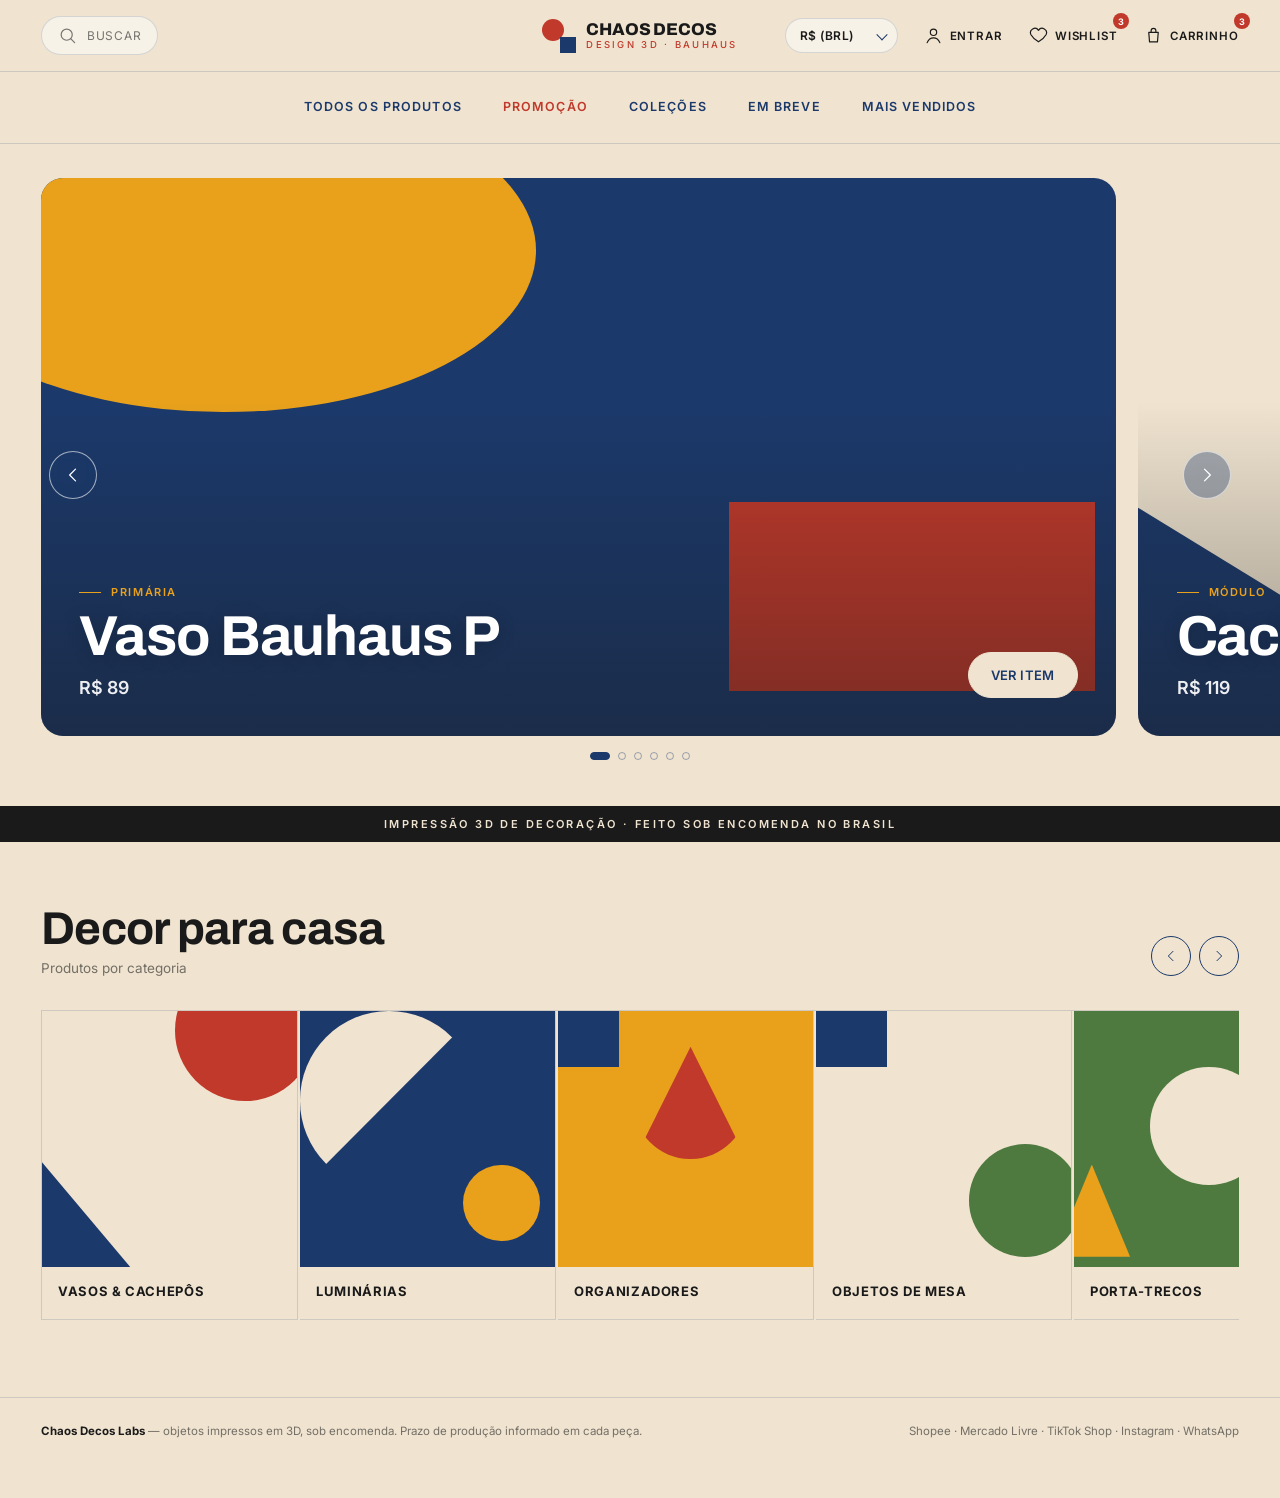
==== index.html @ 44a22829 "Add files via upload" ====
<!doctype html>
<!--
  CHAOS DECOS LABS — HOME DA LOJA (HALL)
  ───────────────────────────────────────
  Estrutura do seu wireframe: barra superior (busca, logo, moeda,
  login, wishlist, carrinho) + menu de abas, carrossel grande de
  produtos e o carrossel "Decor para casa".

  ONDE MEXER:
  - Catálogo, preços e ícones  → chaos-dados.js
  - Cores, tipografia, layout  → chaos-loja.css
  - Só o que é exclusivo da home fica neste arquivo.

  PÁGINAS DO CONJUNTO:
  index.html (esta) · produtos.html · wishlist.html · carrinho.html
-->
<html lang="pt-BR">
<head>
  <meta charset="utf-8" />
  <meta name="viewport" content="width=device-width, initial-scale=1" />
  <title>Chaos Decos Labs — Loja</title>
  <meta name="description" content="Loja Chaos Decos Labs — objetos de decoração impressos em 3D, linguagem Bauhaus: forma, função e cor com propósito." />
  <meta name="theme-color" content="#F0E4D0" />
  <link rel="preconnect" href="https://fonts.googleapis.com">
  <link rel="preconnect" href="https://fonts.gstatic.com" crossorigin>
  <link href="https://fonts.googleapis.com/css2?family=Archivo:wght@500;600;700;800&family=Inter:wght@400;500;600&display=swap" rel="stylesheet">
  <link rel="stylesheet" href="chaos-loja.css">
</head>
<body>

  <header class="site-header" id="cabecalho"></header>

  <!-- ── CARROSSEL PRINCIPAL ── -->
  <section class="hero-carousel">
    <div class="hero-track" id="heroTrack"></div>
    <button class="hero-arrow prev" id="heroPrev" aria-label="Produto anterior"><span class="icon"></span></button>
    <button class="hero-arrow next" id="heroNext" aria-label="Próximo produto"><span class="icon"></span></button>
    <div class="hero-dots" id="heroDots"></div>
  </section>

  <!-- ── FAIXA ── -->
  <div class="strip-bar"><p>Impressão 3D de decoração · feito sob encomenda no Brasil</p></div>

  <!-- ── CARROSSEL DE CATEGORIAS ── -->
  <section class="category-section">
    <div class="wrap">
      <div class="category-head">
        <div>
          <h2>Decor para casa</h2>
          <p>Produtos por categoria</p>
        </div>
        <div class="category-arrows">
          <button class="round-btn" id="catPrev" aria-label="Categoria anterior"><span class="icon"></span></button>
          <button class="round-btn" id="catNext" aria-label="Próxima categoria"><span class="icon"></span></button>
        </div>
      </div>
    </div>
    <div style="width:min(100%, calc(var(--content) + var(--edge) * 2)); margin-inline:auto;">
      <div class="category-track" id="categoryTrack" style="margin-inline:var(--edge);"></div>
    </div>
  </section>

  <footer class="site-footer" id="rodape"></footer>

  <script src="chaos-dados.js"></script>
  <script>
    montarCabecalho('home');
    montarRodape();

    document.querySelector('#heroPrev .icon').innerHTML = ICONES.esquerda;
    document.querySelector('#heroNext .icon').innerHTML = ICONES.direita;
    document.querySelector('#catPrev .icon').innerHTML = ICONES.esquerda;
    document.querySelector('#catNext .icon').innerHTML = ICONES.direita;

    /* ── HERO: os 6 primeiros produtos, duplicados para o loop ── */
    const destaques = PRODUTOS.slice(0, 6);
    const heroTrack = document.getElementById('heroTrack');
    const heroDotsEl = document.getElementById('heroDots');

    heroTrack.innerHTML = [...destaques, ...destaques].map((p) => `
      <div class="hero-slide">
        ${arteHTML(p, { sombra:true })}
        <div class="hero-slide-info">
          <div class="hero-slide-text">
            <span class="eyebrow">${p.colecao}</span>
            <h2 class="hero-slide-title">${p.nome}</h2>
            <p class="hero-slide-price">${precoBR(p.preco)}</p>
          </div>
          <a class="btn btn-light" href="produtos.html">Ver Item</a>
        </div>
      </div>
    `).join('');

    heroDotsEl.innerHTML = destaques.map((_, i) => `<button data-i="${i}" aria-label="Ir para o produto ${i + 1}"></button>`).join('');
    const heroDots = [...heroDotsEl.querySelectorAll('button')];
    heroDots[0].classList.add('is-active');

    /* ── Arraste + auto-scroll em loop (motor herdado do portfólio) ── */
    let arrastandoHero = false, inicioX = 0, scrollInicial = 0;
    let timerAuto = null, timerRoda = null;

    function passoHero(){
      if (heroTrack.scrollWidth - heroTrack.clientWidth <= 0) return;
      const pontoLoop = heroTrack.scrollWidth / 2;
      heroTrack.scrollLeft += 0.7;
      if (heroTrack.scrollLeft >= pontoLoop) heroTrack.scrollLeft = 0;
      sincronizarPontos();
    }

    function iniciarAuto(){
      pararAuto();
      heroTrack.classList.add('is-auto-scrolling');
      timerAuto = window.setInterval(passoHero, 16);
    }
    function pararAuto(){
      heroTrack.classList.remove('is-auto-scrolling');
      if (timerAuto) window.clearInterval(timerAuto);
      timerAuto = null;
    }
    function retomarAuto(){
      pararAuto();
      window.clearTimeout(timerRoda);
      timerRoda = window.setTimeout(iniciarAuto, 1000);
    }

    function larguraPasso(){
      const slide = heroTrack.querySelector('.hero-slide');
      if (!slide) return 0;
      const gap = parseFloat(getComputedStyle(heroTrack).columnGap || getComputedStyle(heroTrack).gap) || 0;
      return slide.getBoundingClientRect().width + gap;
    }

    function sincronizarPontos(){
      const passo = larguraPasso();
      if (!passo) return;
      const indice = Math.round(heroTrack.scrollLeft / passo) % destaques.length;
      heroDots.forEach((d, i) => d.classList.toggle('is-active', i === indice));
    }

    function moverHero(direcao){
      const passo = larguraPasso();
      if (!passo) return;
      pararAuto();
      heroTrack.scrollBy({ left: direcao * passo, behavior: 'smooth' });
      retomarAuto();
    }

    document.getElementById('heroPrev').addEventListener('click', () => moverHero(-1));
    document.getElementById('heroNext').addEventListener('click', () => moverHero(1));
    heroDots.forEach((d) => d.addEventListener('click', () => {
      pararAuto();
      heroTrack.scrollTo({ left: larguraPasso() * Number(d.dataset.i), behavior: 'smooth' });
      retomarAuto();
    }));

    heroTrack.addEventListener('pointerdown', (e) => {
      pararAuto();
      arrastandoHero = true;
      heroTrack.classList.add('is-dragging');
      inicioX = e.clientX;
      scrollInicial = heroTrack.scrollLeft;
      heroTrack.setPointerCapture(e.pointerId);
    });
    heroTrack.addEventListener('pointermove', (e) => {
      if (!arrastandoHero) return;
      heroTrack.scrollLeft = scrollInicial - (e.clientX - inicioX) * 1.2;
      sincronizarPontos();
    });
    function pararArrasteHero(){
      if (!arrastandoHero) return;
      arrastandoHero = false;
      heroTrack.classList.remove('is-dragging');
      retomarAuto();
    }
    heroTrack.addEventListener('pointerup', pararArrasteHero);
    heroTrack.addEventListener('pointercancel', pararArrasteHero);
    heroTrack.addEventListener('pointerleave', pararArrasteHero);
    heroTrack.addEventListener('wheel', (e) => {
      if (Math.abs(e.deltaY) <= Math.abs(e.deltaX)) return;
      pararAuto();
      e.preventDefault();
      heroTrack.scrollLeft += e.deltaY;
      sincronizarPontos();
      retomarAuto();
    }, { passive: false });

    iniciarAuto();

    /* ── CATEGORIAS ── */
    const categoryTrack = document.getElementById('categoryTrack');
    categoryTrack.innerHTML = CATEGORIAS.map((c) => `
      <a class="category-card" href="produtos.html">
        <div class="category-art">${arteHTML(c)}</div>
        <p class="category-name">${c.nome}</p>
      </a>
    `).join('');

    function moverCategoria(direcao){
      const card = categoryTrack.querySelector('.category-card');
      if (!card) return;
      const gap = parseFloat(getComputedStyle(categoryTrack).columnGap || getComputedStyle(categoryTrack).gap) || 0;
      categoryTrack.scrollBy({ left: direcao * (card.getBoundingClientRect().width + gap), behavior: 'smooth' });
    }
    document.getElementById('catPrev').addEventListener('click', () => moverCategoria(-1));
    document.getElementById('catNext').addEventListener('click', () => moverCategoria(1));

    ativarArraste(categoryTrack);
  </script>
</body>
</html>
---- chaos-loja.css ----
/* ══════════════════════════════════════════════════════════════
   CHAOS DECOS LABS — ESTILO DA LOJA (arquivo único de visual)
   ──────────────────────────────────────────────────────────────
   Este arquivo vale para TODAS as páginas: loja, produtos,
   wishlist e carrinho. Mexeu aqui, mudou em todas.

   ÍNDICE
   01. Variáveis de marca / base
   02. Barra superior (hall)
   03. Carrossel principal (home)
   04. Faixa preta
   05. Carrossel de categorias
   06. Artes geométricas (placeholder das fotos)
   07. Página PRODUTOS: título, filtros, grade, card
   08. Página WISHLIST
   09. Página CARRINHO
   10. Rodapé
   11. Responsivo
   ══════════════════════════════════════════════════════════════ */

/* ── 01. VARIÁVEIS DE MARCA / BASE ─────────────────────────── */
:root{
  --red:#C1392B;
  --navy:#1B396B;
  --mustard:#E9A11B;
  --green:#4E7A3F;
  --cream:#F0E4D0;
  --ink:#1A1A1A;
  --line: rgba(27,57,107,.16);
  --muted: rgba(26,26,26,.58);
  --edge: clamp(18px, 3.2vw, 44px);
  --content: 1360px;
  --font-display: 'Archivo', 'Poppins', Arial, sans-serif;
  --font-body: 'Inter', 'Work Sans', Arial, sans-serif;
}

*{ box-sizing:border-box; }
html{ scroll-behavior:smooth; }

body{
  margin:0;
  background:var(--cream);
  color:var(--ink);
  font-family:var(--font-body);
  overflow-x:hidden;
}

a{ color:inherit; text-decoration:none; }
button{ font:inherit; cursor:pointer; -webkit-tap-highlight-color:transparent; }
img{ max-width:100%; display:block; }

.wrap{
  width:min(100%, var(--content));
  margin-inline:auto;
  padding-inline:var(--edge);
}

.eyebrow{
  display:inline-flex;
  align-items:center;
  gap:8px;
  font-weight:600;
  text-transform:uppercase;
  letter-spacing:.14em;
  font-size:11px;
  color:var(--red);
}

.btn{
  display:inline-flex;
  align-items:center;
  justify-content:center;
  gap:8px;
  min-height:46px;
  padding:0 22px;
  border-radius:999px;
  border:1.5px solid var(--navy);
  font-weight:600;
  font-size:13px;
  letter-spacing:.03em;
  text-transform:uppercase;
  background:transparent;
  color:var(--navy);
  transition:transform .18s ease, background .18s ease, color .18s ease, border-color .18s ease;
}
.btn:hover{ transform:translateY(-2px); }
.btn-primary{ background:var(--navy); border-color:var(--navy); color:var(--cream); }
.btn-primary:hover{ background:var(--red); border-color:var(--red); }
.btn-light{ background:var(--cream); border-color:var(--cream); color:var(--navy); }
.btn-light:hover{ background:#fff; }
.btn-block{ width:100%; }

.icon{ width:19px; height:19px; flex:0 0 auto; display:inline-grid; place-items:center; }
.icon svg{ width:100%; height:100%; fill:none; stroke:currentColor; stroke-width:1.5; stroke-linecap:round; stroke-linejoin:round; }

/* ── 02. BARRA SUPERIOR (HALL) ─────────────────────────────── */
.site-header{
  position:sticky;
  top:0;
  z-index:40;
  background:rgba(240,228,208,.94);
  backdrop-filter:blur(14px);
  border-bottom:1px solid var(--line);
}

.header-row{
  width:min(100%, var(--content));
  margin-inline:auto;
  padding:16px var(--edge);
  display:grid;
  grid-template-columns:1fr auto 1fr;
  align-items:center;
  gap:16px;
}

.search-toggle{
  justify-self:start;
  display:inline-flex;
  align-items:center;
  gap:10px;
  border:1px solid var(--line);
  background:rgba(255,255,255,.5);
  border-radius:999px;
  padding:9px 16px;
  color:var(--navy);
}
.search-toggle span{
  font-size:12px;
  letter-spacing:.06em;
  text-transform:uppercase;
  color:var(--muted);
}
.search-toggle:hover{ background:#fff; }

.brand{ justify-self:center; display:flex; align-items:center; gap:10px; }
.brand-mark{ position:relative; width:34px; height:34px; flex:0 0 auto; }
.brand-mark span{ position:absolute; display:block; }
.brand-mark .m1{ width:22px; height:22px; border-radius:50%; background:var(--red); top:0; left:0; }
.brand-mark .m2{ width:16px; height:16px; background:var(--navy); right:0; bottom:0; }
.brand-name{
  font-family:var(--font-display);
  font-weight:800;
  letter-spacing:-0.01em;
  font-size:17px;
  line-height:1.02;
  text-transform:uppercase;
  white-space:nowrap;
}
.brand-name small{
  display:block;
  font-family:var(--font-body);
  font-weight:500;
  font-size:9.5px;
  letter-spacing:.24em;
  color:var(--red);
  text-transform:uppercase;
  margin-top:2px;
}

.header-actions{ justify-self:end; display:flex; align-items:center; gap:clamp(10px, 2vw, 26px); }

.currency-select{ position:relative; display:inline-flex; align-items:center; }
.currency-select select{
  appearance:none;
  -webkit-appearance:none;
  border:1px solid var(--line);
  background:rgba(255,255,255,.5);
  border-radius:999px;
  padding:9px 30px 9px 14px;
  font-family:var(--font-body);
  font-weight:600;
  font-size:12px;
  letter-spacing:.04em;
  color:var(--ink);
  cursor:pointer;
}
.currency-select::after{
  content:"";
  position:absolute;
  right:12px;
  top:50%;
  width:7px; height:7px;
  border-right:1.5px solid var(--navy);
  border-bottom:1.5px solid var(--navy);
  transform:translateY(-65%) rotate(45deg);
  pointer-events:none;
}

.top-link{
  display:inline-flex;
  align-items:center;
  gap:7px;
  border:0;
  background:transparent;
  color:var(--ink);
  font-weight:600;
  font-size:11.5px;
  letter-spacing:.08em;
  text-transform:uppercase;
  padding:6px 0;
  position:relative;
}
.top-link:hover{ color:var(--red); }
.top-link.is-current{ color:var(--red); }
.top-link .badge-count{
  position:absolute;
  top:-7px;
  right:-11px;
  min-width:16px;
  height:16px;
  padding:0 3px;
  border-radius:999px;
  background:var(--red);
  color:#fff;
  font-size:9px;
  font-weight:700;
  display:grid;
  place-items:center;
  line-height:1;
}

.search-panel{
  max-height:0;
  overflow:hidden;
  transition:max-height .3s ease;
  border-top:0 solid var(--line);
}
.search-panel.is-open{ max-height:74px; border-top-width:1px; }
.search-panel .wrap{ padding-block:14px; }
.search-panel input{
  width:100%;
  border:0;
  background:transparent;
  font-family:var(--font-display);
  font-weight:600;
  font-size:clamp(18px, 2.4vw, 26px);
  color:var(--ink);
  outline:0;
}
.search-panel input::placeholder{ color:var(--muted); }

.main-nav{ border-top:1px solid var(--line); }
.main-nav ul{
  width:min(100%, var(--content));
  margin-inline:auto;
  padding:0 var(--edge);
  list-style:none;
  display:flex;
  justify-content:center;
  flex-wrap:wrap;
  gap:clamp(20px, 3.2vw, 42px);
}
.main-nav a{
  display:inline-block;
  padding:11px 0;
  font-weight:600;
  font-size:12.5px;
  letter-spacing:.09em;
  text-transform:uppercase;
  color:var(--navy);
  border-bottom:2px solid transparent;
}
.main-nav a:hover{ color:var(--red); }
.main-nav a.is-active{ border-color:var(--navy); }
.main-nav a.is-sale{ color:var(--red); }

/* ── 03. CARROSSEL PRINCIPAL (HOME) ────────────────────────── */
.hero-carousel{ position:relative; padding-block: clamp(20px, 3vw, 34px) clamp(28px, 4vw, 46px); }

.hero-track{
  display:flex;
  gap:clamp(14px, 2vw, 22px);
  overflow-x:auto;
  overflow-y:hidden;
  scroll-snap-type:x mandatory;
  scrollbar-width:none;
  padding-inline:var(--edge);
  cursor:grab;
  user-select:none;
  -webkit-overflow-scrolling:touch;
  touch-action:pan-x;
}
.hero-track::-webkit-scrollbar{ display:none; }
.hero-track.is-dragging{ cursor:grabbing; scroll-snap-type:none; }
.hero-track.is-auto-scrolling{ scroll-snap-type:none; }

.hero-slide{
  position:relative;
  flex:0 0 clamp(320px, 84vw, 1120px);
  height:clamp(360px, 62vh, 640px);
  scroll-snap-align:start;
  border-radius:22px;
  overflow:hidden;
  isolation:isolate;
}

.hero-slide-info{
  position:absolute;
  left:clamp(18px, 3vw, 40px);
  bottom:clamp(18px, 3vw, 40px);
  right:clamp(18px, 3vw, 40px);
  z-index:3;
  display:flex;
  flex-wrap:wrap;
  align-items:flex-end;
  justify-content:space-between;
  gap:16px;
}
.hero-slide-text{ max-width:560px; }
.hero-slide-text .eyebrow{ color:var(--mustard); margin-bottom:10px; }
.hero-slide-text .eyebrow::before{ content:""; width:22px; height:1px; background:currentColor; display:inline-block; margin-right:2px; }
.hero-slide-title{
  margin:0;
  font-family:var(--font-display);
  font-weight:700;
  font-size:clamp(30px, 4.4vw, 58px);
  line-height:.98;
  letter-spacing:-0.02em;
  color:#fff;
  text-shadow:0 2px 18px rgba(0,0,0,.18);
}
.hero-slide-price{
  margin:12px 0 0;
  font-weight:600;
  font-size:clamp(15px, 1.4vw, 19px);
  color:rgba(255,255,255,.92);
}

.hero-arrow{
  position:absolute;
  top:50%;
  transform:translateY(-50%);
  z-index:5;
  width:48px; height:48px;
  border-radius:999px;
  border:1px solid rgba(255,255,255,.6);
  background:rgba(27,57,107,.35);
  backdrop-filter:blur(6px);
  color:#fff;
  display:grid;
  place-items:center;
  transition:background .2s ease;
}
.hero-arrow:hover{ background:var(--red); border-color:var(--red); }
.hero-arrow.prev{ left:calc(var(--edge) + 8px); }
.hero-arrow.next{ right:calc(var(--edge) + 8px); }
.hero-arrow .icon{ width:20px; height:20px; }

.hero-dots{ display:flex; justify-content:center; gap:8px; margin-top:16px; }
.hero-dots button{
  width:8px; height:8px;
  border-radius:999px;
  border:1px solid var(--navy);
  background:transparent;
  padding:0;
  opacity:.4;
  transition:opacity .2s ease, background .2s ease, width .2s ease;
}
.hero-dots button.is-active{ opacity:1; background:var(--navy); width:20px; }

/* ── 04. FAIXA PRETA ───────────────────────────────────────── */
.strip-bar{ background:var(--ink); color:var(--cream); text-align:center; padding:11px var(--edge); }
.strip-bar p{ margin:0; font-weight:600; font-size:11px; letter-spacing:.22em; text-transform:uppercase; }

/* ── 05. CARROSSEL DE CATEGORIAS ───────────────────────────── */
.category-section{ padding-block:clamp(34px, 5vw, 62px) clamp(46px, 6vw, 80px); }
.category-head{
  display:flex;
  justify-content:space-between;
  align-items:flex-end;
  gap:16px;
  margin-bottom:clamp(20px, 3vw, 34px);
}
.category-head h2{
  margin:0;
  font-family:var(--font-display);
  font-weight:700;
  letter-spacing:-0.015em;
  font-size:clamp(28px, 3.6vw, 46px);
}
.category-head p{ margin:6px 0 0; color:var(--muted); font-size:13.5px; }
.category-arrows{ display:flex; gap:8px; flex:0 0 auto; }

.round-btn{
  width:40px; height:40px;
  border-radius:999px;
  border:1px solid var(--navy);
  background:transparent;
  color:var(--navy);
  display:grid;
  place-items:center;
  transition:background .18s ease, color .18s ease;
}
.round-btn:hover{ background:var(--navy); color:var(--cream); }
.round-btn .icon{ width:16px; height:16px; }

.category-track{
  display:flex;
  gap:2px;
  overflow-x:auto;
  overflow-y:hidden;
  scroll-snap-type:x proximity;
  scrollbar-width:none;
  cursor:grab;
  user-select:none;
  -webkit-overflow-scrolling:touch;
  touch-action:pan-x;
  border-top:1px solid var(--line);
  border-left:1px solid var(--line);
}
.category-track::-webkit-scrollbar{ display:none; }
.category-track.is-dragging{ cursor:grabbing; }

.category-card{
  position:relative;
  flex:0 0 clamp(210px, 20vw, 280px);
  scroll-snap-align:start;
  border-right:1px solid var(--line);
  border-bottom:1px solid var(--line);
}
.category-art{ position:relative; height:clamp(190px, 20vw, 260px); overflow:hidden; }
.category-name{
  margin:0;
  padding:16px 16px 20px;
  font-weight:700;
  font-size:13px;
  letter-spacing:.05em;
  text-transform:uppercase;
}
.category-card:hover .category-name{ color:var(--red); }
.category-card:hover .category-art{ filter:brightness(.94); }

/* ── 06. ARTES GEOMÉTRICAS (placeholder das fotos) ──────────
   Enquanto não há foto real, cada produto ganha uma composição
   Bauhaus: fundo + duas formas primárias. Trocar por foto é só
   informar "src" no produto (ver chaos-dados.js).            */
.prod-art{ position:absolute; inset:0; background:var(--bg, var(--cream)); overflow:hidden; }
.prod-art::before,
.prod-art::after{ content:""; position:absolute; }
.prod-art::before{
  width:var(--r1, 60%);
  height:var(--r1, 60%);
  top:var(--y1, -18%);
  left:var(--x1, -18%);
  background:var(--c1, var(--navy));
  border-radius:var(--rad1, 50%);
  clip-path:var(--clip1, none);
}
.prod-art::after{
  width:var(--w2, 42%);
  height:var(--h2, 42%);
  top:var(--y2, 55%);
  left:var(--x2, 58%);
  background:var(--c2, var(--red));
  border-radius:var(--rad2, 0px);
  clip-path:var(--clip2, none);
}
.prod-art .shade{
  position:absolute;
  inset:0;
  background:linear-gradient(180deg, rgba(26,26,26,0) 40%, rgba(26,26,26,.42) 100%);
  z-index:2;
}

.art-a{ --bg:var(--navy); --c1:var(--mustard); --rad1:50%; --x1:-12%; --y1:-16%; --r1:58%; --c2:var(--red); --rad2:0; --x2:64%; --y2:58%; --w2:34%; --h2:34%; }
.art-b{ --bg:var(--cream); --c1:var(--red); --rad1:50%; --x1:52%; --y1:-20%; --r1:55%; --c2:var(--navy); --clip2:polygon(0 100%,100% 100%,0 0); --x2:-6%; --y2:52%; --w2:44%; --h2:52%; }
.art-c{ --bg:var(--mustard); --c1:var(--navy); --rad1:50%; --x1:-20%; --y1:46%; --r1:64%; --c2:var(--cream); --rad2:0; --x2:58%; --y2:-14%; --w2:36%; --h2:36%; }
.art-d{ --bg:var(--green); --c1:var(--cream); --rad1:50%; --x1:30%; --y1:22%; --r1:46%; --c2:var(--mustard); --clip2:polygon(50% 0,100% 100%,0 100%); --x2:-8%; --y2:60%; --w2:30%; --h2:36%; }
.art-e{ --bg:var(--cream); --c1:var(--navy); --rad1:0; --x1:-10%; --y1:18%; --r1:46%; --c2:var(--red); --rad2:50%; --x2:62%; --y2:48%; --w2:38%; --h2:38%; }
.art-f{ --bg:var(--red); --c1:var(--cream); --rad1:50%; --x1:-16%; --y1:-16%; --r1:50%; --c2:var(--navy); --rad2:0; --x2:56%; --y2:56%; --w2:38%; --h2:38%; }
.art-g{ --bg:var(--navy); --c1:var(--cream); --clip1:polygon(0 0,100% 0,0 100%); --x1:0; --y1:0; --r1:70%; --c2:var(--mustard); --rad2:50%; --x2:64%; --y2:60%; --w2:30%; --h2:30%; }
.art-h{ --bg:var(--mustard); --c1:var(--red); --clip1:polygon(50% 0,100% 100%,0 100%); --x1:30%; --y1:14%; --r1:44%; --c2:var(--navy); --rad2:0; --x2:-10%; --y2:-12%; --w2:34%; --h2:34%; }
.art-i{ --bg:var(--cream); --c1:var(--green); --rad1:50%; --x1:60%; --y1:52%; --r1:44%; --c2:var(--navy); --rad2:0; --x2:-12%; --y2:-18%; --w2:40%; --h2:40%; }
/* segundas "fotos" (o que aparece no hover do card) */
.art-a2{ --bg:var(--navy); --c1:var(--red); --rad1:0; --x1:8%; --y1:12%; --r1:52%; --c2:var(--mustard); --rad2:50%; --x2:52%; --y2:14%; --w2:34%; --h2:34%; }
.art-b2{ --bg:var(--cream); --c1:var(--navy); --rad1:50%; --x1:12%; --y1:16%; --r1:52%; --c2:var(--red); --rad2:0; --x2:60%; --y2:50%; --w2:32%; --h2:32%; }
.art-c2{ --bg:var(--mustard); --c1:var(--red); --clip1:polygon(50% 0,100% 100%,0 100%); --x1:22%; --y1:16%; --r1:52%; --c2:var(--navy); --rad2:50%; --x2:2%; --y2:56%; --w2:28%; --h2:28%; }
.art-d2{ --bg:var(--green); --c1:var(--mustard); --rad1:0; --x1:14%; --y1:14%; --r1:48%; --c2:var(--cream); --rad2:50%; --x2:56%; --y2:52%; --w2:32%; --h2:32%; }
.art-e2{ --bg:var(--cream); --c1:var(--red); --clip1:polygon(50% 0,100% 100%,0 100%); --x1:24%; --y1:14%; --r1:52%; --c2:var(--navy); --rad2:50%; --x2:6%; --y2:58%; --w2:26%; --h2:26%; }
.art-f2{ --bg:var(--red); --c1:var(--navy); --rad1:0; --x1:16%; --y1:16%; --r1:50%; --c2:var(--cream); --rad2:50%; --x2:56%; --y2:54%; --w2:32%; --h2:32%; }

/* ── 07. PÁGINA PRODUTOS ───────────────────────────────────── */
.page-head{
  position:relative;
  padding:clamp(22px, 3.4vw, 40px) var(--edge) clamp(18px, 2.6vw, 28px);
  text-align:center;
}
.breadcrumb{
  position:absolute;
  left:var(--edge);
  top:clamp(24px, 3.6vw, 44px);
  display:flex;
  align-items:center;
  gap:8px;
  font-size:12px;
  color:var(--muted);
}
.breadcrumb .icon{ width:15px; height:15px; }
.breadcrumb b{ color:var(--ink); font-weight:600; }
.page-title{
  margin:0;
  font-family:var(--font-display);
  font-weight:800;
  font-size:clamp(32px, 5.4vw, 68px);
  line-height:1;
  letter-spacing:-0.025em;
  text-transform:uppercase;
}
.page-count{
  margin:10px 0 0;
  font-weight:600;
  font-size:12px;
  letter-spacing:.16em;
  text-transform:uppercase;
  color:var(--muted);
}

/* barra de filtros: metade tópicos, metade ordenação */
.filter-bar{
  display:grid;
  grid-template-columns:1fr 1fr;
  border-top:1px solid var(--line);
  border-bottom:1px solid var(--line);
  background:rgba(255,255,255,.22);
}
.filter-half{
  position:relative;
  display:flex;
  align-items:center;
  justify-content:center;
  gap:10px;
  padding:18px 20px;
  border:0;
  background:transparent;
  color:var(--ink);
  font-weight:600;
  font-size:12.5px;
  letter-spacing:.12em;
  text-transform:uppercase;
  width:100%;
}
.filter-half + .filter-half{ border-left:1px solid var(--line); }
.filter-half:hover{ color:var(--red); }
.filter-half .chevron{
  width:8px; height:8px;
  border-right:1.6px solid currentColor;
  border-bottom:1.6px solid currentColor;
  transform:translateY(-2px) rotate(45deg);
  transition:transform .22s ease;
}
.filter-half.is-open .chevron{ transform:translateY(2px) rotate(225deg); }
.filter-half .count{ color:var(--red); }

.filter-drawer{
  grid-column:1 / -1;
  max-height:0;
  overflow:hidden;
  transition:max-height .3s ease;
  border-top:0 solid var(--line);
}
.filter-drawer.is-open{ max-height:260px; border-top:1px solid var(--line); }
.filter-drawer-inner{
  display:flex;
  flex-wrap:wrap;
  gap:10px;
  padding:20px var(--edge);
}
.chip{
  border:1px solid var(--line);
  background:rgba(255,255,255,.5);
  border-radius:999px;
  padding:9px 18px;
  font-weight:600;
  font-size:12px;
  letter-spacing:.05em;
  color:var(--navy);
  transition:background .18s ease, color .18s ease, border-color .18s ease;
}
.chip:hover{ border-color:var(--navy); }
.chip.is-on{ background:var(--navy); border-color:var(--navy); color:var(--cream); }

/* grade de produtos */
.product-grid{
  display:grid;
  grid-template-columns:repeat(4, minmax(0, 1fr));
  border-left:1px solid var(--line);
}
.product-card{
  position:relative;
  display:flex;
  flex-direction:column;
  border-right:1px solid var(--line);
  border-bottom:1px solid var(--line);
  background:transparent;
  text-align:left;
  padding:0;
  color:inherit;
}
.product-card:hover{ background:rgba(255,255,255,.34); }

.product-flag{
  position:absolute;
  top:14px;
  left:14px;
  z-index:4;
  padding:5px 10px;
  font-weight:700;
  font-size:9.5px;
  letter-spacing:.13em;
  text-transform:uppercase;
  color:var(--ink);
  background:var(--mustard);
}
.product-flag.is-novo{ background:var(--red); color:#fff; }
.product-flag.is-lancamento{ background:var(--navy); color:var(--cream); }

/* foto 1 → foto 2 no hover */
.product-media{
  position:relative;
  aspect-ratio:1 / 1;
  overflow:hidden;
}
.product-media .prod-art{ transition:opacity .35s ease; }
.product-media .art-front{ opacity:1; z-index:2; }
.product-media .art-back{ opacity:0; z-index:1; }
.product-card:hover .art-front{ opacity:0; }
.product-card:hover .art-back{ opacity:1; }

.wish-btn{
  position:absolute;
  top:12px;
  right:12px;
  z-index:5;
  width:36px; height:36px;
  border-radius:999px;
  border:1px solid var(--line);
  background:rgba(240,228,208,.86);
  backdrop-filter:blur(4px);
  color:var(--navy);
  display:grid;
  place-items:center;
  opacity:0;
  transform:translateY(-4px);
  transition:opacity .2s ease, transform .2s ease, background .2s ease, color .2s ease;
}
.product-card:hover .wish-btn,
.wish-btn:focus-visible{ opacity:1; transform:translateY(0); }
.wish-btn:hover{ background:var(--red); border-color:var(--red); color:#fff; }
.wish-btn.is-on{ opacity:1; transform:none; background:var(--red); border-color:var(--red); color:#fff; }
.wish-btn.is-on .icon svg{ fill:currentColor; }
.wish-btn .icon{ width:17px; height:17px; }

.product-info{
  padding:16px 16px 20px;
  display:flex;
  flex-direction:column;
  gap:6px;
  margin-top:auto;
}
.product-collection{
  font-weight:600;
  font-size:9.5px;
  letter-spacing:.16em;
  text-transform:uppercase;
  color:var(--muted);
}
.product-line{
  display:flex;
  align-items:flex-end;
  justify-content:space-between;
  gap:12px;
}
.product-name{
  margin:0;
  font-weight:600;
  font-size:14px;
  line-height:1.3;
  color:var(--ink);
}
.product-card:hover .product-name{ color:var(--red); }
.product-price{ text-align:right; flex:0 0 auto; }
.product-price b{ display:block; font-weight:700; font-size:14.5px; }
.product-price small{
  display:block;
  margin-top:2px;
  font-size:9.5px;
  letter-spacing:.1em;
  text-transform:uppercase;
  color:var(--muted);
}

.empty-state{
  padding:clamp(46px, 8vw, 96px) var(--edge);
  text-align:center;
}
.empty-state h2{
  margin:0 0 10px;
  font-family:var(--font-display);
  font-weight:700;
  font-size:clamp(24px, 3.4vw, 38px);
  letter-spacing:-0.02em;
}
.empty-state p{ margin:0 0 26px; color:var(--muted); font-size:14px; }

/* ── 08. PÁGINA WISHLIST ───────────────────────────────────── */
.wish-note{
  display:flex;
  align-items:flex-start;
  gap:12px;
  margin:0 0 clamp(20px, 3vw, 30px);
  padding:16px 18px;
  border-left:3px solid var(--mustard);
  background:rgba(233,161,27,.12);
  font-size:13px;
  line-height:1.6;
  color:var(--ink);
}
.wish-note .icon{ color:var(--mustard); margin-top:1px; }

.wish-actions{
  display:flex;
  gap:8px;
  padding:0 16px 18px;
}
.mini-btn{
  flex:1 1 auto;
  min-height:38px;
  border-radius:999px;
  border:1px solid var(--navy);
  background:transparent;
  color:var(--navy);
  font-weight:600;
  font-size:11px;
  letter-spacing:.07em;
  text-transform:uppercase;
  transition:background .18s ease, color .18s ease, border-color .18s ease;
}
.mini-btn:hover{ background:var(--navy); color:var(--cream); }
.mini-btn.is-ghost{ flex:0 0 auto; width:38px; border-color:var(--line); color:var(--muted); display:grid; place-items:center; }
.mini-btn.is-ghost:hover{ background:var(--red); border-color:var(--red); color:#fff; }
.mini-btn .icon{ width:15px; height:15px; }

/* ── 09. PÁGINA CARRINHO ───────────────────────────────────── */
.cart-layout{
  display:grid;
  grid-template-columns:minmax(0, 1.55fr) minmax(300px, .45fr);
  gap:clamp(24px, 4vw, 56px);
  align-items:start;
  padding-block:clamp(24px, 3.4vw, 42px) clamp(48px, 7vw, 90px);
}

.cart-list{ border-top:1px solid var(--line); }
.cart-row{
  display:grid;
  grid-template-columns:96px minmax(0, 1fr) auto;
  gap:clamp(14px, 2vw, 24px);
  align-items:center;
  padding:20px 0;
  border-bottom:1px solid var(--line);
}
.cart-thumb{
  position:relative;
  width:96px;
  height:96px;
  overflow:hidden;
  flex:0 0 auto;
  border:1px solid var(--line);
}
.cart-row-name{
  margin:0;
  font-weight:600;
  font-size:15px;
  line-height:1.3;
}
.cart-row-meta{
  margin:5px 0 0;
  font-size:11px;
  letter-spacing:.1em;
  text-transform:uppercase;
  color:var(--muted);
}
.cart-row-remove{
  margin:10px 0 0;
  border:0;
  background:transparent;
  padding:0;
  font-size:11px;
  letter-spacing:.07em;
  text-transform:uppercase;
  color:var(--muted);
  text-decoration:underline;
}
.cart-row-remove:hover{ color:var(--red); }

.cart-right{
  display:flex;
  flex-direction:column;
  align-items:flex-end;
  gap:12px;
}
.qty{
  display:inline-flex;
  align-items:center;
  border:1px solid var(--line);
  border-radius:999px;
  overflow:hidden;
  background:rgba(255,255,255,.5);
}
.qty button{
  width:32px;
  height:34px;
  border:0;
  background:transparent;
  color:var(--navy);
  font-size:16px;
  line-height:1;
}
.qty button:hover{ background:var(--navy); color:var(--cream); }
.qty span{
  min-width:30px;
  text-align:center;
  font-weight:600;
  font-size:13px;
}
.cart-row-price{ font-weight:700; font-size:15px; white-space:nowrap; }

.cart-summary{
  position:sticky;
  top:120px;
  border:1px solid var(--line);
  background:rgba(255,255,255,.34);
  padding:clamp(20px, 2.4vw, 28px);
}
.cart-summary h2{
  margin:0 0 18px;
  font-family:var(--font-display);
  font-weight:700;
  font-size:20px;
  letter-spacing:-0.01em;
  text-transform:uppercase;
}
.summary-line{
  display:flex;
  justify-content:space-between;
  gap:16px;
  padding:9px 0;
  font-size:13.5px;
  color:var(--muted);
}
.summary-line b{ color:var(--ink); font-weight:600; }
.summary-total{
  display:flex;
  justify-content:space-between;
  align-items:baseline;
  gap:16px;
  margin-top:12px;
  padding-top:16px;
  border-top:1px solid var(--line);
}
.summary-total span{ font-weight:600; font-size:12px; letter-spacing:.12em; text-transform:uppercase; }
.summary-total b{ font-family:var(--font-display); font-weight:800; font-size:26px; }
.summary-note{
  margin:14px 0 0;
  font-size:11.5px;
  line-height:1.6;
  color:var(--muted);
}
.cart-summary .btn{ margin-top:18px; }

/* ── 10. RODAPÉ ────────────────────────────────────────────── */
.site-footer{ border-top:1px solid var(--line); padding:26px var(--edge) 60px; }
.site-footer .wrap{ display:flex; flex-wrap:wrap; justify-content:space-between; gap:10px; padding:0; }
.site-footer p{ margin:0; font-size:11.5px; color:var(--muted); }
.site-footer strong{ color:var(--ink); }

/* ── 11. RESPONSIVO ────────────────────────────────────────── */
@media (max-width:1100px){
  .product-grid{ grid-template-columns:repeat(3, minmax(0, 1fr)); }
}

@media (max-width:900px){
  .header-row{ grid-template-columns:auto 1fr auto; gap:12px; padding-block:14px; }
  .search-toggle span{ display:none; }
  .search-toggle{ padding:9px; }
  .brand{ justify-self:start; }
  .header-actions{ gap:14px; }
  /* no celular fica só o ícone: escondemos o texto, nunca o ícone nem o contador */
  .top-link span:not(.icon):not(.badge-count){ display:none; }
  .main-nav ul{ justify-content:flex-start; overflow-x:auto; scrollbar-width:none; }
  .main-nav ul::-webkit-scrollbar{ display:none; }
  .main-nav a{ white-space:nowrap; }

  .breadcrumb{ position:static; justify-content:center; margin-bottom:14px; }
  .page-head{ text-align:center; }
  .cart-layout{ grid-template-columns:1fr; }
  .cart-summary{ position:static; }
}

@media (max-width:640px){
  .hero-slide{ flex-basis:88vw; height:clamp(320px, 78vw, 480px); border-radius:16px; }
  .hero-arrow{ width:40px; height:40px; }
  .category-card{ flex-basis:62vw; }
  .product-grid{ grid-template-columns:repeat(2, minmax(0, 1fr)); }
  .product-info{ padding:12px 12px 16px; }
  .product-line{ flex-direction:column; align-items:flex-start; gap:4px; }
  .product-price{ text-align:left; }
  .wish-btn{ opacity:1; transform:none; }
  .cart-row{ grid-template-columns:72px minmax(0, 1fr); }
  .cart-thumb{ width:72px; height:72px; }
  .cart-right{ grid-column:1 / -1; flex-direction:row; align-items:center; justify-content:space-between; }
}

@media (max-width:480px){
  /* Barra apertada: cada coluna pode encolher (min-width:0) e o nome da
     marca corta com reticências antes de empurrar algo pra fora da tela. */
  .header-row{ grid-template-columns:auto minmax(0, 1fr) auto; gap:8px; }
  .header-row > *{ min-width:0; }
  .header-actions{ gap:8px; padding-right:8px; }
  .currency-select select{ padding:7px 17px 7px 7px; font-size:10px; letter-spacing:0; }
  .currency-select::after{ right:7px; width:5px; height:5px; }
  .top-link{ padding:5px 0; }
  .top-link .icon{ width:17px; height:17px; }
  .top-link .badge-count{ right:-7px; top:-6px; min-width:14px; height:14px; font-size:8.5px; }
  .search-toggle{ padding:8px; }
  .brand{ min-width:0; overflow:hidden; gap:7px; }
  .brand-mark{ width:26px; height:26px; }
  .brand-mark .m1{ width:17px; height:17px; }
  .brand-mark .m2{ width:12px; height:12px; }
  .brand-name{ font-size:12.5px; overflow:hidden; text-overflow:ellipsis; }
  .brand-name small{ font-size:7.5px; letter-spacing:.14em; }
  .filter-half{ padding:14px 10px; font-size:11px; letter-spacing:.07em; }
}
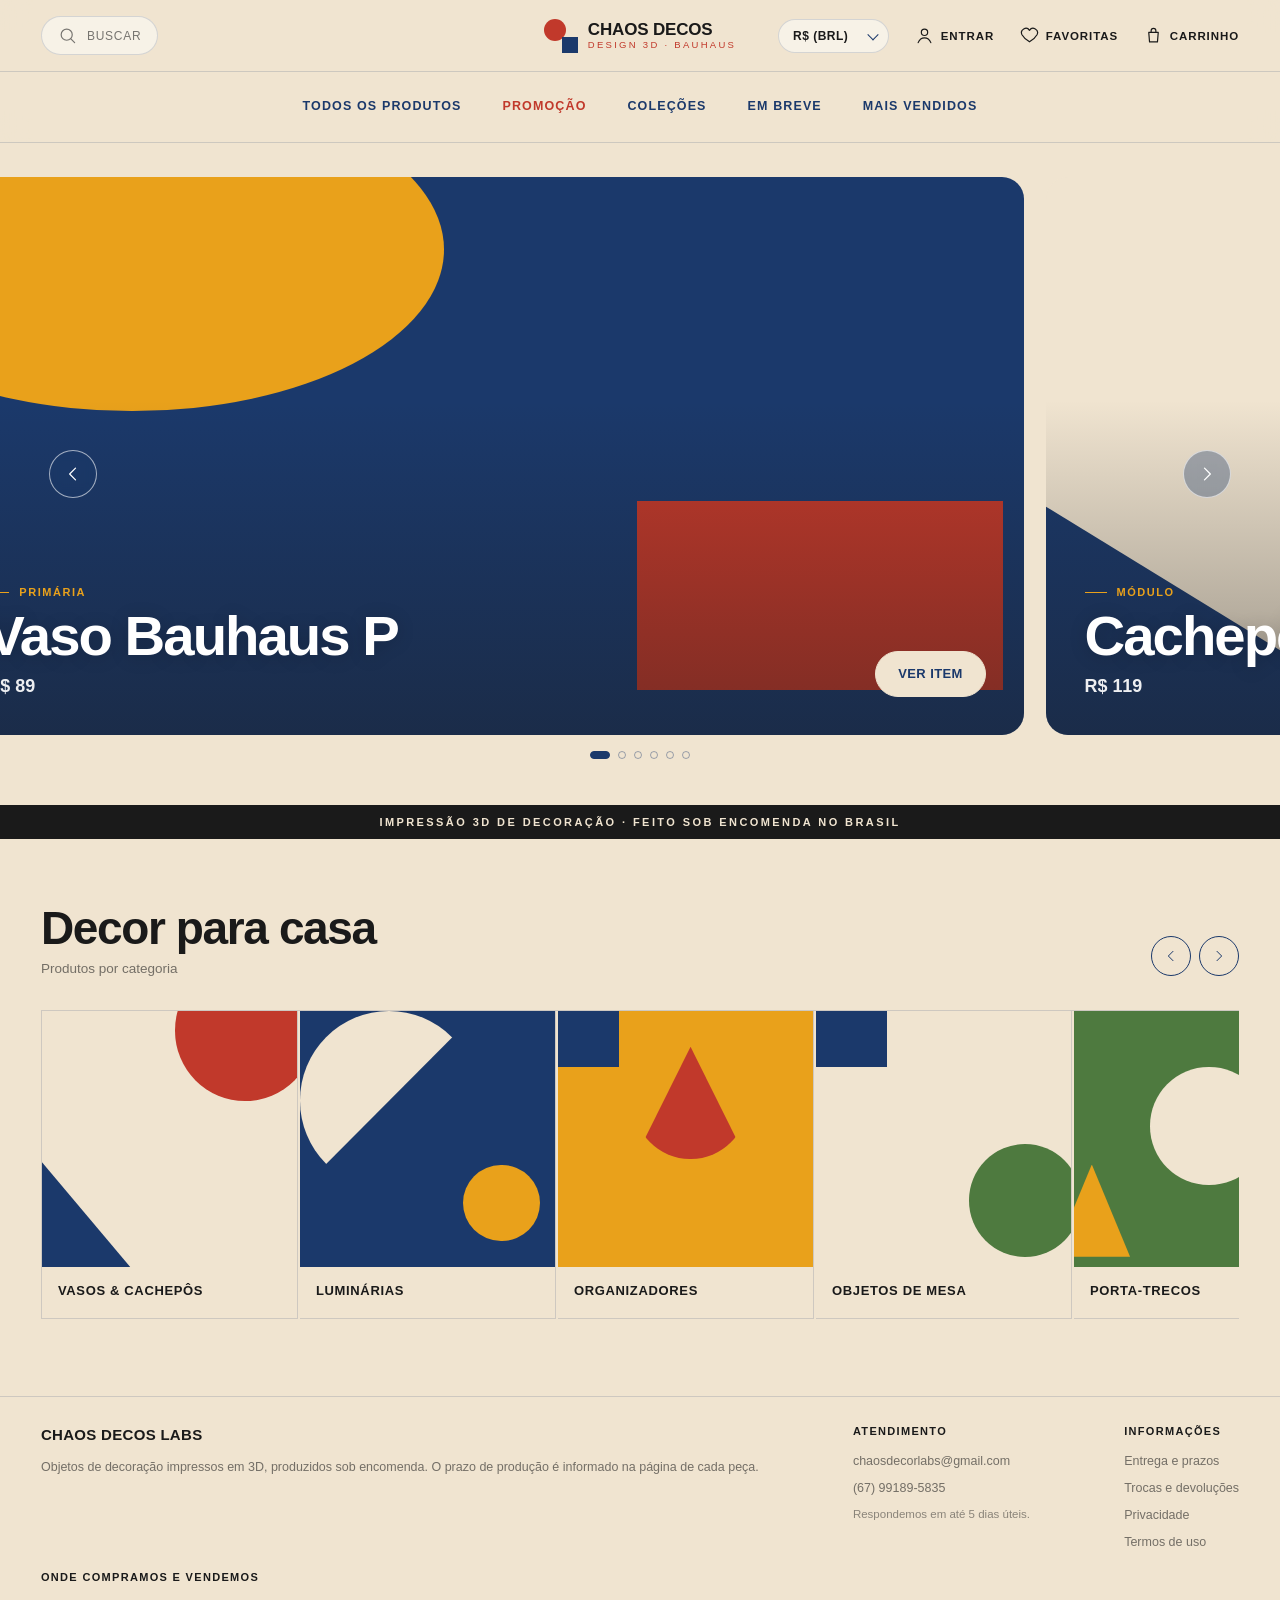
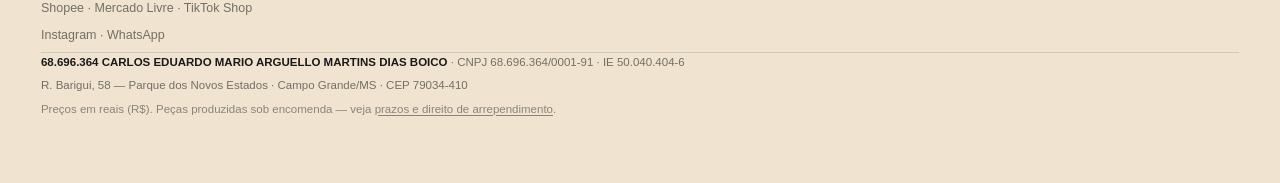
==== commit e9bc4453: "Add files via upload" ====
--- a/index.html
+++ b/index.html
@@ -12,7 +12,8 @@
   - Só o que é exclusivo da home fica neste arquivo.
 
   PÁGINAS DO CONJUNTO:
-  index.html (esta) · produtos.html · wishlist.html · carrinho.html
+  index.html (esta) · produtos.html · produto.html
+  favoritas.html · carrinho.html · politicas.html
 -->
 <html lang="pt-BR">
 <head>
@@ -21,9 +22,6 @@
   <title>Chaos Decos Labs — Loja</title>
   <meta name="description" content="Loja Chaos Decos Labs — objetos de decoração impressos em 3D, linguagem Bauhaus: forma, função e cor com propósito." />
   <meta name="theme-color" content="#F0E4D0" />
-  <link rel="preconnect" href="https://fonts.googleapis.com">
-  <link rel="preconnect" href="https://fonts.gstatic.com" crossorigin>
-  <link href="https://fonts.googleapis.com/css2?family=Archivo:wght@500;600;700;800&family=Inter:wght@400;500;600&display=swap" rel="stylesheet">
   <link rel="stylesheet" href="chaos-loja.css">
 </head>
 <body>
@@ -86,7 +84,7 @@
             <h2 class="hero-slide-title">${p.nome}</h2>
             <p class="hero-slide-price">${precoBR(p.preco)}</p>
           </div>
-          <a class="btn btn-light" href="produtos.html">Ver Item</a>
+          <a class="btn btn-light" href="${linkProduto(p.id)}">Ver Item</a>
         </div>
       </div>
     `).join('');
@@ -94,34 +92,6 @@
     heroDotsEl.innerHTML = destaques.map((_, i) => `<button data-i="${i}" aria-label="Ir para o produto ${i + 1}"></button>`).join('');
     const heroDots = [...heroDotsEl.querySelectorAll('button')];
     heroDots[0].classList.add('is-active');
-
-    /* ── Arraste + auto-scroll em loop (motor herdado do portfólio) ── */
-    let arrastandoHero = false, inicioX = 0, scrollInicial = 0;
-    let timerAuto = null, timerRoda = null;
-
-    function passoHero(){
-      if (heroTrack.scrollWidth - heroTrack.clientWidth <= 0) return;
-      const pontoLoop = heroTrack.scrollWidth / 2;
-      heroTrack.scrollLeft += 0.7;
-      if (heroTrack.scrollLeft >= pontoLoop) heroTrack.scrollLeft = 0;
-      sincronizarPontos();
-    }
-
-    function iniciarAuto(){
-      pararAuto();
-      heroTrack.classList.add('is-auto-scrolling');
-      timerAuto = window.setInterval(passoHero, 16);
-    }
-    function pararAuto(){
-      heroTrack.classList.remove('is-auto-scrolling');
-      if (timerAuto) window.clearInterval(timerAuto);
-      timerAuto = null;
-    }
-    function retomarAuto(){
-      pararAuto();
-      window.clearTimeout(timerRoda);
-      timerRoda = window.setTimeout(iniciarAuto, 1000);
-    }
 
     function larguraPasso(){
       const slide = heroTrack.querySelector('.hero-slide');
@@ -137,59 +107,30 @@
       heroDots.forEach((d, i) => d.classList.toggle('is-active', i === indice));
     }
 
+    /* Liga o giro automático + arraste. O motor está no chaos-dados.js
+       (autoCarrossel) e é o mesmo que roda no celular. */
+    const giroHero = autoCarrossel(heroTrack, { velocidade: 42, aoMover: sincronizarPontos });
+
     function moverHero(direcao){
       const passo = larguraPasso();
       if (!passo) return;
-      pararAuto();
+      giroHero.parar();
       heroTrack.scrollBy({ left: direcao * passo, behavior: 'smooth' });
-      retomarAuto();
+      giroHero.retomar();
     }
 
     document.getElementById('heroPrev').addEventListener('click', () => moverHero(-1));
     document.getElementById('heroNext').addEventListener('click', () => moverHero(1));
     heroDots.forEach((d) => d.addEventListener('click', () => {
-      pararAuto();
+      giroHero.parar();
       heroTrack.scrollTo({ left: larguraPasso() * Number(d.dataset.i), behavior: 'smooth' });
-      retomarAuto();
+      giroHero.retomar();
     }));
-
-    heroTrack.addEventListener('pointerdown', (e) => {
-      pararAuto();
-      arrastandoHero = true;
-      heroTrack.classList.add('is-dragging');
-      inicioX = e.clientX;
-      scrollInicial = heroTrack.scrollLeft;
-      heroTrack.setPointerCapture(e.pointerId);
-    });
-    heroTrack.addEventListener('pointermove', (e) => {
-      if (!arrastandoHero) return;
-      heroTrack.scrollLeft = scrollInicial - (e.clientX - inicioX) * 1.2;
-      sincronizarPontos();
-    });
-    function pararArrasteHero(){
-      if (!arrastandoHero) return;
-      arrastandoHero = false;
-      heroTrack.classList.remove('is-dragging');
-      retomarAuto();
-    }
-    heroTrack.addEventListener('pointerup', pararArrasteHero);
-    heroTrack.addEventListener('pointercancel', pararArrasteHero);
-    heroTrack.addEventListener('pointerleave', pararArrasteHero);
-    heroTrack.addEventListener('wheel', (e) => {
-      if (Math.abs(e.deltaY) <= Math.abs(e.deltaX)) return;
-      pararAuto();
-      e.preventDefault();
-      heroTrack.scrollLeft += e.deltaY;
-      sincronizarPontos();
-      retomarAuto();
-    }, { passive: false });
-
-    iniciarAuto();
 
     /* ── CATEGORIAS ── */
     const categoryTrack = document.getElementById('categoryTrack');
     categoryTrack.innerHTML = CATEGORIAS.map((c) => `
-      <a class="category-card" href="produtos.html">
+      <a class="category-card" href="produtos.html?cat=${encodeURIComponent(c.nome)}">
         <div class="category-art">${arteHTML(c)}</div>
         <p class="category-name">${c.nome}</p>
       </a>
--- a/chaos-loja.css
+++ b/chaos-loja.css
@@ -30,8 +30,17 @@
   --muted: rgba(26,26,26,.58);
   --edge: clamp(18px, 3.2vw, 44px);
   --content: 1360px;
-  --font-display: 'Archivo', 'Poppins', Arial, sans-serif;
-  --font-body: 'Inter', 'Work Sans', Arial, sans-serif;
+  /* ── TIPOGRAFIA: uma família só, dois pesos ────────────────
+     Helvetica não se baixa da web (é licenciada), então a pilha
+     abaixo pega a que a máquina tiver, na ordem:
+       Helvetica Neue / Helvetica → Mac e iPhone (a de verdade)
+       Arial                      → Windows (mesmas medidas)
+       Liberation / Nimbus Sans   → Linux (clones métricos)
+     Como todas têm a mesma métrica, o layout não muda de máquina
+     pra máquina — só o desenho da letra, e bem pouco.
+     Sem webfont: o site não depende de nada externo pra carregar. */
+  --font-display: 'Helvetica Neue', Helvetica, Arial, 'Liberation Sans', 'Nimbus Sans', sans-serif;
+  --font-body: 'Helvetica Neue', Helvetica, Arial, 'Liberation Sans', 'Nimbus Sans', sans-serif;
 }
 
 *{ box-sizing:border-box; }
@@ -43,6 +52,10 @@
   color:var(--ink);
   font-family:var(--font-body);
   overflow-x:hidden;
+  /* Helvetica no Mac renderiza mais gorda que o desenho real;
+     estas duas linhas devolvem o traço fino original. */
+  -webkit-font-smoothing:antialiased;
+  -moz-osx-font-smoothing:grayscale;
 }
 
 a{ color:inherit; text-decoration:none; }
@@ -59,7 +72,7 @@
   display:inline-flex;
   align-items:center;
   gap:8px;
-  font-weight:600;
+  font-weight:700;
   text-transform:uppercase;
   letter-spacing:.14em;
   font-size:11px;
@@ -75,7 +88,7 @@
   padding:0 22px;
   border-radius:999px;
   border:1.5px solid var(--navy);
-  font-weight:600;
+  font-weight:700;
   font-size:13px;
   letter-spacing:.03em;
   text-transform:uppercase;
@@ -139,7 +152,7 @@
 .brand-mark .m2{ width:16px; height:16px; background:var(--navy); right:0; bottom:0; }
 .brand-name{
   font-family:var(--font-display);
-  font-weight:800;
+  font-weight:700;
   letter-spacing:-0.01em;
   font-size:17px;
   line-height:1.02;
@@ -149,7 +162,7 @@
 .brand-name small{
   display:block;
   font-family:var(--font-body);
-  font-weight:500;
+  font-weight:400;
   font-size:9.5px;
   letter-spacing:.24em;
   color:var(--red);
@@ -168,7 +181,7 @@
   border-radius:999px;
   padding:9px 30px 9px 14px;
   font-family:var(--font-body);
-  font-weight:600;
+  font-weight:700;
   font-size:12px;
   letter-spacing:.04em;
   color:var(--ink);
@@ -193,7 +206,7 @@
   border:0;
   background:transparent;
   color:var(--ink);
-  font-weight:600;
+  font-weight:700;
   font-size:11.5px;
   letter-spacing:.08em;
   text-transform:uppercase;
@@ -232,7 +245,7 @@
   border:0;
   background:transparent;
   font-family:var(--font-display);
-  font-weight:600;
+  font-weight:700;
   font-size:clamp(18px, 2.4vw, 26px);
   color:var(--ink);
   outline:0;
@@ -253,7 +266,7 @@
 .main-nav a{
   display:inline-block;
   padding:11px 0;
-  font-weight:600;
+  font-weight:700;
   font-size:12.5px;
   letter-spacing:.09em;
   text-transform:uppercase;
@@ -315,13 +328,13 @@
   font-weight:700;
   font-size:clamp(30px, 4.4vw, 58px);
   line-height:.98;
-  letter-spacing:-0.02em;
+  letter-spacing:-0.035em;
   color:#fff;
   text-shadow:0 2px 18px rgba(0,0,0,.18);
 }
 .hero-slide-price{
   margin:12px 0 0;
-  font-weight:600;
+  font-weight:700;
   font-size:clamp(15px, 1.4vw, 19px);
   color:rgba(255,255,255,.92);
 }
@@ -360,7 +373,7 @@
 
 /* ── 04. FAIXA PRETA ───────────────────────────────────────── */
 .strip-bar{ background:var(--ink); color:var(--cream); text-align:center; padding:11px var(--edge); }
-.strip-bar p{ margin:0; font-weight:600; font-size:11px; letter-spacing:.22em; text-transform:uppercase; }
+.strip-bar p{ margin:0; font-weight:700; font-size:11px; letter-spacing:.22em; text-transform:uppercase; }
 
 /* ── 05. CARROSSEL DE CATEGORIAS ───────────────────────────── */
 .category-section{ padding-block:clamp(34px, 5vw, 62px) clamp(46px, 6vw, 80px); }
@@ -375,7 +388,7 @@
   margin:0;
   font-family:var(--font-display);
   font-weight:700;
-  letter-spacing:-0.015em;
+  letter-spacing:-0.03em;
   font-size:clamp(28px, 3.6vw, 46px);
 }
 .category-head p{ margin:6px 0 0; color:var(--muted); font-size:13.5px; }
@@ -496,11 +509,11 @@
   color:var(--muted);
 }
 .breadcrumb .icon{ width:15px; height:15px; }
-.breadcrumb b{ color:var(--ink); font-weight:600; }
+.breadcrumb b{ color:var(--ink); font-weight:700; }
 .page-title{
   margin:0;
   font-family:var(--font-display);
-  font-weight:800;
+  font-weight:700;
   font-size:clamp(32px, 5.4vw, 68px);
   line-height:1;
   letter-spacing:-0.025em;
@@ -508,7 +521,7 @@
 }
 .page-count{
   margin:10px 0 0;
-  font-weight:600;
+  font-weight:700;
   font-size:12px;
   letter-spacing:.16em;
   text-transform:uppercase;
@@ -533,7 +546,7 @@
   border:0;
   background:transparent;
   color:var(--ink);
-  font-weight:600;
+  font-weight:700;
   font-size:12.5px;
   letter-spacing:.12em;
   text-transform:uppercase;
@@ -570,7 +583,7 @@
   background:rgba(255,255,255,.5);
   border-radius:999px;
   padding:9px 18px;
-  font-weight:600;
+  font-weight:700;
   font-size:12px;
   letter-spacing:.05em;
   color:var(--navy);
@@ -658,7 +671,7 @@
   margin-top:auto;
 }
 .product-collection{
-  font-weight:600;
+  font-weight:700;
   font-size:9.5px;
   letter-spacing:.16em;
   text-transform:uppercase;
@@ -672,7 +685,7 @@
 }
 .product-name{
   margin:0;
-  font-weight:600;
+  font-weight:700;
   font-size:14px;
   line-height:1.3;
   color:var(--ink);
@@ -698,7 +711,7 @@
   font-family:var(--font-display);
   font-weight:700;
   font-size:clamp(24px, 3.4vw, 38px);
-  letter-spacing:-0.02em;
+  letter-spacing:-0.035em;
 }
 .empty-state p{ margin:0 0 26px; color:var(--muted); font-size:14px; }
 
@@ -729,7 +742,7 @@
   border:1px solid var(--navy);
   background:transparent;
   color:var(--navy);
-  font-weight:600;
+  font-weight:700;
   font-size:11px;
   letter-spacing:.07em;
   text-transform:uppercase;
@@ -768,7 +781,7 @@
 }
 .cart-row-name{
   margin:0;
-  font-weight:600;
+  font-weight:700;
   font-size:15px;
   line-height:1.3;
 }
@@ -819,7 +832,7 @@
 .qty span{
   min-width:30px;
   text-align:center;
-  font-weight:600;
+  font-weight:700;
   font-size:13px;
 }
 .cart-row-price{ font-weight:700; font-size:15px; white-space:nowrap; }
@@ -847,7 +860,7 @@
   font-size:13.5px;
   color:var(--muted);
 }
-.summary-line b{ color:var(--ink); font-weight:600; }
+.summary-line b{ color:var(--ink); font-weight:700; }
 .summary-total{
   display:flex;
   justify-content:space-between;
@@ -857,8 +870,8 @@
   padding-top:16px;
   border-top:1px solid var(--line);
 }
-.summary-total span{ font-weight:600; font-size:12px; letter-spacing:.12em; text-transform:uppercase; }
-.summary-total b{ font-family:var(--font-display); font-weight:800; font-size:26px; }
+.summary-total span{ font-weight:700; font-size:12px; letter-spacing:.12em; text-transform:uppercase; }
+.summary-total b{ font-family:var(--font-display); font-weight:700; font-size:26px; }
 .summary-note{
   margin:14px 0 0;
   font-size:11.5px;
@@ -930,3 +943,620 @@
   .brand-name small{ font-size:7.5px; letter-spacing:.14em; }
   .filter-half{ padding:14px 10px; font-size:11px; letter-spacing:.07em; }
 }
+
+/* ── 12. PÁGINA DO PRODUTO ─────────────────────────────────── */
+.breadcrumb-inline{
+  position:static;
+  width:min(100%, var(--content));
+  margin:0 auto;
+  padding:18px var(--edge) 0;
+  justify-content:flex-start;
+}
+.breadcrumb-inline a:hover{ color:var(--red); }
+
+.pdp{
+  width:min(100%, var(--content));
+  margin-inline:auto;
+  padding:clamp(14px, 2vw, 26px) var(--edge) clamp(40px, 5vw, 70px);
+  display:grid;
+  grid-template-columns:minmax(0, 1.05fr) minmax(320px, .95fr);
+  gap:clamp(24px, 4vw, 64px);
+  align-items:start;
+}
+
+/* ── galeria (esquerda) ── */
+.pdp-gallery{ position:sticky; top:120px; display:grid; gap:12px; }
+
+.pdp-stage{
+  position:relative;
+  aspect-ratio:1 / 1;
+  border-radius:22px;
+  overflow:hidden;
+  isolation:isolate;
+  background:rgba(255,255,255,.3);
+}
+.pdp-stage .product-flag{ top:16px; left:16px; }
+
+.pdp-photo{ position:absolute; inset:0; }
+.pdp-photo .prod-art{ transition:opacity .3s ease; }
+
+.pdp-tag{
+  position:absolute;
+  right:16px; bottom:16px;
+  z-index:3;
+  display:inline-flex;
+  align-items:center;
+  min-height:26px;
+  padding:0 12px;
+  border-radius:999px;
+  background:rgba(240,228,208,.92);
+  border:1px solid var(--line);
+  backdrop-filter:blur(6px);
+  font-size:10px;
+  font-weight:700;
+  letter-spacing:.12em;
+  text-transform:uppercase;
+  color:var(--navy);
+}
+
+.pdp-thumbs{ display:flex; gap:10px; }
+.pdp-thumb{
+  position:relative;
+  width:84px;
+  aspect-ratio:1 / 1;
+  border:1.5px solid transparent;
+  border-radius:14px;
+  overflow:hidden;
+  padding:0;
+  background:rgba(255,255,255,.3);
+  transition:border-color .18s ease, transform .18s ease;
+}
+.pdp-thumb:hover{ transform:translateY(-2px); }
+.pdp-thumb.is-on{ border-color:var(--navy); }
+
+/* ── informações (direita) ── */
+.pdp-info{ padding-top:4px; }
+
+.pdp-collection{
+  display:block;
+  font-size:11px;
+  font-weight:700;
+  letter-spacing:.16em;
+  text-transform:uppercase;
+  color:var(--red);
+  margin-bottom:10px;
+}
+
+.pdp-title{
+  margin:0;
+  font-family:var(--font-display);
+  font-weight:700;
+  font-size:clamp(28px, 3.6vw, 46px);
+  line-height:1.02;
+  letter-spacing:-0.035em;
+}
+
+.pdp-sub{
+  margin:10px 0 0;
+  font-size:12.5px;
+  letter-spacing:.02em;
+  color:var(--muted);
+}
+
+.pdp-price{
+  margin:18px 0 0;
+  font-family:var(--font-display);
+  font-weight:700;
+  font-size:clamp(22px, 2.4vw, 30px);
+  color:var(--ink);
+}
+.pdp-price small{
+  font-family:var(--font-body);
+  font-weight:400;
+  font-size:11px;
+  letter-spacing:.1em;
+  text-transform:uppercase;
+  color:var(--muted);
+  margin-left:8px;
+}
+
+.pdp-block{ margin-top:24px; }
+
+.pdp-label{
+  display:block;
+  font-size:11px;
+  font-weight:700;
+  letter-spacing:.12em;
+  text-transform:uppercase;
+  color:var(--muted);
+  margin-bottom:10px;
+}
+.pdp-label b{ color:var(--ink); font-weight:700; }
+
+/* bolinhas de cor do filamento */
+.swatches{ display:flex; flex-wrap:wrap; gap:10px; }
+.swatch{
+  width:34px; height:34px;
+  border-radius:50%;
+  border:1.5px solid var(--line);
+  background:var(--amostra);
+  padding:0;
+  position:relative;
+  transition:transform .18s ease;
+}
+.swatch:hover{ transform:translateY(-2px); }
+.swatch.is-on{
+  border-color:var(--ink);
+  box-shadow:0 0 0 3px var(--cream), 0 0 0 4.5px var(--ink);
+}
+
+/* seletor de quantidade */
+.qty{
+  display:inline-flex;
+  align-items:center;
+  border:1.5px solid var(--line);
+  border-radius:999px;
+  overflow:hidden;
+  background:rgba(255,255,255,.5);
+}
+.qty button{
+  width:42px; height:44px;
+  border:0;
+  background:transparent;
+  color:var(--navy);
+  font-size:18px;
+  font-weight:700;
+  transition:background .16s ease;
+}
+.qty button:hover{ background:rgba(27,57,107,.08); }
+.qty span{
+  min-width:44px;
+  text-align:center;
+  font-weight:700;
+  font-size:15px;
+}
+
+.pdp-actions{
+  display:flex;
+  gap:10px;
+  margin-top:22px;
+}
+.btn-buy{
+  flex:1 1 auto;
+  min-height:54px;
+  font-size:13px;
+}
+.btn-buy.is-done{ background:var(--green); border-color:var(--green); }
+
+.btn-wish{
+  width:54px; height:54px;
+  flex:0 0 auto;
+  border:1.5px solid var(--navy);
+  border-radius:999px;
+  background:transparent;
+  color:var(--navy);
+  display:grid;
+  place-items:center;
+  transition:background .18s ease, color .18s ease, transform .18s ease;
+}
+.btn-wish:hover{ transform:translateY(-2px); }
+.btn-wish .icon{ width:21px; height:21px; }
+.btn-wish.is-on{ background:var(--red); border-color:var(--red); color:#fff; }
+.btn-wish.is-on .icon svg{ fill:currentColor; }
+
+.pdp-note{
+  display:flex;
+  align-items:flex-start;
+  gap:9px;
+  margin:18px 0 0;
+  padding:13px 15px;
+  border-radius:12px;
+  background:rgba(233,161,27,.14);
+  border:1px solid rgba(233,161,27,.4);
+  font-size:12.5px;
+  line-height:1.55;
+  color:var(--ink);
+}
+.pdp-note .icon{ width:17px; height:17px; flex:0 0 auto; margin-top:1px; color:#9a6a05; }
+
+/* ── sanfonas ── */
+.accordion{ margin-top:30px; border-top:1px solid var(--line); }
+
+.acc-item{ border-bottom:1px solid var(--line); }
+
+.acc-head{
+  width:100%;
+  display:flex;
+  align-items:center;
+  justify-content:space-between;
+  gap:14px;
+  padding:17px 2px;
+  border:0;
+  background:transparent;
+  color:var(--ink);
+  font-family:var(--font-body);
+  font-weight:700;
+  font-size:12.5px;
+  letter-spacing:.1em;
+  text-transform:uppercase;
+  text-align:left;
+}
+.acc-head:hover{ color:var(--red); }
+.acc-head .chevron{
+  width:9px; height:9px;
+  border-right:1.5px solid currentColor;
+  border-bottom:1.5px solid currentColor;
+  transform:rotate(45deg) translate(-2px, -2px);
+  transition:transform .25s ease;
+  flex:0 0 auto;
+}
+.acc-item.is-open .acc-head .chevron{ transform:rotate(-135deg) translate(-2px, -2px); }
+
+.acc-body{
+  display:grid;
+  grid-template-rows:0fr;
+  transition:grid-template-rows .3s ease;
+}
+.acc-item.is-open .acc-body{ grid-template-rows:1fr; }
+.acc-inner{ overflow:hidden; }
+.acc-item.is-open .acc-inner{ padding-bottom:20px; }
+
+.acc-inner p{
+  margin:0 0 12px;
+  font-size:14px;
+  line-height:1.72;
+  color:var(--muted);
+}
+.acc-inner p:last-child{ margin-bottom:0; }
+.acc-inner b{ color:var(--ink); }
+
+.spec-list{ margin:0; display:grid; gap:0; }
+.spec-list > div{
+  display:flex;
+  justify-content:space-between;
+  gap:18px;
+  padding:9px 0;
+  border-bottom:1px solid var(--line);
+}
+.spec-list > div:last-child{ border-bottom:0; }
+.spec-list dt{ font-size:13px; color:var(--muted); }
+.spec-list dd{ margin:0; font-size:13px; font-weight:700; color:var(--ink); text-align:right; }
+.spec-note{ margin-top:12px !important; font-size:12.5px !important; }
+
+.care-list{ margin:0; padding-left:18px; }
+.care-list li{
+  font-size:14px;
+  line-height:1.7;
+  color:var(--muted);
+  margin-bottom:9px;
+}
+.care-list li:last-child{ margin-bottom:0; }
+.care-list li::marker{ color:var(--red); }
+
+.brand-note{
+  margin-top:30px;
+  padding:22px;
+  border-radius:16px;
+  background:rgba(27,57,107,.06);
+  border:1px solid var(--line);
+}
+.brand-note h2{
+  margin:0 0 10px;
+  font-family:var(--font-display);
+  font-weight:700;
+  font-size:clamp(24px, 2.6vw, 34px);
+  letter-spacing:-0.035em;
+  color:var(--navy);
+}
+.brand-note p{
+  margin:0;
+  font-size:13.5px;
+  line-height:1.7;
+  color:var(--muted);
+}
+
+/* ── relacionados ── */
+.related{
+  border-top:1px solid var(--line);
+  padding:clamp(34px, 4vw, 54px) 0 clamp(40px, 5vw, 64px);
+}
+.related:empty{ display:none; }
+.related-title{
+  margin:0 0 22px;
+  font-family:var(--font-display);
+  font-weight:700;
+  font-size:clamp(22px, 2.6vw, 32px);
+  letter-spacing:-0.03em;
+}
+/* Flex em vez de grid: com 1 ou 2 peças relacionadas não sobram
+   colunas vazias emolduradas, e cada card mantém o ritmo de 1/4. */
+.related-grid{
+  display:flex;
+  flex-wrap:wrap;
+  border-left:1px solid var(--line);
+}
+/* a linha de cima acompanha só os cards que existem, em vez de
+   atravessar a tela inteira sobre espaço vazio */
+.related-grid .product-card{
+  flex:0 0 25%;
+  max-width:25%;
+  border-top:1px solid var(--line);
+}
+
+@media (max-width:900px){
+  .pdp{ grid-template-columns:1fr; gap:22px; }
+  .pdp-gallery{ position:static; }
+  .pdp-stage{ aspect-ratio:4 / 3; }
+  .related-grid .product-card{ flex-basis:50%; max-width:50%; }
+}
+
+@media (max-width:640px){
+  .pdp{ padding-bottom:34px; }
+  .pdp-stage{ aspect-ratio:1 / 1; border-radius:16px; }
+  .pdp-thumb{ width:68px; }
+  .pdp-actions{ flex-wrap:wrap; }
+  .btn-buy{ min-width:100%; order:1; }
+  .btn-wish{ order:2; }
+  .breadcrumb-inline{ font-size:11px; }
+}
+
+/* nome e miniatura do carrinho levam à página do produto */
+.cart-thumb{ display:block; }
+.cart-row-name a{ color:inherit; }
+.cart-row-name a:hover{ color:var(--red); }
+
+/* No celular o menu vira uma fita que rola de lado, em vez de
+   quebrar em duas linhas e roubar meia tela de altura. */
+@media (max-width:900px){
+  .main-nav ul{ flex-wrap:nowrap; gap:22px; }
+}
+
+@media (max-width:640px){
+  .pdp-tag{ font-size:9px; letter-spacing:.08em; padding:0 9px; min-height:23px; right:12px; bottom:12px; }
+  .pdp-stage .product-flag{ top:12px; left:12px; }
+}
+
+/* ── 13. RODAPÉ LEGAL ──────────────────────────────────────── */
+.footer-grid{
+  display:grid;
+  grid-template-columns:1.4fr 1fr 1fr 1fr;
+  gap:clamp(20px, 3vw, 44px);
+  padding-bottom:26px;
+}
+.footer-col p{ margin:0 0 7px; font-size:12.5px; line-height:1.6; color:var(--muted); }
+.footer-col a{ color:var(--muted); }
+.footer-col a:hover{ color:var(--red); }
+.footer-brand{
+  font-family:var(--font-display);
+  font-weight:700;
+  font-size:15px !important;
+  letter-spacing:.02em;
+  color:var(--ink) !important;
+  text-transform:uppercase;
+  margin-bottom:10px !important;
+}
+.footer-title{
+  font-weight:700;
+  font-size:11px !important;
+  letter-spacing:.12em;
+  text-transform:uppercase;
+  color:var(--ink) !important;
+  margin-bottom:11px !important;
+}
+.footer-mini{ font-size:11.5px !important; opacity:.82; }
+
+/* Bloco de identificação exigido pelo Decreto 7.962/2013 */
+.footer-legal{
+  border-top:1px solid var(--line);
+  padding-top:20px;
+  display:block !important;
+}
+.footer-legal p{ margin:0 0 5px; font-size:11.5px; line-height:1.6; color:var(--muted); }
+.footer-legal b{ color:var(--ink); }
+.footer-legal a{ color:var(--muted); text-decoration:underline; text-underline-offset:2px; }
+.footer-legal a:hover{ color:var(--red); }
+
+/* ── 14. PÁGINA DE POLÍTICAS ───────────────────────────────── */
+.doc-page{
+  width:min(100%, var(--content));
+  margin-inline:auto;
+  padding:clamp(18px, 2.6vw, 30px) var(--edge) clamp(44px, 6vw, 76px);
+  display:grid;
+  grid-template-columns:minmax(190px, .32fr) minmax(0, 1fr);
+  gap:clamp(24px, 4vw, 64px);
+  align-items:start;
+}
+
+.doc-index{
+  position:sticky;
+  top:120px;
+  display:grid;
+  gap:2px;
+  border-left:2px solid var(--line);
+}
+.doc-index a{
+  padding:8px 14px;
+  font-size:12.5px;
+  line-height:1.4;
+  color:var(--muted);
+  border-left:2px solid transparent;
+  margin-left:-2px;
+}
+.doc-index a:hover{ color:var(--ink); }
+.doc-index a.is-on{
+  color:var(--navy);
+  font-weight:700;
+  border-left-color:var(--navy);
+}
+
+.doc-section{ padding-bottom:clamp(26px, 3.4vw, 40px); scroll-margin-top:140px; }
+.doc-section + .doc-section{ border-top:1px solid var(--line); padding-top:clamp(24px, 3vw, 36px); }
+
+.doc-section h2{
+  margin:0 0 16px;
+  font-family:var(--font-display);
+  font-weight:700;
+  font-size:clamp(20px, 2.4vw, 28px);
+  letter-spacing:-0.025em;
+  color:var(--ink);
+}
+.doc-section p{
+  margin:0 0 13px;
+  font-size:14.5px;
+  line-height:1.75;
+  color:var(--muted);
+  max-width:66ch;
+}
+.doc-section p:last-child{ margin-bottom:0; }
+.doc-section b{ color:var(--ink); }
+.doc-section a{ color:var(--navy); text-decoration:underline; text-underline-offset:2px; }
+.doc-section a:hover{ color:var(--red); }
+.doc-section .spec-list{ max-width:66ch; margin-bottom:14px; }
+.doc-section .care-list{ max-width:66ch; }
+.doc-update{ font-size:12.5px !important; font-style:italic; }
+
+@media (max-width:900px){
+  .footer-grid{ grid-template-columns:1fr 1fr; gap:22px; }
+  .doc-page{ grid-template-columns:1fr; gap:20px; }
+  .doc-index{
+    position:static;
+    grid-auto-flow:column;
+    grid-template-columns:none;
+    justify-content:start;
+    overflow-x:auto;
+    scrollbar-width:none;
+    border-left:0;
+    border-bottom:1px solid var(--line);
+    padding-bottom:2px;
+  }
+  .doc-index::-webkit-scrollbar{ display:none; }
+  .doc-index a{
+    white-space:nowrap;
+    border-left:0;
+    border-bottom:2px solid transparent;
+    margin-left:0;
+    padding:8px 12px;
+  }
+  .doc-index a.is-on{ border-bottom-color:var(--navy); }
+}
+
+@media (max-width:640px){
+  .footer-grid{ grid-template-columns:1fr; gap:20px; }
+}
+
+/* Links legais na página do produto e no carrinho */
+.pdp-links{
+  display:flex;
+  flex-wrap:wrap;
+  gap:6px 18px;
+  margin:14px 0 0;
+}
+.pdp-links a{
+  font-size:12px;
+  color:var(--navy);
+  text-decoration:underline;
+  text-underline-offset:3px;
+}
+.pdp-links a:hover{ color:var(--red); }
+
+.summary-terms{
+  margin:14px 0 18px;
+  font-size:11.5px;
+  line-height:1.6;
+  color:var(--muted);
+}
+.summary-terms a{ color:var(--navy); text-decoration:underline; text-underline-offset:2px; }
+.summary-terms a:hover{ color:var(--red); }
+.summary-terms b{ color:var(--ink); }
+
+/* Parcelamento */
+.pdp-parcela{
+  margin:6px 0 0;
+  font-size:13px;
+  color:var(--muted);
+}
+.pdp-parcela a{ color:var(--navy); text-decoration:underline; text-underline-offset:2px; }
+.pdp-parcela a:hover{ color:var(--red); }
+
+.tabela-scroll{ overflow-x:auto; margin:0 0 14px; -webkit-overflow-scrolling:touch; }
+table.parcelas{
+  width:100%;
+  min-width:520px;
+  border-collapse:collapse;
+  font-size:13.5px;
+}
+table.parcelas th{
+  text-align:right;
+  padding:9px 10px;
+  border-bottom:1.5px solid var(--line);
+  font-size:11px;
+  font-weight:700;
+  letter-spacing:.08em;
+  text-transform:uppercase;
+  color:var(--ink);
+  white-space:nowrap;
+}
+table.parcelas th:first-child, table.parcelas td:first-child{ text-align:left; }
+table.parcelas td{
+  text-align:right;
+  padding:9px 10px;
+  border-bottom:1px solid var(--line);
+  color:var(--muted);
+  white-space:nowrap;
+}
+table.parcelas tbody tr:hover{ background:rgba(255,255,255,.4); }
+table.parcelas td b{ color:var(--ink); }
+
+.td-nota{ font-size:11px; color:var(--muted); font-weight:400; }
+.summary-parcela{
+  margin:-6px 0 12px;
+  font-size:12.5px;
+  color:var(--muted);
+}
+
+/* A tabela de parcelas rola dentro da própria caixa, sem empurrar a página.
+   Sem o min-width:0, o item do grid cresce até caber a tabela inteira e a
+   tela ganha rolagem horizontal — o erro clássico de grid com conteúdo largo. */
+.doc-body,
+.doc-section{ min-width:0; }
+.tabela-scroll{ max-width:100%; }
+
+/* Cor escolhida, na linha do carrinho */
+.cart-cor{
+  display:inline-flex;
+  align-items:center;
+  gap:5px;
+  margin-left:8px;
+  white-space:nowrap;
+}
+.cart-cor i{
+  width:11px;
+  height:11px;
+  border-radius:50%;
+  background:var(--amostra);
+  border:1px solid var(--line);
+  display:inline-block;
+}
+
+.summary-como{
+  margin:10px 0 14px;
+  font-size:11.5px;
+  line-height:1.55;
+  color:var(--muted);
+  text-align:center;
+}
+
+/* Botão "tenho interesse" na página de Favoritas */
+.interesse{
+  padding-top:clamp(20px, 3vw, 32px);
+  padding-bottom:clamp(6px, 1vw, 12px);
+  text-align:center;
+}
+.interesse:empty{ display:none; }
+.interesse p{
+  margin:12px auto 0;
+  max-width:46ch;
+  font-size:12.5px;
+  line-height:1.6;
+  color:var(--muted);
+}
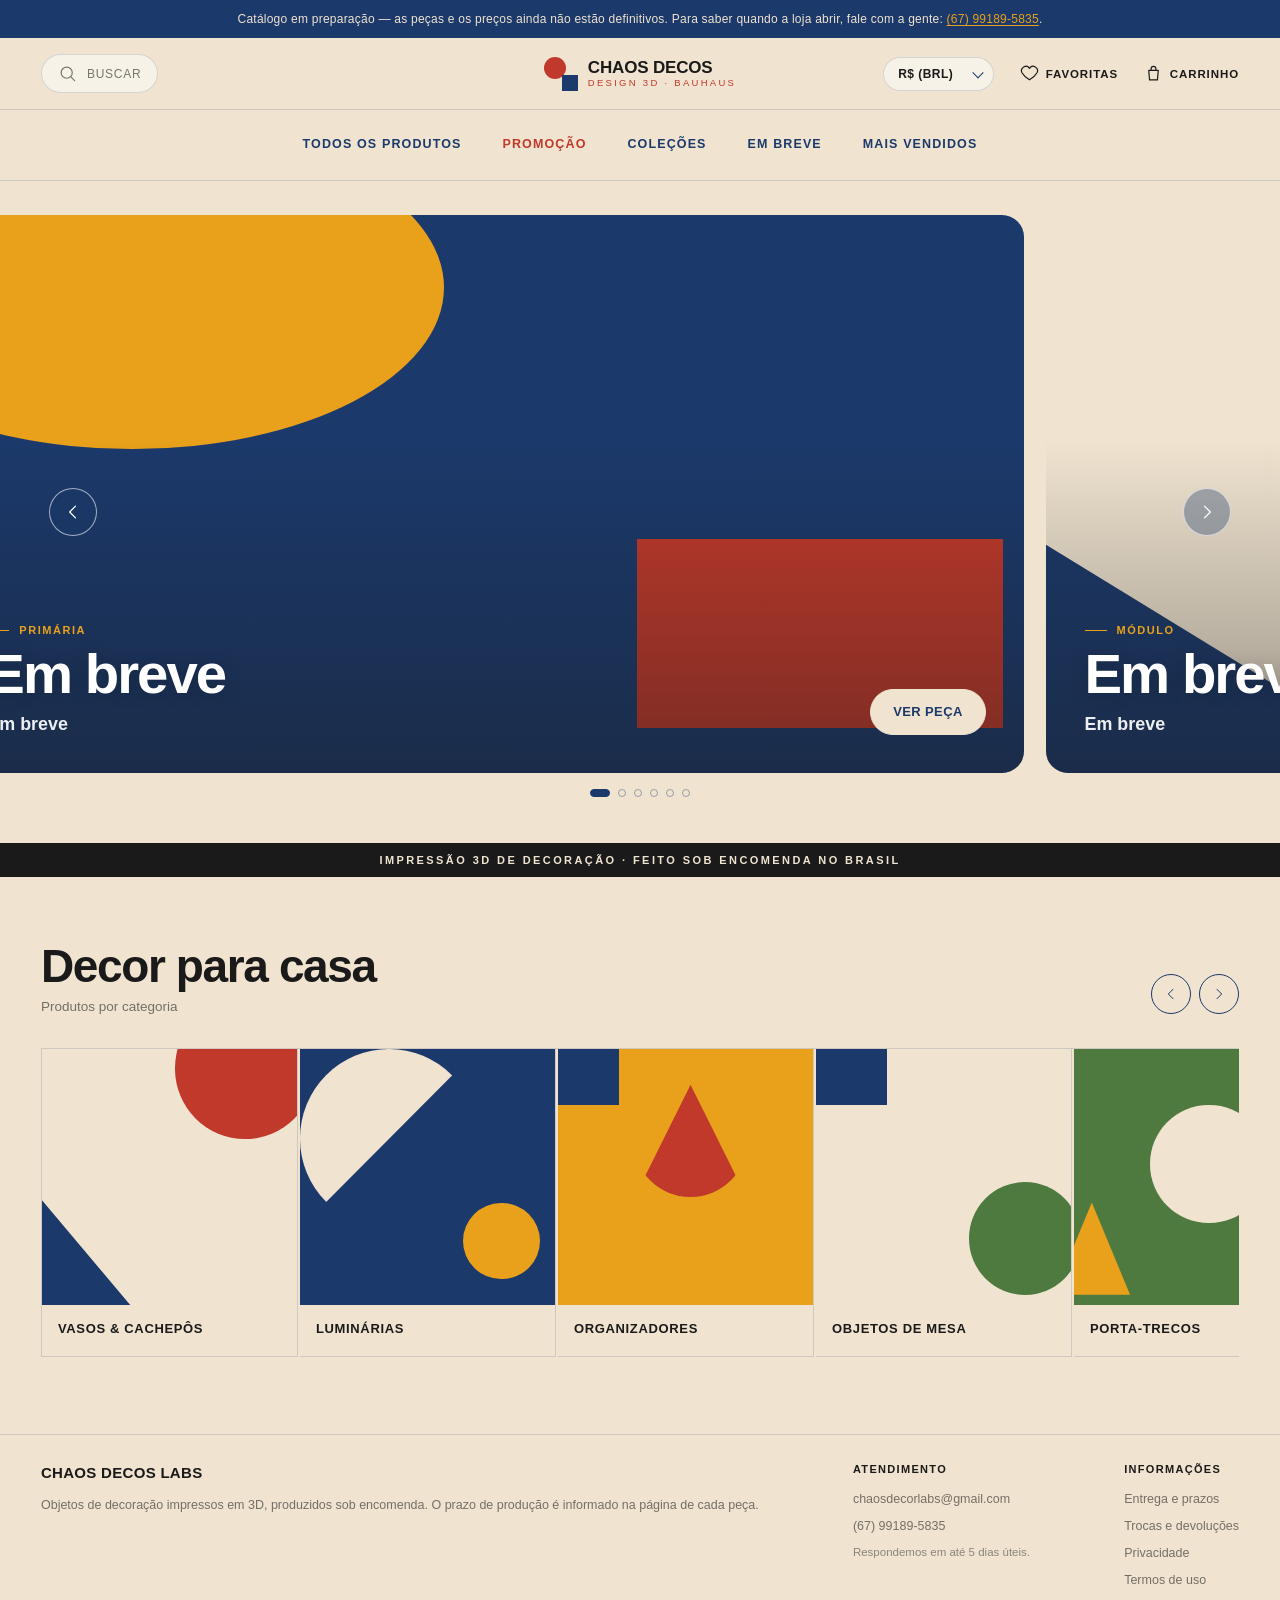
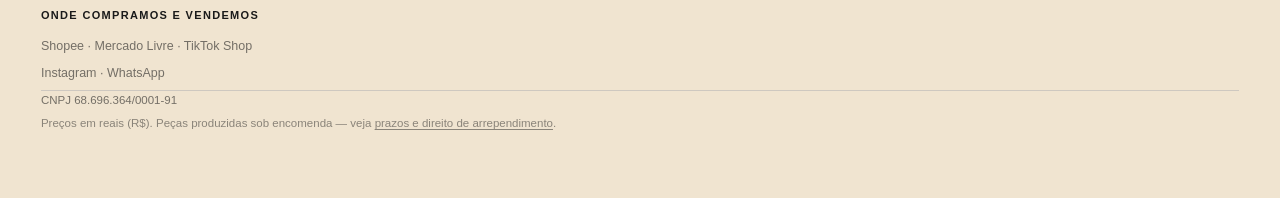
==== commit 6f4fd4be: "Add files via upload" ====
--- a/index.html
+++ b/index.html
@@ -81,10 +81,10 @@
         <div class="hero-slide-info">
           <div class="hero-slide-text">
             <span class="eyebrow">${p.colecao}</span>
-            <h2 class="hero-slide-title">${p.nome}</h2>
-            <p class="hero-slide-price">${precoBR(p.preco)}</p>
+            <h2 class="hero-slide-title">${nomeExibido(p)}</h2>
+            <p class="hero-slide-price">${precoExibido(p)}</p>
           </div>
-          <a class="btn btn-light" href="${linkProduto(p.id)}">Ver Item</a>
+          <a class="btn btn-light" href="${linkProduto(p.id)}">${emBreve() ? 'Ver Peça' : 'Ver Item'}</a>
         </div>
       </div>
     `).join('');
--- a/chaos-loja.css
+++ b/chaos-loja.css
@@ -1560,3 +1560,39 @@
   line-height:1.6;
   color:var(--muted);
 }
+
+/* ── 15. MODO "EM BREVE" ───────────────────────────────────── */
+.aviso-breve{
+  background:var(--navy);
+  color:var(--cream);
+  padding:10px var(--edge);
+  text-align:center;
+}
+.aviso-breve p{
+  margin:0 auto;
+  max-width:var(--content);
+  font-size:12px;
+  line-height:1.5;
+  letter-spacing:.02em;
+}
+.aviso-breve a{
+  color:var(--mustard);
+  text-decoration:underline;
+  text-underline-offset:2px;
+}
+.aviso-breve a:hover{ color:#fff; }
+
+.product-flag.is-breve{
+  background:var(--navy);
+  color:var(--cream);
+}
+
+/* Sem preço na tela, o "Em breve" ocupa o lugar dele com o mesmo peso */
+.product-price b{ white-space:nowrap; }
+
+.pdp-note-breve{
+  background:rgba(27,57,107,.08);
+  border-color:var(--line);
+}
+.pdp-note-breve .icon{ color:var(--navy); }
+.pdp-note-breve a{ color:var(--navy); text-decoration:underline; text-underline-offset:2px; }
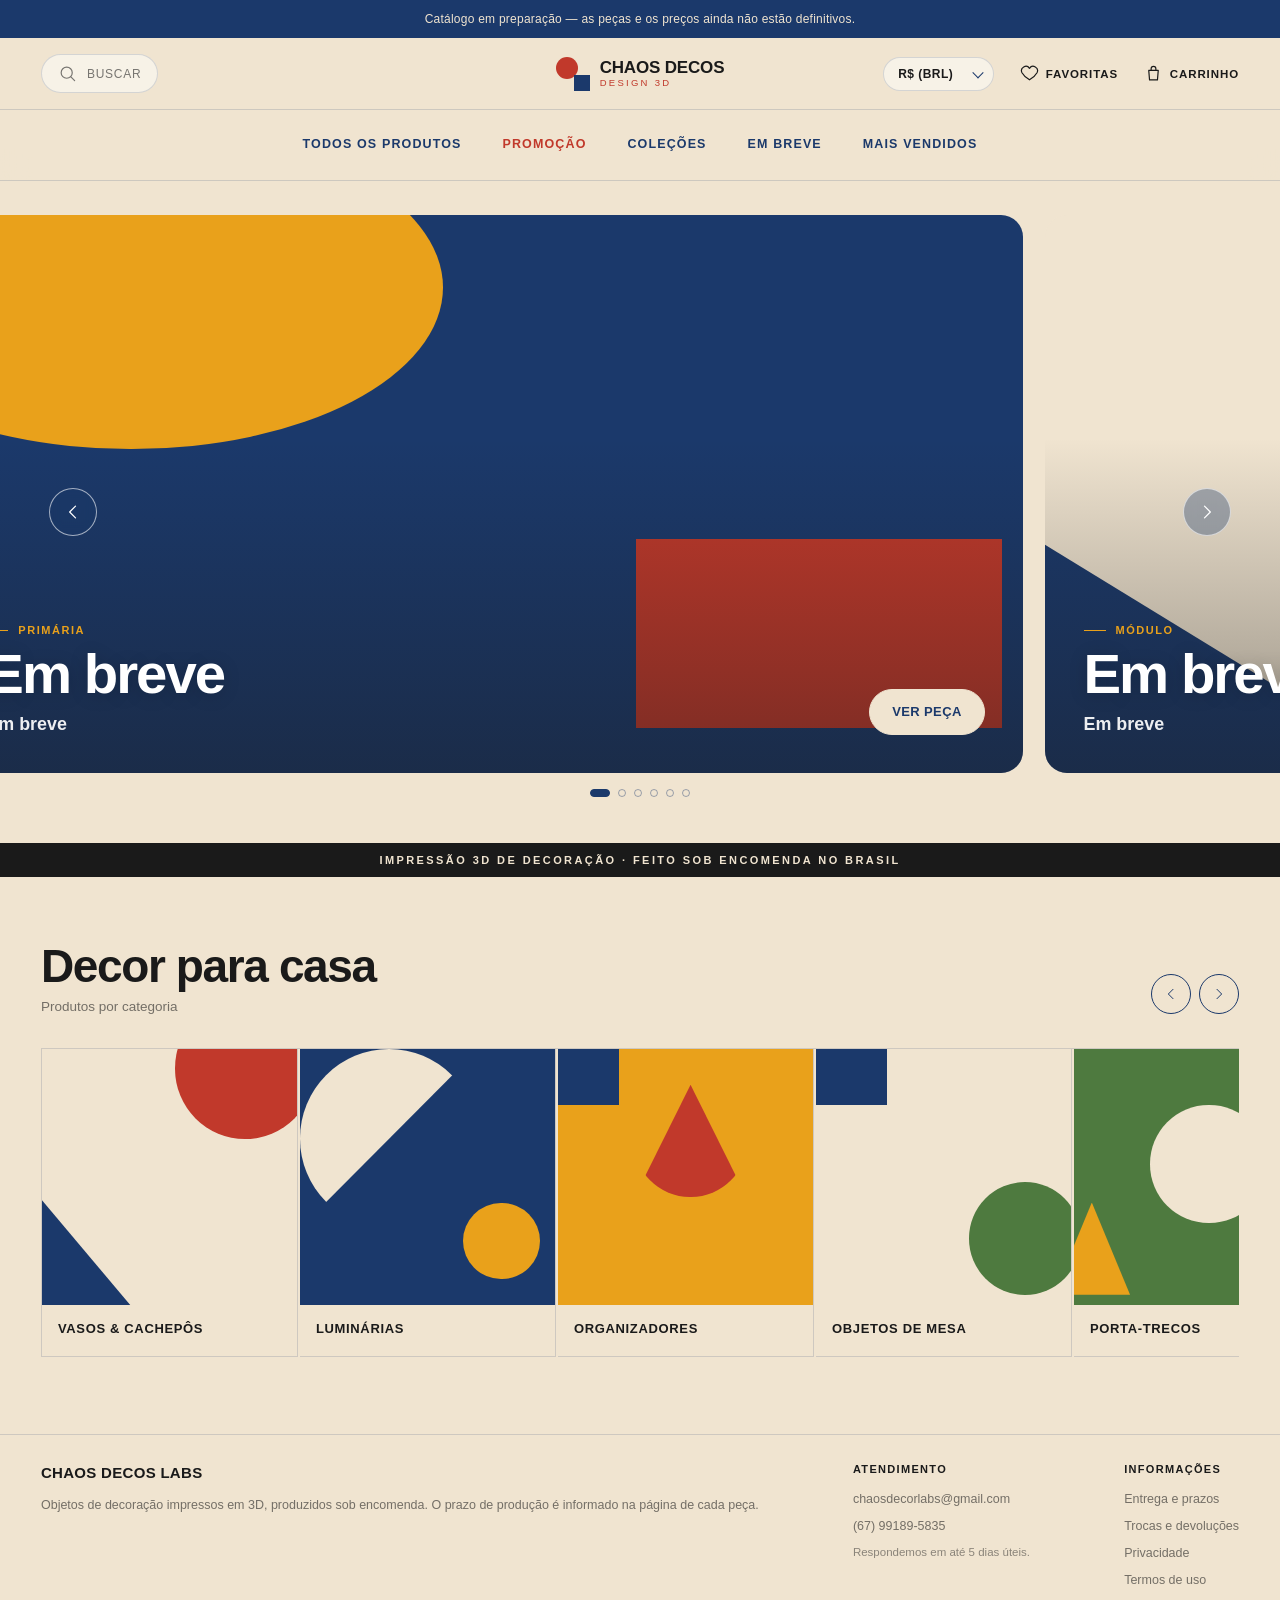
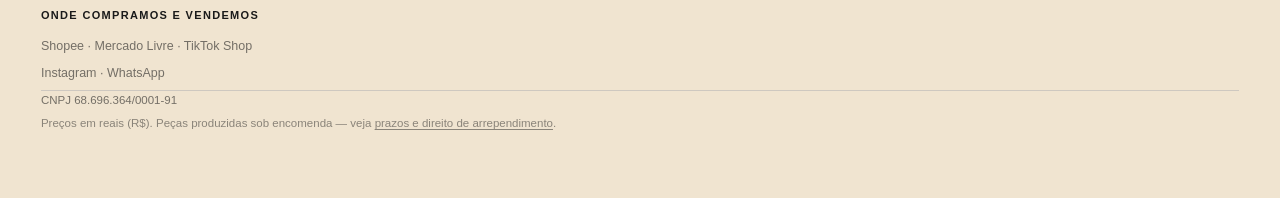
==== commit dbbbc527: "Add files via upload" ====
--- a/index.html
+++ b/index.html
@@ -20,7 +20,7 @@
   <meta charset="utf-8" />
   <meta name="viewport" content="width=device-width, initial-scale=1" />
   <title>Chaos Decos Labs — Loja</title>
-  <meta name="description" content="Loja Chaos Decos Labs — objetos de decoração impressos em 3D, linguagem Bauhaus: forma, função e cor com propósito." />
+  <meta name="description" content="Loja Chaos Decos Labs — objetos de decoração impressos em 3D: forma, função e cor com propósito." />
   <meta name="theme-color" content="#F0E4D0" />
   <link rel="stylesheet" href="chaos-loja.css">
 </head>
--- a/chaos-loja.css
+++ b/chaos-loja.css
@@ -445,7 +445,7 @@
 
 /* ── 06. ARTES GEOMÉTRICAS (placeholder das fotos) ──────────
    Enquanto não há foto real, cada produto ganha uma composição
-   Bauhaus: fundo + duas formas primárias. Trocar por foto é só
+   Geometria: fundo + duas formas primárias. Trocar por foto é só
    informar "src" no produto (ver chaos-dados.js).            */
 .prod-art{ position:absolute; inset:0; background:var(--bg, var(--cream)); overflow:hidden; }
 .prod-art::before,
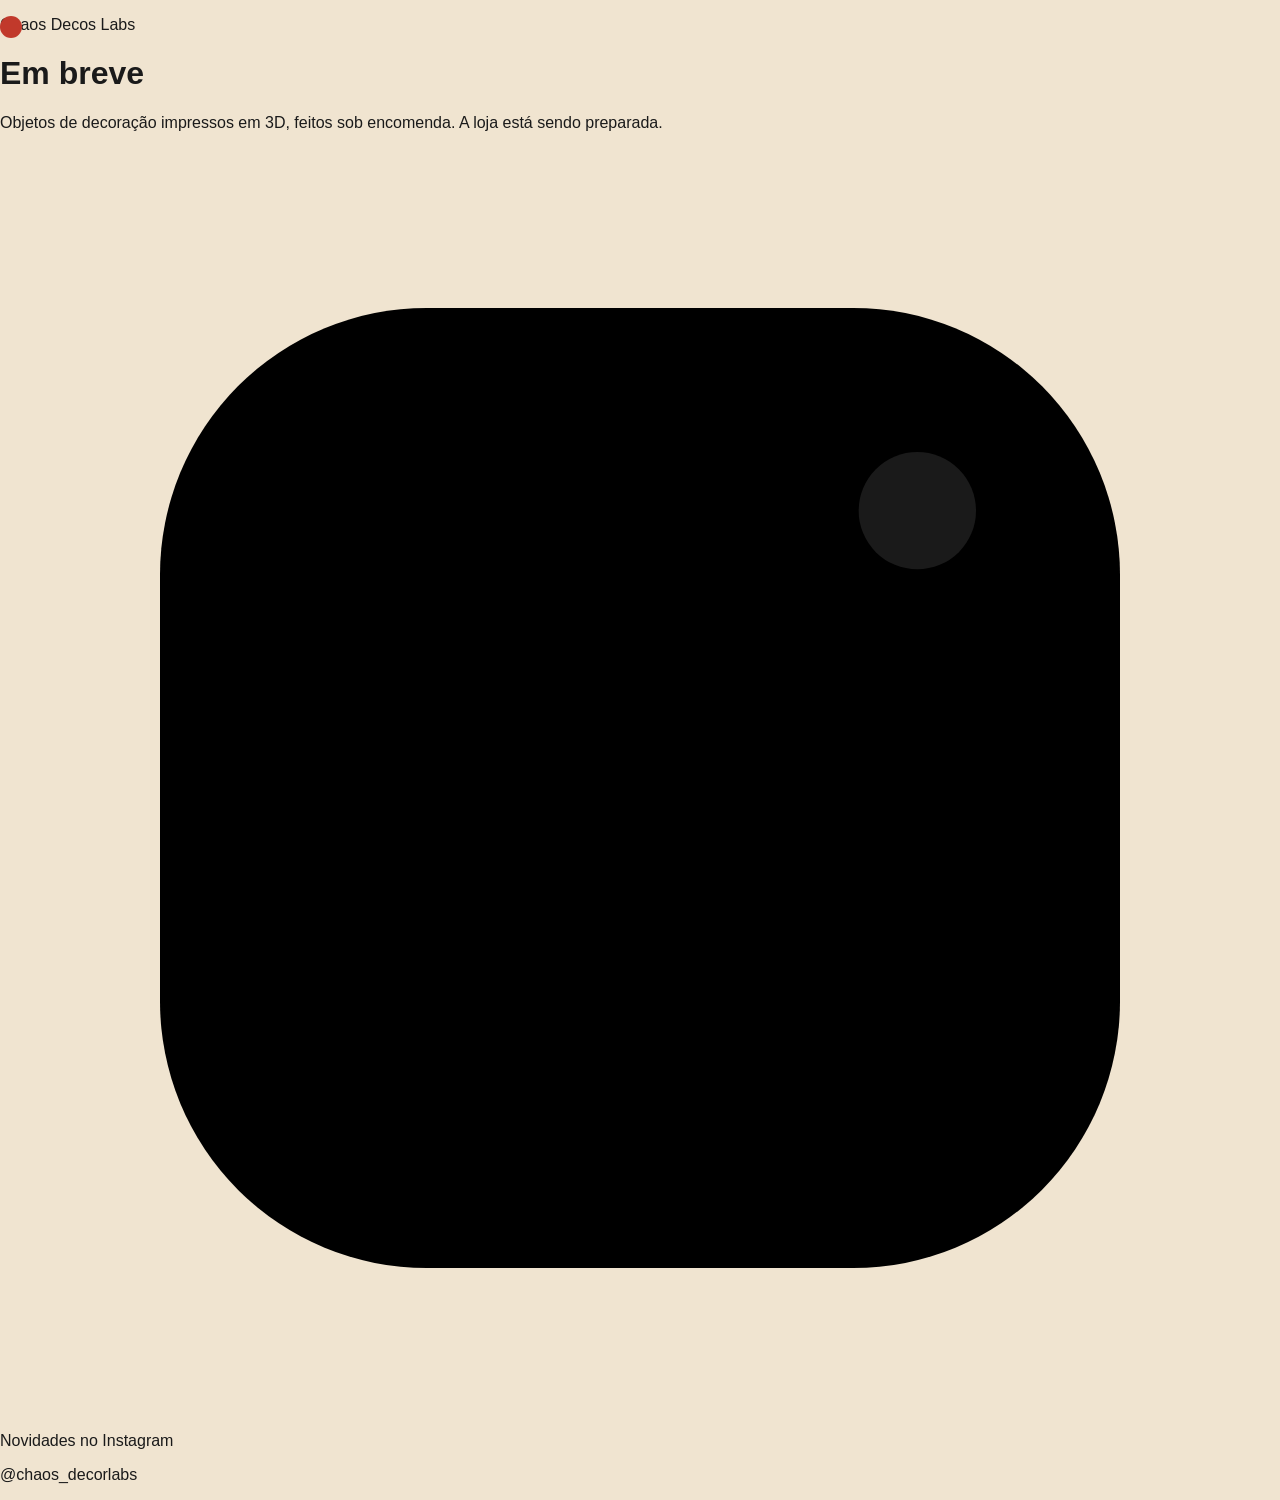
==== commit ddf6d1d5: "Add files via upload" ====
--- a/index.html
+++ b/index.html
@@ -1,151 +1,257 @@
 <!doctype html>
 <!--
-  CHAOS DECOS LABS — HOME DA LOJA (HALL)
-  ───────────────────────────────────────
-  Estrutura do seu wireframe: barra superior (busca, logo, moeda,
-  login, wishlist, carrinho) + menu de abas, carrossel grande de
-  produtos e o carrossel "Decor para casa".
-
-  ONDE MEXER:
-  - Catálogo, preços e ícones  → chaos-dados.js
-  - Cores, tipografia, layout  → chaos-loja.css
-  - Só o que é exclusivo da home fica neste arquivo.
-
-  PÁGINAS DO CONJUNTO:
-  index.html (esta) · produtos.html · produto.html
-  favoritas.html · carrinho.html · politicas.html
+  CHAOS DECOS LABS — TELA "EM BREVE"
+  ───────────────────────────────────
+  Página única e autossuficiente: todo o CSS está aqui dentro, não há
+  JavaScript e não há link para nenhuma outra página.
+
+  É de propósito. Enquanto a loja não abre, ESTE é o único arquivo que
+  fica no servidor. Assim não existe loja escondida atrás de uma cortina
+  para alguém tentar burlar — simplesmente não há o que burlar.
+
+  O site completo fica guardado com você, fora do ar, até a hora de abrir.
+
+  O QUE MEXER AQUI:
+  · o @ e o link do Instagram
+  · o texto do aviso
+  · as cores, no bloco :root logo abaixo
 -->
 <html lang="pt-BR">
 <head>
   <meta charset="utf-8" />
   <meta name="viewport" content="width=device-width, initial-scale=1" />
-  <title>Chaos Decos Labs — Loja</title>
-  <meta name="description" content="Loja Chaos Decos Labs — objetos de decoração impressos em 3D: forma, função e cor com propósito." />
+  <title>Em breve — Chaos Decos Labs</title>
+  <meta name="description" content="Chaos Decos Labs — objetos de decoração impressos em 3D. A loja está chegando; acompanhe as novidades no Instagram." />
   <meta name="theme-color" content="#F0E4D0" />
-  <link rel="stylesheet" href="chaos-loja.css">
+  <meta property="og:title" content="Chaos Decos Labs — Em breve" />
+  <meta property="og:description" content="Objetos de decoração impressos em 3D, feitos sob encomenda. Acompanhe no Instagram." />
+  <meta property="og:type" content="website" />
+  <style>
+:root{
+  --red:#C1392B;
+  --navy:#1B396B;
+  --mustard:#E9A11B;
+  --green:#4E7A3F;
+  --cream:#F0E4D0;
+  --ink:#1A1A1A;
+  --line: rgba(27,57,107,.16);
+  --muted: rgba(26,26,26,.58);
+  --edge: clamp(18px, 3.2vw, 44px);
+  --content: 1360px;
+  /* ── TIPOGRAFIA: uma família só, dois pesos ────────────────
+     Helvetica não se baixa da web (é licenciada), então a pilha
+     abaixo pega a que a máquina tiver, na ordem:
+       Helvetica Neue / Helvetica → Mac e iPhone (a de verdade)
+       Arial                      → Windows (mesmas medidas)
+       Liberation / Nimbus Sans   → Linux (clones métricos)
+     Como todas têm a mesma métrica, o layout não muda de máquina
+     pra máquina — só o desenho da letra, e bem pouco.
+     Sem webfont: o site não depende de nada externo pra carregar. */
+  --font-display: 'Helvetica Neue', Helvetica, Arial, 'Liberation Sans', 'Nimbus Sans', sans-serif;
+  --font-body: 'Helvetica Neue', Helvetica, Arial, 'Liberation Sans', 'Nimbus Sans', sans-serif;
+}
+
+*{ box-sizing:border-box; }
+
+body{
+  margin:0;
+  background:var(--cream);
+  color:var(--ink);
+  font-family:var(--font-body);
+  overflow-x:hidden;
+  -webkit-font-smoothing:antialiased;
+  -moz-osx-font-smoothing:grayscale;
+}
+
+a{ color:inherit; text-decoration:none; }
+
+.brand-mark{ position:relative; width:34px; height:34px; flex:0 0 auto; }
+.brand-mark span{ position:absolute; display:block; }
+.brand-mark .m1{ width:22px; height:22px; border-radius:50%; background:var(--red); top:0; left:0; }
+.brand-mark .m2{ width:16px; height:16px; background:var(--navy); right:0; bottom:0; }
+.brand-name{
+/* ── 16. TELA DE ESPERA (em-breve.html) ────────────────────── */
+body.tela-espera{
+  min-height:100dvh;
+  display:flex;
+  flex-direction:column;
+  align-items:center;
+  justify-content:center;
+  gap:clamp(24px, 4vh, 48px);
+  padding:clamp(28px, 5vw, 60px);
+  position:relative;
+  overflow:hidden;
+  text-align:center;
+}
+
+/* Formas geométricas ao fundo, bem atrás do texto */
+.espera-arte{
+  position:absolute;
+  inset:0;
+  overflow:hidden;
+  pointer-events:none;
+  z-index:0;
+}
+.espera-arte .forma{ position:absolute; display:block; }
+
+.circulo-grande{
+  width:clamp(280px, 42vw, 620px);
+  aspect-ratio:1;
+  border-radius:50%;
+  background:var(--navy);
+  top:-14%;
+  left:-12%;
+}
+.quadrado{
+  width:clamp(120px, 16vw, 240px);
+  aspect-ratio:1;
+  background:var(--red);
+  right:-4%;
+  top:12%;
+}
+.meia-lua{
+  width:clamp(180px, 26vw, 380px);
+  aspect-ratio:1;
+  background:var(--mustard);
+  border-radius:50% 50% 50% 0;
+  right:-8%;
+  bottom:-10%;
+}
+.triangulo{
+  width:clamp(90px, 12vw, 180px);
+  aspect-ratio:1;
+  background:var(--green);
+  clip-path:polygon(50% 0, 100% 100%, 0 100%);
+  left:8%;
+  bottom:6%;
+}
+.circulo-pequeno{
+  width:clamp(70px, 9vw, 130px);
+  aspect-ratio:1;
+  border-radius:50%;
+  background:var(--mustard);
+  left:34%;
+  top:8%;
+}
+
+.espera-conteudo{
+  position:relative;
+  z-index:1;
+  max-width:560px;
+  background:rgba(240,228,208,.9);
+  backdrop-filter:blur(10px);
+  padding:clamp(28px, 5vw, 52px) clamp(22px, 5vw, 56px);
+  border-radius:24px;
+}
+
+.espera-marca{
+  display:inline-flex;
+  align-items:center;
+  gap:10px;
+  margin:0 0 clamp(18px, 3vh, 30px);
+  font-weight:700;
+  font-size:12.5px;
+  letter-spacing:.16em;
+  text-transform:uppercase;
+  color:var(--ink);
+}
+
+.espera-titulo{
+  margin:0;
+  font-family:var(--font-display);
+  font-weight:700;
+  font-size:clamp(44px, 11vw, 88px);
+  line-height:.95;
+  letter-spacing:-0.04em;
+  color:var(--navy);
+}
+
+.espera-texto{
+  margin:clamp(14px, 2.5vh, 22px) auto 0;
+  max-width:38ch;
+  font-size:clamp(14px, 1.6vw, 16px);
+  line-height:1.7;
+  color:var(--muted);
+}
+
+.espera-botao{
+  display:inline-flex;
+  align-items:center;
+  justify-content:center;
+  gap:10px;
+  margin-top:clamp(22px, 4vh, 34px);
+  min-height:54px;
+  padding:0 26px;
+  border-radius:999px;
+  background:var(--red);
+  color:var(--cream);
+  font-weight:700;
+  font-size:13px;
+  letter-spacing:.08em;
+  text-transform:uppercase;
+  transition:transform .18s ease, background .18s ease;
+}
+.espera-botao:hover{ transform:translateY(-2px); background:var(--navy); }
+
+.espera-icone{ width:20px; height:20px; display:inline-grid; place-items:center; }
+.espera-icone svg{
+  width:100%; height:100%;
+  fill:none; stroke:currentColor; stroke-width:1.6;
+  stroke-linecap:round; stroke-linejoin:round;
+}
+
+.espera-arroba{
+  margin:12px 0 0;
+  font-size:12.5px;
+  letter-spacing:.06em;
+  color:var(--muted);
+}
+
+@media (max-width:520px){
+  .espera-conteudo{ border-radius:18px; }
+  .circulo-pequeno{ display:none; }
+}
+
+  </style>
 </head>
-<body>
-
-  <header class="site-header" id="cabecalho"></header>
-
-  <!-- ── CARROSSEL PRINCIPAL ── -->
-  <section class="hero-carousel">
-    <div class="hero-track" id="heroTrack"></div>
-    <button class="hero-arrow prev" id="heroPrev" aria-label="Produto anterior"><span class="icon"></span></button>
-    <button class="hero-arrow next" id="heroNext" aria-label="Próximo produto"><span class="icon"></span></button>
-    <div class="hero-dots" id="heroDots"></div>
-  </section>
-
-  <!-- ── FAIXA ── -->
-  <div class="strip-bar"><p>Impressão 3D de decoração · feito sob encomenda no Brasil</p></div>
-
-  <!-- ── CARROSSEL DE CATEGORIAS ── -->
-  <section class="category-section">
-    <div class="wrap">
-      <div class="category-head">
-        <div>
-          <h2>Decor para casa</h2>
-          <p>Produtos por categoria</p>
-        </div>
-        <div class="category-arrows">
-          <button class="round-btn" id="catPrev" aria-label="Categoria anterior"><span class="icon"></span></button>
-          <button class="round-btn" id="catNext" aria-label="Próxima categoria"><span class="icon"></span></button>
-        </div>
-      </div>
-    </div>
-    <div style="width:min(100%, calc(var(--content) + var(--edge) * 2)); margin-inline:auto;">
-      <div class="category-track" id="categoryTrack" style="margin-inline:var(--edge);"></div>
-    </div>
-  </section>
-
-  <footer class="site-footer" id="rodape"></footer>
-
-  <script src="chaos-dados.js"></script>
-  <script>
-    montarCabecalho('home');
-    montarRodape();
-
-    document.querySelector('#heroPrev .icon').innerHTML = ICONES.esquerda;
-    document.querySelector('#heroNext .icon').innerHTML = ICONES.direita;
-    document.querySelector('#catPrev .icon').innerHTML = ICONES.esquerda;
-    document.querySelector('#catNext .icon').innerHTML = ICONES.direita;
-
-    /* ── HERO: os 6 primeiros produtos, duplicados para o loop ── */
-    const destaques = PRODUTOS.slice(0, 6);
-    const heroTrack = document.getElementById('heroTrack');
-    const heroDotsEl = document.getElementById('heroDots');
-
-    heroTrack.innerHTML = [...destaques, ...destaques].map((p) => `
-      <div class="hero-slide">
-        ${arteHTML(p, { sombra:true })}
-        <div class="hero-slide-info">
-          <div class="hero-slide-text">
-            <span class="eyebrow">${p.colecao}</span>
-            <h2 class="hero-slide-title">${nomeExibido(p)}</h2>
-            <p class="hero-slide-price">${precoExibido(p)}</p>
-          </div>
-          <a class="btn btn-light" href="${linkProduto(p.id)}">${emBreve() ? 'Ver Peça' : 'Ver Item'}</a>
-        </div>
-      </div>
-    `).join('');
-
-    heroDotsEl.innerHTML = destaques.map((_, i) => `<button data-i="${i}" aria-label="Ir para o produto ${i + 1}"></button>`).join('');
-    const heroDots = [...heroDotsEl.querySelectorAll('button')];
-    heroDots[0].classList.add('is-active');
-
-    function larguraPasso(){
-      const slide = heroTrack.querySelector('.hero-slide');
-      if (!slide) return 0;
-      const gap = parseFloat(getComputedStyle(heroTrack).columnGap || getComputedStyle(heroTrack).gap) || 0;
-      return slide.getBoundingClientRect().width + gap;
-    }
-
-    function sincronizarPontos(){
-      const passo = larguraPasso();
-      if (!passo) return;
-      const indice = Math.round(heroTrack.scrollLeft / passo) % destaques.length;
-      heroDots.forEach((d, i) => d.classList.toggle('is-active', i === indice));
-    }
-
-    /* Liga o giro automático + arraste. O motor está no chaos-dados.js
-       (autoCarrossel) e é o mesmo que roda no celular. */
-    const giroHero = autoCarrossel(heroTrack, { velocidade: 42, aoMover: sincronizarPontos });
-
-    function moverHero(direcao){
-      const passo = larguraPasso();
-      if (!passo) return;
-      giroHero.parar();
-      heroTrack.scrollBy({ left: direcao * passo, behavior: 'smooth' });
-      giroHero.retomar();
-    }
-
-    document.getElementById('heroPrev').addEventListener('click', () => moverHero(-1));
-    document.getElementById('heroNext').addEventListener('click', () => moverHero(1));
-    heroDots.forEach((d) => d.addEventListener('click', () => {
-      giroHero.parar();
-      heroTrack.scrollTo({ left: larguraPasso() * Number(d.dataset.i), behavior: 'smooth' });
-      giroHero.retomar();
-    }));
-
-    /* ── CATEGORIAS ── */
-    const categoryTrack = document.getElementById('categoryTrack');
-    categoryTrack.innerHTML = CATEGORIAS.map((c) => `
-      <a class="category-card" href="produtos.html?cat=${encodeURIComponent(c.nome)}">
-        <div class="category-art">${arteHTML(c)}</div>
-        <p class="category-name">${c.nome}</p>
-      </a>
-    `).join('');
-
-    function moverCategoria(direcao){
-      const card = categoryTrack.querySelector('.category-card');
-      if (!card) return;
-      const gap = parseFloat(getComputedStyle(categoryTrack).columnGap || getComputedStyle(categoryTrack).gap) || 0;
-      categoryTrack.scrollBy({ left: direcao * (card.getBoundingClientRect().width + gap), behavior: 'smooth' });
-    }
-    document.getElementById('catPrev').addEventListener('click', () => moverCategoria(-1));
-    document.getElementById('catNext').addEventListener('click', () => moverCategoria(1));
-
-    ativarArraste(categoryTrack);
-  </script>
+<body class="tela-espera">
+
+<div class="espera-arte" aria-hidden="true">
+    <span class="forma circulo-grande"></span>
+    <span class="forma quadrado"></span>
+    <span class="forma meia-lua"></span>
+    <span class="forma triangulo"></span>
+    <span class="forma circulo-pequeno"></span>
+  </div>
+
+  <main class="espera-conteudo">
+    <p class="espera-marca">
+      <span class="brand-mark"><span class="m1"></span><span class="m2"></span></span>
+      Chaos Decos Labs
+    </p>
+
+    <h1 class="espera-titulo">Em breve</h1>
+
+    <p class="espera-texto">
+      Objetos de decoração impressos em 3D, feitos sob encomenda.
+      A loja está sendo preparada.
+    </p>
+
+    <a class="espera-botao"
+       href="https://www.instagram.com/chaos_decorlabs/"
+       target="_blank" rel="noopener">
+      <span class="espera-icone" aria-hidden="true">
+        <svg viewBox="0 0 24 24">
+          <rect x="3" y="3" width="18" height="18" rx="5"/>
+          <circle cx="12" cy="12" r="4"/>
+          <circle cx="17.2" cy="6.8" r="1.1" fill="currentColor" stroke="none"/>
+        </svg>
+      </span>
+      Novidades no Instagram
+    </a>
+
+    <p class="espera-arroba">@chaos_decorlabs</p>
+  </main>
+
 </body>
 </html>
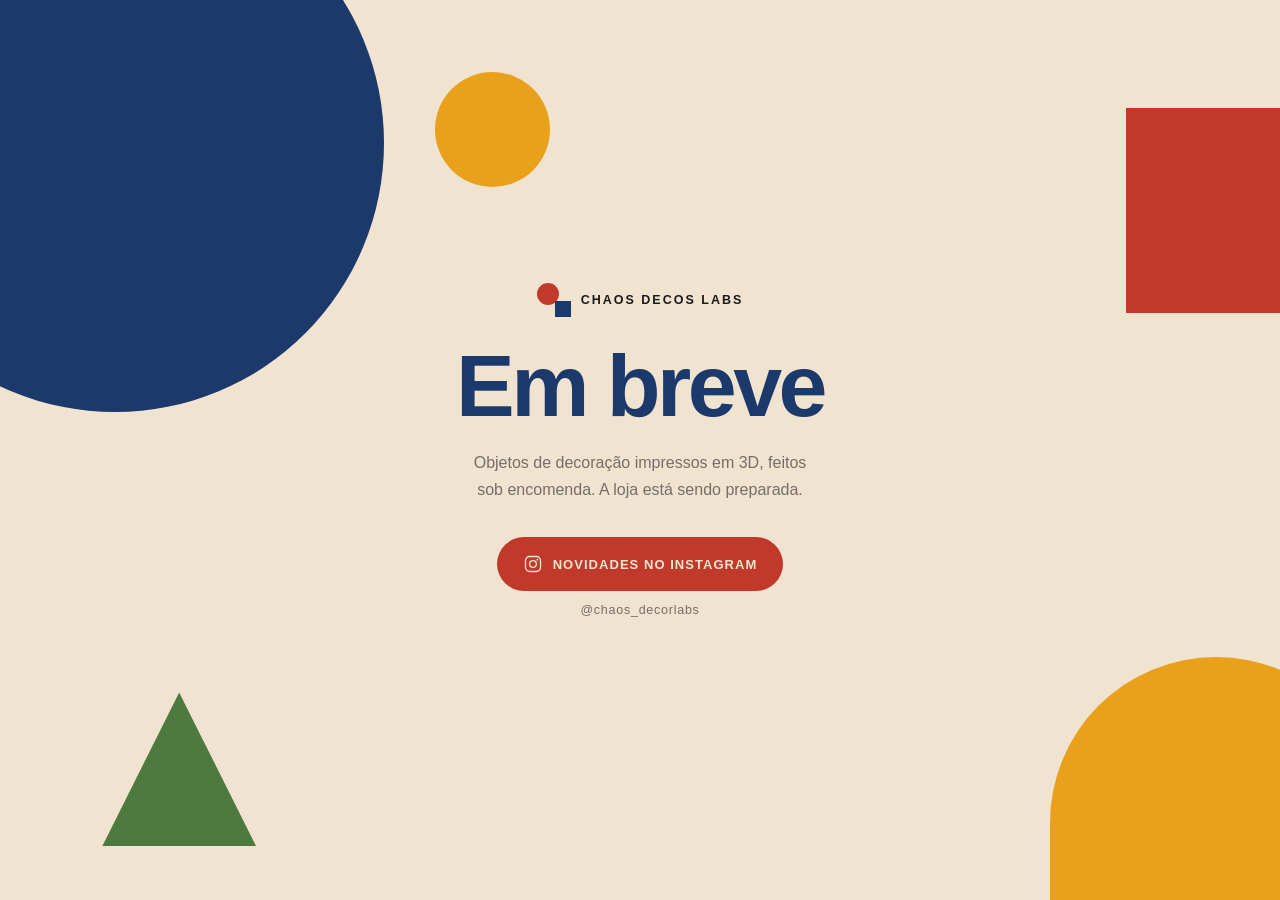
==== commit 9e8515a7: "Add files via upload" ====
--- a/index.html
+++ b/index.html
@@ -66,10 +66,13 @@
 a{ color:inherit; text-decoration:none; }
 
 .brand-mark{ position:relative; width:34px; height:34px; flex:0 0 auto; }
+
 .brand-mark span{ position:absolute; display:block; }
+
 .brand-mark .m1{ width:22px; height:22px; border-radius:50%; background:var(--red); top:0; left:0; }
+
 .brand-mark .m2{ width:16px; height:16px; background:var(--navy); right:0; bottom:0; }
-.brand-name{
+
 /* ── 16. TELA DE ESPERA (em-breve.html) ────────────────────── */
 body.tela-espera{
   min-height:100dvh;
@@ -211,7 +214,6 @@
   .espera-conteudo{ border-radius:18px; }
   .circulo-pequeno{ display:none; }
 }
-
   </style>
 </head>
 <body class="tela-espera">
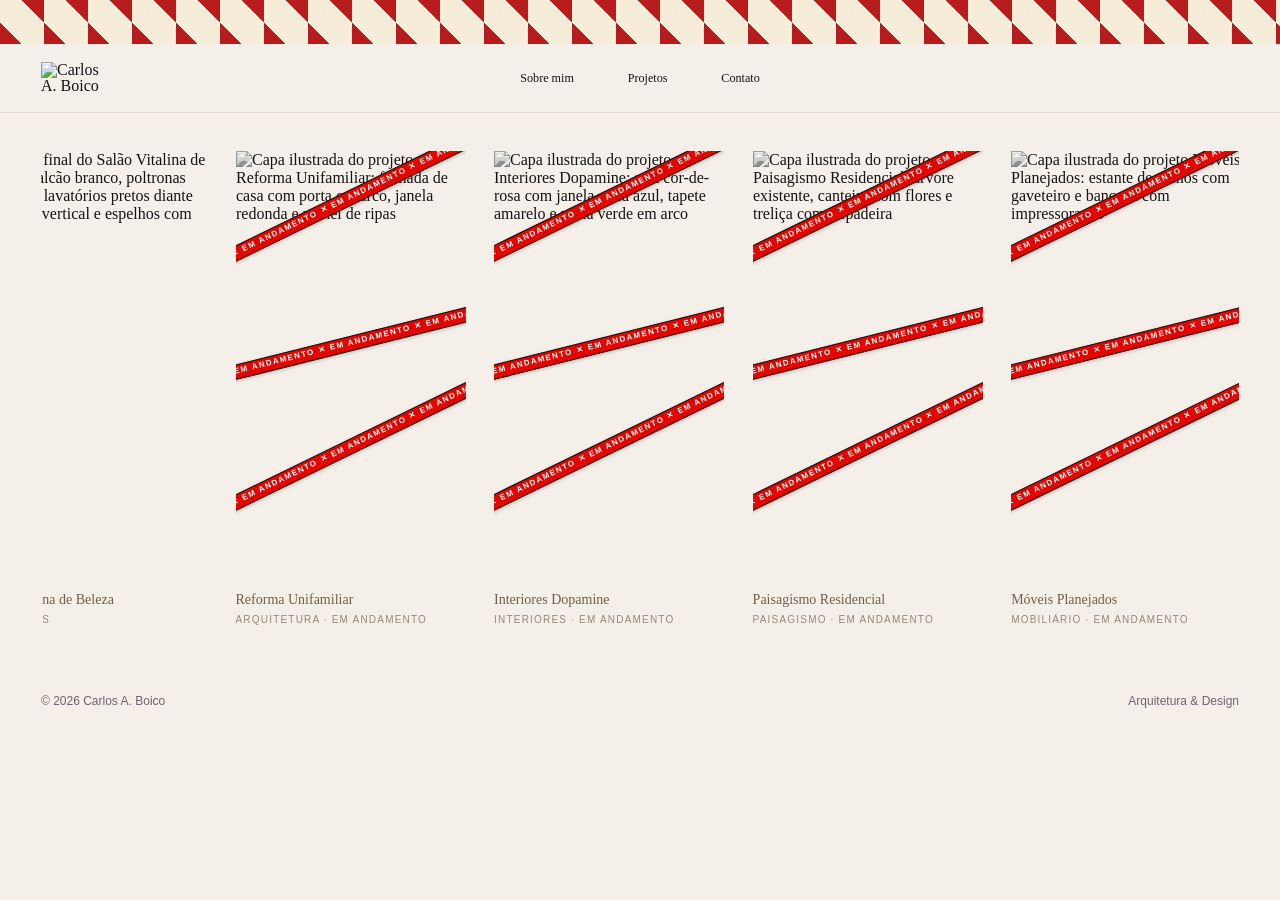
==== commit f3d6de46: "Add files via upload" ====
--- a/index.html
+++ b/index.html
@@ -1,259 +1,5194 @@
 <!doctype html>
 <!--
-  CHAOS DECOS LABS — TELA "EM BREVE"
-  ───────────────────────────────────
-  Página única e autossuficiente: todo o CSS está aqui dentro, não há
-  JavaScript e não há link para nenhuma outra página.
-
-  É de propósito. Enquanto a loja não abre, ESTE é o único arquivo que
-  fica no servidor. Assim não existe loja escondida atrás de uma cortina
-  para alguém tentar burlar — simplesmente não há o que burlar.
-
-  O site completo fica guardado com você, fora do ar, até a hora de abrir.
-
-  O QUE MEXER AQUI:
-  · o @ e o link do Instagram
-  · o texto do aviso
-  · as cores, no bloco :root logo abaixo
+  PORTFÓLIO CARLOS A. BOICO — SISTEMA ORGANIZADO
+
+  COMO LER ESTE ARQUIVO:
+  1. CSS / VISUAL: fica dentro da tag STYLE, separado por blocos com títulos.
+  2. HTML / ESTRUTURA: fica dentro da tag BODY, separado por comentários.
+  3. CONTEÚDO EDITÁVEL: fica no começo da tag SCRIPT, principalmente em:
+     - const projects     -> projetos, capas, fotos, infos e desenhos
+     - const systemPages  -> textos das páginas Sobre mim / Projetos / Contato
+
+  COMO TROCAR IMAGENS:
+  - Coloque a imagem dentro da pasta assets/
+  - No projeto, use o caminho assim: src: 'assets/nome-da-imagem.jpg'
+
+  EVITE ALTERAR:
+  - nomes de classes CSS
+  - ids do HTML
+  - nomes das funções JavaScript
+  A não ser que você queira mudar o funcionamento do sistema.
 -->
+
+<!-- BUILD: andamento-v10 -->
 <html lang="pt-BR">
 <head>
   <meta charset="utf-8" />
   <meta name="viewport" content="width=device-width, initial-scale=1" />
-  <title>Em breve — Chaos Decos Labs</title>
-  <meta name="description" content="Chaos Decos Labs — objetos de decoração impressos em 3D. A loja está chegando; acompanhe as novidades no Instagram." />
-  <meta name="theme-color" content="#F0E4D0" />
-  <meta property="og:title" content="Chaos Decos Labs — Em breve" />
-  <meta property="og:description" content="Objetos de decoração impressos em 3D, feitos sob encomenda. Acompanhe no Instagram." />
+  <!-- TÍTULO E DESCRIÇÃO: é o que aparece no resultado do Google e na aba do navegador.
+       Se mudar aqui, repita em "const identidade" (no começo do script) e nas linhas og: abaixo. -->
+  <title>Carlos A. Boico — Portfólio de Arquitetura e Urbanismo</title>
+  <meta name="description" content="Portfólio de Carlos A. Boico, estudante de Arquitetura e Urbanismo e ilustrador em Campo Grande/MS. Projetos de interiores, reforma, paisagismo e mobiliário." />
+  <meta name="author" content="Carlos A. Boico" />
+  <meta name="robots" content="index, follow, max-image-preview:large" />
+
+  <!-- PRÉ-VISUALIZAÇÃO DO LINK (WhatsApp, Instagram, LinkedIn...): título, frase e imagem.
+       A imagem precisa do endereço completo do site. QUANDO O ENDEREÇO DO SITE MUDAR
+       (domínio próprio ou outro nome no GitHub), troque o começo da linha "og:image".
+       É a única linha deste arquivo que depende do endereço. -->
   <meta property="og:type" content="website" />
+  <meta property="og:locale" content="pt_BR" />
+  <meta property="og:site_name" content="Carlos A. Boico" />
+  <meta property="og:title" content="Carlos A. Boico — Portfólio de Arquitetura e Urbanismo" />
+  <meta property="og:description" content="Estudante de Arquitetura e Urbanismo e ilustrador em Campo Grande/MS. Projetos de interiores, reforma, paisagismo e mobiliário." />
+  <meta property="og:image" content="https://arguiteto.github.io/PORTCarlosABoico/assets/compartilhar.jpg" />
+  <meta property="og:image:width" content="1200" />
+  <meta property="og:image:height" content="630" />
+  <meta property="og:image:alt" content="Render do Salão Vitalina de Beleza, projeto de interiores do portfólio de Carlos A. Boico" />
+  <meta name="twitter:card" content="summary_large_image" />
+
+  <!-- Marca que o JavaScript está ligado. Com ele ligado, a "versão em texto" do portfólio
+       (bloco no começo do BODY) fica escondida e o site funciona como sempre. -->
+  <script>document.documentElement.classList.add('js');</script>
+  <meta name="theme-color" content="#f4efe8" />
+  <link rel="icon" href="assets/favicon.svg" type="image/svg+xml" />
+  <link rel="icon" href="assets/favicon-32.png" sizes="32x32" type="image/png" />
+  <link rel="apple-touch-icon" href="assets/favicon-180.png" />
+
   <style>
-:root{
-  --red:#C1392B;
-  --navy:#1B396B;
-  --mustard:#E9A11B;
-  --green:#4E7A3F;
-  --cream:#F0E4D0;
-  --ink:#1A1A1A;
-  --line: rgba(27,57,107,.16);
-  --muted: rgba(26,26,26,.58);
-  --edge: clamp(18px, 3.2vw, 44px);
-  --content: 1360px;
-  /* ── TIPOGRAFIA: uma família só, dois pesos ────────────────
-     Helvetica não se baixa da web (é licenciada), então a pilha
-     abaixo pega a que a máquina tiver, na ordem:
-       Helvetica Neue / Helvetica → Mac e iPhone (a de verdade)
-       Arial                      → Windows (mesmas medidas)
-       Liberation / Nimbus Sans   → Linux (clones métricos)
-     Como todas têm a mesma métrica, o layout não muda de máquina
-     pra máquina — só o desenho da letra, e bem pouco.
-     Sem webfont: o site não depende de nada externo pra carregar. */
-  --font-display: 'Helvetica Neue', Helvetica, Arial, 'Liberation Sans', 'Nimbus Sans', sans-serif;
-  --font-body: 'Helvetica Neue', Helvetica, Arial, 'Liberation Sans', 'Nimbus Sans', sans-serif;
-}
-
-*{ box-sizing:border-box; }
-
-body{
-  margin:0;
-  background:var(--cream);
-  color:var(--ink);
-  font-family:var(--font-body);
-  overflow-x:hidden;
-  -webkit-font-smoothing:antialiased;
-  -moz-osx-font-smoothing:grayscale;
-}
-
-a{ color:inherit; text-decoration:none; }
-
-.brand-mark{ position:relative; width:34px; height:34px; flex:0 0 auto; }
-
-.brand-mark span{ position:absolute; display:block; }
-
-.brand-mark .m1{ width:22px; height:22px; border-radius:50%; background:var(--red); top:0; left:0; }
-
-.brand-mark .m2{ width:16px; height:16px; background:var(--navy); right:0; bottom:0; }
-
-/* ── 16. TELA DE ESPERA (em-breve.html) ────────────────────── */
-body.tela-espera{
-  min-height:100dvh;
-  display:flex;
-  flex-direction:column;
-  align-items:center;
-  justify-content:center;
-  gap:clamp(24px, 4vh, 48px);
-  padding:clamp(28px, 5vw, 60px);
-  position:relative;
-  overflow:hidden;
-  text-align:center;
-}
-
-/* Formas geométricas ao fundo, bem atrás do texto */
-.espera-arte{
-  position:absolute;
-  inset:0;
-  overflow:hidden;
-  pointer-events:none;
-  z-index:0;
-}
-.espera-arte .forma{ position:absolute; display:block; }
-
-.circulo-grande{
-  width:clamp(280px, 42vw, 620px);
-  aspect-ratio:1;
-  border-radius:50%;
-  background:var(--navy);
-  top:-14%;
-  left:-12%;
-}
-.quadrado{
-  width:clamp(120px, 16vw, 240px);
-  aspect-ratio:1;
-  background:var(--red);
-  right:-4%;
-  top:12%;
-}
-.meia-lua{
-  width:clamp(180px, 26vw, 380px);
-  aspect-ratio:1;
-  background:var(--mustard);
-  border-radius:50% 50% 50% 0;
-  right:-8%;
-  bottom:-10%;
-}
-.triangulo{
-  width:clamp(90px, 12vw, 180px);
-  aspect-ratio:1;
-  background:var(--green);
-  clip-path:polygon(50% 0, 100% 100%, 0 100%);
-  left:8%;
-  bottom:6%;
-}
-.circulo-pequeno{
-  width:clamp(70px, 9vw, 130px);
-  aspect-ratio:1;
-  border-radius:50%;
-  background:var(--mustard);
-  left:34%;
-  top:8%;
-}
-
-.espera-conteudo{
-  position:relative;
-  z-index:1;
-  max-width:560px;
-  background:rgba(240,228,208,.9);
-  backdrop-filter:blur(10px);
-  padding:clamp(28px, 5vw, 52px) clamp(22px, 5vw, 56px);
-  border-radius:24px;
-}
-
-.espera-marca{
-  display:inline-flex;
-  align-items:center;
-  gap:10px;
-  margin:0 0 clamp(18px, 3vh, 30px);
-  font-weight:700;
-  font-size:12.5px;
-  letter-spacing:.16em;
-  text-transform:uppercase;
-  color:var(--ink);
-}
-
-.espera-titulo{
-  margin:0;
-  font-family:var(--font-display);
-  font-weight:700;
-  font-size:clamp(44px, 11vw, 88px);
-  line-height:.95;
-  letter-spacing:-0.04em;
-  color:var(--navy);
-}
-
-.espera-texto{
-  margin:clamp(14px, 2.5vh, 22px) auto 0;
-  max-width:38ch;
-  font-size:clamp(14px, 1.6vw, 16px);
-  line-height:1.7;
-  color:var(--muted);
-}
-
-.espera-botao{
-  display:inline-flex;
-  align-items:center;
-  justify-content:center;
-  gap:10px;
-  margin-top:clamp(22px, 4vh, 34px);
-  min-height:54px;
-  padding:0 26px;
-  border-radius:999px;
-  background:var(--red);
-  color:var(--cream);
-  font-weight:700;
-  font-size:13px;
-  letter-spacing:.08em;
-  text-transform:uppercase;
-  transition:transform .18s ease, background .18s ease;
-}
-.espera-botao:hover{ transform:translateY(-2px); background:var(--navy); }
-
-.espera-icone{ width:20px; height:20px; display:inline-grid; place-items:center; }
-.espera-icone svg{
-  width:100%; height:100%;
-  fill:none; stroke:currentColor; stroke-width:1.6;
-  stroke-linecap:round; stroke-linejoin:round;
-}
-
-.espera-arroba{
-  margin:12px 0 0;
-  font-size:12.5px;
-  letter-spacing:.06em;
-  color:var(--muted);
-}
-
-@media (max-width:520px){
-  .espera-conteudo{ border-radius:18px; }
-  .circulo-pequeno{ display:none; }
-}
-  </style>
+    /*
+      ─────────────────────────────────────────────
+      CSS / VISUAL DO SITE
+      ─────────────────────────────────────────────
+      ORDEM DOS BLOCOS:
+      01. Variáveis de cor, medidas e base
+      02. Barra superior
+      03. Hall / carrossel principal
+      04. Páginas internas do menu
+      05. Página interna de projeto
+      06. Painéis Infos / Desenhos
+      07. Lightbox / imagem ampliada
+      08. Responsivo
+      09. Ajustes finais
+    */
+
+    /* ── 01. VARIÁVEIS GERAIS ───────────────────────────── */
+    :root {
+      --bg: #f4efe8;
+      --paper: #f4efe8;
+      --text: #171217;
+      --muted: #6e6372;
+      --purple: #6d28d9;
+      --purple-dark: #2e1065;
+      --purple-pale: #f1eaff;
+      --line: rgba(46, 16, 101, .16);
+      --shadow: 0 18px 55px rgba(46, 16, 101, .10);
+      --radius: 26px;
+      --content-width: 1360px;
+      --edge: clamp(18px, 3.2vw, 44px);
+    }
+
+    * { box-sizing: border-box; }
+
+    html { scroll-behavior: smooth; }
+
+    body {
+      margin: 0;
+      font-family: Georgia, "Times New Roman", serif;
+      color: var(--text);
+      background: #6f5d4b;
+      overflow-x: hidden;
+    }
+
+    body.modal-open,
+    body.panel-open,
+    body.menu-open {
+      overflow: hidden;
+    }
+
+    a { color: inherit; text-decoration: none; }
+
+    button, input, textarea { font: inherit; }
+
+    button { -webkit-tap-highlight-color: transparent; }
+
+    /* ── 02. BARRA SUPERIOR / TOPO ──────────────────────── */
+
+    /* ── FAIXA HARLEQUIM ──────────────────────────────── */
+    @keyframes harlequinScroll {
+      0%   { background-position: 0 0, 22px 22px; }
+      100% { background-position: -44px 0, -22px 22px; }
+    }
+
+    .harlequin-stripe {
+      height: 44px;
+      width: 100%;
+      animation: harlequinScroll 2.8s linear infinite;
+      /* Paleta padrão: vermelho circo (home) */
+      --hq-d: #B91C1C;
+      --hq-b: #F5EDD8;
+      background-image:
+        linear-gradient(45deg, var(--hq-d) 25%, transparent 25%, transparent 75%, var(--hq-d) 75%),
+        linear-gradient(45deg, var(--hq-d) 25%, transparent 25%, transparent 75%, var(--hq-d) 75%);
+      background-size: 44px 44px;
+      background-color: var(--hq-b);
+      flex-shrink: 0;
+    }
+
+    /* Projetos → roxo arlequim */
+    body.page-projetos .harlequin-stripe {
+      --hq-d: #4C1D95;
+      --hq-b: #EDE9FE;
+    }
+
+    /* Sobre → floresta verde */
+    body.page-sobre .harlequin-stripe {
+      --hq-d: #14532D;
+      --hq-b: #DCFCE7;
+    }
+
+    /* Contato → Kill Bill preto/amarelo */
+    body.page-contato .harlequin-stripe {
+      --hq-d: #1C1917;
+      --hq-b: #FDE047;
+    }
+
+    .site-header {
+      height: auto;
+      display: flex;
+      flex-direction: column;
+      align-items: stretch;
+      justify-content: flex-start;
+      padding: 0;
+      background: rgba(247, 242, 236, .86);
+      backdrop-filter: blur(18px);
+      position: sticky;
+      top: 0;
+      z-index: 20;
+      border-bottom: 1px solid rgba(46, 16, 101, .06);
+    }
+
+    /* Wrapper para empilhar faixa + nav dentro do header sticky */
+    .site-header-inner {
+      width: 100%;
+      display: flex;
+      align-items: center;
+      justify-content: space-between;
+      padding: 0 var(--edge);
+      height: 70px;
+    }
+
+    .logo {
+      width: clamp(76px, 7vw, 112px);
+      height: 52px;
+      border: 0;
+      border-radius: 0;
+      display: grid;
+      place-items: center;
+      line-height: 1;
+      background: transparent;
+      flex: 0 0 auto;
+      overflow: visible;
+    }
+
+    .logo img {
+      display: block;
+      width: 100%;
+      max-width: 100%;
+      height: auto;
+      object-fit: contain;
+    }
+
+    .menu-button { display: none; }
+
+    .top-actions {
+      display: flex;
+      align-items: center;
+      justify-content: flex-end;
+      gap: clamp(12px, 2.4vw, 34px);
+      margin-left: auto;
+    }
+
+    .top-icon {
+      display: inline-flex;
+      align-items: center;
+      gap: 8px;
+      border: 0;
+      background: transparent;
+      color: var(--text);
+      font-family: Arial, Helvetica, sans-serif;
+      font-size: clamp(12px, 1vw, 14px);
+      letter-spacing: .08em;
+      text-transform: uppercase;
+      padding: 10px 0;
+      cursor: pointer;
+      transition: opacity .2s ease, transform .2s ease;
+    }
+
+    .top-icon:hover,
+    .top-icon:focus-visible {
+      opacity: .62;
+      transform: translateY(-1px);
+      outline: none;
+    }
+
+    .icon-mark {
+      width: 21px;
+      height: 21px;
+      display: inline-grid;
+      place-items: center;
+      color: var(--text);
+      flex: 0 0 auto;
+    }
+
+    .icon-mark svg {
+      width: 100%;
+      height: 100%;
+      display: block;
+      fill: none;
+      stroke: currentColor;
+      stroke-width: 1.35;
+      stroke-linecap: round;
+      stroke-linejoin: round;
+    }
+
+    .menu-panel {
+      position: fixed;
+      inset: 0;
+      z-index: 70;
+      background: var(--purple-dark);
+      color: var(--paper);
+      transform: translateY(-101%);
+      transition: transform .55s cubic-bezier(.76, 0, .24, 1);
+      padding: 22px;
+      display: flex;
+      flex-direction: column;
+      justify-content: space-between;
+    }
+
+    .menu-panel.is-open { transform: translateY(0); }
+
+    .menu-panel__top {
+      display: flex;
+      justify-content: space-between;
+      align-items: center;
+    }
+
+    .menu-panel .logo { color: var(--paper); }
+
+    .menu-panel .logo img {
+      filter: invert(1);
+    }
+
+    .close-menu {
+      background: transparent;
+      color: var(--paper);
+      border: 0;
+      cursor: pointer;
+      font-size: 20px;
+    }
+
+    .menu-links {
+      display: grid;
+      gap: 10px;
+      margin: 10vh 0;
+    }
+
+    .menu-links a {
+      font-size: clamp(42px, 8vw, 112px);
+      line-height: .94;
+      letter-spacing: -0.06em;
+      border-bottom: 1px solid rgba(255, 255, 255, .18);
+      padding-bottom: 12px;
+    }
+
+    .menu-note {
+      display: none;
+    }
+
+    .home-view.is-hidden { display: none; }
+
+    .content-scale {
+      width: min(100%, var(--content-width));
+      margin-inline: auto;
+      padding-inline: var(--edge);
+    }
+
+    /* ── 03. HALL / CARROSSEL PRINCIPAL ─────────────────── */
+    .project-strip {
+      padding: clamp(26px, 3.2vw, 46px) 0 32px;
+      overflow: hidden;
+      border-bottom: 1px solid rgba(244, 236, 222, .20);
+    }
+
+    .carousel-shell {
+      position: relative;
+      width: min(100%, var(--content-width));
+      margin-inline: auto;
+      padding-inline: var(--edge);
+    }
+
+    .project-track {
+      display: flex;
+      gap: clamp(18px, 2.2vw, 30px);
+      overflow-x: auto;
+      overflow-y: hidden;
+      scroll-snap-type: x mandatory;
+      scrollbar-width: none;
+      padding: 0 0 12px;
+      cursor: grab;
+      user-select: none;
+      -webkit-overflow-scrolling: touch;
+      touch-action: pan-x;
+    }
+
+    .project-track::-webkit-scrollbar { display: none; }
+
+    .project-track.is-dragging {
+      cursor: grabbing;
+      scroll-snap-type: none;
+    }
+
+    .project-track.is-auto-scrolling {
+      scroll-snap-type: none;
+    }
+
+    .project-card {
+      flex: 0 0 clamp(220px, 20vw, 300px);
+      scroll-snap-align: start;
+      border: 0;
+      background: transparent;
+      padding: 0;
+      color: inherit;
+      text-align: left;
+      cursor: pointer;
+    }
+
+    .project-card:focus-visible,
+    .project-card:hover .project-title {
+      color: #fff5e6;
+      outline: none;
+    }
+
+    .project-image {
+      height: clamp(300px, 36vw, 490px);
+      position: relative;
+      overflow: hidden;
+      background: linear-gradient(135deg, rgba(46, 16, 101, .18), rgba(255,255,255,.36));
+      filter: grayscale(.78) contrast(.94) brightness(1.03);
+      transition: filter .35s ease, transform .35s ease;
+      isolation: isolate;
+    }
+
+    .project-image::before,
+    .project-image::after,
+    .media-block::before,
+    .drawing-card::before,
+    .lightbox-media::before,
+    .drawing-full-image::before {
+      content: "";
+      position: absolute;
+      inset: 0;
+    }
+
+    .project-image::before,
+    .media-block::before,
+    .drawing-card::before,
+    .lightbox-media::before,
+    .drawing-full-image::before {
+      background: var(--art, linear-gradient(135deg, rgba(46, 16, 101, .18), rgba(255,255,255,.36)));
+      background-size: cover;
+      background-position: center;
+      z-index: -2;
+    }
+
+    .project-image::after,
+    .media-block::after,
+    .drawing-card::after,
+    .lightbox-media::after {
+      content: "";
+      position: absolute;
+      inset: 0;
+      background: linear-gradient(180deg, rgba(46,16,101,.02), rgba(46,16,101,.16));
+      mix-blend-mode: multiply;
+      z-index: -1;
+    }
+
+    .art-1 { --art: linear-gradient(90deg, rgba(23,18,23,.14) 0 18%, transparent 18% 24%, rgba(23,18,23,.1) 24% 42%, transparent 42%), linear-gradient(135deg, #d7d1c9, #f6f2ec 52%, #b7abbc); }
+    .art-2 { --art: linear-gradient(90deg, transparent 0 16%, rgba(255,255,255,.48) 16% 26%, transparent 26% 46%, rgba(46,16,101,.15) 46% 58%, transparent 58%), linear-gradient(180deg, #d7d3cd, #f7f2ec 42%, #c2bbc7); }
+    .art-3 { --art: radial-gradient(circle at 18% 20%, rgba(255,255,255,.92) 0 9%, transparent 10%), linear-gradient(90deg, rgba(46,16,101,.14) 0 2px, transparent 2px 80px), linear-gradient(160deg, #dbe0db, #f5f1ea 48%, #b8afbc); }
+    .art-4 { --art: radial-gradient(circle at 82% 18%, rgba(46,16,101,.22) 0 12%, transparent 13%), linear-gradient(110deg, transparent 0 43%, rgba(255,255,255,.76) 43% 70%, transparent 70%), linear-gradient(180deg, #d0d0c9, #f3eee8 60%, #b4a9bc); }
+    .art-5 { --art: linear-gradient(90deg, rgba(23,18,23,.11) 0 18%, transparent 18% 29%, rgba(46,16,101,.14) 29% 52%, transparent 52%), repeating-linear-gradient(0deg, #dad5cf 0 22px, #f7f2ec 22px 44px); }
+    .art-6 { --art: linear-gradient(140deg, rgba(255,255,255,.72) 0 28%, transparent 28% 44%, rgba(46,16,101,.16) 44% 72%, transparent 72%), linear-gradient(180deg, #cac6c0, #f7f2ec 50%, #b5acbd); }
+    .art-7 { --art: radial-gradient(circle at 20% 78%, rgba(46,16,101,.18) 0 16%, transparent 17%), linear-gradient(90deg, rgba(255,255,255,.78) 0 12%, transparent 12% 70%), linear-gradient(145deg, #d8d1ca, #f4efe8, #b5acbb); }
+    .art-8 { --art: linear-gradient(120deg, transparent 0 28%, rgba(23,18,23,.10) 28% 38%, transparent 38% 70%), repeating-linear-gradient(90deg, #efe9e2 0 34px, #cfc7c0 34px 36px); }
+    .art-9 { --art: radial-gradient(circle at 76% 34%, rgba(255,255,255,.85) 0 11%, transparent 12%), linear-gradient(165deg, #cbc7c0 0 34%, #f7f2ec 34% 64%, #b8adbd 64% 100%); }
+    .art-10 { --art: linear-gradient(180deg, rgba(46,16,101,.10) 0 15%, transparent 15% 42%, rgba(23,18,23,.10) 42% 57%, transparent 57%), linear-gradient(135deg, #e1ddd5, #f6f0ea 56%, #b7afbd); }
+    .art-11 { --art: radial-gradient(circle at 50% 50%, rgba(46,16,101,.16) 0 2px, transparent 3px 30px), linear-gradient(135deg, #d2ccc4, #f7f2ec 48%, #bbb2c1); }
+    .art-12 { --art: linear-gradient(90deg, rgba(255,255,255,.75) 0 10%, transparent 10% 30%, rgba(46,16,101,.13) 30% 44%, transparent 44%), linear-gradient(180deg, #d7d2ca, #f7f2ec 48%, #c1b7c7); }
+
+    .project-title {
+      margin: 12px 0 0;
+      font-size: 16px;
+      line-height: 1.25;
+      color: #eadcc8;
+      transition: color .2s ease;
+    }
+
+    .project-meta {
+      margin: 5px 0 0;
+      font-family: Arial, Helvetica, sans-serif;
+      font-size: 11px;
+      text-transform: uppercase;
+      letter-spacing: .12em;
+      color: rgba(234, 220, 200, .72);
+    }
+
+    .carousel-controls {
+      display: flex;
+      justify-content: flex-end;
+      gap: 8px;
+      padding: 5px 0 0;
+    }
+
+    .round-control,
+    .carousel-controls button,
+    .project-action,
+    .lightbox-arrow {
+      border-radius: 999px;
+      border: 1px solid var(--line);
+      background: rgba(255,255,255,.16);
+      color: var(--purple-dark);
+      cursor: pointer;
+      transition: transform .2s ease, background .2s ease, color .2s ease, border-color .2s ease;
+    }
+
+    .carousel-controls button,
+    .round-control {
+      width: 42px;
+      height: 42px;
+    }
+
+    .round-control:hover,
+    .carousel-controls button:hover,
+    .project-action:hover,
+    .lightbox-arrow:hover {
+      background: var(--purple-pale);
+      transform: translateY(-2px);
+    }
+
+    .hero {
+      min-height: 70vh;
+      display: grid;
+      grid-template-columns: 1.25fr .75fr;
+      gap: clamp(32px, 8vw, 120px);
+      align-items: end;
+      border-bottom: 1px solid var(--line);
+    }
+
+    .home-section,
+    .hero {
+      padding-block: clamp(48px, 8vw, 110px);
+    }
+
+    .eyebrow {
+      display: inline-flex;
+      align-items: center;
+      gap: 8px;
+      font-family: Arial, Helvetica, sans-serif;
+      text-transform: uppercase;
+      letter-spacing: .16em;
+      font-size: 11px;
+      color: var(--purple);
+      margin: 0 0 18px;
+    }
+
+    .eyebrow::before {
+      content: "";
+      width: 26px;
+      height: 1px;
+      background: currentColor;
+    }
+
+    h1 {
+      margin: 0;
+      font-size: clamp(52px, 10vw, 142px);
+      line-height: .86;
+      letter-spacing: -0.08em;
+      font-weight: 400;
+      max-width: 980px;
+    }
+
+    .hero-text {
+      font-family: Arial, Helvetica, sans-serif;
+      color: var(--muted);
+      font-size: clamp(15px, 1.4vw, 19px);
+      line-height: 1.75;
+      max-width: 520px;
+    }
+
+    .hero-actions {
+      display: flex;
+      flex-wrap: wrap;
+      gap: 10px;
+      margin-top: 24px;
+    }
+
+    .button {
+      display: inline-flex;
+      align-items: center;
+      justify-content: center;
+      min-height: 46px;
+      padding: 0 18px;
+      border-radius: 999px;
+      border: 1px solid var(--purple-dark);
+      font-family: Arial, Helvetica, sans-serif;
+      font-size: 13px;
+      transition: transform .2s ease, background .2s ease, color .2s ease;
+    }
+
+    .button.primary {
+      background: var(--purple-dark);
+      color: var(--paper);
+    }
+
+    .button:hover {
+      transform: translateY(-2px);
+      background: var(--purple);
+      border-color: var(--purple);
+      color: var(--paper);
+    }
+
+    .home-section {
+      border-bottom: 1px solid var(--line);
+    }
+
+    .section-head {
+      display: flex;
+      justify-content: space-between;
+      gap: 24px;
+      align-items: end;
+      margin-bottom: 34px;
+    }
+
+    .section-label {
+      margin: 0;
+      font-family: Arial, Helvetica, sans-serif;
+      color: var(--purple);
+      font-size: 12px;
+      letter-spacing: .14em;
+      text-transform: uppercase;
+    }
+
+    h2 {
+      margin: 8px 0 0;
+      font-size: clamp(36px, 5.5vw, 82px);
+      line-height: .92;
+      letter-spacing: -0.06em;
+      font-weight: 400;
+    }
+
+    .small-copy {
+      margin: 0;
+      max-width: 420px;
+      color: var(--muted);
+      font-family: Arial, Helvetica, sans-serif;
+      line-height: 1.7;
+      font-size: 14px;
+    }
+
+    .info-grid {
+      display: grid;
+      grid-template-columns: repeat(3, 1fr);
+      border-top: 1px solid var(--line);
+      border-left: 1px solid var(--line);
+    }
+
+    .info-card {
+      min-height: 230px;
+      padding: 24px;
+      border-right: 1px solid var(--line);
+      border-bottom: 1px solid var(--line);
+      background: rgba(255, 255, 255, .22);
+      display: flex;
+      flex-direction: column;
+      justify-content: space-between;
+    }
+
+    .info-card span {
+      color: var(--purple);
+      font-family: Arial, Helvetica, sans-serif;
+      font-size: 12px;
+      letter-spacing: .14em;
+      text-transform: uppercase;
+    }
+
+    .info-card h3 {
+      margin: 18px 0 0;
+      font-size: 25px;
+      font-weight: 400;
+      letter-spacing: -0.04em;
+    }
+
+    .info-card p {
+      margin: 22px 0 0;
+      color: var(--muted);
+      font-family: Arial, Helvetica, sans-serif;
+      line-height: 1.7;
+      font-size: 14px;
+    }
+
+    .about {
+      display: grid;
+      grid-template-columns: .95fr 1.05fr;
+      gap: clamp(32px, 8vw, 100px);
+      align-items: start;
+    }
+
+    .about-mark {
+      min-height: 420px;
+      border-radius: var(--radius);
+      background: radial-gradient(circle at 30% 24%, rgba(167, 139, 250, .42), transparent 24%), linear-gradient(135deg, var(--purple-dark), var(--purple), #a78bfa);
+      color: var(--paper);
+      padding: 28px;
+      display: flex;
+      flex-direction: column;
+      justify-content: space-between;
+      box-shadow: var(--shadow);
+    }
+
+    .about-mark strong {
+      font-size: clamp(48px, 8vw, 100px);
+      line-height: .86;
+      letter-spacing: -0.08em;
+      font-weight: 400;
+    }
+
+    .about-copy p {
+      margin: 0 0 22px;
+      color: var(--muted);
+      font-family: Arial, Helvetica, sans-serif;
+      font-size: clamp(16px, 1.6vw, 21px);
+      line-height: 1.75;
+    }
+
+    .contact {
+      min-height: 60vh;
+      display: grid;
+      place-items: center;
+      text-align: center;
+      background: var(--purple-dark);
+      color: var(--paper);
+    }
+
+    .contact h2 { max-width: 900px; }
+
+    .contact p {
+      margin: 22px auto 0;
+      max-width: 560px;
+      color: rgba(255, 255, 255, .72);
+      font-family: Arial, Helvetica, sans-serif;
+      line-height: 1.75;
+    }
+
+    .contact .button {
+      margin-top: 28px;
+      border-color: rgba(255, 255, 255, .55);
+      color: var(--paper);
+    }
+
+    .contact .button:hover {
+      background: var(--paper);
+      color: var(--purple-dark);
+      border-color: var(--paper);
+    }
+
+    /* ── 05. PÁGINA INTERNA DOS PROJETOS ────────────────── */
+    .project-view {
+      min-height: 100vh;
+      display: none;
+    }
+
+    .project-view.is-active { display: block; }
+
+    .project-header {
+      min-height: 74px;
+      display: grid;
+      grid-template-columns: 1fr auto;
+      align-items: center;
+      gap: 18px;
+      padding: 10px var(--edge);
+      position: sticky;
+      top: 0;
+      z-index: 45;
+      background: rgba(247, 242, 236, .9);
+      backdrop-filter: blur(18px);
+      border-bottom: 1px solid rgba(46, 16, 101, .08);
+    }
+
+    .project-header-left {
+      display: flex;
+      align-items: center;
+      gap: 18px;
+      min-width: 0;
+    }
+
+    .project-name {
+      margin: 0;
+      font-size: clamp(18px, 2.3vw, 34px);
+      line-height: 1;
+      letter-spacing: -0.04em;
+      white-space: nowrap;
+      overflow: hidden;
+      text-overflow: ellipsis;
+    }
+
+    .project-actions {
+      display: flex;
+      justify-content: flex-end;
+      gap: 9px;
+    }
+
+    .project-action {
+      min-height: 40px;
+      padding: 0 16px;
+      font-family: Arial, Helvetica, sans-serif;
+      font-size: 13px;
+      background: rgba(255,255,255,.20);
+    }
+
+    .project-action.is-active {
+      background: var(--purple-dark);
+      color: var(--paper);
+      border-color: var(--purple-dark);
+    }
+
+    .project-stage {
+      width: min(100%, var(--content-width));
+      margin-inline: auto;
+      padding: clamp(22px, 3.4vw, 44px) var(--edge) clamp(56px, 8vw, 110px);
+    }
+
+    .project-intro {
+      display: grid;
+      grid-template-columns: 1fr .55fr;
+      gap: clamp(24px, 5vw, 80px);
+      align-items: end;
+      padding: 0 0 clamp(24px, 4vw, 44px);
+    }
+
+    .project-intro h1 {
+      font-size: clamp(48px, 8vw, 116px);
+      max-width: 980px;
+    }
+
+    .project-intro-text {
+      margin: 0;
+      color: var(--muted);
+      font-family: Arial, Helvetica, sans-serif;
+      line-height: 1.7;
+      font-size: 15px;
+    }
+
+    .project-media-area {
+      display: grid;
+      grid-template-columns: minmax(0, 1fr) minmax(280px, 360px);
+      gap: clamp(18px, 2.6vw, 34px);
+      align-items: start;
+    }
+
+    .vertical-carousel {
+      position: sticky;
+      top: 96px;
+      height: min(74vh, 720px);
+      min-height: 510px;
+      overflow: hidden;
+      background: rgba(255,255,255,.28);
+      border: 1px solid var(--line);
+      box-shadow: var(--shadow);
+      isolation: isolate;
+    }
+
+    .vertical-carousel-track {
+      display: flex;
+      flex-direction: column;
+      will-change: transform;
+      transition: transform .9s cubic-bezier(.76, 0, .24, 1);
+    }
+
+    .media-block {
+      min-height: min(74vh, 720px);
+      height: min(74vh, 720px);
+      position: relative;
+      overflow: hidden;
+      isolation: isolate;
+      border: 0;
+      cursor: pointer;
+      background: transparent;
+    }
+
+    .media-block-label {
+      position: absolute;
+      left: 10px;
+      right: 10px;
+      bottom: 10px;
+      z-index: 2;
+      display: flex;
+      justify-content: flex-start;
+      align-items: center;
+      gap: 5px;
+      flex-wrap: wrap;
+      pointer-events: none;
+    }
+
+    .media-block-label strong,
+    .media-block-label span {
+      display: inline-flex;
+      align-items: center;
+      min-height: 18px;
+      padding: 0 7px;
+      border-radius: 999px;
+      background: rgba(251, 248, 244, .74);
+      border: 1px solid rgba(23, 18, 23, .08);
+      backdrop-filter: blur(4px);
+      color: rgba(23, 18, 23, .76);
+      font-family: Arial, Helvetica, sans-serif;
+      font-size: 9px;
+      line-height: 1;
+      letter-spacing: .07em;
+      text-transform: uppercase;
+      white-space: nowrap;
+      text-shadow: none;
+      font-weight: 400;
+    }
+
+    .media-block-label strong {
+      letter-spacing: .04em;
+      font-weight: 400;
+    }
+
+    .project-side {
+      display: grid;
+      gap: 16px;
+    }
+
+    .side-card {
+      border: 1px solid var(--line);
+      background: rgba(255,255,255,.24);
+      padding: 22px;
+      min-height: 210px;
+    }
+
+    .side-card h3 {
+      margin: 0;
+      font-size: 27px;
+      letter-spacing: -0.04em;
+      font-weight: 400;
+    }
+
+    .side-card p {
+      margin: 16px 0 0;
+      color: var(--muted);
+      font-family: Arial, Helvetica, sans-serif;
+      line-height: 1.65;
+      font-size: 14px;
+    }
+
+    .progress-dots {
+      display: flex;
+      flex-wrap: wrap;
+      gap: 8px;
+      margin-top: 18px;
+    }
+
+    .progress-dots button {
+      width: 9px;
+      height: 9px;
+      border-radius: 999px;
+      border: 1px solid var(--purple-dark);
+      background: transparent;
+      padding: 0;
+      cursor: pointer;
+      opacity: .45;
+    }
+
+    .progress-dots button.is-active {
+      background: var(--purple-dark);
+      opacity: 1;
+    }
+
+    .panel-backdrop {
+      position: fixed;
+      inset: 0;
+      background: rgba(23, 18, 23, .28);
+      z-index: 50;
+      opacity: 0;
+      pointer-events: none;
+      transition: opacity .26s ease;
+    }
+
+    .panel-backdrop.is-open {
+      opacity: 1;
+      pointer-events: auto;
+    }
+
+    /* ── 06. PAINÉIS LATERAIS: INFOS E DESENHOS ─────────── */
+    .info-panel,
+    .drawings-panel {
+      position: fixed;
+      top: 0;
+      right: 0;
+      z-index: 60;
+      width: min(460px, 92vw);
+      height: 100vh;
+      background: var(--paper);
+      box-shadow: -26px 0 70px rgba(23,18,23,.18);
+      transform: translateX(104%);
+      transition: transform .44s cubic-bezier(.76, 0, .24, 1);
+      display: flex;
+      flex-direction: column;
+      border-left: 1px solid var(--line);
+    }
+
+    .drawings-panel {
+      width: min(720px, 94vw);
+    }
+
+    .info-panel.is-open,
+    .drawings-panel.is-open {
+      transform: translateX(0);
+    }
+
+    .panel-head {
+      min-height: 74px;
+      display: flex;
+      align-items: center;
+      justify-content: space-between;
+      gap: 18px;
+      padding: 16px 20px;
+      border-bottom: 1px solid var(--line);
+    }
+
+    .panel-head h2 {
+      font-size: clamp(28px, 4vw, 48px);
+      margin: 0;
+    }
+
+    .panel-close {
+      width: 42px;
+      height: 42px;
+      border-radius: 999px;
+      border: 1px solid var(--line);
+      background: transparent;
+      color: var(--purple-dark);
+      cursor: pointer;
+      flex: 0 0 auto;
+    }
+
+    .panel-body {
+      padding: 22px 20px 32px;
+      overflow-y: auto;
+    }
+
+    .terrain-list {
+      display: grid;
+      gap: 12px;
+    }
+
+    .terrain-item {
+      display: flex;
+      justify-content: space-between;
+      gap: 18px;
+      padding-bottom: 12px;
+      border-bottom: 1px solid var(--line);
+      font-family: Arial, Helvetica, sans-serif;
+      font-size: 14px;
+    }
+
+    .terrain-item span:first-child {
+      color: var(--muted);
+    }
+
+    .terrain-item span:last-child {
+      text-align: right;
+      color: var(--text);
+    }
+
+    .drawings-grid {
+      display: grid;
+      grid-template-columns: repeat(2, minmax(0, 1fr));
+      gap: 14px;
+    }
+
+    .drawing-card {
+      min-height: 250px;
+      border: 1px solid var(--line);
+      background: #fff;
+      position: relative;
+      overflow: hidden;
+      isolation: isolate;
+      cursor: pointer;
+      padding: 0;
+    }
+
+    .drawing-card::after {
+      background: linear-gradient(180deg, transparent 54%, rgba(23,18,23,.38));
+    }
+
+    /* ── Desenhos tecnicos: aparecem inteiros, sem corte ── */
+    .drawing-img {
+      position: absolute;
+      inset: 0;
+      width: 100%;
+      height: 100%;
+      object-fit: contain;
+      object-position: center;
+      display: block;
+      z-index: 1;
+      pointer-events: none;
+    }
+
+    .drawing-full-img {
+      width: 100%;
+      height: 100%;
+      object-fit: contain;
+      object-position: center;
+      display: block;
+    }
+
+    /* Fundo da prancha preenche a sobra do enquadramento. */
+    .drawing-card.has-real-image,
+    .drawing-card.has-real-image .drawing-img,
+    .drawing-full-image.has-real-image,
+    .drawing-full-image.has-real-image .drawing-full-img {
+      background: var(--fundo, #fff) !important;
+    }
+
+    /* Desenho com arquivo: sem os degrades decorativos por tras/por cima. */
+    .drawing-card.has-real-image::before,
+    .drawing-card.has-real-image::after,
+    .drawing-full-image.has-real-image::before,
+    .drawing-full-image.has-real-image::after {
+      display: none;
+    }
+
+    /* Prancha no carrossel do projeto: inteira, sem corte. */
+    .project-view .media-block.is-fit-contain .media-img,
+    .project-view .media-block.is-fit-contain img {
+      object-fit: contain !important;
+    }
+
+    .project-view .media-block.is-fit-contain::before,
+    .project-view .media-block.is-fit-contain::after {
+      display: none;
+    }
+
+    .drawing-title {
+      position: absolute;
+      left: 12px;
+      right: 12px;
+      bottom: 12px;
+      z-index: 2;
+      color: var(--paper);
+      font-family: Arial, Helvetica, sans-serif;
+      font-size: 12px;
+      letter-spacing: .11em;
+      text-transform: uppercase;
+      text-align: left;
+    }
+
+    .drawing-card.is-foto .drawing-img {
+      object-fit: cover;
+    }
+
+    .drawing-card.has-real-image .drawing-title {
+      color: #171217;
+      background: rgba(255, 255, 255, .82);
+      padding: 5px 8px;
+      width: fit-content;
+      max-width: calc(100% - 24px);
+    }
+
+    /* ── 07. VISUALIZAÇÃO AMPLA / LIGHTBOX ──────────────── */
+    .lightbox {
+      position: fixed;
+      inset: 0;
+      z-index: 90;
+      display: none;
+      background: rgba(23, 18, 23, .86);
+      color: var(--paper);
+    }
+
+    .lightbox.is-open { display: grid; }
+
+    .lightbox-inner {
+      position: relative;
+      width: min(100%, 1480px);
+      height: 100vh;
+      margin-inline: auto;
+      padding: 74px var(--edge) 34px;
+      display: grid;
+      grid-template-rows: 1fr auto;
+      gap: 14px;
+    }
+
+    .lightbox-top {
+      position: absolute;
+      top: 18px;
+      left: var(--edge);
+      right: var(--edge);
+      display: flex;
+      align-items: center;
+      justify-content: space-between;
+      gap: 16px;
+      z-index: 4;
+      font-family: Arial, Helvetica, sans-serif;
+      font-size: 13px;
+      color: rgba(255,255,255,.78);
+    }
+
+    .lightbox-close {
+      width: 44px;
+      height: 44px;
+      border-radius: 999px;
+      border: 1px solid rgba(255,255,255,.35);
+      color: var(--paper);
+      background: rgba(255,255,255,.08);
+      cursor: pointer;
+    }
+
+    .lightbox-stage {
+      position: relative;
+      min-height: 0;
+      display: grid;
+      place-items: center;
+    }
+
+    .lightbox-media {
+      width: min(100%, 1180px);
+      height: min(72vh, 720px);
+      position: relative;
+      overflow: hidden;
+      isolation: isolate;
+      background: rgba(255,255,255,.08);
+    }
+
+    .lightbox-arrow {
+      position: absolute;
+      top: 50%;
+      transform: translateY(-50%);
+      width: 52px;
+      height: 52px;
+      border-color: rgba(255,255,255,.35);
+      color: var(--paper);
+      background: rgba(255,255,255,.08);
+      z-index: 3;
+      font-size: 22px;
+    }
+
+    .lightbox-arrow:hover {
+      transform: translateY(-50%);
+      background: rgba(255,255,255,.18);
+    }
+
+    .lightbox-arrow.prev { left: 0; }
+    .lightbox-arrow.next { right: 0; }
+
+    .lightbox-caption {
+      display: flex;
+      justify-content: space-between;
+      gap: 18px;
+      align-items: center;
+      font-family: Arial, Helvetica, sans-serif;
+      color: rgba(255,255,255,.74);
+      font-size: 13px;
+    }
+
+    .drawing-full {
+      position: fixed;
+      inset: 0;
+      z-index: 95;
+      display: none;
+      background: rgba(247, 242, 236, .96);
+      color: var(--text);
+    }
+
+    .drawing-full.is-open { display: grid; }
+
+    .drawing-full-inner {
+      position: relative;
+      width: min(100%, 1500px);
+      height: 100vh;
+      margin: 0 auto;
+      padding: 76px var(--edge) 34px;
+      display: grid;
+      place-items: center;
+    }
+
+    .drawing-full-close {
+      position: absolute;
+      top: 18px;
+      right: var(--edge);
+      width: 46px;
+      height: 46px;
+      border-radius: 999px;
+      border: 1px solid var(--line);
+      background: var(--paper);
+      color: var(--purple-dark);
+      cursor: pointer;
+      z-index: 2;
+    }
+
+    .drawing-full-title {
+      position: absolute;
+      top: 30px;
+      left: var(--edge);
+      margin: 0;
+      font-family: Arial, Helvetica, sans-serif;
+      color: var(--muted);
+      font-size: 13px;
+      letter-spacing: .12em;
+      text-transform: uppercase;
+    }
+
+    .drawing-full-image {
+      width: min(100%, 1220px);
+      height: min(78vh, 820px);
+      position: relative;
+      overflow: hidden;
+      isolation: isolate;
+      background: #fff;
+      border: 1px solid var(--line);
+      box-shadow: var(--shadow);
+    }
+
+
+
+    /* ── 07A. VERSÃO EM TEXTO DO PORTFÓLIO ────────────────
+       Bloco com os textos do site escritos direto no HTML (para o Google, para as
+       pré-visualizações de link e para quem abre o site sem JavaScript).
+       Com o site funcionando normalmente ele fica escondido, e nada muda na tela.
+       Sem JavaScript, ele aparece no lugar do carrossel. */
+    html.js .versao-texto { display: none; }
+    html:not(.js) .home-view { display: none; }
+    .versao-texto {
+      width: min(100%, 820px);
+      margin-inline: auto;
+      padding: clamp(28px, 5vw, 56px) var(--edge) 40px;
+      line-height: 1.6;
+    }
+    .versao-texto h1 { margin: 0 0 8px; max-width: none; font-size: clamp(28px, 4vw, 42px); line-height: 1.1; letter-spacing: -.03em; }
+    .versao-texto h2 { margin: 40px 0 10px; font-size: 24px; line-height: 1.2; letter-spacing: -.02em; }
+    .versao-texto h3 { margin: 26px 0 4px; font-size: 19px; font-weight: 400; }
+    .versao-texto p { margin: 0 0 12px; }
+    .versao-texto dl { display: grid; grid-template-columns: max-content 1fr; gap: 4px 16px; margin: 0 0 12px; font-family: Arial, Helvetica, sans-serif; font-size: 14px; }
+    .versao-texto dt { color: var(--muted); }
+    .versao-texto dd { margin: 0; }
+    .versao-texto ul { margin: 0 0 12px; padding-left: 20px; font-family: Arial, Helvetica, sans-serif; font-size: 14px; }
+    .versao-texto a { color: var(--purple-dark); text-decoration: underline; }
+
+    /* Título da página só para leitores de tela e para o Google (não aparece na tela). */
+    .so-leitor {
+      position: absolute;
+      width: 1px;
+      height: 1px;
+      margin: -1px;
+      padding: 0;
+      overflow: hidden;
+      clip: rect(0 0 0 0);
+      clip-path: inset(50%);
+      white-space: nowrap;
+      border: 0;
+    }
+
+    /* ── 07B. MODELO 3D — QUADRO NA PÁGINA DO PROJETO ─────
+       O quadro aparece ao entrar no projeto. Dentro dele roda o arquivo
+       visualizador do projeto (viewer3d-nome.html). A posição vem da linha modelo3dPosicao:
+       'lado'   = quadro fixo no canto esquerdo, carrossel passando ao lado
+       'abaixo' = quadro abaixo do carrossel de fotos
+       'acima'  = quadro acima do carrossel de fotos
+       O botão do canto amplia o quadro para a tela inteira; o X volta ao
+       tamanho normal. Ampliado, ele fica uma camada abaixo da ampliação dos
+       desenhos, que abre por cima. */
+    /* RODAPÉ MAIS PERTO DO CONTEÚDO (só no computador; no celular e no tablet nada muda).
+       Página do projeto: sem altura mínima de tela cheia. Assim o rodapé
+       ("© ... / Arquitetura & Design") sobe para logo abaixo das fotos, em vez de ficar depois
+       de um vão em branco. */
+    @media (min-width: 981px) {
+      .project-view.is-active { min-height: 0; }
+    }
+
+    /* Página inicial, só no computador: a faixa do carrossel deixa de ocupar a tela inteira e passa a
+       ter a altura das capas. Assim o rodapé também sobe para logo abaixo delas. */
+    @media (min-width: 981px) {
+      main.home-view { min-height: 0; }
+      main.home-view .project-strip {
+        min-height: 0;
+        height: auto;
+        padding-bottom: clamp(34px, 5vh, 64px) !important;
+      }
+    }
+
+    .modelo3d-box {
+      position: relative;
+      width: min(100%, 640px);
+      height: 334px;
+      margin: 4px auto 0;
+      border: 1px solid var(--line);
+      border-radius: 24px;
+      overflow: hidden;
+      background: var(--bg);
+      color: var(--text);
+    }
+
+    .modelo3d-box[hidden] { display: none; }
+
+    /* Quadro acima do carrossel: a folga passa para baixo dele. */
+    .modelo3d-box.is-acima { margin: 0 auto 4px; }
+
+    /* Com o quadro acima ou abaixo, o espaço em branco no fim da área do projeto diminui. */
+    .project-view .project-stage.tem-modelo3d { padding-bottom: 12px !important; }
+
+    /* Quadro AO LADO do carrossel (telas largas). O quadro tem o tamanho de uma
+       foto do carrossel e fica fixo no canto esquerdo; o carrossel passa ao lado,
+       com a mesma folga que existe entre as fotos. A área do projeto passa a usar
+       a largura inteira da página, alinhada com o topo. Em monitores com mais de
+       1920 px de largura o conjunto fica centralizado, para o carrossel não ficar
+       mais largo que a sequência de fotos.
+       Se mudar o tamanho das fotos do carrossel, repita as medidas aqui. */
+    @media (min-width: 1100px) {
+      .project-view .project-stage.modelo3d-lado {
+        width: min(100%, 1920px);
+        display: grid;
+        grid-template-columns: clamp(260px, 29vw, 470px) minmax(0, 1fr);
+        column-gap: clamp(18px, 2.2vw, 30px);
+        align-items: start;
+        padding-inline: var(--edge) !important;
+        padding-bottom: clamp(34px, 5vh, 64px) !important;
+      }
+
+      .project-stage.modelo3d-lado .project-media-area {
+        grid-column: 2;
+        grid-row: 1;
+        min-width: 0;
+      }
+
+      .project-stage.modelo3d-lado .modelo3d-box:not(.is-ampliado) {
+        grid-column: 1;
+        grid-row: 1;
+        width: 100%;
+        height: clamp(340px, 36vw, 470px);                    /* navegador antigo, sem "dvh": mesma altura das fotos */
+        height: clamp(300px, calc(100dvh - 170px), 470px);
+        margin: 10px 0 0;
+      }
+    }
+
+    .modelo3d-stage {
+      position: absolute;
+      inset: 0;
+    }
+
+    .modelo3d-stage iframe {
+      position: absolute;
+      inset: 0;
+      width: 100%;
+      height: 100%;
+      border: 0;
+      display: block;
+    }
+
+    .modelo3d-ampliar {
+      position: absolute;
+      top: 10px;
+      left: 10px;
+      z-index: 2;
+      width: 38px;
+      height: 38px;
+      display: grid;
+      place-items: center;
+      padding: 0;
+      border-radius: 999px;
+      border: 1px solid var(--line);
+      background: rgba(251, 248, 244, .9);
+      color: var(--purple-dark);
+      cursor: pointer;
+      transition: background .2s ease;
+    }
+
+    .modelo3d-ampliar:hover { background: var(--purple-pale); }
+
+    .modelo3d-top { display: none; }
+
+    /* Ampliado: o mesmo quadro ocupa a tela inteira (o modelo não recarrega). */
+    .modelo3d-box.is-ampliado {
+      position: fixed;
+      inset: 0;
+      z-index: 92;
+      width: auto;
+      height: auto;
+      margin: 0;
+      border: 0;
+      border-radius: 0;
+      display: grid;
+      grid-template-rows: auto 1fr;
+    }
+
+    .modelo3d-box.is-ampliado .modelo3d-top {
+      min-height: 74px;
+      display: flex;
+      align-items: center;
+      justify-content: space-between;
+      gap: 16px;
+      padding: 12px var(--edge);
+      border-bottom: 1px solid rgba(46, 16, 101, .08);
+    }
+
+    .modelo3d-box.is-ampliado .modelo3d-stage {
+      position: relative;
+      inset: auto;
+      min-height: 0;
+    }
+
+    .modelo3d-box.is-ampliado .modelo3d-ampliar { display: none; }
+
+    .modelo3d-title {
+      margin: 0;
+      font-family: Arial, Helvetica, sans-serif;
+      color: var(--muted);
+      font-size: 13px;
+      letter-spacing: .12em;
+      text-transform: uppercase;
+    }
+
+    .modelo3d-close {
+      flex: 0 0 auto;
+      width: 46px;
+      height: 46px;
+      border-radius: 999px;
+      border: 1px solid var(--line);
+      background: var(--paper);
+      color: var(--purple-dark);
+      cursor: pointer;
+    }
+
+    body.modelo3d-open { overflow: hidden; }
+
+    /* No celular, o quadro ocupa a largura da página, abaixo (ou acima) do carrossel. */
+    @media (max-width: 660px) {
+      .modelo3d-box {
+        width: 100%;
+        height: 320px;
+        border-radius: 20px;
+      }
+
+      .modelo3d-box.is-ampliado .modelo3d-top { min-height: 64px; }
+    }
+
+    /* Celular deitado, ampliado: topo mais baixo, para sobrar altura para o modelo. */
+    @media (max-height: 480px) {
+      .modelo3d-box.is-ampliado .modelo3d-top { min-height: 52px; padding-block: 6px; }
+
+      .modelo3d-close { width: 40px; height: 40px; }
+    }
+
+
+    /* ── 04. PÁGINAS DO MENU: SOBRE / PROJETO / CONTATO ─── */
+    .system-view {
+      display: none;
+      min-height: calc(100vh - 70px);
+      border-bottom: 1px solid var(--line);
+    }
+
+    .system-view.is-active {
+      display: block;
+    }
+
+    .system-shell {
+      width: min(100%, var(--content-width));
+      margin-inline: auto;
+      padding: clamp(48px, 8vw, 118px) var(--edge);
+    }
+
+    .system-title {
+      margin: 8px 0 clamp(34px, 6vw, 76px);
+      font-size: clamp(72px, 13vw, 184px);
+      line-height: .82;
+      letter-spacing: -0.085em;
+      font-weight: 400;
+    }
+
+    .system-grid {
+      display: grid;
+      grid-template-columns: .9fr 1.1fr;
+      gap: clamp(30px, 7vw, 96px);
+      align-items: start;
+    }
+
+    .system-copy {
+      color: var(--muted);
+      font-family: Arial, Helvetica, sans-serif;
+      font-size: clamp(16px, 1.45vw, 20px);
+      line-height: 1.75;
+    }
+
+    .system-copy p {
+      margin: 0 0 20px;
+    }
+
+    .system-cards {
+      display: grid;
+      gap: 14px;
+      border-top: 1px solid var(--line);
+    }
+
+    .system-card {
+      padding: 22px 0;
+      border-bottom: 1px solid var(--line);
+    }
+
+    .system-card span {
+      display: block;
+      margin-bottom: 12px;
+      color: var(--purple);
+      font-family: Arial, Helvetica, sans-serif;
+      font-size: 11px;
+      letter-spacing: .14em;
+      text-transform: uppercase;
+    }
+
+    .system-card h3 {
+      margin: 0;
+      font-size: clamp(26px, 3.2vw, 46px);
+      line-height: .96;
+      letter-spacing: -0.055em;
+      font-weight: 400;
+    }
+
+    .system-card p {
+      margin: 14px 0 0;
+      max-width: 620px;
+      color: var(--muted);
+      font-family: Arial, Helvetica, sans-serif;
+      font-size: 14px;
+      line-height: 1.7;
+    }
+
+    .system-actions {
+      display: flex;
+      flex-wrap: wrap;
+      gap: 10px;
+      margin-top: 26px;
+    }
+
+    .system-view[data-page="projetos"] .system-cards {
+      margin-top: clamp(-82px, -7vw, -34px);
+    }
+
+
+    /* ── Halo pulsante no link Contato do topo ── */
+    .top-link-destaque {
+      position: relative;
+      isolation: isolate;
+    }
+
+    .top-link-destaque::before,
+    .top-link-destaque::after {
+      content: "";
+      position: absolute;
+      inset: -7px -13px;
+      border-radius: 999px;
+      border: 1.5px solid var(--purple);
+      opacity: 0;
+      pointer-events: none;
+      z-index: -1;
+      animation: haloContato 3.4s cubic-bezier(.22, .61, .36, 1) infinite;
+    }
+
+    .top-link-destaque::after {
+      animation-delay: 1.7s;
+    }
+
+    @keyframes haloContato {
+      0%   { transform: scale(.82); opacity: 0; }
+      18%  { opacity: .5; }
+      70%  { transform: scale(1.32); opacity: 0; }
+      100% { transform: scale(1.32); opacity: 0; }
+    }
+
+    /* Na propria pagina Contato o halo some: ja chegou no destino. */
+    body.page-contato .top-link-destaque::before,
+    body.page-contato .top-link-destaque::after {
+      animation: none;
+      opacity: 0;
+    }
+
+    /* Quem desligou animacoes no sistema ve so um anel discreto parado. */
+    @media (prefers-reduced-motion: reduce) {
+      .top-link-destaque::before {
+        animation: none;
+        opacity: .28;
+        transform: none;
+      }
+      .top-link-destaque::after {
+        display: none;
+      }
+    }
+
+    /* ── Botao flutuante CHAOS Decor Labs (pagina Contato) ── */
+    .chaos-float {
+      margin-top: clamp(28px, 4vw, 44px);
+      display: inline-flex;
+      align-items: center;
+      gap: 16px;
+      padding: 12px 22px 12px 12px;
+      border: 1px solid var(--line);
+      border-radius: 999px;
+      background: var(--paper, #f4efe8);
+      box-shadow: 0 10px 26px rgba(23, 18, 23, .12);
+      text-decoration: none;
+      color: inherit;
+      transition: transform .22s ease, box-shadow .22s ease;
+    }
+
+    .chaos-float:hover,
+    .chaos-float:focus-visible {
+      transform: translateY(-3px);
+      box-shadow: 0 16px 34px rgba(23, 18, 23, .2);
+    }
+
+    .chaos-float-logo {
+      width: 54px;
+      height: 54px;
+      border-radius: 50%;
+      overflow: hidden;
+      flex: 0 0 auto;
+      background: #f0e7da;
+    }
+
+    .chaos-float-logo img {
+      width: 100%;
+      height: 100%;
+      object-fit: cover;
+      display: block;
+    }
+
+    .chaos-float-texto {
+      display: flex;
+      flex-direction: column;
+      gap: 2px;
+      font-family: Arial, Helvetica, sans-serif;
+      line-height: 1.3;
+    }
+
+    .chaos-float-texto strong {
+      font-size: 14px;
+      letter-spacing: .04em;
+    }
+
+    .chaos-float-texto span {
+      font-size: 12px;
+      color: var(--muted);
+    }
+
+    .chaos-float-seta {
+      font-size: 17px;
+      color: var(--muted);
+      margin-left: 4px;
+    }
+
+    @media (max-width: 520px) {
+      .chaos-float {
+        width: 100%;
+        border-radius: 18px;
+      }
+    }
+
+    footer {
+      padding-block: 24px 88px;
+      display: flex;
+      justify-content: space-between;
+      gap: 18px;
+      color: var(--muted);
+      font-family: Arial, Helvetica, sans-serif;
+      font-size: 12px;
+    }
+
+    /* ── 08. RESPONSIVO ─────────────────────────────────── */
+    @media (max-width: 980px) {
+      .hero,
+      .about,
+      .project-intro,
+      .project-media-area {
+        grid-template-columns: 1fr;
+      }
+
+      .project-side {
+        order: -1;
+      }
+
+      .vertical-carousel {
+        position: relative;
+        top: auto;
+        height: min(74vh, 640px);
+        min-height: 440px;
+      }
+
+      .media-block {
+        height: min(74vh, 640px);
+        min-height: 440px;
+      }
+
+      .info-grid {
+        grid-template-columns: 1fr;
+      }
+
+      .section-head {
+        align-items: start;
+        flex-direction: column;
+      }
+
+      .drawings-grid {
+        grid-template-columns: 1fr;
+      }
+
+      .system-grid {
+        grid-template-columns: 1fr;
+      }
+
+      .system-view[data-page="projetos"] .system-cards {
+        margin-top: 0;
+      }
+    }
+
+    @media (max-width: 660px) {
+      .site-header,
+      .project-header {
+        min-height: 64px;
+      }
+
+      .site-header {
+        height: auto;
+        min-height: auto;
+        flex-direction: column;
+        padding: 0;
+      }
+
+      .site-header-inner {
+        padding: 0 18px;
+        height: 60px;
+      }
+
+      .logo {
+        width: 46px;
+        height: 46px;
+      }
+
+      .logo img {
+        width: 32px;
+      }
+
+      .project-card {
+        flex-basis: 78vw;
+      }
+
+      .project-image {
+        height: 360px;
+      }
+
+      .project-header {
+        grid-template-columns: 1fr;
+        align-items: start;
+        gap: 10px;
+      }
+
+      .project-actions {
+        justify-content: flex-start;
+      }
+
+      .project-action {
+        min-height: 38px;
+        padding-inline: 14px;
+      }
+
+      .vertical-carousel,
+      .media-block {
+        height: 62vh;
+        min-height: 360px;
+      }
+
+      .media-block-label {
+        align-items: start;
+        flex-direction: column;
+      }
+
+      .lightbox-inner {
+        padding-top: 82px;
+      }
+
+      .lightbox-media {
+        height: 62vh;
+      }
+
+      .lightbox-arrow {
+        width: 44px;
+        height: 44px;
+      }
+
+      footer {
+        flex-direction: column;
+      }
+    }
+  
+
+    /* Ajustes v9: topo centralizado, logo menor, contato organizado e carrossel fluido */
+    .site-header {
+      display: grid;
+      grid-template-columns: 1fr auto 1fr;
+      align-items: center;
+      justify-content: initial;
+      height: 68px;
+      padding-inline: var(--edge);
+    }
+
+    .site-header .logo {
+      justify-self: start;
+      width: clamp(34px, 3vw, 48px);
+      height: 28px;
+    }
+
+    .site-header .logo img {
+      width: 100%;
+      height: auto;
+      max-height: 28px;
+      object-fit: contain;
+    }
+
+    .top-actions {
+      grid-column: 2;
+      justify-self: center;
+      display: flex;
+      align-items: center;
+      justify-content: center;
+      gap: clamp(24px, 4.2vw, 56px);
+      margin: 0;
+      text-align: center;
+    }
+
+    .top-link {
+      display: inline-flex;
+      align-items: center;
+      justify-content: center;
+      padding: 8px 0;
+      border: 0;
+      background: transparent;
+      color: var(--text);
+      font-family: Georgia, "Times New Roman", serif;
+      font-size: clamp(12px, .95vw, 15px);
+      line-height: 1;
+      letter-spacing: 0;
+      text-transform: none;
+      white-space: nowrap;
+      transition: opacity .2s ease, transform .2s ease;
+    }
+
+    .top-link:hover,
+    .top-link:focus-visible {
+      opacity: .6;
+      transform: translateY(-1px);
+      outline: none;
+    }
+
+    .system-view[data-page="contato"] .system-shell {
+      padding-top: clamp(42px, 6vw, 82px);
+    }
+
+    .system-view[data-page="contato"] .system-title {
+      margin-bottom: clamp(24px, 4vw, 48px);
+    }
+
+    .system-view[data-page="contato"] .system-grid {
+      display: block;
+    }
+
+    .system-view[data-page="contato"] .system-copy {
+      max-width: 760px;
+      font-size: clamp(14px, 1.1vw, 17px);
+      line-height: 1.7;
+    }
+
+    .system-view[data-page="contato"] .system-cards {
+      margin-top: clamp(28px, 4vw, 48px);
+      display: grid;
+      grid-template-columns: repeat(3, minmax(0, 1fr));
+      gap: 0;
+      border-top: 1px solid var(--line);
+      border-left: 1px solid var(--line);
+    }
+
+    .system-view[data-page="contato"] .system-card {
+      min-height: 170px;
+      padding: clamp(18px, 2.2vw, 28px);
+      border-right: 1px solid var(--line);
+      border-bottom: 1px solid var(--line);
+      display: flex;
+      flex-direction: column;
+      justify-content: space-between;
+    }
+
+    .system-view[data-page="contato"] .system-card h3 {
+      font-size: clamp(25px, 3vw, 42px);
+    }
+
+    .system-view[data-page="contato"] .system-card p {
+      font-size: 13px;
+      line-height: 1.6;
+    }
+
+    .system-actions .button {
+      min-height: 42px;
+      padding-inline: 18px;
+      font-size: 12px;
+    }
+
+    @media (max-width: 760px) {
+      .site-header {
+        grid-template-columns: auto 1fr;
+        min-height: 66px;
+        gap: 16px;
+      }
+
+      .site-header .logo {
+        width: 40px;
+        height: 26px;
+      }
+
+      .top-actions {
+        grid-column: 2;
+        justify-self: end;
+        gap: 18px;
+      }
+
+      .top-link {
+        font-size: 12px;
+      }
+
+      .system-view[data-page="contato"] .system-cards {
+        grid-template-columns: 1fr;
+      }
+    }
+
+
+    /* Ajustes v10: aba Projetos e logo superior menor */
+    .site-header .logo {
+      width: clamp(34px, 3vw, 48px) !important;
+      height: 28px !important;
+    }
+
+    .site-header .logo img {
+      width: 100% !important;
+      height: auto !important;
+      max-height: 28px !important;
+      object-fit: contain;
+    }
+
+    @media (max-width: 760px) {
+      .site-header .logo {
+        width: 40px !important;
+        height: 26px !important;
+      }
+    }
+
+  
+    .project-intro {
+      display: none;
+    }
+
+    .project-stage {
+      padding-top: clamp(12px, 2vw, 26px);
+    }
+
+    .project-media-area {
+      display: block;
+    }
+
+    .project-side {
+      display: none;
+    }
+
+    .vertical-carousel {
+      position: relative;
+      top: auto;
+      height: auto;
+      min-height: 0;
+      overflow: hidden;
+      background: transparent;
+      border: 0;
+      box-shadow: none;
+    }
+
+    .vertical-carousel-track {
+      display: flex;
+      flex-direction: row;
+      gap: clamp(22px, 3vw, 60px);
+      overflow-x: auto;
+      overflow-y: hidden;
+      scroll-snap-type: x mandatory;
+      scroll-behavior: smooth;
+      padding-bottom: 10px;
+      transform: none !important;
+      -webkit-overflow-scrolling: touch;
+      scrollbar-width: none;
+    }
+
+    .vertical-carousel-track::-webkit-scrollbar {
+      display: none;
+    }
+
+    .media-block {
+      flex: 0 0 clamp(320px, 29vw, 620px);
+      min-height: clamp(360px, 34vw, 520px);
+      height: clamp(360px, 34vw, 520px);
+      border: 1px solid var(--line);
+      box-shadow: var(--shadow);
+      scroll-snap-align: start;
+    }
+
+    .media-block-label strong {
+      font-size: 9px;
+    }
+
+    .project-header {
+      grid-template-columns: auto 1fr auto;
+      align-items: center;
+    }
+
+    .project-header-left {
+      gap: clamp(14px, 2vw, 24px);
+    }
+
+    .project-name {
+      font-size: clamp(24px, 2vw, 34px);
+    }
+
+    .project-actions {
+      display: flex;
+      align-items: center;
+      gap: clamp(16px, 2vw, 28px);
+    }
+
+    .project-close {
+      width: 44px;
+      height: 44px;
+      border-radius: 999px;
+      border: 1px solid var(--line);
+      background: transparent;
+      color: var(--text);
+      cursor: pointer;
+      font-size: 24px;
+      line-height: 1;
+    }
+
+    .project-close:hover {
+      background: rgba(255,255,255,.5);
+    }
+
+    /* whatsapp-float: removido */
+
+    @media (max-width: 980px) {
+      .project-intro {
+        display: none;
+      }
+
+      .vertical-carousel {
+        height: auto;
+        min-height: 0;
+      }
+
+      .media-block {
+        min-height: 360px;
+        height: 360px;
+      }
+    }
+
+    @media (max-width: 660px) {
+      .project-header {
+        grid-template-columns: 1fr;
+        gap: 12px;
+      }
+
+      .project-actions {
+        justify-content: space-between;
+      }
+
+      .media-block {
+        flex-basis: 86vw;
+        min-height: 300px;
+        height: 300px;
+      }
+    }
+
+  
+    .project-image.has-real-image {
+      background: #e9e3dc;
+      filter: grayscale(1) contrast(.98) brightness(.98);
+    }
+
+    .project-card:hover .project-image.has-real-image,
+    .project-card:focus-visible .project-image.has-real-image,
+    .project-card:focus .project-image.has-real-image {
+      filter: grayscale(0) contrast(1) brightness(1);
+    }
+
+    .project-image.has-real-image::before {
+      display: none;
+    }
+
+    .project-image.has-real-image::after {
+      background: transparent;
+      mix-blend-mode: normal;
+    }
+
+    .project-cover-img {
+      position: absolute;
+      inset: 0;
+      width: 100%;
+      height: 100%;
+      object-fit: cover;
+      object-position: center;
+      display: block;
+      z-index: 0;
+      pointer-events: none;
+    }
+
+
+
+    /*
+      ─────────────────────────────────────────────
+      10. PROJETO ABERTO — MODELO ÚNICO DESKTOP + MOBILE
+      ─────────────────────────────────────────────
+      Este bloco garante que, ao clicar em um projeto no hall,
+      o desktop abra a mesma área que aparece no mobile:
+      topo do projeto + botões Infos/Desenhos/X + carrossel de fotos logo abaixo.
+    */
+
+    .project-view.is-active {
+      display: block !important;
+    }
+
+    .project-view .project-header {
+      grid-template-columns: auto 1fr auto !important;
+      min-height: 92px;
+      align-items: center;
+    }
+
+    .project-view .project-header-left {
+      grid-column: 1;
+      display: flex;
+      align-items: center;
+    }
+
+    .project-view .project-actions {
+      grid-column: 3;
+      display: flex !important;
+      align-items: center;
+      justify-content: flex-end;
+      gap: clamp(18px, 3vw, 52px);
+    }
+
+    .project-view .project-action {
+      display: inline-flex;
+      align-items: center;
+      justify-content: center;
+      min-height: 42px;
+      padding: 0 20px;
+      border-radius: 999px;
+      border: 1px solid var(--line);
+      background: rgba(251, 248, 244, .62);
+      color: var(--text);
+      font-family: Georgia, "Times New Roman", serif;
+      font-size: clamp(15px, 1.25vw, 19px);
+      letter-spacing: 0;
+    }
+
+    .project-view .project-close {
+      display: inline-grid;
+      place-items: center;
+      flex: 0 0 auto;
+    }
+
+    .project-view .project-stage {
+      padding-top: clamp(20px, 2.2vw, 34px) !important;
+    }
+
+    .project-view .project-intro,
+    .project-view .project-side {
+      display: none !important;
+    }
+
+    .project-view .project-media-area {
+      display: block !important;
+    }
+
+    .project-view .vertical-carousel {
+      position: relative !important;
+      top: auto !important;
+      height: auto !important;
+      min-height: 0 !important;
+      overflow: visible !important;
+      background: transparent !important;
+      border: 0 !important;
+      box-shadow: none !important;
+    }
+
+    .project-view .vertical-carousel-track {
+      display: flex !important;
+      flex-direction: row !important;
+      gap: clamp(24px, 4.2vw, 72px);
+      overflow-x: auto !important;
+      overflow-y: hidden !important;
+      scroll-snap-type: x mandatory;
+      scroll-behavior: smooth;
+      transform: none !important;
+      padding: 0 0 14px;
+      -webkit-overflow-scrolling: touch;
+      scrollbar-width: none;
+    }
+
+    .project-view .vertical-carousel-track.is-auto-scrolling {
+      scroll-snap-type: none !important;
+    }
+
+    .project-view .vertical-carousel-track::-webkit-scrollbar {
+      display: none;
+    }
+
+    .project-view .media-block {
+      flex: 0 0 clamp(340px, 34vw, 650px) !important;
+      height: clamp(390px, 39vw, 560px) !important;
+      min-height: clamp(390px, 39vw, 560px) !important;
+      scroll-snap-align: start;
+      border: 1px solid var(--line) !important;
+      box-shadow: none !important;
+      background: rgba(251, 248, 244, .24);
+    }
+
+    .project-view .media-block.has-real-image::before,
+    .project-view .media-block.has-real-image::after {
+      display: none !important;
+    }
+
+    .project-view .media-img {
+      position: absolute;
+      inset: 0;
+      width: 100%;
+      height: 100%;
+      object-fit: cover;
+      object-position: center;
+      display: block;
+      z-index: 0;
+      pointer-events: none;
+    }
+
+    .project-view .media-block,
+    .project-view .media-block * {
+      -webkit-tap-highlight-color: transparent;
+    }
+
+    .project-view .media-block {
+      cursor: zoom-in;
+    }
+
+    .project-view .media-block-label {
+      pointer-events: none;
+    }
+
+    .lightbox-media.has-real-image::before,
+    .lightbox-media.has-real-image::after {
+      display: none !important;
+    }
+
+    .lightbox-img {
+      width: 100%;
+      height: 100%;
+      object-fit: contain;
+      object-position: center;
+      display: block;
+      background: rgba(255,255,255,.04);
+    }
+
+    .project-view .media-block-label {
+      z-index: 2;
+    }
+
+    @media (max-width: 660px) {
+      .project-view .project-header {
+        grid-template-columns: 1fr !important;
+        min-height: auto;
+        gap: 16px;
+        padding-block: 18px;
+      }
+
+      .project-view .project-actions {
+        grid-column: 1;
+        width: 100%;
+        justify-content: space-between;
+        gap: 12px;
+      }
+
+      .project-view .project-action {
+        min-height: 44px;
+        padding-inline: 22px;
+        font-size: 17px;
+      }
+
+      .project-view .media-block {
+        flex-basis: 86vw !important;
+        height: 300px !important;
+        min-height: 300px !important;
+      }
+    }
+
+
+    /* ── 11. ABA PROJETOS / LISTA COM CAPA ─────────────────
+       Esta página é aberta pelo botão "Projetos" da barra superior.
+       Ela usa as mesmas capas do carrossel do hall. */
+    .system-view[data-page="projetos"] .system-shell {
+      padding-top: clamp(34px, 5vw, 78px);
+    }
+
+    .system-view[data-page="projetos"] .system-title {
+      margin-bottom: clamp(24px, 4vw, 52px);
+    }
+
+    .system-view[data-page="projetos"] .system-grid {
+      display: block;
+    }
+
+    .project-index {
+      display: grid;
+      grid-template-columns: minmax(280px, .72fr) minmax(360px, 1.28fr);
+      gap: clamp(28px, 5vw, 88px);
+      align-items: start;
+    }
+
+    .project-index-cover {
+      position: sticky;
+      top: 94px;
+      height: min(70vh, 660px);
+      min-height: 420px;
+      overflow: hidden;
+      border: 1px solid var(--line);
+      background: rgba(251,248,244,.34);
+      isolation: isolate;
+    }
+
+    .project-index-cover::before,
+    .project-index-cover::after {
+      content: "";
+      position: absolute;
+      inset: 0;
+    }
+
+    .project-index-cover::before {
+      background: var(--art, linear-gradient(135deg, rgba(46, 16, 101, .18), rgba(255,255,255,.36)));
+      background-size: cover;
+      background-position: center;
+      z-index: -2;
+    }
+
+    .project-index-cover::after {
+      background: linear-gradient(180deg, rgba(46,16,101,.02), rgba(46,16,101,.16));
+      mix-blend-mode: multiply;
+      z-index: -1;
+    }
+
+    .project-index-cover.has-real-image::before,
+    .project-index-cover.has-real-image::after {
+      display: none;
+    }
+
+    .project-index-cover img {
+      position: absolute;
+      inset: 0;
+      width: 100%;
+      height: 100%;
+      object-fit: cover;
+      object-position: center;
+      display: block;
+    }
+
+    .project-index-cover-caption {
+      position: absolute;
+      left: 16px;
+      bottom: 16px;
+      z-index: 2;
+      display: inline-flex;
+      align-items: center;
+      min-height: 22px;
+      padding: 0 9px;
+      border-radius: 999px;
+      background: rgba(251, 248, 244, .78);
+      border: 1px solid rgba(23, 18, 23, .09);
+      backdrop-filter: blur(4px);
+      color: rgba(23, 18, 23, .76);
+      font-family: Arial, Helvetica, sans-serif;
+      font-size: 10px;
+      letter-spacing: .08em;
+      text-transform: uppercase;
+      pointer-events: none;
+    }
+
+    .project-index-list {
+      display: grid;
+      border-top: 1px solid var(--line);
+    }
+
+    .project-index-row {
+      width: 100%;
+      border: 0;
+      border-bottom: 1px solid var(--line);
+      background: transparent;
+      color: inherit;
+      cursor: pointer;
+      display: grid;
+      grid-template-columns: minmax(0, 1.2fr) minmax(120px, .55fr) auto;
+      gap: clamp(18px, 3vw, 44px);
+      align-items: center;
+      padding: clamp(16px, 2.1vw, 28px) 0;
+      text-align: left;
+      transition: opacity .18s ease;
+    }
+
+    .project-index-row:hover,
+    .project-index-row:focus-visible {
+      opacity: .58;
+      outline: none;
+    }
+
+    .project-index-row strong {
+      font-size: clamp(24px, 3vw, 44px);
+      line-height: .95;
+      letter-spacing: -0.055em;
+      font-weight: 400;
+    }
+
+    .project-index-row span {
+      color: var(--muted);
+      font-family: Arial, Helvetica, sans-serif;
+      font-size: 13px;
+      line-height: 1.35;
+    }
+
+    .project-index-row em {
+      color: var(--muted);
+      font-family: Arial, Helvetica, sans-serif;
+      font-size: 11px;
+      letter-spacing: .14em;
+      text-transform: uppercase;
+      font-style: normal;
+      justify-self: end;
+      white-space: nowrap;
+    }
+
+    /* Correção do logo no mobile: o SVG tinha margem interna apertada e podia parecer cortado. */
+    .site-header .logo {
+      width: clamp(54px, 5vw, 72px) !important;
+      height: 42px !important;
+      overflow: visible !important;
+      display: flex !important;
+      align-items: center !important;
+      justify-content: flex-start !important;
+    }
+
+    .site-header .logo img {
+      width: 100% !important;
+      height: auto !important;
+      max-height: none !important;
+      object-fit: contain !important;
+      display: block !important;
+    }
+
+    @media (max-width: 760px) {
+      .site-header .logo {
+        width: 64px !important;
+        height: 44px !important;
+      }
+
+      .top-actions {
+        gap: 16px;
+      }
+
+      .project-index {
+        grid-template-columns: 1fr;
+        gap: 22px;
+      }
+
+      .project-index-cover {
+        position: relative;
+        top: auto;
+        height: 56vh;
+        min-height: 320px;
+      }
+
+      .project-index-row {
+        grid-template-columns: 1fr auto;
+        gap: 8px 16px;
+      }
+
+      .project-index-row span {
+        grid-column: 1 / -1;
+      }
+    }
+
+    @media (max-width: 520px) {
+      .site-header .logo {
+        width: 58px !important;
+        height: 40px !important;
+      }
+
+      .top-link {
+        font-size: 11px !important;
+      }
+
+      .project-index-row strong {
+        font-size: 27px;
+      }
+    }
+
+  
+
+    /* ── AJUSTE V6 / FOTOS SEM CONTORNO BRANCO ─────────────────────────
+       Nesta parte eu removo o contorno/borda das fotos da página interna
+       e deixo apenas a imagem com bordas arredondadas sobre fundo sólido.
+    */
+    .project-view,
+    .project-view .project-stage,
+    .project-view .vertical-carousel {
+      background: transparent !important;
+    }
+
+    .project-view .media-block {
+      border: 0 !important;
+      outline: 0 !important;
+      border-radius: 18px !important;
+      overflow: hidden !important;
+      background: transparent !important;
+      box-shadow: none !important;
+    }
+
+    .project-view .media-block::before,
+    .project-view .media-block::after {
+      border-radius: inherit !important;
+    }
+
+    .project-view .media-img {
+      border-radius: inherit !important;
+      display: block;
+    }
+
+    @media (max-width: 660px) {
+      .project-view .media-block {
+        border-radius: 14px !important;
+      }
+    }
+
+  
+
+    /* ── AJUSTE V8 / BACKGROUND COM ART ───────────────────────────────
+       A arte SVG enviada fica no fundo geral do sistema. As views principais
+       ficam transparentes para a arte aparecer no lugar do fundo branco.
+    */
+    .home-view,
+    .system-view,
+    .project-view {
+      background: transparent;
+    }
+
+    @media (max-width: 760px) {
+      body {
+        background-attachment: scroll;
+      }
+    }
+
+  
+/* ── AJUSTES V10: hall sem rolagem vertical, fundo limpo e fotos sem moldura ── */
+/* Variáveis --bg e --paper já atualizadas no :root principal acima. */
+
+html,
+body {
+  min-height: 100%;
+  background: #f4efe8 !important;
+}
+
+body {
+  overflow-x: hidden;
+}
+
+.home-view {
+  min-height: calc(100vh - 68px);
+  overflow: hidden;
+  background: #f4efe8 !important;
+}
+
+.project-strip {
+  min-height: calc(100vh - 68px);
+  height: calc(100vh - 68px);
+  padding: clamp(22px, 3vw, 38px) 0 0 !important;
+  overflow: hidden !important;
+  background: #f4efe8 !important;
+  border-bottom: 0 !important;
+}
+
+.carousel-shell {
+  height: 100%;
+  display: flex;
+  align-items: flex-start;
+  overflow: hidden;
+}
+
+.project-track {
+  height: 100%;
+  align-items: flex-start;
+  padding-bottom: 0 !important;
+  overflow-y: hidden !important;
+}
+
+.project-card {
+  flex-basis: clamp(190px, 18vw, 260px) !important;
+}
+
+.project-image {
+  height: min(66vh, 430px) !important;
+  border: 0 !important;
+  box-shadow: none !important;
+  outline: 0 !important;
+}
+
+.project-image,
+.project-image img,
+.project-image.has-real-image {
+  border-radius: 18px !important;
+  overflow: hidden;
+  background-color: transparent !important;
+}
+
+.project-title {
+  color: #6f5f4e !important;
+  margin-top: 10px !important;
+  font-size: 14px !important;
+}
+
+.project-meta {
+  color: rgba(111, 95, 78, .72) !important;
+  font-size: 10px !important;
+}
+
+.carousel-controls {
+  display: none !important;
+}
+
+.project-view {
+  background: #f4efe8 !important;
+  min-height: 100vh;
+  overflow-x: hidden;
+}
+
+.project-stage {
+  padding-top: clamp(14px, 2vw, 26px) !important;
+  padding-bottom: 24px !important;
+}
+
+.project-media-area {
+  overflow: hidden;
+}
+
+.vertical-carousel {
+  background: transparent !important;
+  border: 0 !important;
+  box-shadow: none !important;
+  padding: 0 !important;
+  overflow: hidden !important;
+}
+
+.vertical-carousel-track {
+  gap: clamp(18px, 2.4vw, 34px) !important;
+  padding: 0 !important;
+  background: transparent !important;
+}
+
+.media-block {
+  flex-basis: clamp(240px, 30vw, 440px) !important;
+  height: min(58vh, 440px) !important;
+  min-height: 330px !important;
+  border: 0 !important;
+  outline: 0 !important;
+  box-shadow: none !important;
+  border-radius: 18px !important;
+  overflow: hidden !important;
+  background-color: transparent !important;
+}
+
+.media-block img,
+.media-block picture {
+  border: 0 !important;
+  outline: 0 !important;
+  box-shadow: none !important;
+  border-radius: 18px !important;
+}
+
+.project-header {
+  background: rgba(244, 239, 232, .92) !important;
+  border-bottom: 1px solid rgba(111, 95, 78, .16) !important;
+}
+
+.site-header {
+  background: rgba(244, 239, 232, .92) !important;
+  border-bottom: 1px solid rgba(111, 95, 78, .16) !important;
+}
+
+@media (max-width: 760px) {
+  .home-view,
+  .project-strip {
+    min-height: calc(100dvh - 66px);
+    height: calc(100dvh - 66px);
+  }
+
+  .project-card {
+    flex-basis: 64vw !important;
+  }
+
+  .project-image {
+    height: min(62dvh, 430px) !important;
+  }
+
+  .media-block {
+    flex-basis: 82vw !important;
+    height: min(54dvh, 420px) !important;
+    min-height: 300px !important;
+  }
+}
+
+  
+/* ── AJUSTES V11: imagens corrigidas, hall reto, projeto arredondado ───────── */
+.home-view,
+.project-strip,
+.project-view,
+.system-view {
+  background: #f4efe8 !important;
+}
+
+.project-image,
+.project-image img,
+.project-image.has-real-image,
+.project-cover-img {
+  border-radius: 0 !important;
+}
+
+.project-card .project-image {
+  border: 0 !important;
+  outline: 0 !important;
+  box-shadow: none !important;
+}
+
+.project-card .project-image.has-real-image {
+  background: transparent !important;
+}
+
+.project-card .project-cover-img {
+  width: 100% !important;
+  height: 100% !important;
+  object-fit: cover !important;
+  object-position: center !important;
+}
+
+.project-view .media-block {
+  border: 0 !important;
+  outline: 0 !important;
+  box-shadow: none !important;
+  background: transparent !important;
+  border-radius: 18px !important;
+  overflow: hidden !important;
+}
+
+.project-view .media-block.has-real-image::before,
+.project-view .media-block.has-real-image::after {
+  display: none !important;
+}
+
+.project-view .media-img,
+.project-view .media-block img,
+.project-view .media-block picture {
+  display: block !important;
+  width: 100% !important;
+  height: 100% !important;
+  object-fit: cover !important;
+  object-position: center !important;
+  border: 0 !important;
+  outline: 0 !important;
+  box-shadow: none !important;
+  border-radius: 18px !important;
+}
+
+.project-index-cover,
+.project-index-cover img {
+  border-radius: 18px !important;
+  overflow: hidden !important;
+}
+
+.vertical-carousel,
+.vertical-carousel-track {
+  background: transparent !important;
+}
+
+@media (max-width: 760px) {
+  .project-image,
+  .project-image img,
+  .project-image.has-real-image,
+  .project-cover-img {
+    border-radius: 0 !important;
+  }
+
+  .project-view .media-block,
+  .project-view .media-img,
+  .project-view .media-block img {
+    border-radius: 16px !important;
+  }
+}
+
+  
+
+/* ── AJUSTE V12: carrossel interno dos projetos no enquadramento da referência ── */
+.project-view .project-stage {
+  width: min(100%, 1320px);
+  margin-inline: auto;
+  padding: 18px 18px 28px !important;
+}
+
+.project-view .project-media-area {
+  width: 100%;
+  overflow: hidden;
+}
+
+.project-view .vertical-carousel {
+  overflow: hidden !important;
+}
+
+.project-view .vertical-carousel-track {
+  gap: clamp(18px, 2.2vw, 30px) !important;
+  padding: 10px 0 14px !important;
+  align-items: flex-start;
+}
+
+.project-view .media-block {
+  flex: 0 0 clamp(260px, 29vw, 470px) !important;
+  height: clamp(340px, 36vw, 470px) !important;
+  min-height: clamp(340px, 36vw, 470px) !important;
+  border: 0 !important;
+  outline: 0 !important;
+  box-shadow: none !important;
+  background: transparent !important;
+  border-radius: 24px !important;
+  overflow: hidden !important;
+}
+
+.project-view .media-block img,
+.project-view .media-block .media-img {
+  width: 100%;
+  height: 100%;
+  object-fit: cover;
+  object-position: center;
+  border-radius: 24px !important;
+}
+
+.project-view .media-block-label {
+  left: 12px !important;
+  right: 12px !important;
+  bottom: 12px !important;
+}
+
+@media (max-width: 980px) {
+  .project-view .project-stage {
+    padding-inline: 16px !important;
+  }
+
+  .project-view .media-block {
+    flex-basis: clamp(240px, 42vw, 420px) !important;
+    height: clamp(320px, 42vw, 420px) !important;
+    min-height: clamp(320px, 42vw, 420px) !important;
+  }
+}
+
+@media (max-width: 660px) {
+  .project-view .project-stage {
+    padding-inline: 14px !important;
+    padding-top: 10px !important;
+  }
+
+  .project-view .vertical-carousel-track {
+    gap: 16px !important;
+    padding-top: 8px !important;
+  }
+
+  .project-view .media-block {
+    flex-basis: 78vw !important;
+    height: 300px !important;
+    min-height: 300px !important;
+    border-radius: 20px !important;
+  }
+
+  .project-view .media-block img,
+  .project-view .media-block .media-img {
+    border-radius: 20px !important;
+  }
+}
+
+
+
+/* ── AJUSTE V14: carrossel interno em movimento contínuo ── */
+.project-view .vertical-carousel-track.is-auto-scrolling {
+  scroll-snap-type: none !important;
+  scroll-behavior: auto !important;
+}
+
+
+
+/* ── AJUSTE V15: movimento real e visível no carrossel interno do projeto ── */
+@keyframes projectCarouselMarquee {
+  from { transform: translate3d(0, 0, 0); }
+  to { transform: translate3d(-50%, 0, 0); }
+}
+
+.project-view .vertical-carousel {
+  overflow: hidden !important;
+}
+
+.project-view .vertical-carousel-track.is-auto-scrolling {
+  overflow-x: visible !important;
+  scroll-snap-type: none !important;
+  scroll-behavior: auto !important;
+  animation: projectCarouselMarquee 18s linear infinite !important;
+  will-change: transform;
+}
+
+.project-view .vertical-carousel-track.is-auto-scrolling:hover {
+  animation-play-state: running !important;
+}
+
+.project-view .vertical-carousel-track.is-paused {
+  animation-play-state: paused !important;
+}
+
+@media (prefers-reduced-motion: reduce) {
+  .project-view .vertical-carousel-track.is-auto-scrolling {
+    animation: none !important;
+  }
+}
+
+
+
+/* ── AJUSTE V16: movimento real do carrossel interno via JavaScript ── */
+.project-view .vertical-carousel-track.is-auto-scrolling {
+  animation: none !important;
+  transition: none !important;
+  overflow-x: visible !important;
+  overflow-y: hidden !important;
+  scroll-snap-type: none !important;
+  scroll-behavior: auto !important;
+  will-change: transform;
+}
+
+
+/* ── AJUSTE V17: loop infinito sem salto + altura sem corte ───────────────
+   - O JS mede o início da segunda sequência de imagens, então o reset do loop
+     acontece exatamente no ponto certo.
+   - A altura passa a respeitar a altura da tela para não cortar as fotos embaixo.
+*/
+.project-view .project-stage {
+  padding-top: clamp(14px, 2vw, 22px) !important;
+  padding-bottom: clamp(34px, 5vh, 64px) !important;
+}
+
+.project-view .project-media-area,
+.project-view .vertical-carousel {
+  overflow: hidden !important;
+}
+
+.project-view .vertical-carousel-track {
+  width: max-content !important;
+  max-width: none !important;
+  flex-wrap: nowrap !important;
+  overflow: visible !important;
+  transform: translate3d(0, 0, 0);
+}
+
+.project-view .vertical-carousel-track.is-auto-scrolling {
+  animation: none !important;
+  transition: none !important;
+  overflow: visible !important;
+  overflow-x: visible !important;
+  overflow-y: visible !important;
+  scroll-snap-type: none !important;
+  scroll-behavior: auto !important;
+  will-change: transform;
+}
+
+.project-view .vertical-carousel-track.is-auto-scrolling .media-block {
+  scroll-snap-align: none !important;
+}
+
+.project-view .media-block {
+  height: clamp(300px, calc(100dvh - 170px), 470px) !important;
+  min-height: 0 !important;
+}
+
+@media (max-width: 980px) {
+  .project-view .media-block {
+    height: clamp(290px, calc(100dvh - 180px), 430px) !important;
+    min-height: 0 !important;
+  }
+}
+
+@media (max-width: 660px) {
+  .project-view .project-stage {
+    padding-top: 10px !important;
+    padding-bottom: 34px !important;
+  }
+
+  .project-view .media-block {
+    height: clamp(260px, calc(100dvh - 220px), 380px) !important;
+    min-height: 0 !important;
+  }
+}
+
+/* ── AJUSTE FAIXA HARLEQUIM: largura total + aparece no mobile ──────────────
+   Um ajuste anterior transformava a barra superior em "grid", o que fazia a
+   faixa de listras ocupar só uma fatia da barra (e quase sumir no celular).
+   Aqui a barra volta a empilhar: FAIXA em cima (largura inteira) + barra com
+   logo e menu embaixo. Vale para desktop e mobile. */
+.site-header {
+  display: flex !important;
+  flex-direction: column !important;
+  align-items: stretch !important;
+  justify-content: flex-start !important;
+  height: auto !important;
+  min-height: 0 !important;
+  padding: 0 !important;
+  grid-template-columns: none !important;
+}
+
+/* A faixa listrada ocupa 100% da largura da barra, em qualquer tela */
+.site-header .harlequin-stripe {
+  display: block !important;
+  width: 100% !important;
+  height: 44px !important;
+  flex: 0 0 auto !important;
+  grid-column: auto !important;
+}
+
+/* Barra interna (logo + navegação) fica logo abaixo da faixa */
+.site-header .site-header-inner {
+  display: grid !important;
+  grid-template-columns: 1fr auto 1fr !important;
+  align-items: center !important;
+  width: 100% !important;
+  height: 68px !important;
+  padding-inline: var(--edge) !important;
+}
+
+.site-header .site-header-inner .logo {
+  grid-column: 1 !important;
+  justify-self: start !important;
+}
+
+.site-header .site-header-inner .top-actions {
+  grid-column: 2 !important;
+  justify-self: center !important;
+}
+
+@media (max-width: 760px) {
+  .site-header .site-header-inner {
+    grid-template-columns: auto 1fr !important;
+    height: 60px !important;
+    padding-inline: 18px !important;
+    gap: 14px !important;
+  }
+
+  .site-header .site-header-inner .top-actions {
+    grid-column: 2 !important;
+    justify-self: end !important;
+    gap: 16px !important;
+  }
+
+  /* faixa um pouco mais baixa no celular, mas ainda de ponta a ponta */
+  .site-header .harlequin-stripe {
+    height: 34px !important;
+  }
+}
+
+
+/* ── SOBRE MIM: título + foto direita + bio largura total ───── */
+.system-view[data-page="sobre"] {
+  min-height: calc(100vh - 112px);
+  overflow: visible;
+}
+
+.system-view[data-page="sobre"] .system-shell {
+  padding: 0 !important;
+  display: flex;
+  flex-direction: column;
+  max-width: 100%;
+}
+
+/* sobre ocupa a largura inteira: anula o grid de 2 colunas herdado */
+.system-view[data-page="sobre"] .system-grid {
+  display: block;
+}
+
+.sobre-layout {
+  position: relative;
+  display: flex;
+  flex-direction: column;
+  min-height: calc(100vh - 112px);
+  overflow: visible;
+  padding: clamp(36px, 5vw, 64px) clamp(28px, 4vw, 52px) clamp(28px, 4vw, 48px);
+}
+
+/* ── Decorativos arquitetônicos: proporção áurea ── */
+.sobre-deco {
+  position: absolute;
+  inset: 0;
+  width: 100%;
+  height: 100%;
+  pointer-events: none;
+  overflow: hidden;
+  z-index: 0;
+}
+.sobre-top, .sobre-heading, .sobre-foto-wrap,
+.sobre-divider, .sobre-bio {
+  position: relative;
+  z-index: 1;
+}
+
+.sobre-top {
+  display: flex;
+  align-items: flex-start;
+  justify-content: space-between;
+  gap: clamp(20px, 3vw, 40px);
+  margin-bottom: clamp(20px, 3vw, 36px);
+}
+
+.sobre-heading {
+  margin: 0;
+  font-size: clamp(64px, 11vw, 136px);
+  line-height: .95;
+  letter-spacing: -0.075em;
+  font-weight: 400;
+  flex: 1 1 auto;
+  min-width: 0;
+  overflow-wrap: break-word;
+}
+
+.sobre-foto-wrap {
+  flex-shrink: 0;
+  width: clamp(160px, 17vw, 230px);
+  aspect-ratio: 1 / 1.08;
+  position: relative;
+  overflow: hidden;
+  background: #e5ddd4;
+}
+
+.sobre-foto-wrap img {
+  position: absolute;
+  inset: 0;
+  width: 100%;
+  height: 100%;
+  object-fit: cover;
+  object-position: center top;
+  display: block;
+}
+
+.sobre-divider {
+  border: 0;
+  border-top: 1px solid rgba(46, 16, 101, .12);
+  margin: 0 0 clamp(18px, 2.5vw, 30px);
+  flex-shrink: 0;
+}
+
+.sobre-bio {
+  flex: 1 0 auto;
+  overflow: visible;
+  display: grid;
+  align-content: start;
+  gap: clamp(10px, 1.4vw, 18px);
+}
+
+.sobre-bio p {
+  margin: 0;
+  color: var(--muted);
+  font-family: Arial, Helvetica, sans-serif;
+  font-size: clamp(13px, 1.05vw, 15.5px);
+  line-height: 1.75;
+}
+
+@media (max-width: 760px) {
+  .system-view[data-page="sobre"] {
+    height: auto;
+    overflow: visible;
+  }
+  .sobre-layout {
+    padding: 28px 22px 48px;
+  }
+  .sobre-top {
+    gap: 16px;
+  }
+  .sobre-heading {
+    font-size: clamp(52px, 13vw, 82px);
+  }
+  .sobre-foto-wrap {
+    width: clamp(100px, 22vw, 140px);
+  }
+}
+
+
+
+    /* ── 11. FITA "EM ANDAMENTO" (projetos com andamento: true) ──
+       As fitas ficam presas dentro da capa e crescem/encolhem junto com ela
+       (unidade cqw = % da largura da capa), então mantêm a mesma escala no
+       computador, no celular, na aba Projetos e na página do projeto. */
+    .capa-wrap {
+      position: relative;
+      overflow: hidden;
+      container-type: inline-size;
+    }
+
+    .project-index-cover,
+    .project-view .media-block.is-capa {
+      container-type: inline-size;
+    }
+
+    .fita-andamento {
+      position: absolute;
+      left: -45%;
+      right: -45%;
+      z-index: 3;
+      display: block;
+      padding: .28em 0;
+      font-size: max(8px, 3.1cqw);
+      line-height: 1.1;
+      background: #E10600;
+      border-top: max(1.5px, .55cqw) solid #161214;
+      border-bottom: max(1.5px, .55cqw) solid #161214;
+      box-shadow: 0 .5cqw 1.6cqw rgba(0, 0, 0, .25);
+      overflow: hidden;
+      white-space: nowrap;
+      text-align: center;
+      pointer-events: none;
+    }
+
+    .fita-andamento span {
+      display: inline-block;
+      color: #fff;
+      font-family: Arial, Helvetica, sans-serif;
+      font-weight: 700;
+      letter-spacing: .18em;
+      animation: fitaCorre 16s linear infinite alternate;
+    }
+
+    /* Posição de cada fita dentro da capa (topo, meio e parte de baixo) */
+    .fita-andamento.f1 { top: 9%;  transform: rotate(-26deg); }
+    .fita-andamento.f2 { top: 43%; transform: rotate(-14deg); }
+    .fita-andamento.f3 { top: 67%; transform: rotate(-26deg); }
+    .fita-andamento.f2 span { animation-direction: alternate-reverse; }
+
+    @keyframes fitaCorre {
+      from { transform: translateX(-5%); }
+      to   { transform: translateX(5%); }
+    }
+
+    @media (prefers-reduced-motion: reduce) {
+      .fita-andamento span { animation: none; }
+    }
+
+    /* Página do projeto: a capa ilustrada aparece inteira, na proporção dela */
+    .project-view .media-block.is-capa {
+      flex: 0 0 auto !important;
+      width: auto !important;
+      aspect-ratio: 600 / 980;
+    }
+
+    .project-view .media-block.is-capa .media-img {
+      object-fit: cover !important;
+    }
+
+    /* Capas ilustradas já trazem o nome do projeto desenhado: sem etiqueta por cima */
+    .project-index-cover.is-andamento .project-index-cover-caption,
+    .project-view .media-block.is-capa .media-block-label { display: none; }
+
+    /* Cartão de texto ao lado da capa dos projetos em andamento */
+    .andamento-card {
+      flex: 0 0 clamp(280px, 30vw, 460px);
+      align-self: stretch;
+      display: flex;
+      flex-direction: column;
+      justify-content: center;
+      gap: 16px;
+      padding: clamp(22px, 3vw, 40px);
+      border: 1px solid var(--line);
+      background: rgba(255,255,255,.28);
+      scroll-snap-align: start;
+    }
+    .andamento-selo {
+      align-self: flex-start;
+      padding: 6px 12px;
+      background: #E10600;
+      color: #fff;
+      font-family: Arial, Helvetica, sans-serif;
+      font-weight: 700;
+      font-size: 11px;
+      letter-spacing: .2em;
+      text-transform: uppercase;
+    }
+    .andamento-card h3 {
+      margin: 0;
+      font-size: clamp(28px, 3vw, 44px);
+      line-height: 1;
+      letter-spacing: -0.05em;
+      font-weight: 400;
+    }
+    .andamento-card p {
+      margin: 0;
+      color: var(--muted);
+      font-family: Arial, Helvetica, sans-serif;
+      font-size: 15px;
+      line-height: 1.7;
+    }
+    .andamento-card .andamento-nota { font-size: 13px; font-style: italic; }
+    @media (max-width: 660px) { .andamento-card { flex-basis: 86vw; } }
+
+
+
+    /* Celular: capa em cima e texto embaixo, sem cortar nada para o lado */
+    @media (max-width: 760px) {
+      .project-view .vertical-carousel-track.is-andamento {
+        flex-direction: column !important;
+        flex-wrap: nowrap !important;
+        align-items: center;
+        overflow: visible !important;
+        scroll-snap-type: none !important;
+        gap: 18px !important;
+        width: 100% !important;
+        max-width: 100% !important;
+        min-width: 0 !important;
+      }
+      .project-view .vertical-carousel-track.is-andamento .media-block.is-capa {
+        width: min(100%, 420px) !important;
+        height: auto !important;
+        min-height: 0 !important;
+        flex: 0 0 auto !important;
+      }
+      .project-view .vertical-carousel-track.is-andamento .andamento-card {
+        flex: 0 0 auto;
+        width: 100%;
+        align-self: stretch;
+        padding: 22px 20px;
+      }
+      .andamento-card h3 { font-size: 30px; }
+      .andamento-card p { font-size: 15px; }
+    }
+
+    /* Painéis Infos/Desenhos fechados: sem sombra vazando na borda direita da tela */
+    .info-panel:not(.is-open),
+    .drawings-panel:not(.is-open) {
+      box-shadow: none;
+    }
+
+    /* Rodapé com a mesma margem lateral do resto do site */
+    footer { padding-inline: var(--edge); }
+</style>
 </head>
-<body class="tela-espera">
-
-<div class="espera-arte" aria-hidden="true">
-    <span class="forma circulo-grande"></span>
-    <span class="forma quadrado"></span>
-    <span class="forma meia-lua"></span>
-    <span class="forma triangulo"></span>
-    <span class="forma circulo-pequeno"></span>
+
+<body>
+  <!-- ── BARRA SUPERIOR FIXA ───────────────────────────── -->
+  <header class="site-header home-header">
+    <div class="harlequin-stripe" aria-hidden="true"></div>
+    <div class="site-header-inner">
+      <a class="logo" href="#inicio" aria-label="Carlos A. Boico"><img src="assets/logo.svg" alt="Carlos A. Boico" /></a>
+      <nav class="top-actions" aria-label="Informações do site">
+        <a class="top-link" href="#sobre" data-system-page="sobre" aria-label="Abrir Sobre mim">Sobre mim</a>
+        <a class="top-link" href="#projetos" data-system-page="projetos" aria-label="Abrir Projetos">Projetos</a>
+        <a class="top-link top-link-destaque" href="#contato" data-system-page="contato" aria-label="Abrir Contato">Contato</a>
+      </nav>
+    </div>
+  </header>
+
+  <div class="menu-panel" aria-hidden="true">
+    <div class="menu-panel__top">
+      <a class="logo" href="#inicio" aria-label="Carlos A. Boico"><img src="assets/logo.svg" alt="Carlos A. Boico" /></a>
+      <button class="close-menu" type="button" aria-label="Fechar menu">Fechar</button>
+    </div>
+    <nav class="menu-links" aria-label="Menu principal">
+      <a href="#sobre" data-system-page="sobre">Sobre mim</a>
+      <a href="#projetos" data-system-page="projetos">Projetos</a>
+      <a href="#contato" data-system-page="contato">Contato</a>
+    </nav>
+    <p class="menu-note">Portfólio digital de Carlos A. Boico. O hall apresenta os projetos e cada capa abre uma página interna com fotos, renders, informações do terreno e desenhos.</p>
   </div>
 
-  <main class="espera-conteudo">
-    <p class="espera-marca">
-      <span class="brand-mark"><span class="m1"></span><span class="m2"></span></span>
-      Chaos Decos Labs
-    </p>
-
-    <h1 class="espera-titulo">Em breve</h1>
-
-    <p class="espera-texto">
-      Objetos de decoração impressos em 3D, feitos sob encomenda.
-      A loja está sendo preparada.
-    </p>
-
-    <a class="espera-botao"
-       href="https://www.instagram.com/chaos_decorlabs/"
-       target="_blank" rel="noopener">
-      <span class="espera-icone" aria-hidden="true">
-        <svg viewBox="0 0 24 24">
-          <rect x="3" y="3" width="18" height="18" rx="5"/>
-          <circle cx="12" cy="12" r="4"/>
-          <circle cx="17.2" cy="6.8" r="1.1" fill="currentColor" stroke="none"/>
-        </svg>
-      </span>
-      Novidades no Instagram
-    </a>
-
-    <p class="espera-arroba">@chaos_decorlabs</p>
+  <!-- ── HALL DE ENTRADA: SOMENTE O CARROSSEL ─────────── -->
+  <main id="inicio" class="home-view">
+    <h1 class="so-leitor">Carlos A. Boico — Portfólio de Arquitetura e Urbanismo</h1>
+    <section class="project-strip" id="projetos" aria-label="Carrossel de projetos">
+      <div class="carousel-shell">
+        <div class="project-track" id="projectTrack" aria-live="polite"></div>
+        <div class="carousel-controls" aria-label="Controles do carrossel">
+          <button type="button" id="prevProject" aria-label="Projeto anterior">←</button>
+          <button type="button" id="nextProject" aria-label="Próximo projeto">→</button>
+        </div>
+      </div>
+    </section>
   </main>
 
+  <!-- ══ VERSÃO EM TEXTO DO PORTFÓLIO ═════════════════════
+       Os mesmos textos do site, escritos direto no HTML: quem é você, o "Sobre mim",
+       os projetos (com descrição, infos e imagens) e o contato.
+       PARA QUE SERVE: o Google, as pré-visualizações de link e os leitores automáticos
+       enxergam este texto sem depender do JavaScript.
+       NA TELA: com o site funcionando normalmente, este bloco fica escondido.
+       É UMA CÓPIA dos textos de "const identidade", "const systemPages" e "const projects".
+       Ao abrir, o próprio site refaz este bloco com os textos atuais (é isso que o Google
+       vê depois de rodar o JavaScript). A cópia escrita aqui vale para quem lê o arquivo
+       sem rodar nada: depois de mudar um texto lá, atualize a cópia daqui.
+       JEITO RÁPIDO DE ATUALIZAR: abra o site, aperte F12, entre na aba "Console", digite
+       copy(montarVersaoTexto()) e aperte Enter. Depois apague o que está entre a linha
+       SECTION abaixo e a linha de fechamento dela, e cole no lugar. -->
+  <section class="versao-texto" id="versaoTexto" aria-label="Portfólio em texto">
+    <h1>Carlos A. Boico — Portfólio de Arquitetura e Urbanismo</h1>
+    <p>Estudante de Arquitetura e Urbanismo e ilustrador em Campo Grande/MS.</p>
+
+    <h2>Sobre mim</h2>
+    <p>Tenho 22 anos e curso Arquitetura e Urbanismo, mas minha formação começa muito antes do curso — sou ilustrador profissional há mais de 12 anos, com passagem pelo design gráfico, comunicação visual e detalhamento técnico de projetos. Esse percurso não é periférico: é o que define meu olhar sobre o projeto.</p>
+    <p>Entendo arquitetura como linguagem. O traço não é apenas representação — é argumento. A linha carrega tanto rigor construtivo quanto intenção estética, e foi ilustrando que aprendi isso antes de qualquer teoria.</p>
+    <p>Minha produção se alinha a referências que transitam entre o vernacular e o erudito: a poética brutalista dos anos 70–80, a gramática gráfica do pen-plot, a lógica do paisagismo funcional como sistema, e a arte gráfica de autores que compreendem o espaço como elemento narrativo. Estou montando minha carga intelectual de curso com a mesma atenção que dedico a uma prancha — camada por camada, com rigor e intenção.</p>
+
+    <h2>Projetos</h2>
+    <article>
+      <h3>Salão Vitalina de Beleza</h3>
+      <p>Interiores · Salão de beleza</p>
+      <p>Projeto de interiores para salão de beleza em 27,94 m², a ser implantado em Lisboa, Portugal. A cliente reside na França e pediu que essa vivência fosse traduzida no ambiente: a composição parte da boiserie nas paredes, presente em todo o projeto, somada a marcenaria clara, metais dourados e estofados em couro. A vegetação — com destaque para a kentia forsteriana — completa o repertório e suaviza o ambiente compacto.</p>
+      <dl>
+        <dt>Área</dt><dd>27,94 m²</dd>
+        <dt>Localização</dt><dd>Lisboa — Portugal</dd>
+        <dt>Tipologia</dt><dd>Salão de beleza</dd>
+        <dt>Referência</dt><dd>Repertório francês, trazido pela cliente</dd>
+        <dt>Etapa</dt><dd>Experiência de projeto em estágio — Campo Grande/MS, 2026</dd>
+        <dt>Autoria</dt><dd>Projeto autoral com auxílio</dd>
+        <dt>Programas</dt><dd>SketchUp, Enscape e Adobe Illustrator</dd>
+      </dl>
+      <ul>
+        <li><a href="assets/vitalina-projeto-final.jpg">Render final do Salão Vitalina de Beleza: balcão branco, poltronas caramelo, lavatórios pretos diante de jardim vertical e espelhos com boiserie</a></li>
+        <li><a href="assets/vitalina-1o-render-cliente.jpg">Primeiro render do Salão Vitalina apresentado à cliente: balcão branco, poltronas claras, lavatórios pretos e parede terracota com arcos dourados</a></li>
+        <li><a href="assets/vitalina-render-conceito.jpg">Render conceito do Salão Vitalina: boiserie branca, lustre dourado, poltronas claras, balcão ripado e lavatórios pretos diante de painéis rosados</a></li>
+        <li><a href="assets/vitalina-render-conceito-angular.jpg">Render conceito do Salão Vitalina em ângulo aberto: janela ampla, parede terracota com arcos dourados, lustre e cadeiras pretas com estrutura dourada</a></li>
+        <li><a href="assets/vitalina-planta-baixa.jpg">Planta baixa do Salão Vitalina de Beleza, com 27,94 m²: banheiros, lavabo, lavatórios, bancadas de corte, espera e recepção</a></li>
+      </ul>
+    </article>
+    <article>
+      <h3>Reforma Unifamiliar</h3>
+      <p>Arquitetura · Em andamento · Reforma residencial</p>
+      <p>Reforma de residência unifamiliar em Campo Grande/MS para uma família de quatro pessoas e seus pets. O projeto parte da arquitetura dos anos 70, com a cozinha em linguagem modernista e muita textura nos acabamentos. A cliente gosta de Art Déco, e o estilo entrou no projeto em arcos, geometrias e detalhes.</p>
+      <dl>
+        <dt>Área</dt><dd>150 m²</dd>
+        <dt>Localização</dt><dd>Campo Grande — MS</dd>
+        <dt>Tipologia</dt><dd>Reforma residencial unifamiliar</dd>
+        <dt>Programa</dt><dd>Família de 4 pessoas + pets</dd>
+        <dt>Conceito</dt><dd>Arquitetura dos anos 70, cozinha modernista e bastante textura</dd>
+        <dt>Referência</dt><dd>Art Déco, trazido pela cliente</dd>
+        <dt>Status</dt><dd>Em andamento</dd>
+        <dt>Ano</dt><dd>2026</dd>
+      </dl>
+      <ul>
+        <li><a href="assets/capa-reforma-unifamiliar.svg">Capa ilustrada do projeto Reforma Unifamiliar: fachada de casa com porta em arco, janela redonda e painel de ripas</a></li>
+      </ul>
+    </article>
+    <article>
+      <h3>Interiores Dopamine</h3>
+      <p>Interiores · Em andamento · Interiores residencial</p>
+      <p>Projeto de interiores residencial em Campo Grande/MS guiado pelo dopamine color. O projeto usa cores vivas e alegres, em espaços livres de circulação e com a luz natural como protagonista.</p>
+      <dl>
+        <dt>Área</dt><dd>40 m²</dd>
+        <dt>Localização</dt><dd>Campo Grande — MS</dd>
+        <dt>Tipologia</dt><dd>Interiores residencial</dd>
+        <dt>Conceito</dt><dd>Dopamine color</dd>
+        <dt>Diretrizes</dt><dd>Espaços livres e bastante iluminação natural</dd>
+        <dt>Status</dt><dd>Em andamento</dd>
+        <dt>Ano</dt><dd>2026</dd>
+      </dl>
+      <ul>
+        <li><a href="assets/capa-interiores.svg">Capa ilustrada do projeto Interiores Dopamine: sala cor-de-rosa com janela, sofá azul, tapete amarelo e porta verde em arco</a></li>
+      </ul>
+    </article>
+    <article>
+      <h3>Paisagismo Residencial</h3>
+      <p>Paisagismo · Em andamento · Área externa</p>
+      <p>Paisagismo residencial em Campo Grande/MS que mantém parte da vegetação existente no terreno e acrescenta um canteiro e trepadeiras. A ideia é somar ao que o lugar já tem, e não recomeçar do zero.</p>
+      <dl>
+        <dt>Área</dt><dd>70 m²</dd>
+        <dt>Localização</dt><dd>Campo Grande — MS</dd>
+        <dt>Tipologia</dt><dd>Paisagismo residencial</dd>
+        <dt>Conceito</dt><dd>Preservar a vegetação existente no local</dd>
+        <dt>Intervenções</dt><dd>Novo canteiro e trepadeiras</dd>
+        <dt>Status</dt><dd>Em andamento</dd>
+        <dt>Ano</dt><dd>2026</dd>
+      </dl>
+      <ul>
+        <li><a href="assets/capa-paisagismo.svg">Capa ilustrada do projeto Paisagismo Residencial: árvore existente, canteiro com flores e treliça com trepadeira</a></li>
+      </ul>
+    </article>
+    <article>
+      <h3>Móveis Planejados</h3>
+      <p>Mobiliário · Em andamento · Studio criativo 3D</p>
+      <p>Construção de móveis planejados para um studio criativo 3D, com marcenaria pensada para a rotina de produção e exposição das peças.</p>
+      <dl>
+        <dt>Tipologia</dt><dd>Móveis planejados</dd>
+        <dt>Cliente</dt><dd>Studio criativo 3D</dd>
+        <dt>Escopo</dt><dd>Projeto e construção do mobiliário</dd>
+        <dt>Status</dt><dd>Em andamento</dd>
+        <dt>Ano</dt><dd>2026</dd>
+      </dl>
+      <ul>
+        <li><a href="assets/capa-moveis-planejados.svg">Capa ilustrada do projeto Móveis Planejados: estante de nichos com gaveteiro e bancada com impressora 3D</a></li>
+      </ul>
+    </article>
+
+    <h2>Contato</h2>
+    <p><a href="https://wa.me/message/DAOAAENEEHYBA1">Solicitar orçamento pelo WhatsApp</a></p>
+    <p><a href="mailto:carlos.arquitetocg@hotmail.com">carlos.arquitetocg@hotmail.com</a></p>
+    <p><a href="https://www.instagram.com/boicostar_/">Instagram @boicostar_</a></p>
+  </section>
+
+  <!-- ── PÁGINAS INTERNAS DO MENU: SOBRE MIM / PROJETOS / CONTATO ── -->
+  <section class="system-view" id="systemPage" aria-label="Página do sistema">
+    <div class="system-shell">
+      <p class="section-label" id="systemLabel">Sobre mim</p>
+      <h1 class="system-title" id="systemTitle">Sobre mim</h1>
+      <div class="system-grid" id="systemBody"></div>
+    </div>
+  </section>
+
+  <!-- ── PÁGINA INTERNA DO PROJETO SELECIONADO ────────── -->
+  <section class="project-view" id="projectPage" aria-label="Página do projeto">
+    <header class="project-header">
+      <div class="project-header-left">
+        <a class="logo" href="#inicio" id="homeLogo" aria-label="Voltar para o hall"><img src="assets/logo.svg" alt="Carlos A. Boico" /></a>
+        <p class="project-name" id="projectName"></p>
+      </div>
+      <div class="project-actions">
+        <button class="project-action" type="button" id="infoButton">Infos</button>
+        <button class="project-action" type="button" id="drawingsButton">Desenhos</button>
+        <button class="project-close" type="button" id="closeProjectPage" aria-label="Fechar projeto">×</button>
+      </div>
+    </header>
+
+    <div class="project-stage">
+      <div class="project-intro">
+        <div>
+          <p class="eyebrow" id="projectCategory"></p>
+          <h1 id="projectTitle"></h1>
+        </div>
+        <p class="project-intro-text" id="projectDescription"></p>
+      </div>
+
+      <div class="project-media-area">
+        <div class="vertical-carousel" aria-label="Carrossel vertical de fotos e renders">
+          <div class="vertical-carousel-track" id="projectPhotoTrack"></div>
+        </div>
+
+        <aside class="project-side" aria-label="Resumo do projeto">
+          <article class="side-card">
+            <h3>Fotos e renders</h3>
+            <div class="progress-dots" id="projectDots" aria-label="Indicadores da galeria"></div>
+          </article>
+          <article class="side-card">
+            <h3>Desenhos técnicos</h3>
+          </article>
+        </aside>
+      </div>
+
+      <!-- ── MODELO 3D: QUADRO NA PÁGINA DO PROJETO ───────── -->
+      <div class="modelo3d-box" id="modelo3dBox" hidden>
+        <div class="modelo3d-top">
+          <p class="modelo3d-title" id="modelo3dTitle">Modelo 3D</p>
+          <button class="modelo3d-close" type="button" id="closeModelo3d" aria-label="Voltar ao tamanho normal">×</button>
+        </div>
+        <div class="modelo3d-stage" id="modelo3dStage"></div>
+        <button class="modelo3d-ampliar" type="button" id="ampliarModelo3d" aria-label="Ampliar o modelo 3D" title="Ampliar">
+          <svg viewBox="0 0 24 24" width="18" height="18" fill="none" stroke="currentColor" stroke-width="1.7" stroke-linecap="round" stroke-linejoin="round" aria-hidden="true"><path d="M14 4h6v6M20 4l-7 7M10 20H4v-6M4 20l7-7"/></svg>
+        </button>
+      </div>
+    </div>
+  </section>
+
+  <!-- ── PAINÉIS LATERAIS: INFOS E DESENHOS ───────────── -->
+  <div class="panel-backdrop" id="panelBackdrop"></div>
+
+  <aside class="info-panel" id="infoPanel" aria-hidden="true">
+    <div class="panel-head">
+      <h2>Infos</h2>
+      <button class="panel-close" type="button" id="closeInfo" aria-label="Fechar informações">×</button>
+    </div>
+    <div class="panel-body">
+      <div class="terrain-list" id="terrainList"></div>
+    </div>
+  </aside>
+
+  <aside class="drawings-panel" id="drawingsPanel" aria-hidden="true">
+    <div class="panel-head">
+      <h2>Desenhos</h2>
+      <button class="panel-close" type="button" id="closeDrawings" aria-label="Fechar desenhos">×</button>
+    </div>
+    <div class="panel-body">
+      <div class="drawings-grid" id="drawingsGrid"></div>
+    </div>
+  </aside>
+
+  <!-- ── VISUALIZAÇÃO AMPLA DAS FOTOS ─────────────────── -->
+  <div class="lightbox" id="photoLightbox" aria-hidden="true">
+    <div class="lightbox-inner">
+      <div class="lightbox-top">
+        <span id="lightboxProjectName"></span>
+        <button class="lightbox-close" type="button" id="closePhotoLightbox" aria-label="Fechar visualização">×</button>
+      </div>
+      <div class="lightbox-stage">
+        <button class="lightbox-arrow prev" type="button" id="prevPhoto" aria-label="Imagem anterior">←</button>
+        <div class="lightbox-media" id="lightboxMedia"></div>
+        <button class="lightbox-arrow next" type="button" id="nextPhoto" aria-label="Próxima imagem">→</button>
+      </div>
+      <div class="lightbox-caption">
+        <span id="lightboxCaption"></span>
+        <span id="lightboxCounter"></span>
+      </div>
+    </div>
+  </div>
+
+  <!-- ── VISUALIZAÇÃO AMPLA DOS DESENHOS ──────────────── -->
+  <div class="drawing-full" id="drawingFull" aria-hidden="true">
+    <div class="drawing-full-inner">
+      <p class="drawing-full-title" id="drawingFullTitle"></p>
+      <button class="drawing-full-close" type="button" id="closeDrawingFull" aria-label="Fechar desenho">×</button>
+      <div class="drawing-full-image" id="drawingFullImage"></div>
+    </div>
+  </div>
+
+  <footer>
+    <span>© <span id="year"></span> Carlos A. Boico</span>
+    <span>Arquitetura &amp; Design</span>
+  </footer>
+
+  <!-- ── JAVASCRIPT: CONTEÚDO E FUNCIONAMENTO DO SISTEMA ── -->
+  <script>
+    /*
+      ─────────────────────────────────────────────
+      GUIA RÁPIDO DE EDIÇÃO
+      ─────────────────────────────────────────────
+
+      1. Para trocar capa de projeto:
+         procure const projects e altere:
+         src: 'assets/sua-capa.jpg'
+
+      2. Para trocar fotos da página interna:
+         dentro do projeto, altere o array images:
+         { title: 'Nome da foto', type: 'Foto', src: 'assets/foto.jpg' }
+
+      3. Para trocar plantas/desenhos:
+         dentro do projeto, altere o array drawings:
+         { title: 'Planta baixa', src: 'assets/planta.jpg' }
+
+      4. Para criar novo projeto:
+         copie um bloco inteiro dentro de const projects,
+         altere id, title, meta, category, src, info, images e drawings.
+
+      5. Para alterar textos das abas superiores:
+         edite const systemPages.
+
+      6. Para mostrar o Modelo 3D em um projeto:
+         dentro do projeto, adicione as linhas:
+         modelo3d: 'viewer3d-vitalina.html',
+         modelo3dPosicao: 'lado',   (ou 'abaixo', ou 'acima')
+         As cenas, os cômodos e as hachuras ficam no bloco CONFIG desse arquivo.
+
+      7. Para descrever uma imagem (é o que o Google e os leitores de tela leem):
+         dentro da imagem, acrescente a linha alt:
+         { title: 'Nome da foto', type: 'Foto', src: 'assets/foto.jpg',
+           alt: 'Uma frase dizendo o que aparece na imagem' }
+         Sem o alt, o site usa o título da imagem e o nome do projeto.
+
+      8. Nome, resumo, perfis e contato que o Google lê:
+         edite const identidade.
+         O título e a descrição que aparecem no Google ficam no começo do
+         arquivo (<title> e <meta name="description">).
+
+      9. Versão em texto do portfólio (bloco "VERSÃO EM TEXTO", no começo do BODY):
+         é uma cópia dos textos de const identidade, const systemPages e const projects.
+         Depois de mudar um texto aqui no script, atualize a cópia de lá
+         (o passo a passo está no comentário do próprio bloco e no README_EDICAO.md).
+    */
+
+    // ── 01. IMAGENS PRINCIPAIS DO SISTEMA ─────────────────
+    // As imagens ficam na pasta assets/. Mantenha os arquivos com estes nomes.
+    const project01CoverPhoto  = 'assets/vitalina-projeto-final.jpg';
+    const project01PhotoLeft   = 'assets/vitalina-1o-render-cliente.jpg';
+    const project01PhotoCenter = 'assets/vitalina-render-conceito.jpg';
+    const project01PhotoRight  = 'assets/vitalina-render-conceito-angular.jpg';
+    const project01PlantaBaixa = 'assets/vitalina-planta-baixa.jpg';
+    // Cor de fundo da prancha. Usada para preencher as sobras quando o
+    // desenho aparece inteiro (sem corte). Troque se mudar a cor da prancha.
+    const project01PlantaFundo = '#B96F54';
+
+    // ── 02. PROJETOS DO HALL E PÁGINAS INTERNAS ───────────
+    // Cada bloco abaixo representa 1 projeto.
+    // Edite aqui para alterar capa, nome, categoria, fotos, infos e desenhos.
+    const projects = [
+      // PROJETO 01 — edite este bloco para alterar o Salão Vitalina de Beleza.
+      {
+        // O id vira o endereco na barra do navegador (#salao-vitalina-de-beleza).
+        // Use so letras minusculas, sem acento, com hifen no lugar do espaco.
+        id: 'salao-vitalina-de-beleza',
+        title: 'Salão Vitalina de Beleza',
+        // APELIDO: endereço curto do projeto (#vitalina). O endereço comprido,
+        // gerado do título (#salao-vitalina-de-beleza), continua funcionando.
+        apelido: 'vitalina',
+        meta: 'Interiores',
+        category: 'Salão de beleza',
+        coverClass: 'art-1',
+        src: project01CoverPhoto,
+        // MODELO 3D: a linha "modelo3d" mostra o quadro com o modelo na página do projeto.
+        // Para tirar o quadro, apague as duas linhas. Para usar em outro projeto,
+        // mova as duas linhas para o bloco dele.
+        // modelo3dPosicao: 'lado'   = quadro fixo no canto esquerdo, carrossel ao lado
+        //                  'abaixo' = quadro abaixo do carrossel de fotos
+        //                  'acima'  = quadro acima do carrossel de fotos
+        // (em tela estreita e no celular, 'lado' vira 'abaixo')
+        modelo3d: 'viewer3d-vitalina.html',
+        modelo3dPosicao: 'lado',
+        description: 'Projeto de interiores para salão de beleza em 27,94 m², a ser implantado em Lisboa, Portugal. A cliente reside na França e pediu que essa vivência fosse traduzida no ambiente: a composição parte da boiserie nas paredes, presente em todo o projeto, somada a marcenaria clara, metais dourados e estofados em couro. A vegetação — com destaque para a kentia forsteriana — completa o repertório e suaviza o ambiente compacto.',
+        info: {
+          'Área': '27,94 m²',
+          'Localização': 'Lisboa — Portugal',
+          'Tipologia': 'Salão de beleza',
+          'Referência': 'Repertório francês, trazido pela cliente',
+          'Etapa': 'Experiência de projeto em estágio — Campo Grande/MS, 2026',
+          'Autoria': 'Projeto autoral com auxílio',
+          'Programas': 'SketchUp, Enscape e Adobe Illustrator'
+        },
+        // "alt" descreve a imagem em uma frase: é o que o Google e os leitores de tela leem.
+        images: [
+          { title: 'Projeto final', type: 'Render', src: project01CoverPhoto,
+            alt: 'Render final do Salão Vitalina de Beleza: balcão branco, poltronas caramelo, lavatórios pretos diante de jardim vertical e espelhos com boiserie' },
+          { title: '1º Render para cliente', type: 'Render', src: project01PhotoLeft,
+            alt: 'Primeiro render do Salão Vitalina apresentado à cliente: balcão branco, poltronas claras, lavatórios pretos e parede terracota com arcos dourados' },
+          { title: 'Render Conceito', type: 'Render', src: project01PhotoCenter,
+            alt: 'Render conceito do Salão Vitalina: boiserie branca, lustre dourado, poltronas claras, balcão ripado e lavatórios pretos diante de painéis rosados' },
+          { title: 'Render Conceito (Angular)', type: 'Render', src: project01PhotoRight,
+            alt: 'Render conceito do Salão Vitalina em ângulo aberto: janela ampla, parede terracota com arcos dourados, lustre e cadeiras pretas com estrutura dourada' },
+          { title: 'Planta baixa', type: 'Desenho', src: project01PlantaBaixa, fit: 'contain', bg: project01PlantaFundo,
+            alt: 'Planta baixa do Salão Vitalina de Beleza, com 27,94 m²: banheiros, lavabo, lavatórios, bancadas de corte, espera e recepção' }
+        ],
+        drawings: [
+          { title: 'Planta baixa', src: project01PlantaBaixa, bg: project01PlantaFundo }
+        ]
+      },
+      // PROJETO 02 — Reforma Unifamiliar (em andamento)
+      // andamento: true coloca a fita vermelha "EM ANDAMENTO" na capa.
+      // Quando o projeto terminar, apague essa linha e troque a capa.
+      {
+        id: 'reforma-unifamiliar',
+        title: 'Reforma Unifamiliar',
+        apelido: 'reforma',
+        meta: 'Arquitetura · Em andamento',
+        category: 'Reforma residencial',
+        coverClass: 'art-6',
+        andamento: true,
+        src: 'assets/capa-reforma-unifamiliar.svg',
+        // MODELO 3D — já preparado no arquivo viewer3d-reforma.html (Fachada, Planta e Implantação),
+        // mas DESLIGADO enquanto o projeto está em andamento e o modelo não chegou.
+        // Para ligar: suba assets/reforma-modelo.glb e apague as duas barras (//) das duas linhas abaixo.
+        // modelo3d: 'viewer3d-reforma.html',
+        // modelo3dPosicao: 'lado',
+        description: 'Reforma de residência unifamiliar em Campo Grande/MS para uma família de quatro pessoas e seus pets. O projeto parte da arquitetura dos anos 70, com a cozinha em linguagem modernista e muita textura nos acabamentos. A cliente gosta de Art Déco, e o estilo entrou no projeto em arcos, geometrias e detalhes.',
+        info: {
+          'Área': '150 m²',
+          'Localização': 'Campo Grande — MS',
+          'Tipologia': 'Reforma residencial unifamiliar',
+          'Programa': 'Família de 4 pessoas + pets',
+          'Conceito': 'Arquitetura dos anos 70, cozinha modernista e bastante textura',
+          'Referência': 'Art Déco, trazido pela cliente',
+          'Status': 'Em andamento',
+          'Ano': '2026'
+        },
+        images: [
+          { title: 'Capa ilustrada', type: 'Ilustração', src: 'assets/capa-reforma-unifamiliar.svg', capa: true, bg: '#D6A44E',
+            alt: 'Capa ilustrada do projeto Reforma Unifamiliar: fachada de casa com porta em arco, janela redonda e painel de ripas' }
+        ],
+        drawings: []
+      },
+      // PROJETO 03 — Interiores (em andamento)
+      {
+        id: 'interiores-dopamine',
+        title: 'Interiores Dopamine',
+        apelido: 'dopamine',
+        meta: 'Interiores · Em andamento',
+        category: 'Interiores residencial',
+        coverClass: 'art-2',
+        andamento: true,
+        src: 'assets/capa-interiores.svg',
+        description: 'Projeto de interiores residencial em Campo Grande/MS guiado pelo dopamine color. O projeto usa cores vivas e alegres, em espaços livres de circulação e com a luz natural como protagonista.',
+        info: {
+          'Área': '40 m²',
+          'Localização': 'Campo Grande — MS',
+          'Tipologia': 'Interiores residencial',
+          'Conceito': 'Dopamine color',
+          'Diretrizes': 'Espaços livres e bastante iluminação natural',
+          'Status': 'Em andamento',
+          'Ano': '2026'
+        },
+        images: [
+          { title: 'Capa ilustrada', type: 'Ilustração', src: 'assets/capa-interiores.svg', capa: true, bg: '#F59AB5',
+            alt: 'Capa ilustrada do projeto Interiores Dopamine: sala cor-de-rosa com janela, sofá azul, tapete amarelo e porta verde em arco' }
+        ],
+        drawings: []
+      },
+      // PROJETO 04 — Paisagismo (em andamento)
+      {
+        id: 'paisagismo-residencial',
+        title: 'Paisagismo Residencial',
+        apelido: 'paisagismo',
+        meta: 'Paisagismo · Em andamento',
+        category: 'Área externa',
+        coverClass: 'art-5',
+        andamento: true,
+        src: 'assets/capa-paisagismo.svg',
+        // MODELO 3D — já preparado no arquivo viewer3d-paisagismo.html (Fachada, Planta e Implantação),
+        // mas DESLIGADO enquanto o projeto está em andamento e o modelo não chegou.
+        // Para ligar: suba assets/paisagismo-modelo.glb e apague as duas barras (//) das duas linhas abaixo.
+        // modelo3d: 'viewer3d-paisagismo.html',
+        // modelo3dPosicao: 'lado',
+        description: 'Paisagismo residencial em Campo Grande/MS que mantém parte da vegetação existente no terreno e acrescenta um canteiro e trepadeiras. A ideia é somar ao que o lugar já tem, e não recomeçar do zero.',
+        info: {
+          'Área': '70 m²',
+          'Localização': 'Campo Grande — MS',
+          'Tipologia': 'Paisagismo residencial',
+          'Conceito': 'Preservar a vegetação existente no local',
+          'Intervenções': 'Novo canteiro e trepadeiras',
+          'Status': 'Em andamento',
+          'Ano': '2026'
+        },
+        images: [
+          { title: 'Capa ilustrada', type: 'Ilustração', src: 'assets/capa-paisagismo.svg', capa: true, bg: '#A9C08F',
+            alt: 'Capa ilustrada do projeto Paisagismo Residencial: árvore existente, canteiro com flores e treliça com trepadeira' }
+        ],
+        drawings: []
+      },
+      // PROJETO 05 — Móveis planejados (em andamento)
+      {
+        id: 'moveis-planejados-studio-3d',
+        title: 'Móveis Planejados',
+        apelido: 'moveis',
+        meta: 'Mobiliário · Em andamento',
+        category: 'Studio criativo 3D',
+        coverClass: 'art-8',
+        andamento: true,
+        src: 'assets/capa-moveis-planejados.svg',
+        description: 'Construção de móveis planejados para um studio criativo 3D, com marcenaria pensada para a rotina de produção e exposição das peças.',
+        info: {
+          'Tipologia': 'Móveis planejados',
+          'Cliente': 'Studio criativo 3D',
+          'Escopo': 'Projeto e construção do mobiliário',
+          'Status': 'Em andamento',
+          'Ano': '2026'
+        },
+        images: [
+          { title: 'Capa ilustrada', type: 'Ilustração', src: 'assets/capa-moveis-planejados.svg', capa: true, bg: '#3D4F9E',
+            alt: 'Capa ilustrada do projeto Móveis Planejados: estante de nichos com gaveteiro e bancada com impressora 3D' }
+        ],
+        drawings: []
+      }
+    ];
+
+
+    // ── 03. PÁGINAS DO TOPO: SOBRE MIM / PROJETOS / CONTATO ─
+    // ── ENDEREÇO DE CADA PROJETO (o que aparece depois do # no navegador) ──
+    // O endereço comprido é gerado a partir do title: "Salão Vitalina de Beleza"
+    // vira "#salao-vitalina-de-beleza". Renomeou o projeto, o endereço acompanha.
+    function gerarId(texto) {
+      return String(texto)
+        .normalize('NFD').replace(/[\u0300-\u036f]/g, '')
+        .toLowerCase().trim()
+        .replace(/[^a-z0-9]+/g, '-')
+        .replace(/^-+|-+$/g, '');
+    }
+    // APELIDO: com a linha "apelido" no projeto, o endereço fica curto (#vitalina).
+    // Sem ela, vale o endereço gerado do título. O endereço comprido sempre continua abrindo o projeto.
+    const enderecosReservados = ['inicio', 'sobre', 'projetos', 'contato', 'processo'];
+    projects.forEach((projeto) => { projeto.idLongo = gerarId(projeto.title); projeto.id = projeto.idLongo; });
+    projects.forEach((projeto) => {
+      const curto = projeto.apelido ? gerarId(projeto.apelido) : '';
+      if (!curto) return;
+      const ocupado = enderecosReservados.includes(curto) ||
+        projects.some((outro) => outro !== projeto && (outro.id === curto || outro.idLongo === curto));
+      if (ocupado) {
+        console.warn('[portfólio] O apelido "' + projeto.apelido + '" já está em uso. O projeto "' + projeto.title + '" ficou com o endereço comprido.');
+        return;
+      }
+      projeto.id = curto;
+    });
+    // Acha o projeto pelo que está depois do # (aceita o apelido e o endereço comprido).
+    function acharProjeto(endereco) {
+      let chave = String(endereco || '');
+      try { chave = decodeURIComponent(chave); } catch (erro) { /* fica como veio */ }
+      chave = gerarId(chave);
+      if (!chave) return null;
+      return projects.find((projeto) => projeto.id === chave) || projects.find((projeto) => projeto.idLongo === chave) || null;
+    }
+
+    const systemPages = {
+      sobre: {
+        label: '',
+        title: 'Sobre mim',
+        copy: [
+          'Tenho 22 anos e curso Arquitetura e Urbanismo, mas minha formação começa muito antes do curso — sou ilustrador profissional há mais de 12 anos, com passagem pelo design gráfico, comunicação visual e detalhamento técnico de projetos. Esse percurso não é periférico: é o que define meu olhar sobre o projeto.',
+          'Entendo arquitetura como linguagem. O traço não é apenas representação — é argumento. A linha carrega tanto rigor construtivo quanto intenção estética, e foi ilustrando que aprendi isso antes de qualquer teoria.',
+          'Minha produção se alinha a referências que transitam entre o vernacular e o erudito: a poética brutalista dos anos 70–80, a gramática gráfica do pen-plot, a lógica do paisagismo funcional como sistema, e a arte gráfica de autores que compreendem o espaço como elemento narrativo. Estou montando minha carga intelectual de curso com a mesma atenção que dedico a uma prancha — camada por camada, com rigor e intenção.'
+        ],
+        cards: []
+      },
+      projetos: {
+        label: 'Projetos',
+        title: 'Projetos',
+        copy: [
+          'Lista geral dos projetos cadastrados no sistema.',
+          'As capas abaixo são as mesmas usadas no carrossel do hall de entrada.'
+        ],
+        cards: []
+      },
+      contato: {
+        label: 'Contato',
+        title: 'Contato',
+        copy: [],
+        cards: [],
+        action: true
+      }
+    };
+
+    // ── 03B. IDENTIDADE DO SITE ───────────────────────────
+    // Quem é você, em poucas palavras. Entra na versão em texto do portfólio,
+    // nos dados que o Google lê e nos botões da aba Contato.
+    // O título e a descrição que aparecem no resultado do Google ficam no começo
+    // do arquivo (<title> e <meta name="description">): se mudar aqui, repita lá.
+    const identidade = {
+      nome: 'Carlos A. Boico',
+      titulo: 'Carlos A. Boico — Portfólio de Arquitetura e Urbanismo',
+      resumo: 'Estudante de Arquitetura e Urbanismo e ilustrador em Campo Grande/MS.',
+      cidade: 'Campo Grande',
+      estado: 'MS',
+      areas: ['Arquitetura e Urbanismo', 'Design de interiores', 'Paisagismo', 'Mobiliário', 'Ilustração'],
+      // Links dos seus perfis (Instagram, LinkedIn, Behance...), cada um entre aspas, separados por vírgula.
+      // O do Instagram também vira botão na aba Contato.
+      // Exemplo: perfis: ['https://www.instagram.com/seu_perfil', 'https://www.linkedin.com/in/seu-perfil'],
+      perfis: ['https://www.instagram.com/boicostar_/'],
+      whatsapp: 'https://wa.me/message/DAOAAENEEHYBA1',
+      email: 'carlos.arquitetocg@hotmail.com'
+    };
+    // Instagram: o primeiro link de "perfis" que for do Instagram vira botão na aba Contato.
+    const perfilInstagram = (identidade.perfis || []).find((link) => /instagram\.com/i.test(link)) || '';
+    const arrobaInstagram = perfilInstagram ? '@' + perfilInstagram.split(/[?#]/)[0].replace(/\/+$/, '').split('/').pop() : '';
+
+    // ── 04. ELEMENTOS DO HTML QUE O JAVASCRIPT CONTROLA ───
+    const menuButton = document.querySelector('.menu-button');
+    const closeButton = document.querySelector('.close-menu');
+    const menuPanel = document.querySelector('.menu-panel');
+    const pageNavLinks = document.querySelectorAll('[data-system-page]');
+    const homeView = document.querySelector('.home-view');
+    const projectPage = document.getElementById('projectPage');
+    const homeHeader = document.querySelector('.home-header');
+    const systemPage = document.getElementById('systemPage');
+    const systemLabel = document.getElementById('systemLabel');
+    const systemTitle = document.getElementById('systemTitle');
+    const systemBody = document.getElementById('systemBody');
+
+    const projectTrack = document.getElementById('projectTrack');
+    const prevProject = document.getElementById('prevProject');
+    const nextProject = document.getElementById('nextProject');
+
+    const projectName = document.getElementById('projectName');
+    const projectTitle = document.getElementById('projectTitle');
+    const projectCategory = document.getElementById('projectCategory');
+    const projectDescription = document.getElementById('projectDescription');
+    const projectPhotoTrack = document.getElementById('projectPhotoTrack');
+    const projectDots = document.getElementById('projectDots');
+    const terrainList = document.getElementById('terrainList');
+    const drawingsGrid = document.getElementById('drawingsGrid');
+
+    const panelBackdrop = document.getElementById('panelBackdrop');
+    const infoButton = document.getElementById('infoButton');
+    const drawingsButton = document.getElementById('drawingsButton');
+    const closeProjectPage = document.getElementById('closeProjectPage');
+    const infoPanel = document.getElementById('infoPanel');
+    const drawingsPanel = document.getElementById('drawingsPanel');
+    const closeInfo = document.getElementById('closeInfo');
+    const closeDrawings = document.getElementById('closeDrawings');
+
+    const photoLightbox = document.getElementById('photoLightbox');
+    const lightboxMedia = document.getElementById('lightboxMedia');
+    const lightboxProjectName = document.getElementById('lightboxProjectName');
+    const lightboxCaption = document.getElementById('lightboxCaption');
+    const lightboxCounter = document.getElementById('lightboxCounter');
+    const closePhotoLightbox = document.getElementById('closePhotoLightbox');
+    const prevPhoto = document.getElementById('prevPhoto');
+    const nextPhoto = document.getElementById('nextPhoto');
+
+    const drawingFull = document.getElementById('drawingFull');
+    const drawingFullTitle = document.getElementById('drawingFullTitle');
+    const drawingFullImage = document.getElementById('drawingFullImage');
+    const closeDrawingFull = document.getElementById('closeDrawingFull');
+
+    const modelo3dBox = document.getElementById('modelo3dBox');
+    const modelo3dStage = document.getElementById('modelo3dStage');
+    const modelo3dTitle = document.getElementById('modelo3dTitle');
+    const ampliarModelo3dButton = document.getElementById('ampliarModelo3d');
+    const closeModelo3dButton = document.getElementById('closeModelo3d');
+    const projectStage = projectPage.querySelector('.project-stage');
+    const projectMediaArea = projectPage.querySelector('.project-media-area');
+
+    // ── 05. ESTADO ATUAL DO SISTEMA ───────────────────────
+    let currentProject = projects[0];
+    let currentPhotoIndex = 0;
+    /* autoTimer removido — o carrossel de projeto usa requestAnimationFrame, não setInterval */
+    let projectAutoRestartTimer = null;
+    let autoScrollFrame = null;
+    let projectAutoPaused = false;
+    let projectAutoX = 0;
+    let projectAutoLastTs = 0;
+    const projectAutoSpeed = 85; // px por segundo
+    let hallAutoTimer = null;
+    let hallWheelTimer = null;
+    let projectWheelTimer = null; // timer separado para o wheel do carrossel interno
+    let isDraggingHall = false;
+    let dragStartX = 0;
+    let initialScrollLeft = 0;
+    let pendingHallCard = null;
+    let hallPointerMoved = false;
+    let lastHallOpenAt = 0;
+
+    // ── 06. MENU E NAVEGAÇÃO GERAL ────────────────────────
+    function openMenu() {
+      menuPanel.classList.add('is-open');
+      menuPanel.setAttribute('aria-hidden', 'false');
+      document.body.classList.add('menu-open');
+    }
+
+    function closeMenu() {
+      menuPanel.classList.remove('is-open');
+      menuPanel.setAttribute('aria-hidden', 'true');
+      document.body.classList.remove('menu-open');
+    }
+
+    function mediaStyle(item) {
+      if (item.src) {
+        return '--art: url("' + item.src + '") center / cover no-repeat; background-image: url("' + item.src + '"); background-size: cover; background-position: center;';
+      }
+      return '';
+    }
+
+    // Fita vermelha "EM ANDAMENTO" (estilo fita de isolamento) para projetos com andamento: true.
+    function fitaAndamento(project) {
+      if (!project || !project.andamento) return '';
+      const texto = 'EM ANDAMENTO ✕ EM ANDAMENTO ✕ EM ANDAMENTO ✕ EM ANDAMENTO ✕ EM ANDAMENTO ✕ EM ANDAMENTO ✕ EM ANDAMENTO ✕ EM ANDAMENTO';
+      return ['f1', 'f2', 'f3'].map((n) =>
+        `<span class="fita-andamento ${n}" aria-hidden="true"><span>${texto}</span></span>`
+      ).join('');
+    }
+
+    function mediaClass(item) {
+      return item.className || item.coverClass || 'art-1';
+    }
+
+    // ── 07. HALL / CARROSSEL PRINCIPAL ────────────────────
+    function renderHallCarousel() {
+      const hallProjects = [...projects, ...projects];
+      projectTrack.innerHTML = hallProjects.map((project, index) => `
+        <button class="project-card" type="button" data-project="${project.id}" aria-label="Abrir ${project.title}">
+          <div class="capa-wrap">
+          <div class="project-image ${mediaClass(project)} ${project.src ? 'has-real-image' : ''}" role="img" aria-label="Capa de ${project.title}" style="${project.src ? '' : mediaStyle(project)}">
+            ${project.src ? `<img class="project-cover-img" src="${project.src}" alt="${index < projects.length ? escTexto(altCapa(project)) : ''}" loading="eager" decoding="async">` : ''}
+          </div>
+          ${fitaAndamento(project)}
+          </div>
+          <p class="project-title">${project.title}</p>
+          <p class="project-meta">${project.meta}</p>
+        </button>
+      `).join('');
+
+      projectTrack.querySelectorAll('.project-card').forEach((card) => {
+        card.dataset.wasDragged = 'false';
+      });
+    }
+
+    function openHallProjectCard(card) {
+      if (!card || card.dataset.wasDragged === 'true') return;
+      const projectId = card.dataset.project;
+      if (!projectId) return;
+
+      const now = Date.now();
+      if (now - lastHallOpenAt < 350) return;
+      lastHallOpenAt = now;
+
+      stopHallAutoCarousel();
+      openProject(projectId);
+    }
+
+    function moveHallCarousel(direction) {
+      const card = projectTrack.querySelector('.project-card');
+      if (!card) return;
+      const gap = parseFloat(getComputedStyle(projectTrack).columnGap || getComputedStyle(projectTrack).gap) || 30;
+      const amount = card.getBoundingClientRect().width + gap;
+      projectTrack.scrollBy({ left: direction * amount, behavior: 'smooth' });
+    }
+
+    function nextHallSlide() {
+      const maxScroll = projectTrack.scrollWidth - projectTrack.clientWidth;
+      if (maxScroll <= 0) return;
+
+      const loopPoint = projectTrack.scrollWidth / 2;
+      projectTrack.scrollLeft += 1.1;
+
+      if (projectTrack.scrollLeft >= loopPoint) {
+        projectTrack.scrollLeft = 0;
+      }
+    }
+
+    function startHallAutoCarousel() {
+      stopHallAutoCarousel();
+      projectTrack.classList.add('is-auto-scrolling');
+      hallAutoTimer = window.setInterval(nextHallSlide, 16);
+    }
+
+    function stopHallAutoCarousel() {
+      projectTrack.classList.remove('is-auto-scrolling');
+      if (hallAutoTimer) {
+        window.clearInterval(hallAutoTimer);
+        window.clearTimeout(hallAutoTimer); // cobre o caso de setTimeout armazenado por restartHallAutoCarousel
+      }
+      hallAutoTimer = null;
+    }
+
+    function restartHallAutoCarousel() {
+      stopHallAutoCarousel();
+      hallAutoTimer = window.setTimeout(() => {
+        projectTrack.classList.add('is-auto-scrolling');
+        startHallAutoCarousel();
+      }, 900);
+    }
+
+    function setupHallDrag() {
+      projectTrack.addEventListener('pointerdown', (event) => {
+        stopHallAutoCarousel();
+        isDraggingHall = true;
+        hallPointerMoved = false;
+        pendingHallCard = event.target.closest('.project-card');
+        projectTrack.classList.add('is-dragging');
+        dragStartX = event.clientX;
+        initialScrollLeft = projectTrack.scrollLeft;
+        projectTrack.querySelectorAll('.project-card').forEach(card => card.dataset.wasDragged = 'false');
+        projectTrack.setPointerCapture(event.pointerId);
+      });
+
+      projectTrack.addEventListener('pointermove', (event) => {
+        if (!isDraggingHall) return;
+        const walk = (event.clientX - dragStartX) * 1.25;
+        if (Math.abs(walk) > 5) {
+          hallPointerMoved = true;
+          projectTrack.querySelectorAll('.project-card').forEach(card => card.dataset.wasDragged = 'true');
+        }
+        projectTrack.scrollLeft = initialScrollLeft - walk;
+      });
+
+      function stopDrag(event) {
+        if (!isDraggingHall) return;
+        const shouldOpenCard = event && event.type === 'pointerup' && pendingHallCard && !hallPointerMoved;
+        const cardToOpen = pendingHallCard;
+
+        isDraggingHall = false;
+        pendingHallCard = null;
+        projectTrack.classList.remove('is-dragging');
+        window.setTimeout(() => {
+          projectTrack.querySelectorAll('.project-card').forEach(card => card.dataset.wasDragged = 'false');
+        }, 80);
+
+        if (shouldOpenCard) {
+          openHallProjectCard(cardToOpen);
+          return;
+        }
+
+        restartHallAutoCarousel();
+      }
+
+      projectTrack.addEventListener('pointerup', stopDrag);
+      projectTrack.addEventListener('pointercancel', stopDrag);
+      projectTrack.addEventListener('pointerleave', stopDrag);
+
+      projectTrack.addEventListener('wheel', (event) => {
+        stopHallAutoCarousel();
+        if (Math.abs(event.deltaY) > Math.abs(event.deltaX)) {
+          event.preventDefault();
+          projectTrack.scrollLeft += event.deltaY;
+        }
+        window.clearTimeout(hallWheelTimer);
+        hallWheelTimer = window.setTimeout(restartHallAutoCarousel, 900);
+      }, { passive: false });
+
+      // O carrossel continua girando quando o mouse está sobre ele;
+      // ele pausa apenas durante arraste ou rolagem manual.
+    }
+
+
+    // ── 08. PÁGINAS INTERNAS DO MENU ──────────────────────
+    function getCoverClass(project) {
+      return project.src ? 'project-index-cover has-real-image' : 'project-index-cover ' + mediaClass(project);
+    }
+
+    function getCoverImage(project) {
+      return project.src ? `<img src="${project.src}" alt="Capa de ${project.title}" loading="eager" decoding="async">` : '';
+    }
+
+    function renderProjectsIndex() {
+      const firstProject = projects[0];
+      const rowsHtml = projects.map((project) => `
+        <button class="project-index-row" type="button" data-project="${project.id}" data-cover-class="${getCoverClass(project)}" data-cover-src="${project.src || ''}" data-cover-title="${project.title}" data-andamento="${project.andamento ? '1' : ''}">
+          <strong>${project.title}</strong>
+          <span>${project.info?.Local || project.category || project.meta}</span>
+          <em>${project.meta}</em>
+        </button>
+      `).join('');
+
+      systemBody.innerHTML = `
+        <div class="project-index">
+          <div class="${getCoverClass(firstProject)}${firstProject.andamento ? ' is-andamento' : ''}" id="projectIndexCover">
+            ${getCoverImage(firstProject)}
+            ${fitaAndamento(firstProject)}
+            <span class="project-index-cover-caption">${firstProject.title}</span>
+          </div>
+          <div class="project-index-list">${rowsHtml}</div>
+        </div>
+      `;
+
+      const cover = document.getElementById('projectIndexCover');
+
+      function updateCoverFromRow(row) {
+        if (!cover || !row) return;
+        cover.className = row.dataset.coverClass + (row.dataset.andamento ? ' is-andamento' : '');
+        const src = row.dataset.coverSrc;
+        cover.innerHTML = `${src ? `<img src="${src}" alt="Capa de ${row.dataset.coverTitle}" loading="eager" decoding="async">` : ''}${row.dataset.andamento ? fitaAndamento({ andamento: true }) : ''}<span class="project-index-cover-caption">${row.dataset.coverTitle}</span>`;
+      }
+
+      systemBody.querySelectorAll('.project-index-row').forEach((row) => {
+        row.addEventListener('mouseenter', () => updateCoverFromRow(row));
+        row.addEventListener('focus', () => updateCoverFromRow(row));
+        row.addEventListener('click', () => openProject(row.dataset.project));
+      });
+    }
+
+    function renderSystemPage(pageId) {
+      const page = systemPages[pageId] || systemPages.sobre;
+      systemPage.dataset.page = pageId;
+      systemLabel.textContent = page.label;
+      systemLabel.style.display = page.label ? '' : 'none';
+      systemTitle.textContent = page.title;
+      systemTitle.style.display = '';
+
+      if (pageId === 'projetos') {
+        renderProjectsIndex();
+        return;
+      }
+
+      if (pageId === 'sobre') {
+        systemTitle.style.display = 'none';
+        const copyHtml = page.copy.map(text => `<p>${text}</p>`).join('');
+        const photoSrc = 'assets/foto-sobre.jpg';
+        systemBody.innerHTML = `
+          <div class="sobre-layout">
+            <svg class="sobre-deco" viewBox="0 0 1000 600" preserveAspectRatio="xMaxYMid meet" aria-hidden="true">
+              <!-- Espiral áurea (φ = 1,618) -->
+              <path d="M 603.5,310.0 L 603.6,309.8 L 603.6,309.5 L 603.6,309.2 L 603.7,309.0 L 603.7,308.7 L 603.6,308.4 L 603.6,308.1 L 603.5,307.9 L 603.5,307.6 L 603.4,307.3 L 603.2,307.0 L 603.1,306.7 L 602.9,306.4 L 602.7,306.2 L 602.5,305.9 L 602.3,305.7 L 602.0,305.4 L 601.7,305.2 L 601.4,305.0 L 601.1,304.8 L 600.8,304.6 L 600.4,304.5 L 600.0,304.3 L 599.6,304.2 L 599.2,304.2 L 598.8,304.1 L 598.4,304.1 L 597.9,304.1 L 597.5,304.1 L 597.0,304.2 L 596.6,304.3 L 596.1,304.4 L 595.6,304.6 L 595.2,304.8 L 594.7,305.0 L 594.3,305.3 L 593.9,305.6 L 593.4,305.9 L 593.0,306.3 L 592.6,306.7 L 592.3,307.2 L 591.9,307.7 L 591.6,308.2 L 591.3,308.7 L 591.1,309.3 L 590.9,309.9 L 590.7,310.5 L 590.6,311.2 L 590.5,311.9 L 590.4,312.6 L 590.4,313.3 L 590.5,314.0 L 590.6,314.7 L 590.7,315.5 L 590.9,316.2 L 591.2,317.0 L 591.5,317.7 L 591.9,318.5 L 592.3,319.2 L 592.8,319.9 L 593.4,320.6 L 594.0,321.2 L 594.6,321.9 L 595.4,322.5 L 596.1,323.0 L 597.0,323.5 L 597.9,324.0 L 598.8,324.4 L 599.8,324.8 L 600.8,325.0 L 601.8,325.3 L 602.9,325.4 L 604.1,325.5 L 605.2,325.5 L 606.4,325.4 L 607.6,325.3 L 608.8,325.1 L 610.0,324.7 L 611.2,324.3 L 612.4,323.8 L 613.6,323.2 L 614.8,322.5 L 615.9,321.7 L 617.0,320.8 L 618.1,319.8 L 619.1,318.8 L 620.1,317.6 L 621.0,316.3 L 621.8,315.0 L 622.6,313.6 L 623.3,312.1 L 623.8,310.5 L 624.3,308.9 L 624.7,307.1 L 624.9,305.4 L 625.1,303.6 L 625.1,301.7 L 625.0,299.8 L 624.8,297.9 L 624.4,295.9 L 623.9,294.0 L 623.2,292.0 L 622.4,290.1 L 621.4,288.1 L 620.3,286.2 L 619.0,284.4 L 617.6,282.6 L 616.0,280.8 L 614.3,279.2 L 612.4,277.6 L 610.4,276.1 L 608.3,274.8 L 606.0,273.6 L 603.5,272.5 L 601.0,271.5 L 598.4,270.7 L 595.6,270.1 L 592.7,269.7 L 589.8,269.4 L 586.8,269.4 L 583.7,269.5 L 580.6,269.9 L 577.5,270.5 L 574.3,271.3 L 571.1,272.4 L 568.0,273.7 L 564.8,275.2 L 561.8,277.0 L 558.8,279.0 L 555.8,281.3 L 553.0,283.9 L 550.3,286.6 L 547.8,289.6 L 545.4,292.9 L 543.2,296.4 L 541.2,300.1 L 539.4,303.9 L 537.8,308.0 L 536.5,312.3 L 535.5,316.8 L 534.8,321.4 L 534.3,326.1 L 534.2,331.0 L 534.5,336.0 L 535.0,341.0 L 536.0,346.1 L 537.3,351.2 L 539.0,356.3 L 541.0,361.4 L 543.5,366.5 L 546.4,371.5 L 549.6,376.3 L 553.3,381.1 L 557.4,385.7 L 561.8,390.0 L 566.7,394.2 L 571.9,398.1 L 577.5,401.7 L 583.4,404.9 L 589.7,407.9 L 596.3,410.4 L 603.2,412.6 L 610.4,414.2 L 617.8,415.5 L 625.5,416.2 L 633.4,416.4 L 641.4,416.1 L 649.5,415.2 L 657.7,413.7 L 666.0,411.7 L 674.3,409.0 L 682.6,405.7 L 690.8,401.7 L 698.8,397.1 L 706.7,391.9 L 714.4,386.0 L 721.9,379.5 L 729.0,372.3 L 735.7,364.6 L 742.0,356.1 L 747.9,347.1 L 753.2,337.6 L 758.0,327.4 L 762.2,316.8 L 765.7,305.7 L 768.5,294.1 L 770.5,282.1 L 771.8,269.7 L 772.2,257.0 L 771.7,244.1 L 770.4,230.9 L 768.1,217.6 L 764.8,204.2 L 760.5,190.8 L 755.3,177.4 L 749.0,164.1 L 741.6,151.1 L 733.2,138.3 L 723.8,125.8 L 713.3,113.7 L 701.8,102.2 L 689.3,91.2 L 675.7,81.0 L 661.3,71.4 L 645.8,62.7 L 629.5,54.9 L 612.4,48.1 L 594.4,42.3 L 575.7,37.7 L 556.3,34.3 L 536.4,32.2 L 515.9,31.4 L 495.0,32.0 L 473.7,34.1 L 452.2,37.7 L 430.5,42.9 L 408.8,49.7 L 387.1,58.1 L 365.6,68.1 L 344.4,79.9 L 323.7,93.3 L 303.5,108.5 L 283.9,125.3 L 265.2,143.8 L 247.4,163.9 L 230.6,185.7 L 215.1,209.0 L 200.9,233.9 L 188.1,260.2 L 177.0,287.8 L 167.5,316.8 L 159.9,347.0 L 154.2,378.2 L 150.6,410.4 L 149.2,443.5 L 150.0,477.3 L 153.2,511.7 L 158.9,546.5 L 167.1,581.6 L 177.8,616.7"
+                    fill="none" stroke="#6d28d9" stroke-width="1.8" opacity="0.18"/>
+              <!-- Retângulos de ouro aninhados -->
+              <rect x="149" y="31" width="623" height="586" fill="none" stroke="#6d28d9" stroke-width="1.1" opacity="0.13"/>
+              <!-- Cotas arquitetônicas -->
+              <g opacity="0.28" stroke="#E8442A" stroke-width="1" fill="none">
+                <line x1="52" y1="555" x2="670" y2="555"/>
+                <line x1="52" y1="548" x2="52"  y2="562"/>
+                <line x1="670" y1="548" x2="670" y2="562"/>
+                <line x1="52" y1="540" x2="432" y2="540"/>
+                <line x1="52" y1="534" x2="52"  y2="546"/>
+                <line x1="432" y1="534" x2="432" y2="546"/>
+              </g>
+              <!-- φ label -->
+              <text x="682" y="559" font-family="Georgia,serif" font-size="13" fill="#6d28d9" opacity="0.55">φ = 1,618</text>
+              <!-- Ponto de centro da espiral -->
+              <circle cx="600" cy="310" r="3" fill="none" stroke="#6d28d9" stroke-width="1" opacity="0.35"/>
+              <line x1="592" y1="310" x2="608" y2="310" stroke="#6d28d9" stroke-width="0.8" opacity="0.35"/>
+              <line x1="600" y1="302" x2="600" y2="318" stroke="#6d28d9" stroke-width="0.8" opacity="0.35"/>
+              <!-- Marca de registro (canto sup dir) -->
+              <g opacity="0.4" stroke="#E8442A" stroke-width="1.2" fill="none">
+                <circle cx="938" cy="52" r="10"/>
+                <line x1="920" y1="52" x2="930" y2="52"/>
+                <line x1="946" y1="52" x2="956" y2="52"/>
+                <line x1="938" y1="34" x2="938" y2="44"/>
+                <line x1="938" y1="60" x2="938" y2="70"/>
+              </g>
+            </svg>
+            <div class="sobre-top">
+              <h1 class="sobre-heading">Sobre mim</h1>
+              <div class="sobre-foto-wrap">
+                <img src="${photoSrc}" alt="Carlos A. Boico" onerror="this.style.display='none'">
+              </div>
+            </div>
+            <hr class="sobre-divider">
+            <div class="sobre-bio">${copyHtml}</div>
+          </div>
+        `;
+        return;
+      }
+
+      const copyHtml = page.copy.map(text => `<p>${text}</p>`).join('');
+      const cardsHtml = page.cards.map(card => `
+        <article class="system-card">
+          <span>${card.number}</span>
+          <h3>${card.title}</h3>
+          <p>${card.text}</p>
+        </article>
+      `).join('');
+      const actionHtml = page.action ? `
+        <div class="system-actions">
+          <a class="button primary" href="${identidade.whatsapp}" target="_blank" rel="noopener">Solicitar orçamento</a>
+          <a class="button" href="mailto:${identidade.email}">${identidade.email}</a>
+          ${perfilInstagram ? `<a class="button" href="${escTexto(perfilInstagram)}" target="_blank" rel="noopener me">Instagram ${escTexto(arrobaInstagram)}</a>` : ''}
+        </div>
+      ` : '';
+
+      // Botao flutuante do parceiro CHAOS Decor Labs (so na pagina Contato).
+      const chaosHtml = pageId === 'contato' ? `
+        <a class="chaos-float" href="https://www.instagram.com/chaos_decorlabs?igsi=dXEwcnMzbzY1dDF5&utm_source=qr"
+           target="_blank" rel="noopener noreferrer" aria-label="Abrir o Instagram da CHAOS Decor Labs">
+          <span class="chaos-float-logo">
+            <img src="assets/chaos-logo.jpg" alt="CHAOS Decor Labs" loading="lazy" decoding="async">
+          </span>
+          <span class="chaos-float-texto">
+            <strong>CHAOS Decor Labs</strong>
+            <span>@chaos_decorlabs no Instagram</span>
+          </span>
+          <span class="chaos-float-seta" aria-hidden="true">&#8599;</span>
+        </a>
+      ` : '';
+
+      systemBody.innerHTML = `
+        <div class="system-copy">${copyHtml}${actionHtml}</div>
+        <div class="system-cards">${cardsHtml}</div>
+        ${chaosHtml}
+      `;
+    }
+
+    function openSystemPage(pageId, replaceHash = false) {
+      if (pageId === 'processo') pageId = 'projetos';
+      const page = systemPages[pageId] ? pageId : 'sobre';
+      stopHallAutoCarousel();
+      stopAutoCarousel();
+      closeAllPanels();
+      closePhotoViewer();
+      closeDrawingViewer();
+      renderSystemPage(page);
+
+      projectPage.classList.remove('is-active');
+      homeView.classList.add('is-hidden');
+      systemPage.classList.add('is-active');
+      homeHeader.style.removeProperty('display');
+
+      document.body.classList.remove('page-home','page-projetos','page-sobre','page-contato');
+      document.body.classList.add('page-' + page);
+
+      if (replaceHash) {
+        history.replaceState(null, '', '#' + page);
+      } else {
+        history.pushState(null, '', '#' + page);
+      }
+
+      window.scrollTo({ top: 0, behavior: 'instant' });
+    }
+
+    function openProject(projectId, replaceHash = false) {
+      stopHallAutoCarousel();
+      currentProject = acharProjeto(projectId) || projects[0];
+      currentPhotoIndex = 0;
+
+      renderProjectPage();
+      stopAutoCarousel();
+
+      homeView.classList.add('is-hidden');
+      systemPage.classList.remove('is-active');
+      homeHeader.style.setProperty('display', 'none', 'important');
+      projectPage.classList.add('is-active');
+      closeAllPanels();
+      if (!prefersReducedMotion) window.setTimeout(startAutoCarousel, 450);
+
+      if (replaceHash) {
+        history.replaceState(null, '', '#' + currentProject.id);
+      } else {
+        history.pushState(null, '', '#' + currentProject.id);
+      }
+
+      window.scrollTo({ top: 0, behavior: 'instant' });
+    }
+
+    function backHome() {
+      stopAutoCarousel();
+      startHallAutoCarousel();
+      projectPage.classList.remove('is-active');
+      systemPage.classList.remove('is-active');
+      homeView.classList.remove('is-hidden');
+      homeHeader.style.removeProperty('display');
+      closeAllPanels();
+      closePhotoViewer();
+      closeDrawingViewer();
+      document.body.classList.remove('page-home','page-projetos','page-sobre','page-contato');
+      document.body.classList.add('page-home');
+      history.pushState(null, '', '#inicio');
+      window.scrollTo({ top: 0, behavior: 'instant' });
+    }
+
+    // ── 09. PÁGINA INTERNA DO PROJETO ─────────────────────
+    function renderProjectPage() {
+      projectName.textContent = currentProject.title;
+      projectTitle.textContent = currentProject.title;
+      projectCategory.textContent = currentProject.category;
+      projectDescription.textContent = currentProject.description;
+
+      const carouselImages = currentProject.images.length > 1
+        ? [...currentProject.images, ...currentProject.images]
+        : currentProject.images;
+
+      projectPhotoTrack.innerHTML = carouselImages.map((image, index) => {
+        const realIndex = index % currentProject.images.length;
+        return `
+          <button class="media-block ${mediaClass(image)} ${image.src ? 'has-real-image' : ''} ${image.fit === 'contain' ? 'is-fit-contain' : ''} ${image.capa ? 'is-capa' : ''}" type="button" data-photo-index="${realIndex}" aria-label="Abrir ${image.title}" style="${image.src ? (image.bg ? 'background:' + image.bg + ';' : '') : mediaStyle(image)}">
+            ${image.src ? `<img class="project-cover-img media-img" src="${image.src}" alt="${index < currentProject.images.length ? escTexto(textoAlt(image, currentProject)) : ''}" loading="eager" decoding="async" style="${image.bg ? 'background:' + image.bg + ';' : ''}">` : ''}
+            ${fitaAndamento(currentProject)}
+            <span class="media-block-label">
+              <strong>${image.title}</strong>
+              <span>${image.type}</span>
+            </span>
+          </button>
+        `;
+      }).join('') + (currentProject.andamento ? `
+        <div class="andamento-card">
+          <span class="andamento-selo">Em andamento</span>
+          <h3>${currentProject.title}</h3>
+          <p>${currentProject.description}</p>
+          <p class="andamento-nota">Renders, fotos e desenhos entram aqui conforme o projeto avança.</p>
+        </div>` : '');
+      projectPhotoTrack.classList.toggle('is-andamento', Boolean(currentProject.andamento));
+
+      // O clique nas fotos é tratado por delegação no final do script.
+      // Isso evita falhas no desktop quando a imagem interna recebe o clique.
+
+      projectDots.innerHTML = currentProject.images.map((_, index) => `
+        <button type="button" data-dot-index="${index}" aria-label="Ir para imagem ${index + 1}"></button>
+      `).join('');
+
+      projectDots.querySelectorAll('button').forEach((dot) => {
+        dot.addEventListener('click', () => {
+          currentPhotoIndex = Number(dot.dataset.dotIndex);
+          updateVerticalCarousel();
+          restartAutoCarousel();
+        });
+      });
+
+      terrainList.innerHTML = Object.entries(currentProject.info).map(([label, value]) => `
+        <div class="terrain-item">
+          <span>${label}</span>
+          <span>${value}</span>
+        </div>
+      `).join('');
+
+      // Sem desenhos, o botao "Desenhos" fica oculto.
+      const hasDrawings = Array.isArray(currentProject.drawings) && currentProject.drawings.length > 0;
+      drawingsButton.style.display = hasDrawings ? '' : 'none';
+      if (!hasDrawings) closeDrawingsPanel();
+
+      // O quadro do Modelo 3D só aparece nos projetos que têm a linha modelo3d.
+      montarModelo3d();
+
+      // O painel mostra os desenhos e, em seguida, as fotos do projeto,
+      // para dar a opcao de escolher qualquer imagem por miniatura.
+      const painelItens = [
+        ...(currentProject.drawings || []).map((d, i) => ({ item: d, tipo: 'desenho', idx: i })),
+        ...(currentProject.images || []).filter((im) => im.src && !(currentProject.drawings || []).some((d) => d.src === im.src))
+            .map((im) => ({ item: im, tipo: 'foto', idx: currentProject.images.indexOf(im) }))
+      ];
+
+      // Imagem com arquivo usa <img> (nunca esticada).
+      drawingsGrid.innerHTML = painelItens.map(({ item, tipo, idx }) => `
+        <button class="drawing-card ${item.src ? 'has-real-image' : mediaClass(item)} ${tipo === 'foto' ? 'is-foto' : ''}" type="button" data-tipo="${tipo}" data-drawing-index="${idx}" aria-label="Abrir ${item.title}" style="${item.src ? (item.bg ? '--fundo:' + item.bg + ';' : '') : mediaStyle(item)}">
+          ${item.src ? `<img class="drawing-img" src="${item.src}" alt="${escTexto(textoAlt(item, currentProject))}" loading="eager" decoding="async">` : ''}
+          <span class="drawing-title">${item.title}</span>
+        </button>
+      `).join('');
+
+      drawingsGrid.querySelectorAll('.drawing-card').forEach((card) => {
+        card.addEventListener('click', () => {
+          const i = Number(card.dataset.drawingIndex);
+          if (card.dataset.tipo === 'foto') {
+            closeDrawingsPanel();
+            openPhotoViewer(i);
+          } else {
+            openDrawingViewer(i);
+          }
+        });
+      });
+
+      currentPhotoIndex = 0;
+      updateVerticalCarousel(true);
+    }
+
+    function updateVerticalCarousel(instant = false) {
+      const mediaItems = projectPhotoTrack.querySelectorAll('.media-block');
+      if (!mediaItems.length) return;
+
+      const activeItem = mediaItems[currentPhotoIndex];
+      if (activeItem) {
+        projectPhotoTrack.classList.remove('is-auto-scrolling');
+        activeItem.scrollIntoView({ behavior: instant ? 'auto' : 'smooth', inline: 'start', block: 'nearest' });
+      }
+
+      projectDots.querySelectorAll('button').forEach((dot, index) => {
+        dot.classList.toggle('is-active', index === currentPhotoIndex);
+      });
+    }
+
+    /* nextVerticalImage removida — não utilizada no fluxo atual */
+
+    function getProjectCarouselStep() {
+      const card = projectPhotoTrack.querySelector('.media-block');
+      if (!card) return 0;
+      const styles = window.getComputedStyle(projectPhotoTrack);
+      const gap = parseFloat(styles.columnGap || styles.gap) || 0;
+      return card.getBoundingClientRect().width + gap;
+    }
+
+    function updateProjectDotsOnly() {
+      projectDots.querySelectorAll('button').forEach((dot, index) => {
+        dot.classList.toggle('is-active', index === currentPhotoIndex);
+      });
+    }
+
+    function syncProjectDotFromScroll() {
+      const step = getProjectCarouselStep();
+      if (!step || currentProject.images.length <= 1) return;
+      const nextIndex = Math.round(projectPhotoTrack.scrollLeft / step) % currentProject.images.length;
+      if (nextIndex !== currentPhotoIndex) {
+        currentPhotoIndex = nextIndex;
+        updateProjectDotsOnly();
+      }
+    }
+
+    function getProjectLoopDistance() {
+      if (currentProject.images.length <= 1) return 0;
+
+      // Como as imagens são duplicadas no HTML ([originais] + [originais]),
+      // o ponto correto do reset é exatamente onde começa a primeira imagem
+      // da segunda sequência. Isso evita o "pulo" e deixa o loop infinito.
+      const items = projectPhotoTrack.querySelectorAll('.media-block');
+      const firstDuplicate = items[currentProject.images.length];
+
+      if (firstDuplicate) {
+        return Math.max(0, firstDuplicate.offsetLeft);
+      }
+
+      return Math.max(0, projectPhotoTrack.scrollWidth / 2);
+    }
+
+    function applyProjectTrackTransform(x) {
+      // Usa !important no inline style porque versões anteriores do layout tinham
+      // transform:none!important no CSS do track. Assim o movimento fica garantido.
+      projectPhotoTrack.style.setProperty('transform', `translate3d(${-x}px, 0, 0)`, 'important');
+    }
+
+    function animateProjectCarousel(timestamp) {
+      if (!projectPhotoTrack.classList.contains('is-auto-scrolling')) {
+        autoScrollFrame = null;
+        return;
+      }
+
+      const loopDistance = getProjectLoopDistance();
+      if (!loopDistance) {
+        autoScrollFrame = window.requestAnimationFrame(animateProjectCarousel);
+        return;
+      }
+
+      if (!projectAutoLastTs) projectAutoLastTs = timestamp;
+      const delta = Math.min(64, timestamp - projectAutoLastTs);
+      projectAutoLastTs = timestamp;
+
+      projectAutoX += (delta / 1000) * projectAutoSpeed;
+      projectAutoX = projectAutoX % loopDistance;
+
+      applyProjectTrackTransform(projectAutoX);
+
+      // Mantém os dots coerentes durante o movimento por transform.
+      const step = getProjectCarouselStep();
+      if (step && currentProject.images.length > 1) {
+        const nextIndex = Math.round(projectAutoX / step) % currentProject.images.length;
+        if (nextIndex !== currentPhotoIndex) {
+          currentPhotoIndex = nextIndex;
+          updateProjectDotsOnly();
+        }
+      }
+
+      autoScrollFrame = window.requestAnimationFrame(animateProjectCarousel);
+    }
+
+    function startAutoCarousel() {
+      stopAutoCarousel();
+      projectAutoPaused = false;
+      if (currentProject.images.length > 1) {
+        projectAutoX = 0;
+        projectAutoLastTs = 0;
+        projectPhotoTrack.scrollLeft = 0;
+        projectPhotoTrack.classList.add('is-auto-scrolling');
+        applyProjectTrackTransform(0);
+        autoScrollFrame = window.requestAnimationFrame(animateProjectCarousel);
+      }
+    }
+
+    function stopAutoCarousel() {
+      if (projectAutoRestartTimer) window.clearTimeout(projectAutoRestartTimer);
+      projectAutoRestartTimer = null;
+      if (autoScrollFrame) window.cancelAnimationFrame(autoScrollFrame);
+      autoScrollFrame = null;
+      projectAutoLastTs = 0;
+      projectPhotoTrack.classList.remove('is-auto-scrolling');
+      projectPhotoTrack.style.removeProperty('transform');
+    }
+
+    function restartAutoCarousel() {
+      stopAutoCarousel();
+      projectAutoRestartTimer = window.setTimeout(() => {
+        projectAutoRestartTimer = null;
+        startAutoCarousel();
+      }, 700);
+    }
+
+    // ── 10. PAINÉIS DE INFOS E DESENHOS ───────────────────
+    function openInfoPanel() {
+      closeDrawingsPanel();
+      infoPanel.classList.add('is-open');
+      infoPanel.setAttribute('aria-hidden', 'false');
+      panelBackdrop.classList.add('is-open');
+      infoButton.classList.add('is-active');
+      document.body.classList.add('panel-open');
+    }
+
+    function closeInfoPanel() {
+      infoPanel.classList.remove('is-open');
+      infoPanel.setAttribute('aria-hidden', 'true');
+      infoButton.classList.remove('is-active');
+      if (!drawingsPanel.classList.contains('is-open')) {
+        panelBackdrop.classList.remove('is-open');
+        document.body.classList.remove('panel-open');
+      }
+    }
+
+    function openDrawingsPanel() {
+      closeInfoPanel();
+      drawingsPanel.classList.add('is-open');
+      drawingsPanel.setAttribute('aria-hidden', 'false');
+      panelBackdrop.classList.add('is-open');
+      drawingsButton.classList.add('is-active');
+      document.body.classList.add('panel-open');
+    }
+
+    function closeDrawingsPanel() {
+      drawingsPanel.classList.remove('is-open');
+      drawingsPanel.setAttribute('aria-hidden', 'true');
+      drawingsButton.classList.remove('is-active');
+      if (!infoPanel.classList.contains('is-open')) {
+        panelBackdrop.classList.remove('is-open');
+        document.body.classList.remove('panel-open');
+      }
+    }
+
+    function closeAllPanels() {
+      closeInfoPanel();
+      closeDrawingsPanel();
+    }
+
+    // ── 11. VISUALIZAÇÃO AMPLA DAS FOTOS ──────────────────
+    function openPhotoViewer(index) {
+      currentPhotoIndex = Number(index) || 0;
+      updatePhotoViewer();
+      photoLightbox.classList.add('is-open');
+      photoLightbox.setAttribute('aria-hidden', 'false');
+      document.body.classList.add('modal-open');
+      stopAutoCarousel();
+    }
+
+    function closePhotoViewer() {
+      photoLightbox.classList.remove('is-open');
+      photoLightbox.setAttribute('aria-hidden', 'true');
+      document.body.classList.remove('modal-open');
+      lightboxMedia.innerHTML = '';
+      if (projectPage.classList.contains('is-active')) restartAutoCarousel();
+    }
+
+    function updatePhotoViewer() {
+      const image = currentProject.images[currentPhotoIndex];
+
+      if (image.src) {
+        lightboxMedia.className = 'lightbox-media has-real-image';
+        lightboxMedia.setAttribute('style', image.bg ? 'background:' + image.bg + ';' : '');
+        lightboxMedia.innerHTML = `<img class="lightbox-img" src="${image.src}" alt="${escTexto(textoAlt(image, currentProject))}" style="${image.bg ? 'background:' + image.bg + ';' : ''}">`;
+      } else {
+        lightboxMedia.className = 'lightbox-media ' + mediaClass(image);
+        lightboxMedia.setAttribute('style', mediaStyle(image));
+        lightboxMedia.innerHTML = '';
+      }
+
+      lightboxProjectName.textContent = currentProject.title;
+      lightboxCaption.textContent = image.title + ' — ' + image.type;
+      lightboxCounter.textContent = `${currentPhotoIndex + 1} / ${currentProject.images.length}`;
+      updateVerticalCarousel();
+    }
+
+    function movePhotoViewer(direction) {
+      currentPhotoIndex = (currentPhotoIndex + direction + currentProject.images.length) % currentProject.images.length;
+      updatePhotoViewer();
+    }
+
+    // ── 12. VISUALIZAÇÃO AMPLA DOS DESENHOS ───────────────
+    function openDrawingViewer(index) {
+      const drawing = currentProject.drawings[index];
+      if (drawing.src) {
+        drawingFullImage.className = 'drawing-full-image has-real-image';
+        drawingFullImage.setAttribute('style', drawing.bg ? '--fundo:' + drawing.bg + ';' : '');
+        drawingFullImage.innerHTML = `<img class="drawing-full-img" src="${drawing.src}" alt="${escTexto(textoAlt(drawing, currentProject))}">`;
+      } else {
+        drawingFullImage.className = 'drawing-full-image ' + mediaClass(drawing);
+        drawingFullImage.setAttribute('style', mediaStyle(drawing));
+        drawingFullImage.innerHTML = '';
+      }
+      drawingFullTitle.textContent = drawing.title;
+      drawingFull.classList.add('is-open');
+      drawingFull.setAttribute('aria-hidden', 'false');
+      document.body.classList.add('modal-open');
+    }
+
+    function closeDrawingViewer() {
+      drawingFull.classList.remove('is-open');
+      drawingFull.setAttribute('aria-hidden', 'true');
+      if (!photoLightbox.classList.contains('is-open')) {
+        document.body.classList.remove('modal-open');
+      }
+    }
+
+    // ── 12B. MODELO 3D ────────────────────────────────────
+    // O visualizador (viewer3d-nome.html) roda num iframe dentro do quadro da página
+    // do projeto. Ampliar e voltar só mudam o tamanho do quadro: o modelo não
+    // recarrega e continua na cena em que estava.
+    function montarModelo3d() {
+      const arquivo = currentProject.modelo3d;
+      desmontarModelo3d();
+      modelo3dBox.hidden = !arquivo;
+
+      // Posição do quadro: ao lado (padrão), acima ou abaixo do carrossel de fotos.
+      const posicao = ['lado', 'acima', 'abaixo'].includes(currentProject.modelo3dPosicao)
+        ? currentProject.modelo3dPosicao : 'lado';
+      projectStage.classList.toggle('tem-modelo3d', Boolean(arquivo));
+      projectStage.classList.toggle('modelo3d-lado', Boolean(arquivo) && posicao === 'lado');
+      modelo3dBox.classList.toggle('is-acima', posicao === 'acima');
+      if (!arquivo) return;
+      if (posicao === 'acima') projectStage.insertBefore(modelo3dBox, projectMediaArea);
+      else projectStage.appendChild(modelo3dBox);
+
+      const frame = document.createElement('iframe');
+      frame.title = 'Modelo 3D de ' + currentProject.title;
+      frame.src = arquivo + (arquivo.includes('?') ? '&' : '?') + 'embutido=1';
+      modelo3dStage.appendChild(frame);
+      modelo3dTitle.textContent = 'Modelo 3D — ' + currentProject.title;
+    }
+
+    function desmontarModelo3d() {
+      recolherModelo3d();
+      modelo3dStage.innerHTML = '';
+    }
+
+    // Avisa o visualizador se o quadro está ampliado. No tamanho normal ele não
+    // prende a rolagem da página; ampliado, o controle é total.
+    function avisarModelo3d() {
+      const frame = modelo3dStage.querySelector('iframe');
+      if (!frame || !frame.contentWindow) return;
+      frame.contentWindow.postMessage(
+        { tipo: 'viewer3d:ampliado', valor: modelo3dBox.classList.contains('is-ampliado') },
+        location.origin === 'null' ? '*' : location.origin
+      );
+    }
+
+    function ampliarModelo3d() {
+      if (modelo3dBox.hidden) return;
+      closeAllPanels();
+      stopAutoCarousel();
+      modelo3dBox.classList.add('is-ampliado');
+      document.body.classList.add('modelo3d-open');
+      avisarModelo3d();
+      closeModelo3dButton.focus();
+    }
+
+    function recolherModelo3d() {
+      if (!modelo3dBox.classList.contains('is-ampliado')) return;
+      modelo3dBox.classList.remove('is-ampliado');
+      document.body.classList.remove('modelo3d-open');
+      avisarModelo3d();
+      if (projectPage.classList.contains('is-active')) restartAutoCarousel();
+    }
+
+    // Recua uma camada: se a planta estiver aberta por cima do modelo, fecha só
+    // a planta; senão, volta o quadro ao tamanho normal.
+    function recuarModelo3d() {
+      if (drawingFull.classList.contains('is-open')) closeDrawingViewer();
+      else recolherModelo3d();
+    }
+
+    // Recados que chegam do visualizador: carregou, clique em um cômodo (abre o
+    // desenho da aba "Desenhos") e tecla Esc pressionada lá dentro.
+    function receberRecadoModelo3d(event) {
+      const frame = modelo3dStage.querySelector('iframe');
+      if (!frame || event.source !== frame.contentWindow || event.origin !== location.origin) return;
+      const recado = event.data || {};
+
+      if (recado.tipo === 'viewer3d:pronto') avisarModelo3d();
+
+      if (recado.tipo === 'viewer3d:esc') recuarModelo3d();
+
+      if (recado.tipo === 'viewer3d:desenho') {
+        const desenhos = currentProject.drawings || [];
+        const indice = Number(recado.indice) || 0;
+        if (!desenhos[indice]) return;
+        openDrawingViewer(indice);
+        if (typeof recado.comodo === 'string' && recado.comodo) {
+          drawingFullTitle.textContent = desenhos[indice].title + ' — ' + recado.comodo.slice(0, 60);
+        }
+        closeDrawingFull.focus();
+      }
+    }
+
+    // ── 12C. TEXTO PARA O GOOGLE ──────────────────────────
+    // Texto alternativo das imagens, versão em texto do portfólio e dados estruturados.
+    // Nada aqui muda o que aparece na tela.
+
+    // Deixa um texto seguro para entrar no HTML (troca &, <, > e aspas).
+    function escTexto(texto) {
+      return String(texto == null ? '' : texto)
+        .replace(/&/g, '&amp;').replace(/</g, '&lt;').replace(/>/g, '&gt;').replace(/"/g, '&quot;');
+    }
+
+    // Texto alternativo de uma imagem: a linha "alt" dela. Sem essa linha,
+    // o título da imagem e o nome do projeto.
+    function textoAlt(item, project) {
+      if (!item) return '';
+      if (item.alt) return item.alt;
+      const igual = ((project && project.images) || []).find((imagem) => imagem.alt && imagem.src && imagem.src === item.src);
+      if (igual) return igual.alt;
+      const tipo = item.type ? ' (' + String(item.type).toLowerCase() + ')' : '';
+      return (item.title || 'Imagem') + tipo + (project ? ' — ' + project.title : '');
+    }
+
+    // Texto alternativo da capa: o da imagem do projeto que usa o mesmo arquivo.
+    function altCapa(project) {
+      const igual = (project.images || []).find((imagem) => imagem.alt && imagem.src && imagem.src === project.src);
+      return igual ? igual.alt : 'Capa do projeto ' + project.title;
+    }
+
+    // Monta a versão em texto do portfólio a partir dos dados do site.
+    function montarVersaoTexto() {
+      const linhas = [];
+      linhas.push(`<h1>${escTexto(identidade.titulo)}</h1>`);
+      linhas.push(`<p>${escTexto(identidade.resumo)}</p>`);
+      linhas.push('');
+      linhas.push(`<h2>${escTexto(systemPages.sobre.title)}</h2>`);
+      systemPages.sobre.copy.forEach((texto) => linhas.push(`<p>${texto}</p>`));
+      linhas.push('');
+      linhas.push(`<h2>${escTexto(systemPages.projetos.title)}</h2>`);
+      projects.forEach((project) => {
+        linhas.push('<article>');
+        linhas.push(`  <h3>${escTexto(project.title)}</h3>`);
+        linhas.push(`  <p>${escTexto([project.meta, project.category].filter(Boolean).join(' · '))}</p>`);
+        if (project.description) linhas.push(`  <p>${escTexto(project.description)}</p>`);
+        const infos = Object.entries(project.info || {});
+        if (infos.length) {
+          linhas.push('  <dl>');
+          infos.forEach(([rotulo, valor]) => linhas.push(`    <dt>${escTexto(rotulo)}</dt><dd>${escTexto(valor)}</dd>`));
+          linhas.push('  </dl>');
+        }
+        const imagens = (project.images || []).filter((imagem) => imagem.src);
+        if (imagens.length) {
+          linhas.push('  <ul>');
+          imagens.forEach((imagem) => linhas.push(`    <li><a href="${escTexto(imagem.src)}">${escTexto(textoAlt(imagem, project))}</a></li>`));
+          linhas.push('  </ul>');
+        }
+        linhas.push('</article>');
+      });
+      linhas.push('');
+      linhas.push(`<h2>${escTexto(systemPages.contato.title)}</h2>`);
+      linhas.push(`<p><a href="${escTexto(identidade.whatsapp)}">Solicitar orçamento pelo WhatsApp</a></p>`);
+      linhas.push(`<p><a href="mailto:${escTexto(identidade.email)}">${escTexto(identidade.email)}</a></p>`);
+      if (perfilInstagram) linhas.push(`<p><a href="${escTexto(perfilInstagram)}">Instagram ${escTexto(arrobaInstagram)}</a></p>`);
+      return linhas.join('\n');
+    }
+
+    // Refaz o bloco "VERSÃO EM TEXTO" com os textos atuais. Se a cópia escrita no
+    // HTML estiver desatualizada, avisa no console (a tela não muda).
+    function atualizarVersaoTexto() {
+      const bloco = document.getElementById('versaoTexto');
+      if (!bloco) return;
+      const soTexto = (texto) => texto.replace(/\s+/g, ' ').trim();
+      const antes = soTexto(bloco.textContent);
+      bloco.innerHTML = montarVersaoTexto();
+      if (antes !== soTexto(bloco.textContent)) {
+        console.info('[portfólio] A versão em texto escrita no index.html está diferente dos textos atuais. O site já usou os atuais; quando puder, atualize o bloco "VERSÃO EM TEXTO".');
+      }
+    }
+
+    // Dados estruturados (schema.org): dizem ao Google de quem é o portfólio e quais são os projetos.
+    // São montados com o endereço em que o site está aberto, então continuam certos quando o domínio mudar.
+    function publicarDadosEstruturados() {
+      const base = new URL('.', location.href).href;
+      const endereco = (caminho) => new URL(caminho, base).href;
+      const pessoa = {
+        '@type': 'Person',
+        '@id': base + '#pessoa',
+        name: identidade.nome,
+        description: identidade.resumo,
+        url: base,
+        image: endereco('assets/foto-sobre.jpg'),
+        knowsAbout: identidade.areas,
+        address: { '@type': 'PostalAddress', addressLocality: identidade.cidade, addressRegion: identidade.estado, addressCountry: 'BR' }
+      };
+      if (identidade.perfis && identidade.perfis.length) pessoa.sameAs = identidade.perfis;
+      const dados = {
+        '@context': 'https://schema.org',
+        '@graph': [
+          { '@type': 'WebSite', '@id': base + '#site', url: base, name: identidade.titulo, inLanguage: 'pt-BR', author: { '@id': base + '#pessoa' } },
+          {
+            '@type': 'ProfilePage',
+            '@id': base + '#pagina',
+            url: base,
+            name: identidade.titulo,
+            inLanguage: 'pt-BR',
+            isPartOf: { '@id': base + '#site' },
+            mainEntity: { '@id': base + '#pessoa' },
+            hasPart: projects.map((project) => {
+              const obra = { '@type': 'CreativeWork', name: project.title, genre: project.category, creator: { '@id': base + '#pessoa' }, url: base + '#' + project.id };
+              if (project.description) obra.description = project.description;
+              if (project.src) obra.image = endereco(project.src);
+              return obra;
+            })
+          },
+          pessoa
+        ]
+      };
+      const antigo = document.getElementById('dadosEstruturados');
+      if (antigo) antigo.remove();
+      const bloco = document.createElement('script');
+      bloco.type = 'application/ld+json';
+      bloco.id = 'dadosEstruturados';
+      bloco.textContent = JSON.stringify(dados);
+      document.head.appendChild(bloco);
+    }
+
+    // ── 13. CLIQUES, BOTÕES E EVENTOS ─────────────────────
+    if (menuButton) menuButton.addEventListener('click', openMenu);
+    if (closeButton) closeButton.addEventListener('click', closeMenu);
+
+    pageNavLinks.forEach((link) => {
+      link.addEventListener('click', (event) => {
+        const page = link.dataset.systemPage;
+        if (page) {
+          event.preventDefault();
+          closeMenu();
+          openSystemPage(page);
+        }
+      });
+    });
+
+    projectTrack.addEventListener('click', (event) => {
+      const card = event.target.closest('.project-card');
+      if (!card) return;
+      event.preventDefault();
+      openHallProjectCard(card);
+    });
+
+    prevProject.addEventListener('click', () => moveHallCarousel(-1));
+    nextProject.addEventListener('click', () => moveHallCarousel(1));
+
+    document.querySelectorAll('a.logo[href="#inicio"]').forEach((logoLink) => {
+      logoLink.addEventListener('click', (event) => {
+        event.preventDefault();
+        closeMenu();
+        backHome();
+      });
+    });
+
+    infoButton.addEventListener('click', () => {
+      if (infoPanel.classList.contains('is-open')) closeInfoPanel();
+      else openInfoPanel();
+    });
+
+    drawingsButton.addEventListener('click', () => {
+      if (drawingsPanel.classList.contains('is-open')) closeDrawingsPanel();
+      else openDrawingsPanel();
+    });
+
+    projectPhotoTrack.addEventListener('click', (event) => {
+      const media = event.target.closest('.media-block');
+      if (!media || !projectPhotoTrack.contains(media)) return;
+      event.preventDefault();
+      event.stopPropagation();
+      openPhotoViewer(Number(media.dataset.photoIndex));
+    });
+
+    projectPhotoTrack.addEventListener('pointerdown', () => {
+      projectAutoPaused = true;
+      projectPhotoTrack.classList.add('is-paused');
+      stopAutoCarousel();
+    });
+
+    projectPhotoTrack.addEventListener('pointerup', () => {
+      projectPhotoTrack.classList.remove('is-paused');
+      restartAutoCarousel();
+    });
+    projectPhotoTrack.addEventListener('pointerleave', () => {
+      projectPhotoTrack.classList.remove('is-paused');
+      restartAutoCarousel();
+    });
+    projectPhotoTrack.addEventListener('wheel', () => {
+      projectAutoPaused = true;
+      stopAutoCarousel();
+      window.clearTimeout(projectWheelTimer);
+      projectWheelTimer = window.setTimeout(restartAutoCarousel, 900);
+    }, { passive: true });
+
+    projectPhotoTrack.addEventListener('scroll', syncProjectDotFromScroll, { passive: true });
+
+    if (closeProjectPage) closeProjectPage.addEventListener('click', backHome);
+
+    closeInfo.addEventListener('click', closeInfoPanel);
+    closeDrawings.addEventListener('click', closeDrawingsPanel);
+    panelBackdrop.addEventListener('click', closeAllPanels);
+
+    closePhotoLightbox.addEventListener('click', closePhotoViewer);
+    prevPhoto.addEventListener('click', () => movePhotoViewer(-1));
+    nextPhoto.addEventListener('click', () => movePhotoViewer(1));
+    closeDrawingFull.addEventListener('click', closeDrawingViewer);
+
+    ampliarModelo3dButton.addEventListener('click', ampliarModelo3d);
+    closeModelo3dButton.addEventListener('click', recolherModelo3d);
+    window.addEventListener('message', receberRecadoModelo3d);
+    // Voltar/avançar do navegador com o modelo ampliado: fecha a planta (se
+    // estiver por cima) e volta o quadro ao tamanho normal.
+    window.addEventListener('popstate', () => {
+      if (!modelo3dBox.classList.contains('is-ampliado')) return;
+      closeDrawingViewer();
+      recolherModelo3d();
+    });
+    // Ao sair da página do projeto, o modelo é desligado.
+    new MutationObserver(() => {
+      if (!projectPage.classList.contains('is-active')) desmontarModelo3d();
+    }).observe(projectPage, { attributes: true, attributeFilter: ['class'] });
+
+    window.addEventListener('resize', () => {
+      if (projectPage.classList.contains('is-active')) restartAutoCarousel();
+    });
+
+    window.addEventListener('keydown', (event) => {
+      // Com o Modelo 3D ampliado, o Esc recua uma camada por vez (planta, depois o quadro).
+      if (event.key === 'Escape' && modelo3dBox.classList.contains('is-ampliado')) {
+        recuarModelo3d();
+        return;
+      }
+
+      if (event.key === 'Escape') {
+        closePhotoViewer();
+        closeDrawingViewer();
+        closeAllPanels();
+        closeMenu();
+      }
+
+      if (photoLightbox.classList.contains('is-open')) {
+        if (event.key === 'ArrowLeft') movePhotoViewer(-1);
+        if (event.key === 'ArrowRight') movePhotoViewer(1);
+      }
+    });
+
+    window.addEventListener('popstate', () => {
+      let currentHash = location.hash.replace('#', '');
+      if (currentHash === 'processo') currentHash = 'projetos';
+      const projectExists = !!acharProjeto(currentHash);
+      const systemExists = Object.prototype.hasOwnProperty.call(systemPages, currentHash);
+
+      if (projectExists) {
+        openProject(currentHash, true);
+      } else if (systemExists) {
+        openSystemPage(currentHash, true);
+      } else {
+        stopAutoCarousel();
+        startHallAutoCarousel();
+        projectPage.classList.remove('is-active');
+        systemPage.classList.remove('is-active');
+        homeView.classList.remove('is-hidden');
+        homeHeader.style.removeProperty('display');
+        closeAllPanels();
+        closePhotoViewer();
+        closeDrawingViewer();
+      }
+    });
+
+    // ── 14. INICIALIZAÇÃO DO SITE ─────────────────────────
+    document.body.classList.add('page-home');
+    renderHallCarousel();
+    setupHallDrag();
+
+    // prefers-reduced-motion mantido como referência, mas não bloqueia os carrosséis
+    const prefersReducedMotion = false;
+
+    window.setTimeout(() => {
+      projectTrack.scrollLeft = 1;
+      startHallAutoCarousel();
+    }, 120);
+    const yearElement = document.getElementById('year');
+    if (yearElement) yearElement.textContent = new Date().getFullYear();
+
+    // Versão em texto e dados para o Google. Um erro aqui nunca pode derrubar o site.
+    try {
+      atualizarVersaoTexto();
+      publicarDadosEstruturados();
+    } catch (erro) {
+      console.warn('[portfólio] Não foi possível montar a versão em texto ou os dados estruturados.', erro);
+    }
+
+    let initialHash = location.hash.replace('#', '');
+    if (initialHash === 'processo') initialHash = 'projetos';
+    if (acharProjeto(initialHash)) {
+      openProject(initialHash, true);
+    } else if (Object.prototype.hasOwnProperty.call(systemPages, initialHash)) {
+      openSystemPage(initialHash, true);
+    }
+  </script>
 </body>
 </html>
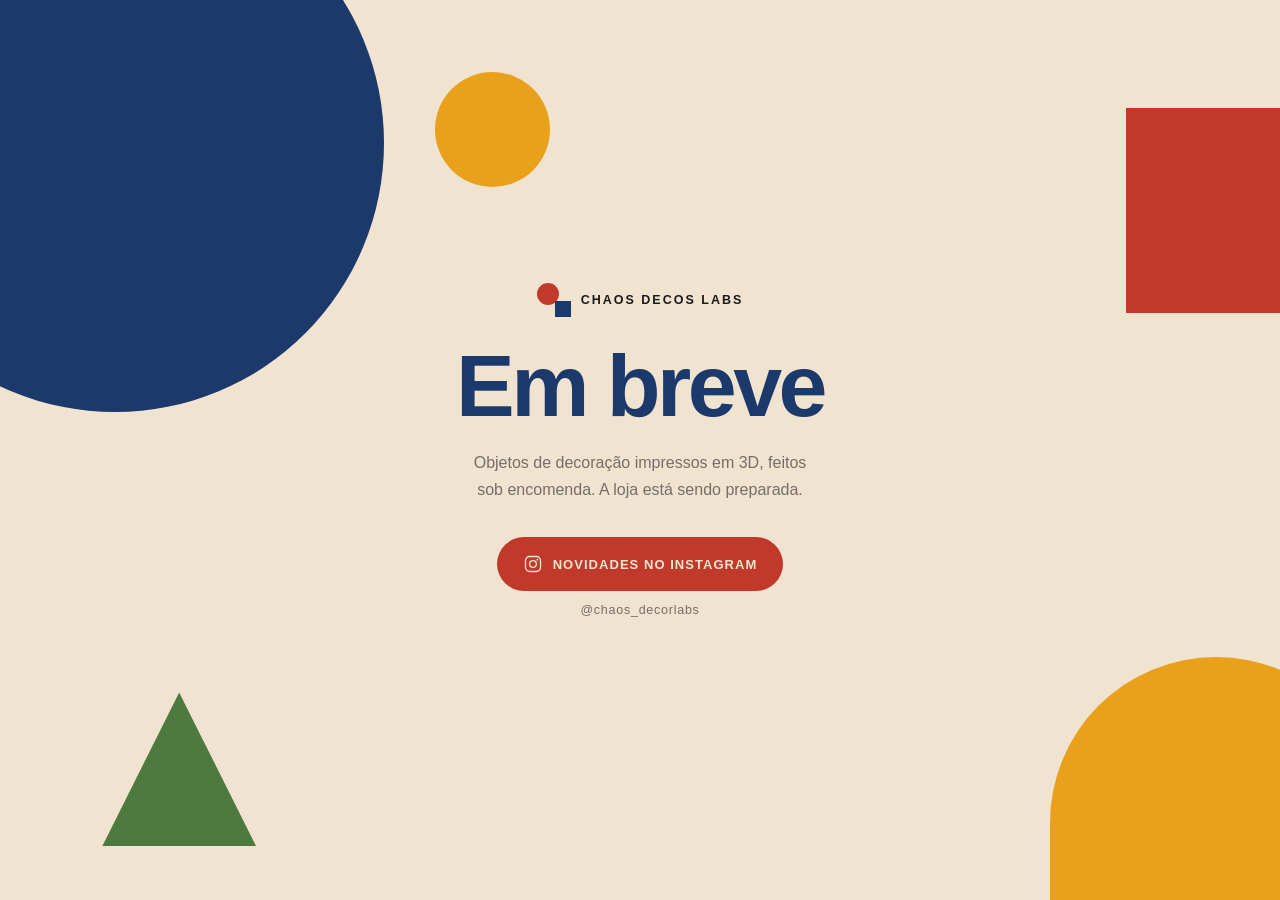
==== commit 8491c21d: "Add files via upload" ====
--- a/index.html
+++ b/index.html
@@ -1,5194 +1,154 @@
 <!doctype html>
 <!--
-  PORTFÓLIO CARLOS A. BOICO — SISTEMA ORGANIZADO
+  CHAOS DECOS LABS — HOME DA LOJA (HALL)
+  ───────────────────────────────────────
+  Estrutura do seu wireframe: barra superior (busca, logo, moeda,
+  favoritas, carrinho) + menu de abas, carrossel grande de
+  produtos e o carrossel "Decor para casa".
 
-  COMO LER ESTE ARQUIVO:
-  1. CSS / VISUAL: fica dentro da tag STYLE, separado por blocos com títulos.
-  2. HTML / ESTRUTURA: fica dentro da tag BODY, separado por comentários.
-  3. CONTEÚDO EDITÁVEL: fica no começo da tag SCRIPT, principalmente em:
-     - const projects     -> projetos, capas, fotos, infos e desenhos
-     - const systemPages  -> textos das páginas Sobre mim / Projetos / Contato
+  ONDE MEXER:
+  - Catálogo, preços e ícones  → chaos-dados.js
+  - Cores, tipografia, layout  → chaos-loja.css
+  - Só o que é exclusivo da home fica neste arquivo.
 
-  COMO TROCAR IMAGENS:
-  - Coloque a imagem dentro da pasta assets/
-  - No projeto, use o caminho assim: src: 'assets/nome-da-imagem.jpg'
-
-  EVITE ALTERAR:
-  - nomes de classes CSS
-  - ids do HTML
-  - nomes das funções JavaScript
-  A não ser que você queira mudar o funcionamento do sistema.
+  PÁGINAS DO CONJUNTO:
+  index.html (esta) · produtos.html · produto.html
+  favoritas.html · carrinho.html · politicas.html
 -->
-
-<!-- BUILD: andamento-v10 -->
 <html lang="pt-BR">
 <head>
   <meta charset="utf-8" />
   <meta name="viewport" content="width=device-width, initial-scale=1" />
-  <!-- TÍTULO E DESCRIÇÃO: é o que aparece no resultado do Google e na aba do navegador.
-       Se mudar aqui, repita em "const identidade" (no começo do script) e nas linhas og: abaixo. -->
-  <title>Carlos A. Boico — Portfólio de Arquitetura e Urbanismo</title>
-  <meta name="description" content="Portfólio de Carlos A. Boico, estudante de Arquitetura e Urbanismo e ilustrador em Campo Grande/MS. Projetos de interiores, reforma, paisagismo e mobiliário." />
-  <meta name="author" content="Carlos A. Boico" />
-  <meta name="robots" content="index, follow, max-image-preview:large" />
+  <title>Chaos Decos Labs — Loja</title>
+  <meta name="description" content="Loja Chaos Decos Labs — objetos de decoração impressos em 3D: forma, função e cor com propósito." />
+  <meta name="theme-color" content="#F0E4D0" />
+  <!-- A cortina "Em breve" precisa rodar ANTES de a página desenhar,
+       por isso vem no <head> e antes do CSS. -->
+  <script src="chaos-config.js"></script>
+  <link rel="stylesheet" href="chaos-loja.css">
+</head>
+<body>
 
-  <!-- PRÉ-VISUALIZAÇÃO DO LINK (WhatsApp, Instagram, LinkedIn...): título, frase e imagem.
-       A imagem precisa do endereço completo do site. QUANDO O ENDEREÇO DO SITE MUDAR
-       (domínio próprio ou outro nome no GitHub), troque o começo da linha "og:image".
-       É a única linha deste arquivo que depende do endereço. -->
-  <meta property="og:type" content="website" />
-  <meta property="og:locale" content="pt_BR" />
-  <meta property="og:site_name" content="Carlos A. Boico" />
-  <meta property="og:title" content="Carlos A. Boico — Portfólio de Arquitetura e Urbanismo" />
-  <meta property="og:description" content="Estudante de Arquitetura e Urbanismo e ilustrador em Campo Grande/MS. Projetos de interiores, reforma, paisagismo e mobiliário." />
-  <meta property="og:image" content="https://arguiteto.github.io/PORTCarlosABoico/assets/compartilhar.jpg" />
-  <meta property="og:image:width" content="1200" />
-  <meta property="og:image:height" content="630" />
-  <meta property="og:image:alt" content="Render do Salão Vitalina de Beleza, projeto de interiores do portfólio de Carlos A. Boico" />
-  <meta name="twitter:card" content="summary_large_image" />
+  <header class="site-header" id="cabecalho"></header>
 
-  <!-- Marca que o JavaScript está ligado. Com ele ligado, a "versão em texto" do portfólio
-       (bloco no começo do BODY) fica escondida e o site funciona como sempre. -->
-  <script>document.documentElement.classList.add('js');</script>
-  <meta name="theme-color" content="#f4efe8" />
-  <link rel="icon" href="assets/favicon.svg" type="image/svg+xml" />
-  <link rel="icon" href="assets/favicon-32.png" sizes="32x32" type="image/png" />
-  <link rel="apple-touch-icon" href="assets/favicon-180.png" />
+  <!-- ── CARROSSEL PRINCIPAL ── -->
+  <section class="hero-carousel">
+    <div class="hero-track" id="heroTrack"></div>
+    <button class="hero-arrow prev" id="heroPrev" aria-label="Produto anterior"><span class="icon"></span></button>
+    <button class="hero-arrow next" id="heroNext" aria-label="Próximo produto"><span class="icon"></span></button>
+    <div class="hero-dots" id="heroDots"></div>
+  </section>
 
-  <style>
-    /*
-      ─────────────────────────────────────────────
-      CSS / VISUAL DO SITE
-      ─────────────────────────────────────────────
-      ORDEM DOS BLOCOS:
-      01. Variáveis de cor, medidas e base
-      02. Barra superior
-      03. Hall / carrossel principal
-      04. Páginas internas do menu
-      05. Página interna de projeto
-      06. Painéis Infos / Desenhos
-      07. Lightbox / imagem ampliada
-      08. Responsivo
-      09. Ajustes finais
-    */
+  <!-- ── FAIXA ── -->
+  <div class="strip-bar"><p>Impressão 3D de decoração · feito sob encomenda no Brasil</p></div>
 
-    /* ── 01. VARIÁVEIS GERAIS ───────────────────────────── */
-    :root {
-      --bg: #f4efe8;
-      --paper: #f4efe8;
-      --text: #171217;
-      --muted: #6e6372;
-      --purple: #6d28d9;
-      --purple-dark: #2e1065;
-      --purple-pale: #f1eaff;
-      --line: rgba(46, 16, 101, .16);
-      --shadow: 0 18px 55px rgba(46, 16, 101, .10);
-      --radius: 26px;
-      --content-width: 1360px;
-      --edge: clamp(18px, 3.2vw, 44px);
-    }
-
-    * { box-sizing: border-box; }
-
-    html { scroll-behavior: smooth; }
-
-    body {
-      margin: 0;
-      font-family: Georgia, "Times New Roman", serif;
-      color: var(--text);
-      background: #6f5d4b;
-      overflow-x: hidden;
-    }
-
-    body.modal-open,
-    body.panel-open,
-    body.menu-open {
-      overflow: hidden;
-    }
-
-    a { color: inherit; text-decoration: none; }
-
-    button, input, textarea { font: inherit; }
-
-    button { -webkit-tap-highlight-color: transparent; }
-
-    /* ── 02. BARRA SUPERIOR / TOPO ──────────────────────── */
-
-    /* ── FAIXA HARLEQUIM ──────────────────────────────── */
-    @keyframes harlequinScroll {
-      0%   { background-position: 0 0, 22px 22px; }
-      100% { background-position: -44px 0, -22px 22px; }
-    }
-
-    .harlequin-stripe {
-      height: 44px;
-      width: 100%;
-      animation: harlequinScroll 2.8s linear infinite;
-      /* Paleta padrão: vermelho circo (home) */
-      --hq-d: #B91C1C;
-      --hq-b: #F5EDD8;
-      background-image:
-        linear-gradient(45deg, var(--hq-d) 25%, transparent 25%, transparent 75%, var(--hq-d) 75%),
-        linear-gradient(45deg, var(--hq-d) 25%, transparent 25%, transparent 75%, var(--hq-d) 75%);
-      background-size: 44px 44px;
-      background-color: var(--hq-b);
-      flex-shrink: 0;
-    }
-
-    /* Projetos → roxo arlequim */
-    body.page-projetos .harlequin-stripe {
-      --hq-d: #4C1D95;
-      --hq-b: #EDE9FE;
-    }
-
-    /* Sobre → floresta verde */
-    body.page-sobre .harlequin-stripe {
-      --hq-d: #14532D;
-      --hq-b: #DCFCE7;
-    }
-
-    /* Contato → Kill Bill preto/amarelo */
-    body.page-contato .harlequin-stripe {
-      --hq-d: #1C1917;
-      --hq-b: #FDE047;
-    }
-
-    .site-header {
-      height: auto;
-      display: flex;
-      flex-direction: column;
-      align-items: stretch;
-      justify-content: flex-start;
-      padding: 0;
-      background: rgba(247, 242, 236, .86);
-      backdrop-filter: blur(18px);
-      position: sticky;
-      top: 0;
-      z-index: 20;
-      border-bottom: 1px solid rgba(46, 16, 101, .06);
-    }
-
-    /* Wrapper para empilhar faixa + nav dentro do header sticky */
-    .site-header-inner {
-      width: 100%;
-      display: flex;
-      align-items: center;
-      justify-content: space-between;
-      padding: 0 var(--edge);
-      height: 70px;
-    }
-
-    .logo {
-      width: clamp(76px, 7vw, 112px);
-      height: 52px;
-      border: 0;
-      border-radius: 0;
-      display: grid;
-      place-items: center;
-      line-height: 1;
-      background: transparent;
-      flex: 0 0 auto;
-      overflow: visible;
-    }
-
-    .logo img {
-      display: block;
-      width: 100%;
-      max-width: 100%;
-      height: auto;
-      object-fit: contain;
-    }
-
-    .menu-button { display: none; }
-
-    .top-actions {
-      display: flex;
-      align-items: center;
-      justify-content: flex-end;
-      gap: clamp(12px, 2.4vw, 34px);
-      margin-left: auto;
-    }
-
-    .top-icon {
-      display: inline-flex;
-      align-items: center;
-      gap: 8px;
-      border: 0;
-      background: transparent;
-      color: var(--text);
-      font-family: Arial, Helvetica, sans-serif;
-      font-size: clamp(12px, 1vw, 14px);
-      letter-spacing: .08em;
-      text-transform: uppercase;
-      padding: 10px 0;
-      cursor: pointer;
-      transition: opacity .2s ease, transform .2s ease;
-    }
-
-    .top-icon:hover,
-    .top-icon:focus-visible {
-      opacity: .62;
-      transform: translateY(-1px);
-      outline: none;
-    }
-
-    .icon-mark {
-      width: 21px;
-      height: 21px;
-      display: inline-grid;
-      place-items: center;
-      color: var(--text);
-      flex: 0 0 auto;
-    }
-
-    .icon-mark svg {
-      width: 100%;
-      height: 100%;
-      display: block;
-      fill: none;
-      stroke: currentColor;
-      stroke-width: 1.35;
-      stroke-linecap: round;
-      stroke-linejoin: round;
-    }
-
-    .menu-panel {
-      position: fixed;
-      inset: 0;
-      z-index: 70;
-      background: var(--purple-dark);
-      color: var(--paper);
-      transform: translateY(-101%);
-      transition: transform .55s cubic-bezier(.76, 0, .24, 1);
-      padding: 22px;
-      display: flex;
-      flex-direction: column;
-      justify-content: space-between;
-    }
-
-    .menu-panel.is-open { transform: translateY(0); }
-
-    .menu-panel__top {
-      display: flex;
-      justify-content: space-between;
-      align-items: center;
-    }
-
-    .menu-panel .logo { color: var(--paper); }
-
-    .menu-panel .logo img {
-      filter: invert(1);
-    }
-
-    .close-menu {
-      background: transparent;
-      color: var(--paper);
-      border: 0;
-      cursor: pointer;
-      font-size: 20px;
-    }
-
-    .menu-links {
-      display: grid;
-      gap: 10px;
-      margin: 10vh 0;
-    }
-
-    .menu-links a {
-      font-size: clamp(42px, 8vw, 112px);
-      line-height: .94;
-      letter-spacing: -0.06em;
-      border-bottom: 1px solid rgba(255, 255, 255, .18);
-      padding-bottom: 12px;
-    }
-
-    .menu-note {
-      display: none;
-    }
-
-    .home-view.is-hidden { display: none; }
-
-    .content-scale {
-      width: min(100%, var(--content-width));
-      margin-inline: auto;
-      padding-inline: var(--edge);
-    }
-
-    /* ── 03. HALL / CARROSSEL PRINCIPAL ─────────────────── */
-    .project-strip {
-      padding: clamp(26px, 3.2vw, 46px) 0 32px;
-      overflow: hidden;
-      border-bottom: 1px solid rgba(244, 236, 222, .20);
-    }
-
-    .carousel-shell {
-      position: relative;
-      width: min(100%, var(--content-width));
-      margin-inline: auto;
-      padding-inline: var(--edge);
-    }
-
-    .project-track {
-      display: flex;
-      gap: clamp(18px, 2.2vw, 30px);
-      overflow-x: auto;
-      overflow-y: hidden;
-      scroll-snap-type: x mandatory;
-      scrollbar-width: none;
-      padding: 0 0 12px;
-      cursor: grab;
-      user-select: none;
-      -webkit-overflow-scrolling: touch;
-      touch-action: pan-x;
-    }
-
-    .project-track::-webkit-scrollbar { display: none; }
-
-    .project-track.is-dragging {
-      cursor: grabbing;
-      scroll-snap-type: none;
-    }
-
-    .project-track.is-auto-scrolling {
-      scroll-snap-type: none;
-    }
-
-    .project-card {
-      flex: 0 0 clamp(220px, 20vw, 300px);
-      scroll-snap-align: start;
-      border: 0;
-      background: transparent;
-      padding: 0;
-      color: inherit;
-      text-align: left;
-      cursor: pointer;
-    }
-
-    .project-card:focus-visible,
-    .project-card:hover .project-title {
-      color: #fff5e6;
-      outline: none;
-    }
-
-    .project-image {
-      height: clamp(300px, 36vw, 490px);
-      position: relative;
-      overflow: hidden;
-      background: linear-gradient(135deg, rgba(46, 16, 101, .18), rgba(255,255,255,.36));
-      filter: grayscale(.78) contrast(.94) brightness(1.03);
-      transition: filter .35s ease, transform .35s ease;
-      isolation: isolate;
-    }
-
-    .project-image::before,
-    .project-image::after,
-    .media-block::before,
-    .drawing-card::before,
-    .lightbox-media::before,
-    .drawing-full-image::before {
-      content: "";
-      position: absolute;
-      inset: 0;
-    }
-
-    .project-image::before,
-    .media-block::before,
-    .drawing-card::before,
-    .lightbox-media::before,
-    .drawing-full-image::before {
-      background: var(--art, linear-gradient(135deg, rgba(46, 16, 101, .18), rgba(255,255,255,.36)));
-      background-size: cover;
-      background-position: center;
-      z-index: -2;
-    }
-
-    .project-image::after,
-    .media-block::after,
-    .drawing-card::after,
-    .lightbox-media::after {
-      content: "";
-      position: absolute;
-      inset: 0;
-      background: linear-gradient(180deg, rgba(46,16,101,.02), rgba(46,16,101,.16));
-      mix-blend-mode: multiply;
-      z-index: -1;
-    }
-
-    .art-1 { --art: linear-gradient(90deg, rgba(23,18,23,.14) 0 18%, transparent 18% 24%, rgba(23,18,23,.1) 24% 42%, transparent 42%), linear-gradient(135deg, #d7d1c9, #f6f2ec 52%, #b7abbc); }
-    .art-2 { --art: linear-gradient(90deg, transparent 0 16%, rgba(255,255,255,.48) 16% 26%, transparent 26% 46%, rgba(46,16,101,.15) 46% 58%, transparent 58%), linear-gradient(180deg, #d7d3cd, #f7f2ec 42%, #c2bbc7); }
-    .art-3 { --art: radial-gradient(circle at 18% 20%, rgba(255,255,255,.92) 0 9%, transparent 10%), linear-gradient(90deg, rgba(46,16,101,.14) 0 2px, transparent 2px 80px), linear-gradient(160deg, #dbe0db, #f5f1ea 48%, #b8afbc); }
-    .art-4 { --art: radial-gradient(circle at 82% 18%, rgba(46,16,101,.22) 0 12%, transparent 13%), linear-gradient(110deg, transparent 0 43%, rgba(255,255,255,.76) 43% 70%, transparent 70%), linear-gradient(180deg, #d0d0c9, #f3eee8 60%, #b4a9bc); }
-    .art-5 { --art: linear-gradient(90deg, rgba(23,18,23,.11) 0 18%, transparent 18% 29%, rgba(46,16,101,.14) 29% 52%, transparent 52%), repeating-linear-gradient(0deg, #dad5cf 0 22px, #f7f2ec 22px 44px); }
-    .art-6 { --art: linear-gradient(140deg, rgba(255,255,255,.72) 0 28%, transparent 28% 44%, rgba(46,16,101,.16) 44% 72%, transparent 72%), linear-gradient(180deg, #cac6c0, #f7f2ec 50%, #b5acbd); }
-    .art-7 { --art: radial-gradient(circle at 20% 78%, rgba(46,16,101,.18) 0 16%, transparent 17%), linear-gradient(90deg, rgba(255,255,255,.78) 0 12%, transparent 12% 70%), linear-gradient(145deg, #d8d1ca, #f4efe8, #b5acbb); }
-    .art-8 { --art: linear-gradient(120deg, transparent 0 28%, rgba(23,18,23,.10) 28% 38%, transparent 38% 70%), repeating-linear-gradient(90deg, #efe9e2 0 34px, #cfc7c0 34px 36px); }
-    .art-9 { --art: radial-gradient(circle at 76% 34%, rgba(255,255,255,.85) 0 11%, transparent 12%), linear-gradient(165deg, #cbc7c0 0 34%, #f7f2ec 34% 64%, #b8adbd 64% 100%); }
-    .art-10 { --art: linear-gradient(180deg, rgba(46,16,101,.10) 0 15%, transparent 15% 42%, rgba(23,18,23,.10) 42% 57%, transparent 57%), linear-gradient(135deg, #e1ddd5, #f6f0ea 56%, #b7afbd); }
-    .art-11 { --art: radial-gradient(circle at 50% 50%, rgba(46,16,101,.16) 0 2px, transparent 3px 30px), linear-gradient(135deg, #d2ccc4, #f7f2ec 48%, #bbb2c1); }
-    .art-12 { --art: linear-gradient(90deg, rgba(255,255,255,.75) 0 10%, transparent 10% 30%, rgba(46,16,101,.13) 30% 44%, transparent 44%), linear-gradient(180deg, #d7d2ca, #f7f2ec 48%, #c1b7c7); }
-
-    .project-title {
-      margin: 12px 0 0;
-      font-size: 16px;
-      line-height: 1.25;
-      color: #eadcc8;
-      transition: color .2s ease;
-    }
-
-    .project-meta {
-      margin: 5px 0 0;
-      font-family: Arial, Helvetica, sans-serif;
-      font-size: 11px;
-      text-transform: uppercase;
-      letter-spacing: .12em;
-      color: rgba(234, 220, 200, .72);
-    }
-
-    .carousel-controls {
-      display: flex;
-      justify-content: flex-end;
-      gap: 8px;
-      padding: 5px 0 0;
-    }
-
-    .round-control,
-    .carousel-controls button,
-    .project-action,
-    .lightbox-arrow {
-      border-radius: 999px;
-      border: 1px solid var(--line);
-      background: rgba(255,255,255,.16);
-      color: var(--purple-dark);
-      cursor: pointer;
-      transition: transform .2s ease, background .2s ease, color .2s ease, border-color .2s ease;
-    }
-
-    .carousel-controls button,
-    .round-control {
-      width: 42px;
-      height: 42px;
-    }
-
-    .round-control:hover,
-    .carousel-controls button:hover,
-    .project-action:hover,
-    .lightbox-arrow:hover {
-      background: var(--purple-pale);
-      transform: translateY(-2px);
-    }
-
-    .hero {
-      min-height: 70vh;
-      display: grid;
-      grid-template-columns: 1.25fr .75fr;
-      gap: clamp(32px, 8vw, 120px);
-      align-items: end;
-      border-bottom: 1px solid var(--line);
-    }
-
-    .home-section,
-    .hero {
-      padding-block: clamp(48px, 8vw, 110px);
-    }
-
-    .eyebrow {
-      display: inline-flex;
-      align-items: center;
-      gap: 8px;
-      font-family: Arial, Helvetica, sans-serif;
-      text-transform: uppercase;
-      letter-spacing: .16em;
-      font-size: 11px;
-      color: var(--purple);
-      margin: 0 0 18px;
-    }
-
-    .eyebrow::before {
-      content: "";
-      width: 26px;
-      height: 1px;
-      background: currentColor;
-    }
-
-    h1 {
-      margin: 0;
-      font-size: clamp(52px, 10vw, 142px);
-      line-height: .86;
-      letter-spacing: -0.08em;
-      font-weight: 400;
-      max-width: 980px;
-    }
-
-    .hero-text {
-      font-family: Arial, Helvetica, sans-serif;
-      color: var(--muted);
-      font-size: clamp(15px, 1.4vw, 19px);
-      line-height: 1.75;
-      max-width: 520px;
-    }
-
-    .hero-actions {
-      display: flex;
-      flex-wrap: wrap;
-      gap: 10px;
-      margin-top: 24px;
-    }
-
-    .button {
-      display: inline-flex;
-      align-items: center;
-      justify-content: center;
-      min-height: 46px;
-      padding: 0 18px;
-      border-radius: 999px;
-      border: 1px solid var(--purple-dark);
-      font-family: Arial, Helvetica, sans-serif;
-      font-size: 13px;
-      transition: transform .2s ease, background .2s ease, color .2s ease;
-    }
-
-    .button.primary {
-      background: var(--purple-dark);
-      color: var(--paper);
-    }
-
-    .button:hover {
-      transform: translateY(-2px);
-      background: var(--purple);
-      border-color: var(--purple);
-      color: var(--paper);
-    }
-
-    .home-section {
-      border-bottom: 1px solid var(--line);
-    }
-
-    .section-head {
-      display: flex;
-      justify-content: space-between;
-      gap: 24px;
-      align-items: end;
-      margin-bottom: 34px;
-    }
-
-    .section-label {
-      margin: 0;
-      font-family: Arial, Helvetica, sans-serif;
-      color: var(--purple);
-      font-size: 12px;
-      letter-spacing: .14em;
-      text-transform: uppercase;
-    }
-
-    h2 {
-      margin: 8px 0 0;
-      font-size: clamp(36px, 5.5vw, 82px);
-      line-height: .92;
-      letter-spacing: -0.06em;
-      font-weight: 400;
-    }
-
-    .small-copy {
-      margin: 0;
-      max-width: 420px;
-      color: var(--muted);
-      font-family: Arial, Helvetica, sans-serif;
-      line-height: 1.7;
-      font-size: 14px;
-    }
-
-    .info-grid {
-      display: grid;
-      grid-template-columns: repeat(3, 1fr);
-      border-top: 1px solid var(--line);
-      border-left: 1px solid var(--line);
-    }
-
-    .info-card {
-      min-height: 230px;
-      padding: 24px;
-      border-right: 1px solid var(--line);
-      border-bottom: 1px solid var(--line);
-      background: rgba(255, 255, 255, .22);
-      display: flex;
-      flex-direction: column;
-      justify-content: space-between;
-    }
-
-    .info-card span {
-      color: var(--purple);
-      font-family: Arial, Helvetica, sans-serif;
-      font-size: 12px;
-      letter-spacing: .14em;
-      text-transform: uppercase;
-    }
-
-    .info-card h3 {
-      margin: 18px 0 0;
-      font-size: 25px;
-      font-weight: 400;
-      letter-spacing: -0.04em;
-    }
-
-    .info-card p {
-      margin: 22px 0 0;
-      color: var(--muted);
-      font-family: Arial, Helvetica, sans-serif;
-      line-height: 1.7;
-      font-size: 14px;
-    }
-
-    .about {
-      display: grid;
-      grid-template-columns: .95fr 1.05fr;
-      gap: clamp(32px, 8vw, 100px);
-      align-items: start;
-    }
-
-    .about-mark {
-      min-height: 420px;
-      border-radius: var(--radius);
-      background: radial-gradient(circle at 30% 24%, rgba(167, 139, 250, .42), transparent 24%), linear-gradient(135deg, var(--purple-dark), var(--purple), #a78bfa);
-      color: var(--paper);
-      padding: 28px;
-      display: flex;
-      flex-direction: column;
-      justify-content: space-between;
-      box-shadow: var(--shadow);
-    }
-
-    .about-mark strong {
-      font-size: clamp(48px, 8vw, 100px);
-      line-height: .86;
-      letter-spacing: -0.08em;
-      font-weight: 400;
-    }
-
-    .about-copy p {
-      margin: 0 0 22px;
-      color: var(--muted);
-      font-family: Arial, Helvetica, sans-serif;
-      font-size: clamp(16px, 1.6vw, 21px);
-      line-height: 1.75;
-    }
-
-    .contact {
-      min-height: 60vh;
-      display: grid;
-      place-items: center;
-      text-align: center;
-      background: var(--purple-dark);
-      color: var(--paper);
-    }
-
-    .contact h2 { max-width: 900px; }
-
-    .contact p {
-      margin: 22px auto 0;
-      max-width: 560px;
-      color: rgba(255, 255, 255, .72);
-      font-family: Arial, Helvetica, sans-serif;
-      line-height: 1.75;
-    }
-
-    .contact .button {
-      margin-top: 28px;
-      border-color: rgba(255, 255, 255, .55);
-      color: var(--paper);
-    }
-
-    .contact .button:hover {
-      background: var(--paper);
-      color: var(--purple-dark);
-      border-color: var(--paper);
-    }
-
-    /* ── 05. PÁGINA INTERNA DOS PROJETOS ────────────────── */
-    .project-view {
-      min-height: 100vh;
-      display: none;
-    }
-
-    .project-view.is-active { display: block; }
-
-    .project-header {
-      min-height: 74px;
-      display: grid;
-      grid-template-columns: 1fr auto;
-      align-items: center;
-      gap: 18px;
-      padding: 10px var(--edge);
-      position: sticky;
-      top: 0;
-      z-index: 45;
-      background: rgba(247, 242, 236, .9);
-      backdrop-filter: blur(18px);
-      border-bottom: 1px solid rgba(46, 16, 101, .08);
-    }
-
-    .project-header-left {
-      display: flex;
-      align-items: center;
-      gap: 18px;
-      min-width: 0;
-    }
-
-    .project-name {
-      margin: 0;
-      font-size: clamp(18px, 2.3vw, 34px);
-      line-height: 1;
-      letter-spacing: -0.04em;
-      white-space: nowrap;
-      overflow: hidden;
-      text-overflow: ellipsis;
-    }
-
-    .project-actions {
-      display: flex;
-      justify-content: flex-end;
-      gap: 9px;
-    }
-
-    .project-action {
-      min-height: 40px;
-      padding: 0 16px;
-      font-family: Arial, Helvetica, sans-serif;
-      font-size: 13px;
-      background: rgba(255,255,255,.20);
-    }
-
-    .project-action.is-active {
-      background: var(--purple-dark);
-      color: var(--paper);
-      border-color: var(--purple-dark);
-    }
-
-    .project-stage {
-      width: min(100%, var(--content-width));
-      margin-inline: auto;
-      padding: clamp(22px, 3.4vw, 44px) var(--edge) clamp(56px, 8vw, 110px);
-    }
-
-    .project-intro {
-      display: grid;
-      grid-template-columns: 1fr .55fr;
-      gap: clamp(24px, 5vw, 80px);
-      align-items: end;
-      padding: 0 0 clamp(24px, 4vw, 44px);
-    }
-
-    .project-intro h1 {
-      font-size: clamp(48px, 8vw, 116px);
-      max-width: 980px;
-    }
-
-    .project-intro-text {
-      margin: 0;
-      color: var(--muted);
-      font-family: Arial, Helvetica, sans-serif;
-      line-height: 1.7;
-      font-size: 15px;
-    }
-
-    .project-media-area {
-      display: grid;
-      grid-template-columns: minmax(0, 1fr) minmax(280px, 360px);
-      gap: clamp(18px, 2.6vw, 34px);
-      align-items: start;
-    }
-
-    .vertical-carousel {
-      position: sticky;
-      top: 96px;
-      height: min(74vh, 720px);
-      min-height: 510px;
-      overflow: hidden;
-      background: rgba(255,255,255,.28);
-      border: 1px solid var(--line);
-      box-shadow: var(--shadow);
-      isolation: isolate;
-    }
-
-    .vertical-carousel-track {
-      display: flex;
-      flex-direction: column;
-      will-change: transform;
-      transition: transform .9s cubic-bezier(.76, 0, .24, 1);
-    }
-
-    .media-block {
-      min-height: min(74vh, 720px);
-      height: min(74vh, 720px);
-      position: relative;
-      overflow: hidden;
-      isolation: isolate;
-      border: 0;
-      cursor: pointer;
-      background: transparent;
-    }
-
-    .media-block-label {
-      position: absolute;
-      left: 10px;
-      right: 10px;
-      bottom: 10px;
-      z-index: 2;
-      display: flex;
-      justify-content: flex-start;
-      align-items: center;
-      gap: 5px;
-      flex-wrap: wrap;
-      pointer-events: none;
-    }
-
-    .media-block-label strong,
-    .media-block-label span {
-      display: inline-flex;
-      align-items: center;
-      min-height: 18px;
-      padding: 0 7px;
-      border-radius: 999px;
-      background: rgba(251, 248, 244, .74);
-      border: 1px solid rgba(23, 18, 23, .08);
-      backdrop-filter: blur(4px);
-      color: rgba(23, 18, 23, .76);
-      font-family: Arial, Helvetica, sans-serif;
-      font-size: 9px;
-      line-height: 1;
-      letter-spacing: .07em;
-      text-transform: uppercase;
-      white-space: nowrap;
-      text-shadow: none;
-      font-weight: 400;
-    }
-
-    .media-block-label strong {
-      letter-spacing: .04em;
-      font-weight: 400;
-    }
-
-    .project-side {
-      display: grid;
-      gap: 16px;
-    }
-
-    .side-card {
-      border: 1px solid var(--line);
-      background: rgba(255,255,255,.24);
-      padding: 22px;
-      min-height: 210px;
-    }
-
-    .side-card h3 {
-      margin: 0;
-      font-size: 27px;
-      letter-spacing: -0.04em;
-      font-weight: 400;
-    }
-
-    .side-card p {
-      margin: 16px 0 0;
-      color: var(--muted);
-      font-family: Arial, Helvetica, sans-serif;
-      line-height: 1.65;
-      font-size: 14px;
-    }
-
-    .progress-dots {
-      display: flex;
-      flex-wrap: wrap;
-      gap: 8px;
-      margin-top: 18px;
-    }
-
-    .progress-dots button {
-      width: 9px;
-      height: 9px;
-      border-radius: 999px;
-      border: 1px solid var(--purple-dark);
-      background: transparent;
-      padding: 0;
-      cursor: pointer;
-      opacity: .45;
-    }
-
-    .progress-dots button.is-active {
-      background: var(--purple-dark);
-      opacity: 1;
-    }
-
-    .panel-backdrop {
-      position: fixed;
-      inset: 0;
-      background: rgba(23, 18, 23, .28);
-      z-index: 50;
-      opacity: 0;
-      pointer-events: none;
-      transition: opacity .26s ease;
-    }
-
-    .panel-backdrop.is-open {
-      opacity: 1;
-      pointer-events: auto;
-    }
-
-    /* ── 06. PAINÉIS LATERAIS: INFOS E DESENHOS ─────────── */
-    .info-panel,
-    .drawings-panel {
-      position: fixed;
-      top: 0;
-      right: 0;
-      z-index: 60;
-      width: min(460px, 92vw);
-      height: 100vh;
-      background: var(--paper);
-      box-shadow: -26px 0 70px rgba(23,18,23,.18);
-      transform: translateX(104%);
-      transition: transform .44s cubic-bezier(.76, 0, .24, 1);
-      display: flex;
-      flex-direction: column;
-      border-left: 1px solid var(--line);
-    }
-
-    .drawings-panel {
-      width: min(720px, 94vw);
-    }
-
-    .info-panel.is-open,
-    .drawings-panel.is-open {
-      transform: translateX(0);
-    }
-
-    .panel-head {
-      min-height: 74px;
-      display: flex;
-      align-items: center;
-      justify-content: space-between;
-      gap: 18px;
-      padding: 16px 20px;
-      border-bottom: 1px solid var(--line);
-    }
-
-    .panel-head h2 {
-      font-size: clamp(28px, 4vw, 48px);
-      margin: 0;
-    }
-
-    .panel-close {
-      width: 42px;
-      height: 42px;
-      border-radius: 999px;
-      border: 1px solid var(--line);
-      background: transparent;
-      color: var(--purple-dark);
-      cursor: pointer;
-      flex: 0 0 auto;
-    }
-
-    .panel-body {
-      padding: 22px 20px 32px;
-      overflow-y: auto;
-    }
-
-    .terrain-list {
-      display: grid;
-      gap: 12px;
-    }
-
-    .terrain-item {
-      display: flex;
-      justify-content: space-between;
-      gap: 18px;
-      padding-bottom: 12px;
-      border-bottom: 1px solid var(--line);
-      font-family: Arial, Helvetica, sans-serif;
-      font-size: 14px;
-    }
-
-    .terrain-item span:first-child {
-      color: var(--muted);
-    }
-
-    .terrain-item span:last-child {
-      text-align: right;
-      color: var(--text);
-    }
-
-    .drawings-grid {
-      display: grid;
-      grid-template-columns: repeat(2, minmax(0, 1fr));
-      gap: 14px;
-    }
-
-    .drawing-card {
-      min-height: 250px;
-      border: 1px solid var(--line);
-      background: #fff;
-      position: relative;
-      overflow: hidden;
-      isolation: isolate;
-      cursor: pointer;
-      padding: 0;
-    }
-
-    .drawing-card::after {
-      background: linear-gradient(180deg, transparent 54%, rgba(23,18,23,.38));
-    }
-
-    /* ── Desenhos tecnicos: aparecem inteiros, sem corte ── */
-    .drawing-img {
-      position: absolute;
-      inset: 0;
-      width: 100%;
-      height: 100%;
-      object-fit: contain;
-      object-position: center;
-      display: block;
-      z-index: 1;
-      pointer-events: none;
-    }
-
-    .drawing-full-img {
-      width: 100%;
-      height: 100%;
-      object-fit: contain;
-      object-position: center;
-      display: block;
-    }
-
-    /* Fundo da prancha preenche a sobra do enquadramento. */
-    .drawing-card.has-real-image,
-    .drawing-card.has-real-image .drawing-img,
-    .drawing-full-image.has-real-image,
-    .drawing-full-image.has-real-image .drawing-full-img {
-      background: var(--fundo, #fff) !important;
-    }
-
-    /* Desenho com arquivo: sem os degrades decorativos por tras/por cima. */
-    .drawing-card.has-real-image::before,
-    .drawing-card.has-real-image::after,
-    .drawing-full-image.has-real-image::before,
-    .drawing-full-image.has-real-image::after {
-      display: none;
-    }
-
-    /* Prancha no carrossel do projeto: inteira, sem corte. */
-    .project-view .media-block.is-fit-contain .media-img,
-    .project-view .media-block.is-fit-contain img {
-      object-fit: contain !important;
-    }
-
-    .project-view .media-block.is-fit-contain::before,
-    .project-view .media-block.is-fit-contain::after {
-      display: none;
-    }
-
-    .drawing-title {
-      position: absolute;
-      left: 12px;
-      right: 12px;
-      bottom: 12px;
-      z-index: 2;
-      color: var(--paper);
-      font-family: Arial, Helvetica, sans-serif;
-      font-size: 12px;
-      letter-spacing: .11em;
-      text-transform: uppercase;
-      text-align: left;
-    }
-
-    .drawing-card.is-foto .drawing-img {
-      object-fit: cover;
-    }
-
-    .drawing-card.has-real-image .drawing-title {
-      color: #171217;
-      background: rgba(255, 255, 255, .82);
-      padding: 5px 8px;
-      width: fit-content;
-      max-width: calc(100% - 24px);
-    }
-
-    /* ── 07. VISUALIZAÇÃO AMPLA / LIGHTBOX ──────────────── */
-    .lightbox {
-      position: fixed;
-      inset: 0;
-      z-index: 90;
-      display: none;
-      background: rgba(23, 18, 23, .86);
-      color: var(--paper);
-    }
-
-    .lightbox.is-open { display: grid; }
-
-    .lightbox-inner {
-      position: relative;
-      width: min(100%, 1480px);
-      height: 100vh;
-      margin-inline: auto;
-      padding: 74px var(--edge) 34px;
-      display: grid;
-      grid-template-rows: 1fr auto;
-      gap: 14px;
-    }
-
-    .lightbox-top {
-      position: absolute;
-      top: 18px;
-      left: var(--edge);
-      right: var(--edge);
-      display: flex;
-      align-items: center;
-      justify-content: space-between;
-      gap: 16px;
-      z-index: 4;
-      font-family: Arial, Helvetica, sans-serif;
-      font-size: 13px;
-      color: rgba(255,255,255,.78);
-    }
-
-    .lightbox-close {
-      width: 44px;
-      height: 44px;
-      border-radius: 999px;
-      border: 1px solid rgba(255,255,255,.35);
-      color: var(--paper);
-      background: rgba(255,255,255,.08);
-      cursor: pointer;
-    }
-
-    .lightbox-stage {
-      position: relative;
-      min-height: 0;
-      display: grid;
-      place-items: center;
-    }
-
-    .lightbox-media {
-      width: min(100%, 1180px);
-      height: min(72vh, 720px);
-      position: relative;
-      overflow: hidden;
-      isolation: isolate;
-      background: rgba(255,255,255,.08);
-    }
-
-    .lightbox-arrow {
-      position: absolute;
-      top: 50%;
-      transform: translateY(-50%);
-      width: 52px;
-      height: 52px;
-      border-color: rgba(255,255,255,.35);
-      color: var(--paper);
-      background: rgba(255,255,255,.08);
-      z-index: 3;
-      font-size: 22px;
-    }
-
-    .lightbox-arrow:hover {
-      transform: translateY(-50%);
-      background: rgba(255,255,255,.18);
-    }
-
-    .lightbox-arrow.prev { left: 0; }
-    .lightbox-arrow.next { right: 0; }
-
-    .lightbox-caption {
-      display: flex;
-      justify-content: space-between;
-      gap: 18px;
-      align-items: center;
-      font-family: Arial, Helvetica, sans-serif;
-      color: rgba(255,255,255,.74);
-      font-size: 13px;
-    }
-
-    .drawing-full {
-      position: fixed;
-      inset: 0;
-      z-index: 95;
-      display: none;
-      background: rgba(247, 242, 236, .96);
-      color: var(--text);
-    }
-
-    .drawing-full.is-open { display: grid; }
-
-    .drawing-full-inner {
-      position: relative;
-      width: min(100%, 1500px);
-      height: 100vh;
-      margin: 0 auto;
-      padding: 76px var(--edge) 34px;
-      display: grid;
-      place-items: center;
-    }
-
-    .drawing-full-close {
-      position: absolute;
-      top: 18px;
-      right: var(--edge);
-      width: 46px;
-      height: 46px;
-      border-radius: 999px;
-      border: 1px solid var(--line);
-      background: var(--paper);
-      color: var(--purple-dark);
-      cursor: pointer;
-      z-index: 2;
-    }
-
-    .drawing-full-title {
-      position: absolute;
-      top: 30px;
-      left: var(--edge);
-      margin: 0;
-      font-family: Arial, Helvetica, sans-serif;
-      color: var(--muted);
-      font-size: 13px;
-      letter-spacing: .12em;
-      text-transform: uppercase;
-    }
-
-    .drawing-full-image {
-      width: min(100%, 1220px);
-      height: min(78vh, 820px);
-      position: relative;
-      overflow: hidden;
-      isolation: isolate;
-      background: #fff;
-      border: 1px solid var(--line);
-      box-shadow: var(--shadow);
-    }
-
-
-
-    /* ── 07A. VERSÃO EM TEXTO DO PORTFÓLIO ────────────────
-       Bloco com os textos do site escritos direto no HTML (para o Google, para as
-       pré-visualizações de link e para quem abre o site sem JavaScript).
-       Com o site funcionando normalmente ele fica escondido, e nada muda na tela.
-       Sem JavaScript, ele aparece no lugar do carrossel. */
-    html.js .versao-texto { display: none; }
-    html:not(.js) .home-view { display: none; }
-    .versao-texto {
-      width: min(100%, 820px);
-      margin-inline: auto;
-      padding: clamp(28px, 5vw, 56px) var(--edge) 40px;
-      line-height: 1.6;
-    }
-    .versao-texto h1 { margin: 0 0 8px; max-width: none; font-size: clamp(28px, 4vw, 42px); line-height: 1.1; letter-spacing: -.03em; }
-    .versao-texto h2 { margin: 40px 0 10px; font-size: 24px; line-height: 1.2; letter-spacing: -.02em; }
-    .versao-texto h3 { margin: 26px 0 4px; font-size: 19px; font-weight: 400; }
-    .versao-texto p { margin: 0 0 12px; }
-    .versao-texto dl { display: grid; grid-template-columns: max-content 1fr; gap: 4px 16px; margin: 0 0 12px; font-family: Arial, Helvetica, sans-serif; font-size: 14px; }
-    .versao-texto dt { color: var(--muted); }
-    .versao-texto dd { margin: 0; }
-    .versao-texto ul { margin: 0 0 12px; padding-left: 20px; font-family: Arial, Helvetica, sans-serif; font-size: 14px; }
-    .versao-texto a { color: var(--purple-dark); text-decoration: underline; }
-
-    /* Título da página só para leitores de tela e para o Google (não aparece na tela). */
-    .so-leitor {
-      position: absolute;
-      width: 1px;
-      height: 1px;
-      margin: -1px;
-      padding: 0;
-      overflow: hidden;
-      clip: rect(0 0 0 0);
-      clip-path: inset(50%);
-      white-space: nowrap;
-      border: 0;
-    }
-
-    /* ── 07B. MODELO 3D — QUADRO NA PÁGINA DO PROJETO ─────
-       O quadro aparece ao entrar no projeto. Dentro dele roda o arquivo
-       visualizador do projeto (viewer3d-nome.html). A posição vem da linha modelo3dPosicao:
-       'lado'   = quadro fixo no canto esquerdo, carrossel passando ao lado
-       'abaixo' = quadro abaixo do carrossel de fotos
-       'acima'  = quadro acima do carrossel de fotos
-       O botão do canto amplia o quadro para a tela inteira; o X volta ao
-       tamanho normal. Ampliado, ele fica uma camada abaixo da ampliação dos
-       desenhos, que abre por cima. */
-    /* RODAPÉ MAIS PERTO DO CONTEÚDO (só no computador; no celular e no tablet nada muda).
-       Página do projeto: sem altura mínima de tela cheia. Assim o rodapé
-       ("© ... / Arquitetura & Design") sobe para logo abaixo das fotos, em vez de ficar depois
-       de um vão em branco. */
-    @media (min-width: 981px) {
-      .project-view.is-active { min-height: 0; }
-    }
-
-    /* Página inicial, só no computador: a faixa do carrossel deixa de ocupar a tela inteira e passa a
-       ter a altura das capas. Assim o rodapé também sobe para logo abaixo delas. */
-    @media (min-width: 981px) {
-      main.home-view { min-height: 0; }
-      main.home-view .project-strip {
-        min-height: 0;
-        height: auto;
-        padding-bottom: clamp(34px, 5vh, 64px) !important;
-      }
-    }
-
-    .modelo3d-box {
-      position: relative;
-      width: min(100%, 640px);
-      height: 334px;
-      margin: 4px auto 0;
-      border: 1px solid var(--line);
-      border-radius: 24px;
-      overflow: hidden;
-      background: var(--bg);
-      color: var(--text);
-    }
-
-    .modelo3d-box[hidden] { display: none; }
-
-    /* Quadro acima do carrossel: a folga passa para baixo dele. */
-    .modelo3d-box.is-acima { margin: 0 auto 4px; }
-
-    /* Com o quadro acima ou abaixo, o espaço em branco no fim da área do projeto diminui. */
-    .project-view .project-stage.tem-modelo3d { padding-bottom: 12px !important; }
-
-    /* Quadro AO LADO do carrossel (telas largas). O quadro tem o tamanho de uma
-       foto do carrossel e fica fixo no canto esquerdo; o carrossel passa ao lado,
-       com a mesma folga que existe entre as fotos. A área do projeto passa a usar
-       a largura inteira da página, alinhada com o topo. Em monitores com mais de
-       1920 px de largura o conjunto fica centralizado, para o carrossel não ficar
-       mais largo que a sequência de fotos.
-       Se mudar o tamanho das fotos do carrossel, repita as medidas aqui. */
-    @media (min-width: 1100px) {
-      .project-view .project-stage.modelo3d-lado {
-        width: min(100%, 1920px);
-        display: grid;
-        grid-template-columns: clamp(260px, 29vw, 470px) minmax(0, 1fr);
-        column-gap: clamp(18px, 2.2vw, 30px);
-        align-items: start;
-        padding-inline: var(--edge) !important;
-        padding-bottom: clamp(34px, 5vh, 64px) !important;
-      }
-
-      .project-stage.modelo3d-lado .project-media-area {
-        grid-column: 2;
-        grid-row: 1;
-        min-width: 0;
-      }
-
-      .project-stage.modelo3d-lado .modelo3d-box:not(.is-ampliado) {
-        grid-column: 1;
-        grid-row: 1;
-        width: 100%;
-        height: clamp(340px, 36vw, 470px);                    /* navegador antigo, sem "dvh": mesma altura das fotos */
-        height: clamp(300px, calc(100dvh - 170px), 470px);
-        margin: 10px 0 0;
-      }
-    }
-
-    .modelo3d-stage {
-      position: absolute;
-      inset: 0;
-    }
-
-    .modelo3d-stage iframe {
-      position: absolute;
-      inset: 0;
-      width: 100%;
-      height: 100%;
-      border: 0;
-      display: block;
-    }
-
-    .modelo3d-ampliar {
-      position: absolute;
-      top: 10px;
-      left: 10px;
-      z-index: 2;
-      width: 38px;
-      height: 38px;
-      display: grid;
-      place-items: center;
-      padding: 0;
-      border-radius: 999px;
-      border: 1px solid var(--line);
-      background: rgba(251, 248, 244, .9);
-      color: var(--purple-dark);
-      cursor: pointer;
-      transition: background .2s ease;
-    }
-
-    .modelo3d-ampliar:hover { background: var(--purple-pale); }
-
-    .modelo3d-top { display: none; }
-
-    /* Ampliado: o mesmo quadro ocupa a tela inteira (o modelo não recarrega). */
-    .modelo3d-box.is-ampliado {
-      position: fixed;
-      inset: 0;
-      z-index: 92;
-      width: auto;
-      height: auto;
-      margin: 0;
-      border: 0;
-      border-radius: 0;
-      display: grid;
-      grid-template-rows: auto 1fr;
-    }
-
-    .modelo3d-box.is-ampliado .modelo3d-top {
-      min-height: 74px;
-      display: flex;
-      align-items: center;
-      justify-content: space-between;
-      gap: 16px;
-      padding: 12px var(--edge);
-      border-bottom: 1px solid rgba(46, 16, 101, .08);
-    }
-
-    .modelo3d-box.is-ampliado .modelo3d-stage {
-      position: relative;
-      inset: auto;
-      min-height: 0;
-    }
-
-    .modelo3d-box.is-ampliado .modelo3d-ampliar { display: none; }
-
-    .modelo3d-title {
-      margin: 0;
-      font-family: Arial, Helvetica, sans-serif;
-      color: var(--muted);
-      font-size: 13px;
-      letter-spacing: .12em;
-      text-transform: uppercase;
-    }
-
-    .modelo3d-close {
-      flex: 0 0 auto;
-      width: 46px;
-      height: 46px;
-      border-radius: 999px;
-      border: 1px solid var(--line);
-      background: var(--paper);
-      color: var(--purple-dark);
-      cursor: pointer;
-    }
-
-    body.modelo3d-open { overflow: hidden; }
-
-    /* No celular, o quadro ocupa a largura da página, abaixo (ou acima) do carrossel. */
-    @media (max-width: 660px) {
-      .modelo3d-box {
-        width: 100%;
-        height: 320px;
-        border-radius: 20px;
-      }
-
-      .modelo3d-box.is-ampliado .modelo3d-top { min-height: 64px; }
-    }
-
-    /* Celular deitado, ampliado: topo mais baixo, para sobrar altura para o modelo. */
-    @media (max-height: 480px) {
-      .modelo3d-box.is-ampliado .modelo3d-top { min-height: 52px; padding-block: 6px; }
-
-      .modelo3d-close { width: 40px; height: 40px; }
-    }
-
-
-    /* ── 04. PÁGINAS DO MENU: SOBRE / PROJETO / CONTATO ─── */
-    .system-view {
-      display: none;
-      min-height: calc(100vh - 70px);
-      border-bottom: 1px solid var(--line);
-    }
-
-    .system-view.is-active {
-      display: block;
-    }
-
-    .system-shell {
-      width: min(100%, var(--content-width));
-      margin-inline: auto;
-      padding: clamp(48px, 8vw, 118px) var(--edge);
-    }
-
-    .system-title {
-      margin: 8px 0 clamp(34px, 6vw, 76px);
-      font-size: clamp(72px, 13vw, 184px);
-      line-height: .82;
-      letter-spacing: -0.085em;
-      font-weight: 400;
-    }
-
-    .system-grid {
-      display: grid;
-      grid-template-columns: .9fr 1.1fr;
-      gap: clamp(30px, 7vw, 96px);
-      align-items: start;
-    }
-
-    .system-copy {
-      color: var(--muted);
-      font-family: Arial, Helvetica, sans-serif;
-      font-size: clamp(16px, 1.45vw, 20px);
-      line-height: 1.75;
-    }
-
-    .system-copy p {
-      margin: 0 0 20px;
-    }
-
-    .system-cards {
-      display: grid;
-      gap: 14px;
-      border-top: 1px solid var(--line);
-    }
-
-    .system-card {
-      padding: 22px 0;
-      border-bottom: 1px solid var(--line);
-    }
-
-    .system-card span {
-      display: block;
-      margin-bottom: 12px;
-      color: var(--purple);
-      font-family: Arial, Helvetica, sans-serif;
-      font-size: 11px;
-      letter-spacing: .14em;
-      text-transform: uppercase;
-    }
-
-    .system-card h3 {
-      margin: 0;
-      font-size: clamp(26px, 3.2vw, 46px);
-      line-height: .96;
-      letter-spacing: -0.055em;
-      font-weight: 400;
-    }
-
-    .system-card p {
-      margin: 14px 0 0;
-      max-width: 620px;
-      color: var(--muted);
-      font-family: Arial, Helvetica, sans-serif;
-      font-size: 14px;
-      line-height: 1.7;
-    }
-
-    .system-actions {
-      display: flex;
-      flex-wrap: wrap;
-      gap: 10px;
-      margin-top: 26px;
-    }
-
-    .system-view[data-page="projetos"] .system-cards {
-      margin-top: clamp(-82px, -7vw, -34px);
-    }
-
-
-    /* ── Halo pulsante no link Contato do topo ── */
-    .top-link-destaque {
-      position: relative;
-      isolation: isolate;
-    }
-
-    .top-link-destaque::before,
-    .top-link-destaque::after {
-      content: "";
-      position: absolute;
-      inset: -7px -13px;
-      border-radius: 999px;
-      border: 1.5px solid var(--purple);
-      opacity: 0;
-      pointer-events: none;
-      z-index: -1;
-      animation: haloContato 3.4s cubic-bezier(.22, .61, .36, 1) infinite;
-    }
-
-    .top-link-destaque::after {
-      animation-delay: 1.7s;
-    }
-
-    @keyframes haloContato {
-      0%   { transform: scale(.82); opacity: 0; }
-      18%  { opacity: .5; }
-      70%  { transform: scale(1.32); opacity: 0; }
-      100% { transform: scale(1.32); opacity: 0; }
-    }
-
-    /* Na propria pagina Contato o halo some: ja chegou no destino. */
-    body.page-contato .top-link-destaque::before,
-    body.page-contato .top-link-destaque::after {
-      animation: none;
-      opacity: 0;
-    }
-
-    /* Quem desligou animacoes no sistema ve so um anel discreto parado. */
-    @media (prefers-reduced-motion: reduce) {
-      .top-link-destaque::before {
-        animation: none;
-        opacity: .28;
-        transform: none;
-      }
-      .top-link-destaque::after {
-        display: none;
-      }
-    }
-
-    /* ── Botao flutuante CHAOS Decor Labs (pagina Contato) ── */
-    .chaos-float {
-      margin-top: clamp(28px, 4vw, 44px);
-      display: inline-flex;
-      align-items: center;
-      gap: 16px;
-      padding: 12px 22px 12px 12px;
-      border: 1px solid var(--line);
-      border-radius: 999px;
-      background: var(--paper, #f4efe8);
-      box-shadow: 0 10px 26px rgba(23, 18, 23, .12);
-      text-decoration: none;
-      color: inherit;
-      transition: transform .22s ease, box-shadow .22s ease;
-    }
-
-    .chaos-float:hover,
-    .chaos-float:focus-visible {
-      transform: translateY(-3px);
-      box-shadow: 0 16px 34px rgba(23, 18, 23, .2);
-    }
-
-    .chaos-float-logo {
-      width: 54px;
-      height: 54px;
-      border-radius: 50%;
-      overflow: hidden;
-      flex: 0 0 auto;
-      background: #f0e7da;
-    }
-
-    .chaos-float-logo img {
-      width: 100%;
-      height: 100%;
-      object-fit: cover;
-      display: block;
-    }
-
-    .chaos-float-texto {
-      display: flex;
-      flex-direction: column;
-      gap: 2px;
-      font-family: Arial, Helvetica, sans-serif;
-      line-height: 1.3;
-    }
-
-    .chaos-float-texto strong {
-      font-size: 14px;
-      letter-spacing: .04em;
-    }
-
-    .chaos-float-texto span {
-      font-size: 12px;
-      color: var(--muted);
-    }
-
-    .chaos-float-seta {
-      font-size: 17px;
-      color: var(--muted);
-      margin-left: 4px;
-    }
-
-    @media (max-width: 520px) {
-      .chaos-float {
-        width: 100%;
-        border-radius: 18px;
-      }
-    }
-
-    footer {
-      padding-block: 24px 88px;
-      display: flex;
-      justify-content: space-between;
-      gap: 18px;
-      color: var(--muted);
-      font-family: Arial, Helvetica, sans-serif;
-      font-size: 12px;
-    }
-
-    /* ── 08. RESPONSIVO ─────────────────────────────────── */
-    @media (max-width: 980px) {
-      .hero,
-      .about,
-      .project-intro,
-      .project-media-area {
-        grid-template-columns: 1fr;
-      }
-
-      .project-side {
-        order: -1;
-      }
-
-      .vertical-carousel {
-        position: relative;
-        top: auto;
-        height: min(74vh, 640px);
-        min-height: 440px;
-      }
-
-      .media-block {
-        height: min(74vh, 640px);
-        min-height: 440px;
-      }
-
-      .info-grid {
-        grid-template-columns: 1fr;
-      }
-
-      .section-head {
-        align-items: start;
-        flex-direction: column;
-      }
-
-      .drawings-grid {
-        grid-template-columns: 1fr;
-      }
-
-      .system-grid {
-        grid-template-columns: 1fr;
-      }
-
-      .system-view[data-page="projetos"] .system-cards {
-        margin-top: 0;
-      }
-    }
-
-    @media (max-width: 660px) {
-      .site-header,
-      .project-header {
-        min-height: 64px;
-      }
-
-      .site-header {
-        height: auto;
-        min-height: auto;
-        flex-direction: column;
-        padding: 0;
-      }
-
-      .site-header-inner {
-        padding: 0 18px;
-        height: 60px;
-      }
-
-      .logo {
-        width: 46px;
-        height: 46px;
-      }
-
-      .logo img {
-        width: 32px;
-      }
-
-      .project-card {
-        flex-basis: 78vw;
-      }
-
-      .project-image {
-        height: 360px;
-      }
-
-      .project-header {
-        grid-template-columns: 1fr;
-        align-items: start;
-        gap: 10px;
-      }
-
-      .project-actions {
-        justify-content: flex-start;
-      }
-
-      .project-action {
-        min-height: 38px;
-        padding-inline: 14px;
-      }
-
-      .vertical-carousel,
-      .media-block {
-        height: 62vh;
-        min-height: 360px;
-      }
-
-      .media-block-label {
-        align-items: start;
-        flex-direction: column;
-      }
-
-      .lightbox-inner {
-        padding-top: 82px;
-      }
-
-      .lightbox-media {
-        height: 62vh;
-      }
-
-      .lightbox-arrow {
-        width: 44px;
-        height: 44px;
-      }
-
-      footer {
-        flex-direction: column;
-      }
-    }
-  
-
-    /* Ajustes v9: topo centralizado, logo menor, contato organizado e carrossel fluido */
-    .site-header {
-      display: grid;
-      grid-template-columns: 1fr auto 1fr;
-      align-items: center;
-      justify-content: initial;
-      height: 68px;
-      padding-inline: var(--edge);
-    }
-
-    .site-header .logo {
-      justify-self: start;
-      width: clamp(34px, 3vw, 48px);
-      height: 28px;
-    }
-
-    .site-header .logo img {
-      width: 100%;
-      height: auto;
-      max-height: 28px;
-      object-fit: contain;
-    }
-
-    .top-actions {
-      grid-column: 2;
-      justify-self: center;
-      display: flex;
-      align-items: center;
-      justify-content: center;
-      gap: clamp(24px, 4.2vw, 56px);
-      margin: 0;
-      text-align: center;
-    }
-
-    .top-link {
-      display: inline-flex;
-      align-items: center;
-      justify-content: center;
-      padding: 8px 0;
-      border: 0;
-      background: transparent;
-      color: var(--text);
-      font-family: Georgia, "Times New Roman", serif;
-      font-size: clamp(12px, .95vw, 15px);
-      line-height: 1;
-      letter-spacing: 0;
-      text-transform: none;
-      white-space: nowrap;
-      transition: opacity .2s ease, transform .2s ease;
-    }
-
-    .top-link:hover,
-    .top-link:focus-visible {
-      opacity: .6;
-      transform: translateY(-1px);
-      outline: none;
-    }
-
-    .system-view[data-page="contato"] .system-shell {
-      padding-top: clamp(42px, 6vw, 82px);
-    }
-
-    .system-view[data-page="contato"] .system-title {
-      margin-bottom: clamp(24px, 4vw, 48px);
-    }
-
-    .system-view[data-page="contato"] .system-grid {
-      display: block;
-    }
-
-    .system-view[data-page="contato"] .system-copy {
-      max-width: 760px;
-      font-size: clamp(14px, 1.1vw, 17px);
-      line-height: 1.7;
-    }
-
-    .system-view[data-page="contato"] .system-cards {
-      margin-top: clamp(28px, 4vw, 48px);
-      display: grid;
-      grid-template-columns: repeat(3, minmax(0, 1fr));
-      gap: 0;
-      border-top: 1px solid var(--line);
-      border-left: 1px solid var(--line);
-    }
-
-    .system-view[data-page="contato"] .system-card {
-      min-height: 170px;
-      padding: clamp(18px, 2.2vw, 28px);
-      border-right: 1px solid var(--line);
-      border-bottom: 1px solid var(--line);
-      display: flex;
-      flex-direction: column;
-      justify-content: space-between;
-    }
-
-    .system-view[data-page="contato"] .system-card h3 {
-      font-size: clamp(25px, 3vw, 42px);
-    }
-
-    .system-view[data-page="contato"] .system-card p {
-      font-size: 13px;
-      line-height: 1.6;
-    }
-
-    .system-actions .button {
-      min-height: 42px;
-      padding-inline: 18px;
-      font-size: 12px;
-    }
-
-    @media (max-width: 760px) {
-      .site-header {
-        grid-template-columns: auto 1fr;
-        min-height: 66px;
-        gap: 16px;
-      }
-
-      .site-header .logo {
-        width: 40px;
-        height: 26px;
-      }
-
-      .top-actions {
-        grid-column: 2;
-        justify-self: end;
-        gap: 18px;
-      }
-
-      .top-link {
-        font-size: 12px;
-      }
-
-      .system-view[data-page="contato"] .system-cards {
-        grid-template-columns: 1fr;
-      }
-    }
-
-
-    /* Ajustes v10: aba Projetos e logo superior menor */
-    .site-header .logo {
-      width: clamp(34px, 3vw, 48px) !important;
-      height: 28px !important;
-    }
-
-    .site-header .logo img {
-      width: 100% !important;
-      height: auto !important;
-      max-height: 28px !important;
-      object-fit: contain;
-    }
-
-    @media (max-width: 760px) {
-      .site-header .logo {
-        width: 40px !important;
-        height: 26px !important;
-      }
-    }
-
-  
-    .project-intro {
-      display: none;
-    }
-
-    .project-stage {
-      padding-top: clamp(12px, 2vw, 26px);
-    }
-
-    .project-media-area {
-      display: block;
-    }
-
-    .project-side {
-      display: none;
-    }
-
-    .vertical-carousel {
-      position: relative;
-      top: auto;
-      height: auto;
-      min-height: 0;
-      overflow: hidden;
-      background: transparent;
-      border: 0;
-      box-shadow: none;
-    }
-
-    .vertical-carousel-track {
-      display: flex;
-      flex-direction: row;
-      gap: clamp(22px, 3vw, 60px);
-      overflow-x: auto;
-      overflow-y: hidden;
-      scroll-snap-type: x mandatory;
-      scroll-behavior: smooth;
-      padding-bottom: 10px;
-      transform: none !important;
-      -webkit-overflow-scrolling: touch;
-      scrollbar-width: none;
-    }
-
-    .vertical-carousel-track::-webkit-scrollbar {
-      display: none;
-    }
-
-    .media-block {
-      flex: 0 0 clamp(320px, 29vw, 620px);
-      min-height: clamp(360px, 34vw, 520px);
-      height: clamp(360px, 34vw, 520px);
-      border: 1px solid var(--line);
-      box-shadow: var(--shadow);
-      scroll-snap-align: start;
-    }
-
-    .media-block-label strong {
-      font-size: 9px;
-    }
-
-    .project-header {
-      grid-template-columns: auto 1fr auto;
-      align-items: center;
-    }
-
-    .project-header-left {
-      gap: clamp(14px, 2vw, 24px);
-    }
-
-    .project-name {
-      font-size: clamp(24px, 2vw, 34px);
-    }
-
-    .project-actions {
-      display: flex;
-      align-items: center;
-      gap: clamp(16px, 2vw, 28px);
-    }
-
-    .project-close {
-      width: 44px;
-      height: 44px;
-      border-radius: 999px;
-      border: 1px solid var(--line);
-      background: transparent;
-      color: var(--text);
-      cursor: pointer;
-      font-size: 24px;
-      line-height: 1;
-    }
-
-    .project-close:hover {
-      background: rgba(255,255,255,.5);
-    }
-
-    /* whatsapp-float: removido */
-
-    @media (max-width: 980px) {
-      .project-intro {
-        display: none;
-      }
-
-      .vertical-carousel {
-        height: auto;
-        min-height: 0;
-      }
-
-      .media-block {
-        min-height: 360px;
-        height: 360px;
-      }
-    }
-
-    @media (max-width: 660px) {
-      .project-header {
-        grid-template-columns: 1fr;
-        gap: 12px;
-      }
-
-      .project-actions {
-        justify-content: space-between;
-      }
-
-      .media-block {
-        flex-basis: 86vw;
-        min-height: 300px;
-        height: 300px;
-      }
-    }
-
-  
-    .project-image.has-real-image {
-      background: #e9e3dc;
-      filter: grayscale(1) contrast(.98) brightness(.98);
-    }
-
-    .project-card:hover .project-image.has-real-image,
-    .project-card:focus-visible .project-image.has-real-image,
-    .project-card:focus .project-image.has-real-image {
-      filter: grayscale(0) contrast(1) brightness(1);
-    }
-
-    .project-image.has-real-image::before {
-      display: none;
-    }
-
-    .project-image.has-real-image::after {
-      background: transparent;
-      mix-blend-mode: normal;
-    }
-
-    .project-cover-img {
-      position: absolute;
-      inset: 0;
-      width: 100%;
-      height: 100%;
-      object-fit: cover;
-      object-position: center;
-      display: block;
-      z-index: 0;
-      pointer-events: none;
-    }
-
-
-
-    /*
-      ─────────────────────────────────────────────
-      10. PROJETO ABERTO — MODELO ÚNICO DESKTOP + MOBILE
-      ─────────────────────────────────────────────
-      Este bloco garante que, ao clicar em um projeto no hall,
-      o desktop abra a mesma área que aparece no mobile:
-      topo do projeto + botões Infos/Desenhos/X + carrossel de fotos logo abaixo.
-    */
-
-    .project-view.is-active {
-      display: block !important;
-    }
-
-    .project-view .project-header {
-      grid-template-columns: auto 1fr auto !important;
-      min-height: 92px;
-      align-items: center;
-    }
-
-    .project-view .project-header-left {
-      grid-column: 1;
-      display: flex;
-      align-items: center;
-    }
-
-    .project-view .project-actions {
-      grid-column: 3;
-      display: flex !important;
-      align-items: center;
-      justify-content: flex-end;
-      gap: clamp(18px, 3vw, 52px);
-    }
-
-    .project-view .project-action {
-      display: inline-flex;
-      align-items: center;
-      justify-content: center;
-      min-height: 42px;
-      padding: 0 20px;
-      border-radius: 999px;
-      border: 1px solid var(--line);
-      background: rgba(251, 248, 244, .62);
-      color: var(--text);
-      font-family: Georgia, "Times New Roman", serif;
-      font-size: clamp(15px, 1.25vw, 19px);
-      letter-spacing: 0;
-    }
-
-    .project-view .project-close {
-      display: inline-grid;
-      place-items: center;
-      flex: 0 0 auto;
-    }
-
-    .project-view .project-stage {
-      padding-top: clamp(20px, 2.2vw, 34px) !important;
-    }
-
-    .project-view .project-intro,
-    .project-view .project-side {
-      display: none !important;
-    }
-
-    .project-view .project-media-area {
-      display: block !important;
-    }
-
-    .project-view .vertical-carousel {
-      position: relative !important;
-      top: auto !important;
-      height: auto !important;
-      min-height: 0 !important;
-      overflow: visible !important;
-      background: transparent !important;
-      border: 0 !important;
-      box-shadow: none !important;
-    }
-
-    .project-view .vertical-carousel-track {
-      display: flex !important;
-      flex-direction: row !important;
-      gap: clamp(24px, 4.2vw, 72px);
-      overflow-x: auto !important;
-      overflow-y: hidden !important;
-      scroll-snap-type: x mandatory;
-      scroll-behavior: smooth;
-      transform: none !important;
-      padding: 0 0 14px;
-      -webkit-overflow-scrolling: touch;
-      scrollbar-width: none;
-    }
-
-    .project-view .vertical-carousel-track.is-auto-scrolling {
-      scroll-snap-type: none !important;
-    }
-
-    .project-view .vertical-carousel-track::-webkit-scrollbar {
-      display: none;
-    }
-
-    .project-view .media-block {
-      flex: 0 0 clamp(340px, 34vw, 650px) !important;
-      height: clamp(390px, 39vw, 560px) !important;
-      min-height: clamp(390px, 39vw, 560px) !important;
-      scroll-snap-align: start;
-      border: 1px solid var(--line) !important;
-      box-shadow: none !important;
-      background: rgba(251, 248, 244, .24);
-    }
-
-    .project-view .media-block.has-real-image::before,
-    .project-view .media-block.has-real-image::after {
-      display: none !important;
-    }
-
-    .project-view .media-img {
-      position: absolute;
-      inset: 0;
-      width: 100%;
-      height: 100%;
-      object-fit: cover;
-      object-position: center;
-      display: block;
-      z-index: 0;
-      pointer-events: none;
-    }
-
-    .project-view .media-block,
-    .project-view .media-block * {
-      -webkit-tap-highlight-color: transparent;
-    }
-
-    .project-view .media-block {
-      cursor: zoom-in;
-    }
-
-    .project-view .media-block-label {
-      pointer-events: none;
-    }
-
-    .lightbox-media.has-real-image::before,
-    .lightbox-media.has-real-image::after {
-      display: none !important;
-    }
-
-    .lightbox-img {
-      width: 100%;
-      height: 100%;
-      object-fit: contain;
-      object-position: center;
-      display: block;
-      background: rgba(255,255,255,.04);
-    }
-
-    .project-view .media-block-label {
-      z-index: 2;
-    }
-
-    @media (max-width: 660px) {
-      .project-view .project-header {
-        grid-template-columns: 1fr !important;
-        min-height: auto;
-        gap: 16px;
-        padding-block: 18px;
-      }
-
-      .project-view .project-actions {
-        grid-column: 1;
-        width: 100%;
-        justify-content: space-between;
-        gap: 12px;
-      }
-
-      .project-view .project-action {
-        min-height: 44px;
-        padding-inline: 22px;
-        font-size: 17px;
-      }
-
-      .project-view .media-block {
-        flex-basis: 86vw !important;
-        height: 300px !important;
-        min-height: 300px !important;
-      }
-    }
-
-
-    /* ── 11. ABA PROJETOS / LISTA COM CAPA ─────────────────
-       Esta página é aberta pelo botão "Projetos" da barra superior.
-       Ela usa as mesmas capas do carrossel do hall. */
-    .system-view[data-page="projetos"] .system-shell {
-      padding-top: clamp(34px, 5vw, 78px);
-    }
-
-    .system-view[data-page="projetos"] .system-title {
-      margin-bottom: clamp(24px, 4vw, 52px);
-    }
-
-    .system-view[data-page="projetos"] .system-grid {
-      display: block;
-    }
-
-    .project-index {
-      display: grid;
-      grid-template-columns: minmax(280px, .72fr) minmax(360px, 1.28fr);
-      gap: clamp(28px, 5vw, 88px);
-      align-items: start;
-    }
-
-    .project-index-cover {
-      position: sticky;
-      top: 94px;
-      height: min(70vh, 660px);
-      min-height: 420px;
-      overflow: hidden;
-      border: 1px solid var(--line);
-      background: rgba(251,248,244,.34);
-      isolation: isolate;
-    }
-
-    .project-index-cover::before,
-    .project-index-cover::after {
-      content: "";
-      position: absolute;
-      inset: 0;
-    }
-
-    .project-index-cover::before {
-      background: var(--art, linear-gradient(135deg, rgba(46, 16, 101, .18), rgba(255,255,255,.36)));
-      background-size: cover;
-      background-position: center;
-      z-index: -2;
-    }
-
-    .project-index-cover::after {
-      background: linear-gradient(180deg, rgba(46,16,101,.02), rgba(46,16,101,.16));
-      mix-blend-mode: multiply;
-      z-index: -1;
-    }
-
-    .project-index-cover.has-real-image::before,
-    .project-index-cover.has-real-image::after {
-      display: none;
-    }
-
-    .project-index-cover img {
-      position: absolute;
-      inset: 0;
-      width: 100%;
-      height: 100%;
-      object-fit: cover;
-      object-position: center;
-      display: block;
-    }
-
-    .project-index-cover-caption {
-      position: absolute;
-      left: 16px;
-      bottom: 16px;
-      z-index: 2;
-      display: inline-flex;
-      align-items: center;
-      min-height: 22px;
-      padding: 0 9px;
-      border-radius: 999px;
-      background: rgba(251, 248, 244, .78);
-      border: 1px solid rgba(23, 18, 23, .09);
-      backdrop-filter: blur(4px);
-      color: rgba(23, 18, 23, .76);
-      font-family: Arial, Helvetica, sans-serif;
-      font-size: 10px;
-      letter-spacing: .08em;
-      text-transform: uppercase;
-      pointer-events: none;
-    }
-
-    .project-index-list {
-      display: grid;
-      border-top: 1px solid var(--line);
-    }
-
-    .project-index-row {
-      width: 100%;
-      border: 0;
-      border-bottom: 1px solid var(--line);
-      background: transparent;
-      color: inherit;
-      cursor: pointer;
-      display: grid;
-      grid-template-columns: minmax(0, 1.2fr) minmax(120px, .55fr) auto;
-      gap: clamp(18px, 3vw, 44px);
-      align-items: center;
-      padding: clamp(16px, 2.1vw, 28px) 0;
-      text-align: left;
-      transition: opacity .18s ease;
-    }
-
-    .project-index-row:hover,
-    .project-index-row:focus-visible {
-      opacity: .58;
-      outline: none;
-    }
-
-    .project-index-row strong {
-      font-size: clamp(24px, 3vw, 44px);
-      line-height: .95;
-      letter-spacing: -0.055em;
-      font-weight: 400;
-    }
-
-    .project-index-row span {
-      color: var(--muted);
-      font-family: Arial, Helvetica, sans-serif;
-      font-size: 13px;
-      line-height: 1.35;
-    }
-
-    .project-index-row em {
-      color: var(--muted);
-      font-family: Arial, Helvetica, sans-serif;
-      font-size: 11px;
-      letter-spacing: .14em;
-      text-transform: uppercase;
-      font-style: normal;
-      justify-self: end;
-      white-space: nowrap;
-    }
-
-    /* Correção do logo no mobile: o SVG tinha margem interna apertada e podia parecer cortado. */
-    .site-header .logo {
-      width: clamp(54px, 5vw, 72px) !important;
-      height: 42px !important;
-      overflow: visible !important;
-      display: flex !important;
-      align-items: center !important;
-      justify-content: flex-start !important;
-    }
-
-    .site-header .logo img {
-      width: 100% !important;
-      height: auto !important;
-      max-height: none !important;
-      object-fit: contain !important;
-      display: block !important;
-    }
-
-    @media (max-width: 760px) {
-      .site-header .logo {
-        width: 64px !important;
-        height: 44px !important;
-      }
-
-      .top-actions {
-        gap: 16px;
-      }
-
-      .project-index {
-        grid-template-columns: 1fr;
-        gap: 22px;
-      }
-
-      .project-index-cover {
-        position: relative;
-        top: auto;
-        height: 56vh;
-        min-height: 320px;
-      }
-
-      .project-index-row {
-        grid-template-columns: 1fr auto;
-        gap: 8px 16px;
-      }
-
-      .project-index-row span {
-        grid-column: 1 / -1;
-      }
-    }
-
-    @media (max-width: 520px) {
-      .site-header .logo {
-        width: 58px !important;
-        height: 40px !important;
-      }
-
-      .top-link {
-        font-size: 11px !important;
-      }
-
-      .project-index-row strong {
-        font-size: 27px;
-      }
-    }
-
-  
-
-    /* ── AJUSTE V6 / FOTOS SEM CONTORNO BRANCO ─────────────────────────
-       Nesta parte eu removo o contorno/borda das fotos da página interna
-       e deixo apenas a imagem com bordas arredondadas sobre fundo sólido.
-    */
-    .project-view,
-    .project-view .project-stage,
-    .project-view .vertical-carousel {
-      background: transparent !important;
-    }
-
-    .project-view .media-block {
-      border: 0 !important;
-      outline: 0 !important;
-      border-radius: 18px !important;
-      overflow: hidden !important;
-      background: transparent !important;
-      box-shadow: none !important;
-    }
-
-    .project-view .media-block::before,
-    .project-view .media-block::after {
-      border-radius: inherit !important;
-    }
-
-    .project-view .media-img {
-      border-radius: inherit !important;
-      display: block;
-    }
-
-    @media (max-width: 660px) {
-      .project-view .media-block {
-        border-radius: 14px !important;
-      }
-    }
-
-  
-
-    /* ── AJUSTE V8 / BACKGROUND COM ART ───────────────────────────────
-       A arte SVG enviada fica no fundo geral do sistema. As views principais
-       ficam transparentes para a arte aparecer no lugar do fundo branco.
-    */
-    .home-view,
-    .system-view,
-    .project-view {
-      background: transparent;
-    }
-
-    @media (max-width: 760px) {
-      body {
-        background-attachment: scroll;
-      }
-    }
-
-  
-/* ── AJUSTES V10: hall sem rolagem vertical, fundo limpo e fotos sem moldura ── */
-/* Variáveis --bg e --paper já atualizadas no :root principal acima. */
-
-html,
-body {
-  min-height: 100%;
-  background: #f4efe8 !important;
-}
-
-body {
-  overflow-x: hidden;
-}
-
-.home-view {
-  min-height: calc(100vh - 68px);
-  overflow: hidden;
-  background: #f4efe8 !important;
-}
-
-.project-strip {
-  min-height: calc(100vh - 68px);
-  height: calc(100vh - 68px);
-  padding: clamp(22px, 3vw, 38px) 0 0 !important;
-  overflow: hidden !important;
-  background: #f4efe8 !important;
-  border-bottom: 0 !important;
-}
-
-.carousel-shell {
-  height: 100%;
-  display: flex;
-  align-items: flex-start;
-  overflow: hidden;
-}
-
-.project-track {
-  height: 100%;
-  align-items: flex-start;
-  padding-bottom: 0 !important;
-  overflow-y: hidden !important;
-}
-
-.project-card {
-  flex-basis: clamp(190px, 18vw, 260px) !important;
-}
-
-.project-image {
-  height: min(66vh, 430px) !important;
-  border: 0 !important;
-  box-shadow: none !important;
-  outline: 0 !important;
-}
-
-.project-image,
-.project-image img,
-.project-image.has-real-image {
-  border-radius: 18px !important;
-  overflow: hidden;
-  background-color: transparent !important;
-}
-
-.project-title {
-  color: #6f5f4e !important;
-  margin-top: 10px !important;
-  font-size: 14px !important;
-}
-
-.project-meta {
-  color: rgba(111, 95, 78, .72) !important;
-  font-size: 10px !important;
-}
-
-.carousel-controls {
-  display: none !important;
-}
-
-.project-view {
-  background: #f4efe8 !important;
-  min-height: 100vh;
-  overflow-x: hidden;
-}
-
-.project-stage {
-  padding-top: clamp(14px, 2vw, 26px) !important;
-  padding-bottom: 24px !important;
-}
-
-.project-media-area {
-  overflow: hidden;
-}
-
-.vertical-carousel {
-  background: transparent !important;
-  border: 0 !important;
-  box-shadow: none !important;
-  padding: 0 !important;
-  overflow: hidden !important;
-}
-
-.vertical-carousel-track {
-  gap: clamp(18px, 2.4vw, 34px) !important;
-  padding: 0 !important;
-  background: transparent !important;
-}
-
-.media-block {
-  flex-basis: clamp(240px, 30vw, 440px) !important;
-  height: min(58vh, 440px) !important;
-  min-height: 330px !important;
-  border: 0 !important;
-  outline: 0 !important;
-  box-shadow: none !important;
-  border-radius: 18px !important;
-  overflow: hidden !important;
-  background-color: transparent !important;
-}
-
-.media-block img,
-.media-block picture {
-  border: 0 !important;
-  outline: 0 !important;
-  box-shadow: none !important;
-  border-radius: 18px !important;
-}
-
-.project-header {
-  background: rgba(244, 239, 232, .92) !important;
-  border-bottom: 1px solid rgba(111, 95, 78, .16) !important;
-}
-
-.site-header {
-  background: rgba(244, 239, 232, .92) !important;
-  border-bottom: 1px solid rgba(111, 95, 78, .16) !important;
-}
-
-@media (max-width: 760px) {
-  .home-view,
-  .project-strip {
-    min-height: calc(100dvh - 66px);
-    height: calc(100dvh - 66px);
-  }
-
-  .project-card {
-    flex-basis: 64vw !important;
-  }
-
-  .project-image {
-    height: min(62dvh, 430px) !important;
-  }
-
-  .media-block {
-    flex-basis: 82vw !important;
-    height: min(54dvh, 420px) !important;
-    min-height: 300px !important;
-  }
-}
-
-  
-/* ── AJUSTES V11: imagens corrigidas, hall reto, projeto arredondado ───────── */
-.home-view,
-.project-strip,
-.project-view,
-.system-view {
-  background: #f4efe8 !important;
-}
-
-.project-image,
-.project-image img,
-.project-image.has-real-image,
-.project-cover-img {
-  border-radius: 0 !important;
-}
-
-.project-card .project-image {
-  border: 0 !important;
-  outline: 0 !important;
-  box-shadow: none !important;
-}
-
-.project-card .project-image.has-real-image {
-  background: transparent !important;
-}
-
-.project-card .project-cover-img {
-  width: 100% !important;
-  height: 100% !important;
-  object-fit: cover !important;
-  object-position: center !important;
-}
-
-.project-view .media-block {
-  border: 0 !important;
-  outline: 0 !important;
-  box-shadow: none !important;
-  background: transparent !important;
-  border-radius: 18px !important;
-  overflow: hidden !important;
-}
-
-.project-view .media-block.has-real-image::before,
-.project-view .media-block.has-real-image::after {
-  display: none !important;
-}
-
-.project-view .media-img,
-.project-view .media-block img,
-.project-view .media-block picture {
-  display: block !important;
-  width: 100% !important;
-  height: 100% !important;
-  object-fit: cover !important;
-  object-position: center !important;
-  border: 0 !important;
-  outline: 0 !important;
-  box-shadow: none !important;
-  border-radius: 18px !important;
-}
-
-.project-index-cover,
-.project-index-cover img {
-  border-radius: 18px !important;
-  overflow: hidden !important;
-}
-
-.vertical-carousel,
-.vertical-carousel-track {
-  background: transparent !important;
-}
-
-@media (max-width: 760px) {
-  .project-image,
-  .project-image img,
-  .project-image.has-real-image,
-  .project-cover-img {
-    border-radius: 0 !important;
-  }
-
-  .project-view .media-block,
-  .project-view .media-img,
-  .project-view .media-block img {
-    border-radius: 16px !important;
-  }
-}
-
-  
-
-/* ── AJUSTE V12: carrossel interno dos projetos no enquadramento da referência ── */
-.project-view .project-stage {
-  width: min(100%, 1320px);
-  margin-inline: auto;
-  padding: 18px 18px 28px !important;
-}
-
-.project-view .project-media-area {
-  width: 100%;
-  overflow: hidden;
-}
-
-.project-view .vertical-carousel {
-  overflow: hidden !important;
-}
-
-.project-view .vertical-carousel-track {
-  gap: clamp(18px, 2.2vw, 30px) !important;
-  padding: 10px 0 14px !important;
-  align-items: flex-start;
-}
-
-.project-view .media-block {
-  flex: 0 0 clamp(260px, 29vw, 470px) !important;
-  height: clamp(340px, 36vw, 470px) !important;
-  min-height: clamp(340px, 36vw, 470px) !important;
-  border: 0 !important;
-  outline: 0 !important;
-  box-shadow: none !important;
-  background: transparent !important;
-  border-radius: 24px !important;
-  overflow: hidden !important;
-}
-
-.project-view .media-block img,
-.project-view .media-block .media-img {
-  width: 100%;
-  height: 100%;
-  object-fit: cover;
-  object-position: center;
-  border-radius: 24px !important;
-}
-
-.project-view .media-block-label {
-  left: 12px !important;
-  right: 12px !important;
-  bottom: 12px !important;
-}
-
-@media (max-width: 980px) {
-  .project-view .project-stage {
-    padding-inline: 16px !important;
-  }
-
-  .project-view .media-block {
-    flex-basis: clamp(240px, 42vw, 420px) !important;
-    height: clamp(320px, 42vw, 420px) !important;
-    min-height: clamp(320px, 42vw, 420px) !important;
-  }
-}
-
-@media (max-width: 660px) {
-  .project-view .project-stage {
-    padding-inline: 14px !important;
-    padding-top: 10px !important;
-  }
-
-  .project-view .vertical-carousel-track {
-    gap: 16px !important;
-    padding-top: 8px !important;
-  }
-
-  .project-view .media-block {
-    flex-basis: 78vw !important;
-    height: 300px !important;
-    min-height: 300px !important;
-    border-radius: 20px !important;
-  }
-
-  .project-view .media-block img,
-  .project-view .media-block .media-img {
-    border-radius: 20px !important;
-  }
-}
-
-
-
-/* ── AJUSTE V14: carrossel interno em movimento contínuo ── */
-.project-view .vertical-carousel-track.is-auto-scrolling {
-  scroll-snap-type: none !important;
-  scroll-behavior: auto !important;
-}
-
-
-
-/* ── AJUSTE V15: movimento real e visível no carrossel interno do projeto ── */
-@keyframes projectCarouselMarquee {
-  from { transform: translate3d(0, 0, 0); }
-  to { transform: translate3d(-50%, 0, 0); }
-}
-
-.project-view .vertical-carousel {
-  overflow: hidden !important;
-}
-
-.project-view .vertical-carousel-track.is-auto-scrolling {
-  overflow-x: visible !important;
-  scroll-snap-type: none !important;
-  scroll-behavior: auto !important;
-  animation: projectCarouselMarquee 18s linear infinite !important;
-  will-change: transform;
-}
-
-.project-view .vertical-carousel-track.is-auto-scrolling:hover {
-  animation-play-state: running !important;
-}
-
-.project-view .vertical-carousel-track.is-paused {
-  animation-play-state: paused !important;
-}
-
-@media (prefers-reduced-motion: reduce) {
-  .project-view .vertical-carousel-track.is-auto-scrolling {
-    animation: none !important;
-  }
-}
-
-
-
-/* ── AJUSTE V16: movimento real do carrossel interno via JavaScript ── */
-.project-view .vertical-carousel-track.is-auto-scrolling {
-  animation: none !important;
-  transition: none !important;
-  overflow-x: visible !important;
-  overflow-y: hidden !important;
-  scroll-snap-type: none !important;
-  scroll-behavior: auto !important;
-  will-change: transform;
-}
-
-
-/* ── AJUSTE V17: loop infinito sem salto + altura sem corte ───────────────
-   - O JS mede o início da segunda sequência de imagens, então o reset do loop
-     acontece exatamente no ponto certo.
-   - A altura passa a respeitar a altura da tela para não cortar as fotos embaixo.
-*/
-.project-view .project-stage {
-  padding-top: clamp(14px, 2vw, 22px) !important;
-  padding-bottom: clamp(34px, 5vh, 64px) !important;
-}
-
-.project-view .project-media-area,
-.project-view .vertical-carousel {
-  overflow: hidden !important;
-}
-
-.project-view .vertical-carousel-track {
-  width: max-content !important;
-  max-width: none !important;
-  flex-wrap: nowrap !important;
-  overflow: visible !important;
-  transform: translate3d(0, 0, 0);
-}
-
-.project-view .vertical-carousel-track.is-auto-scrolling {
-  animation: none !important;
-  transition: none !important;
-  overflow: visible !important;
-  overflow-x: visible !important;
-  overflow-y: visible !important;
-  scroll-snap-type: none !important;
-  scroll-behavior: auto !important;
-  will-change: transform;
-}
-
-.project-view .vertical-carousel-track.is-auto-scrolling .media-block {
-  scroll-snap-align: none !important;
-}
-
-.project-view .media-block {
-  height: clamp(300px, calc(100dvh - 170px), 470px) !important;
-  min-height: 0 !important;
-}
-
-@media (max-width: 980px) {
-  .project-view .media-block {
-    height: clamp(290px, calc(100dvh - 180px), 430px) !important;
-    min-height: 0 !important;
-  }
-}
-
-@media (max-width: 660px) {
-  .project-view .project-stage {
-    padding-top: 10px !important;
-    padding-bottom: 34px !important;
-  }
-
-  .project-view .media-block {
-    height: clamp(260px, calc(100dvh - 220px), 380px) !important;
-    min-height: 0 !important;
-  }
-}
-
-/* ── AJUSTE FAIXA HARLEQUIM: largura total + aparece no mobile ──────────────
-   Um ajuste anterior transformava a barra superior em "grid", o que fazia a
-   faixa de listras ocupar só uma fatia da barra (e quase sumir no celular).
-   Aqui a barra volta a empilhar: FAIXA em cima (largura inteira) + barra com
-   logo e menu embaixo. Vale para desktop e mobile. */
-.site-header {
-  display: flex !important;
-  flex-direction: column !important;
-  align-items: stretch !important;
-  justify-content: flex-start !important;
-  height: auto !important;
-  min-height: 0 !important;
-  padding: 0 !important;
-  grid-template-columns: none !important;
-}
-
-/* A faixa listrada ocupa 100% da largura da barra, em qualquer tela */
-.site-header .harlequin-stripe {
-  display: block !important;
-  width: 100% !important;
-  height: 44px !important;
-  flex: 0 0 auto !important;
-  grid-column: auto !important;
-}
-
-/* Barra interna (logo + navegação) fica logo abaixo da faixa */
-.site-header .site-header-inner {
-  display: grid !important;
-  grid-template-columns: 1fr auto 1fr !important;
-  align-items: center !important;
-  width: 100% !important;
-  height: 68px !important;
-  padding-inline: var(--edge) !important;
-}
-
-.site-header .site-header-inner .logo {
-  grid-column: 1 !important;
-  justify-self: start !important;
-}
-
-.site-header .site-header-inner .top-actions {
-  grid-column: 2 !important;
-  justify-self: center !important;
-}
-
-@media (max-width: 760px) {
-  .site-header .site-header-inner {
-    grid-template-columns: auto 1fr !important;
-    height: 60px !important;
-    padding-inline: 18px !important;
-    gap: 14px !important;
-  }
-
-  .site-header .site-header-inner .top-actions {
-    grid-column: 2 !important;
-    justify-self: end !important;
-    gap: 16px !important;
-  }
-
-  /* faixa um pouco mais baixa no celular, mas ainda de ponta a ponta */
-  .site-header .harlequin-stripe {
-    height: 34px !important;
-  }
-}
-
-
-/* ── SOBRE MIM: título + foto direita + bio largura total ───── */
-.system-view[data-page="sobre"] {
-  min-height: calc(100vh - 112px);
-  overflow: visible;
-}
-
-.system-view[data-page="sobre"] .system-shell {
-  padding: 0 !important;
-  display: flex;
-  flex-direction: column;
-  max-width: 100%;
-}
-
-/* sobre ocupa a largura inteira: anula o grid de 2 colunas herdado */
-.system-view[data-page="sobre"] .system-grid {
-  display: block;
-}
-
-.sobre-layout {
-  position: relative;
-  display: flex;
-  flex-direction: column;
-  min-height: calc(100vh - 112px);
-  overflow: visible;
-  padding: clamp(36px, 5vw, 64px) clamp(28px, 4vw, 52px) clamp(28px, 4vw, 48px);
-}
-
-/* ── Decorativos arquitetônicos: proporção áurea ── */
-.sobre-deco {
-  position: absolute;
-  inset: 0;
-  width: 100%;
-  height: 100%;
-  pointer-events: none;
-  overflow: hidden;
-  z-index: 0;
-}
-.sobre-top, .sobre-heading, .sobre-foto-wrap,
-.sobre-divider, .sobre-bio {
-  position: relative;
-  z-index: 1;
-}
-
-.sobre-top {
-  display: flex;
-  align-items: flex-start;
-  justify-content: space-between;
-  gap: clamp(20px, 3vw, 40px);
-  margin-bottom: clamp(20px, 3vw, 36px);
-}
-
-.sobre-heading {
-  margin: 0;
-  font-size: clamp(64px, 11vw, 136px);
-  line-height: .95;
-  letter-spacing: -0.075em;
-  font-weight: 400;
-  flex: 1 1 auto;
-  min-width: 0;
-  overflow-wrap: break-word;
-}
-
-.sobre-foto-wrap {
-  flex-shrink: 0;
-  width: clamp(160px, 17vw, 230px);
-  aspect-ratio: 1 / 1.08;
-  position: relative;
-  overflow: hidden;
-  background: #e5ddd4;
-}
-
-.sobre-foto-wrap img {
-  position: absolute;
-  inset: 0;
-  width: 100%;
-  height: 100%;
-  object-fit: cover;
-  object-position: center top;
-  display: block;
-}
-
-.sobre-divider {
-  border: 0;
-  border-top: 1px solid rgba(46, 16, 101, .12);
-  margin: 0 0 clamp(18px, 2.5vw, 30px);
-  flex-shrink: 0;
-}
-
-.sobre-bio {
-  flex: 1 0 auto;
-  overflow: visible;
-  display: grid;
-  align-content: start;
-  gap: clamp(10px, 1.4vw, 18px);
-}
-
-.sobre-bio p {
-  margin: 0;
-  color: var(--muted);
-  font-family: Arial, Helvetica, sans-serif;
-  font-size: clamp(13px, 1.05vw, 15.5px);
-  line-height: 1.75;
-}
-
-@media (max-width: 760px) {
-  .system-view[data-page="sobre"] {
-    height: auto;
-    overflow: visible;
-  }
-  .sobre-layout {
-    padding: 28px 22px 48px;
-  }
-  .sobre-top {
-    gap: 16px;
-  }
-  .sobre-heading {
-    font-size: clamp(52px, 13vw, 82px);
-  }
-  .sobre-foto-wrap {
-    width: clamp(100px, 22vw, 140px);
-  }
-}
-
-
-
-    /* ── 11. FITA "EM ANDAMENTO" (projetos com andamento: true) ──
-       As fitas ficam presas dentro da capa e crescem/encolhem junto com ela
-       (unidade cqw = % da largura da capa), então mantêm a mesma escala no
-       computador, no celular, na aba Projetos e na página do projeto. */
-    .capa-wrap {
-      position: relative;
-      overflow: hidden;
-      container-type: inline-size;
-    }
-
-    .project-index-cover,
-    .project-view .media-block.is-capa {
-      container-type: inline-size;
-    }
-
-    .fita-andamento {
-      position: absolute;
-      left: -45%;
-      right: -45%;
-      z-index: 3;
-      display: block;
-      padding: .28em 0;
-      font-size: max(8px, 3.1cqw);
-      line-height: 1.1;
-      background: #E10600;
-      border-top: max(1.5px, .55cqw) solid #161214;
-      border-bottom: max(1.5px, .55cqw) solid #161214;
-      box-shadow: 0 .5cqw 1.6cqw rgba(0, 0, 0, .25);
-      overflow: hidden;
-      white-space: nowrap;
-      text-align: center;
-      pointer-events: none;
-    }
-
-    .fita-andamento span {
-      display: inline-block;
-      color: #fff;
-      font-family: Arial, Helvetica, sans-serif;
-      font-weight: 700;
-      letter-spacing: .18em;
-      animation: fitaCorre 16s linear infinite alternate;
-    }
-
-    /* Posição de cada fita dentro da capa (topo, meio e parte de baixo) */
-    .fita-andamento.f1 { top: 9%;  transform: rotate(-26deg); }
-    .fita-andamento.f2 { top: 43%; transform: rotate(-14deg); }
-    .fita-andamento.f3 { top: 67%; transform: rotate(-26deg); }
-    .fita-andamento.f2 span { animation-direction: alternate-reverse; }
-
-    @keyframes fitaCorre {
-      from { transform: translateX(-5%); }
-      to   { transform: translateX(5%); }
-    }
-
-    @media (prefers-reduced-motion: reduce) {
-      .fita-andamento span { animation: none; }
-    }
-
-    /* Página do projeto: a capa ilustrada aparece inteira, na proporção dela */
-    .project-view .media-block.is-capa {
-      flex: 0 0 auto !important;
-      width: auto !important;
-      aspect-ratio: 600 / 980;
-    }
-
-    .project-view .media-block.is-capa .media-img {
-      object-fit: cover !important;
-    }
-
-    /* Capas ilustradas já trazem o nome do projeto desenhado: sem etiqueta por cima */
-    .project-index-cover.is-andamento .project-index-cover-caption,
-    .project-view .media-block.is-capa .media-block-label { display: none; }
-
-    /* Cartão de texto ao lado da capa dos projetos em andamento */
-    .andamento-card {
-      flex: 0 0 clamp(280px, 30vw, 460px);
-      align-self: stretch;
-      display: flex;
-      flex-direction: column;
-      justify-content: center;
-      gap: 16px;
-      padding: clamp(22px, 3vw, 40px);
-      border: 1px solid var(--line);
-      background: rgba(255,255,255,.28);
-      scroll-snap-align: start;
-    }
-    .andamento-selo {
-      align-self: flex-start;
-      padding: 6px 12px;
-      background: #E10600;
-      color: #fff;
-      font-family: Arial, Helvetica, sans-serif;
-      font-weight: 700;
-      font-size: 11px;
-      letter-spacing: .2em;
-      text-transform: uppercase;
-    }
-    .andamento-card h3 {
-      margin: 0;
-      font-size: clamp(28px, 3vw, 44px);
-      line-height: 1;
-      letter-spacing: -0.05em;
-      font-weight: 400;
-    }
-    .andamento-card p {
-      margin: 0;
-      color: var(--muted);
-      font-family: Arial, Helvetica, sans-serif;
-      font-size: 15px;
-      line-height: 1.7;
-    }
-    .andamento-card .andamento-nota { font-size: 13px; font-style: italic; }
-    @media (max-width: 660px) { .andamento-card { flex-basis: 86vw; } }
-
-
-
-    /* Celular: capa em cima e texto embaixo, sem cortar nada para o lado */
-    @media (max-width: 760px) {
-      .project-view .vertical-carousel-track.is-andamento {
-        flex-direction: column !important;
-        flex-wrap: nowrap !important;
-        align-items: center;
-        overflow: visible !important;
-        scroll-snap-type: none !important;
-        gap: 18px !important;
-        width: 100% !important;
-        max-width: 100% !important;
-        min-width: 0 !important;
-      }
-      .project-view .vertical-carousel-track.is-andamento .media-block.is-capa {
-        width: min(100%, 420px) !important;
-        height: auto !important;
-        min-height: 0 !important;
-        flex: 0 0 auto !important;
-      }
-      .project-view .vertical-carousel-track.is-andamento .andamento-card {
-        flex: 0 0 auto;
-        width: 100%;
-        align-self: stretch;
-        padding: 22px 20px;
-      }
-      .andamento-card h3 { font-size: 30px; }
-      .andamento-card p { font-size: 15px; }
-    }
-
-    /* Painéis Infos/Desenhos fechados: sem sombra vazando na borda direita da tela */
-    .info-panel:not(.is-open),
-    .drawings-panel:not(.is-open) {
-      box-shadow: none;
-    }
-
-    /* Rodapé com a mesma margem lateral do resto do site */
-    footer { padding-inline: var(--edge); }
-</style>
-</head>
-
-<body>
-  <!-- ── BARRA SUPERIOR FIXA ───────────────────────────── -->
-  <header class="site-header home-header">
-    <div class="harlequin-stripe" aria-hidden="true"></div>
-    <div class="site-header-inner">
-      <a class="logo" href="#inicio" aria-label="Carlos A. Boico"><img src="assets/logo.svg" alt="Carlos A. Boico" /></a>
-      <nav class="top-actions" aria-label="Informações do site">
-        <a class="top-link" href="#sobre" data-system-page="sobre" aria-label="Abrir Sobre mim">Sobre mim</a>
-        <a class="top-link" href="#projetos" data-system-page="projetos" aria-label="Abrir Projetos">Projetos</a>
-        <a class="top-link top-link-destaque" href="#contato" data-system-page="contato" aria-label="Abrir Contato">Contato</a>
-      </nav>
-    </div>
-  </header>
-
-  <div class="menu-panel" aria-hidden="true">
-    <div class="menu-panel__top">
-      <a class="logo" href="#inicio" aria-label="Carlos A. Boico"><img src="assets/logo.svg" alt="Carlos A. Boico" /></a>
-      <button class="close-menu" type="button" aria-label="Fechar menu">Fechar</button>
-    </div>
-    <nav class="menu-links" aria-label="Menu principal">
-      <a href="#sobre" data-system-page="sobre">Sobre mim</a>
-      <a href="#projetos" data-system-page="projetos">Projetos</a>
-      <a href="#contato" data-system-page="contato">Contato</a>
-    </nav>
-    <p class="menu-note">Portfólio digital de Carlos A. Boico. O hall apresenta os projetos e cada capa abre uma página interna com fotos, renders, informações do terreno e desenhos.</p>
-  </div>
-
-  <!-- ── HALL DE ENTRADA: SOMENTE O CARROSSEL ─────────── -->
-  <main id="inicio" class="home-view">
-    <h1 class="so-leitor">Carlos A. Boico — Portfólio de Arquitetura e Urbanismo</h1>
-    <section class="project-strip" id="projetos" aria-label="Carrossel de projetos">
-      <div class="carousel-shell">
-        <div class="project-track" id="projectTrack" aria-live="polite"></div>
-        <div class="carousel-controls" aria-label="Controles do carrossel">
-          <button type="button" id="prevProject" aria-label="Projeto anterior">←</button>
-          <button type="button" id="nextProject" aria-label="Próximo projeto">→</button>
+  <!-- ── CARROSSEL DE CATEGORIAS ── -->
+  <section class="category-section">
+    <div class="wrap">
+      <div class="category-head">
+        <div>
+          <h2>Decor para casa</h2>
+          <p>Produtos por categoria</p>
+        </div>
+        <div class="category-arrows">
+          <button class="round-btn" id="catPrev" aria-label="Categoria anterior"><span class="icon"></span></button>
+          <button class="round-btn" id="catNext" aria-label="Próxima categoria"><span class="icon"></span></button>
         </div>
       </div>
-    </section>
-  </main>
-
-  <!-- ══ VERSÃO EM TEXTO DO PORTFÓLIO ═════════════════════
-       Os mesmos textos do site, escritos direto no HTML: quem é você, o "Sobre mim",
-       os projetos (com descrição, infos e imagens) e o contato.
-       PARA QUE SERVE: o Google, as pré-visualizações de link e os leitores automáticos
-       enxergam este texto sem depender do JavaScript.
-       NA TELA: com o site funcionando normalmente, este bloco fica escondido.
-       É UMA CÓPIA dos textos de "const identidade", "const systemPages" e "const projects".
-       Ao abrir, o próprio site refaz este bloco com os textos atuais (é isso que o Google
-       vê depois de rodar o JavaScript). A cópia escrita aqui vale para quem lê o arquivo
-       sem rodar nada: depois de mudar um texto lá, atualize a cópia daqui.
-       JEITO RÁPIDO DE ATUALIZAR: abra o site, aperte F12, entre na aba "Console", digite
-       copy(montarVersaoTexto()) e aperte Enter. Depois apague o que está entre a linha
-       SECTION abaixo e a linha de fechamento dela, e cole no lugar. -->
-  <section class="versao-texto" id="versaoTexto" aria-label="Portfólio em texto">
-    <h1>Carlos A. Boico — Portfólio de Arquitetura e Urbanismo</h1>
-    <p>Estudante de Arquitetura e Urbanismo e ilustrador em Campo Grande/MS.</p>
-
-    <h2>Sobre mim</h2>
-    <p>Tenho 22 anos e curso Arquitetura e Urbanismo, mas minha formação começa muito antes do curso — sou ilustrador profissional há mais de 12 anos, com passagem pelo design gráfico, comunicação visual e detalhamento técnico de projetos. Esse percurso não é periférico: é o que define meu olhar sobre o projeto.</p>
-    <p>Entendo arquitetura como linguagem. O traço não é apenas representação — é argumento. A linha carrega tanto rigor construtivo quanto intenção estética, e foi ilustrando que aprendi isso antes de qualquer teoria.</p>
-    <p>Minha produção se alinha a referências que transitam entre o vernacular e o erudito: a poética brutalista dos anos 70–80, a gramática gráfica do pen-plot, a lógica do paisagismo funcional como sistema, e a arte gráfica de autores que compreendem o espaço como elemento narrativo. Estou montando minha carga intelectual de curso com a mesma atenção que dedico a uma prancha — camada por camada, com rigor e intenção.</p>
-
-    <h2>Projetos</h2>
-    <article>
-      <h3>Salão Vitalina de Beleza</h3>
-      <p>Interiores · Salão de beleza</p>
-      <p>Projeto de interiores para salão de beleza em 27,94 m², a ser implantado em Lisboa, Portugal. A cliente reside na França e pediu que essa vivência fosse traduzida no ambiente: a composição parte da boiserie nas paredes, presente em todo o projeto, somada a marcenaria clara, metais dourados e estofados em couro. A vegetação — com destaque para a kentia forsteriana — completa o repertório e suaviza o ambiente compacto.</p>
-      <dl>
-        <dt>Área</dt><dd>27,94 m²</dd>
-        <dt>Localização</dt><dd>Lisboa — Portugal</dd>
-        <dt>Tipologia</dt><dd>Salão de beleza</dd>
-        <dt>Referência</dt><dd>Repertório francês, trazido pela cliente</dd>
-        <dt>Etapa</dt><dd>Experiência de projeto em estágio — Campo Grande/MS, 2026</dd>
-        <dt>Autoria</dt><dd>Projeto autoral com auxílio</dd>
-        <dt>Programas</dt><dd>SketchUp, Enscape e Adobe Illustrator</dd>
-      </dl>
-      <ul>
-        <li><a href="assets/vitalina-projeto-final.jpg">Render final do Salão Vitalina de Beleza: balcão branco, poltronas caramelo, lavatórios pretos diante de jardim vertical e espelhos com boiserie</a></li>
-        <li><a href="assets/vitalina-1o-render-cliente.jpg">Primeiro render do Salão Vitalina apresentado à cliente: balcão branco, poltronas claras, lavatórios pretos e parede terracota com arcos dourados</a></li>
-        <li><a href="assets/vitalina-render-conceito.jpg">Render conceito do Salão Vitalina: boiserie branca, lustre dourado, poltronas claras, balcão ripado e lavatórios pretos diante de painéis rosados</a></li>
-        <li><a href="assets/vitalina-render-conceito-angular.jpg">Render conceito do Salão Vitalina em ângulo aberto: janela ampla, parede terracota com arcos dourados, lustre e cadeiras pretas com estrutura dourada</a></li>
-        <li><a href="assets/vitalina-planta-baixa.jpg">Planta baixa do Salão Vitalina de Beleza, com 27,94 m²: banheiros, lavabo, lavatórios, bancadas de corte, espera e recepção</a></li>
-      </ul>
-    </article>
-    <article>
-      <h3>Reforma Unifamiliar</h3>
-      <p>Arquitetura · Em andamento · Reforma residencial</p>
-      <p>Reforma de residência unifamiliar em Campo Grande/MS para uma família de quatro pessoas e seus pets. O projeto parte da arquitetura dos anos 70, com a cozinha em linguagem modernista e muita textura nos acabamentos. A cliente gosta de Art Déco, e o estilo entrou no projeto em arcos, geometrias e detalhes.</p>
-      <dl>
-        <dt>Área</dt><dd>150 m²</dd>
-        <dt>Localização</dt><dd>Campo Grande — MS</dd>
-        <dt>Tipologia</dt><dd>Reforma residencial unifamiliar</dd>
-        <dt>Programa</dt><dd>Família de 4 pessoas + pets</dd>
-        <dt>Conceito</dt><dd>Arquitetura dos anos 70, cozinha modernista e bastante textura</dd>
-        <dt>Referência</dt><dd>Art Déco, trazido pela cliente</dd>
-        <dt>Status</dt><dd>Em andamento</dd>
-        <dt>Ano</dt><dd>2026</dd>
-      </dl>
-      <ul>
-        <li><a href="assets/capa-reforma-unifamiliar.svg">Capa ilustrada do projeto Reforma Unifamiliar: fachada de casa com porta em arco, janela redonda e painel de ripas</a></li>
-      </ul>
-    </article>
-    <article>
-      <h3>Interiores Dopamine</h3>
-      <p>Interiores · Em andamento · Interiores residencial</p>
-      <p>Projeto de interiores residencial em Campo Grande/MS guiado pelo dopamine color. O projeto usa cores vivas e alegres, em espaços livres de circulação e com a luz natural como protagonista.</p>
-      <dl>
-        <dt>Área</dt><dd>40 m²</dd>
-        <dt>Localização</dt><dd>Campo Grande — MS</dd>
-        <dt>Tipologia</dt><dd>Interiores residencial</dd>
-        <dt>Conceito</dt><dd>Dopamine color</dd>
-        <dt>Diretrizes</dt><dd>Espaços livres e bastante iluminação natural</dd>
-        <dt>Status</dt><dd>Em andamento</dd>
-        <dt>Ano</dt><dd>2026</dd>
-      </dl>
-      <ul>
-        <li><a href="assets/capa-interiores.svg">Capa ilustrada do projeto Interiores Dopamine: sala cor-de-rosa com janela, sofá azul, tapete amarelo e porta verde em arco</a></li>
-      </ul>
-    </article>
-    <article>
-      <h3>Paisagismo Residencial</h3>
-      <p>Paisagismo · Em andamento · Área externa</p>
-      <p>Paisagismo residencial em Campo Grande/MS que mantém parte da vegetação existente no terreno e acrescenta um canteiro e trepadeiras. A ideia é somar ao que o lugar já tem, e não recomeçar do zero.</p>
-      <dl>
-        <dt>Área</dt><dd>70 m²</dd>
-        <dt>Localização</dt><dd>Campo Grande — MS</dd>
-        <dt>Tipologia</dt><dd>Paisagismo residencial</dd>
-        <dt>Conceito</dt><dd>Preservar a vegetação existente no local</dd>
-        <dt>Intervenções</dt><dd>Novo canteiro e trepadeiras</dd>
-        <dt>Status</dt><dd>Em andamento</dd>
-        <dt>Ano</dt><dd>2026</dd>
-      </dl>
-      <ul>
-        <li><a href="assets/capa-paisagismo.svg">Capa ilustrada do projeto Paisagismo Residencial: árvore existente, canteiro com flores e treliça com trepadeira</a></li>
-      </ul>
-    </article>
-    <article>
-      <h3>Móveis Planejados</h3>
-      <p>Mobiliário · Em andamento · Studio criativo 3D</p>
-      <p>Construção de móveis planejados para um studio criativo 3D, com marcenaria pensada para a rotina de produção e exposição das peças.</p>
-      <dl>
-        <dt>Tipologia</dt><dd>Móveis planejados</dd>
-        <dt>Cliente</dt><dd>Studio criativo 3D</dd>
-        <dt>Escopo</dt><dd>Projeto e construção do mobiliário</dd>
-        <dt>Status</dt><dd>Em andamento</dd>
-        <dt>Ano</dt><dd>2026</dd>
-      </dl>
-      <ul>
-        <li><a href="assets/capa-moveis-planejados.svg">Capa ilustrada do projeto Móveis Planejados: estante de nichos com gaveteiro e bancada com impressora 3D</a></li>
-      </ul>
-    </article>
-
-    <h2>Contato</h2>
-    <p><a href="https://wa.me/message/DAOAAENEEHYBA1">Solicitar orçamento pelo WhatsApp</a></p>
-    <p><a href="mailto:carlos.arquitetocg@hotmail.com">carlos.arquitetocg@hotmail.com</a></p>
-    <p><a href="https://www.instagram.com/boicostar_/">Instagram @boicostar_</a></p>
-  </section>
-
-  <!-- ── PÁGINAS INTERNAS DO MENU: SOBRE MIM / PROJETOS / CONTATO ── -->
-  <section class="system-view" id="systemPage" aria-label="Página do sistema">
-    <div class="system-shell">
-      <p class="section-label" id="systemLabel">Sobre mim</p>
-      <h1 class="system-title" id="systemTitle">Sobre mim</h1>
-      <div class="system-grid" id="systemBody"></div>
+    </div>
+    <div style="width:min(100%, calc(var(--content) + var(--edge) * 2)); margin-inline:auto;">
+      <div class="category-track" id="categoryTrack" style="margin-inline:var(--edge);"></div>
     </div>
   </section>
 
-  <!-- ── PÁGINA INTERNA DO PROJETO SELECIONADO ────────── -->
-  <section class="project-view" id="projectPage" aria-label="Página do projeto">
-    <header class="project-header">
-      <div class="project-header-left">
-        <a class="logo" href="#inicio" id="homeLogo" aria-label="Voltar para o hall"><img src="assets/logo.svg" alt="Carlos A. Boico" /></a>
-        <p class="project-name" id="projectName"></p>
+  <footer class="site-footer" id="rodape"></footer>
+
+  <script src="chaos-dados.js"></script>
+  <script>
+    montarCabecalho('home');
+    montarRodape();
+
+    document.querySelector('#heroPrev .icon').innerHTML = ICONES.esquerda;
+    document.querySelector('#heroNext .icon').innerHTML = ICONES.direita;
+    document.querySelector('#catPrev .icon').innerHTML = ICONES.esquerda;
+    document.querySelector('#catNext .icon').innerHTML = ICONES.direita;
+
+    /* ── HERO: os 6 primeiros produtos, duplicados para o loop ── */
+    const destaques = PRODUTOS.slice(0, 6);
+    const heroTrack = document.getElementById('heroTrack');
+    const heroDotsEl = document.getElementById('heroDots');
+
+    heroTrack.innerHTML = [...destaques, ...destaques].map((p) => `
+      <div class="hero-slide">
+        ${arteHTML(p, { sombra:true })}
+        <div class="hero-slide-info">
+          <div class="hero-slide-text">
+            <span class="eyebrow">${p.colecao}</span>
+            <h2 class="hero-slide-title">${nomeExibido(p)}</h2>
+            <p class="hero-slide-price">${precoExibido(p)}</p>
+          </div>
+          <a class="btn btn-light" href="${linkProduto(p.id)}">${emBreve() ? 'Ver Peça' : 'Ver Item'}</a>
+        </div>
       </div>
-      <div class="project-actions">
-        <button class="project-action" type="button" id="infoButton">Infos</button>
-        <button class="project-action" type="button" id="drawingsButton">Desenhos</button>
-        <button class="project-close" type="button" id="closeProjectPage" aria-label="Fechar projeto">×</button>
-      </div>
-    </header>
+    `).join('');
 
-    <div class="project-stage">
-      <div class="project-intro">
-        <div>
-          <p class="eyebrow" id="projectCategory"></p>
-          <h1 id="projectTitle"></h1>
-        </div>
-        <p class="project-intro-text" id="projectDescription"></p>
-      </div>
+    heroDotsEl.innerHTML = destaques.map((_, i) => `<button data-i="${i}" aria-label="Ir para o produto ${i + 1}"></button>`).join('');
+    const heroDots = [...heroDotsEl.querySelectorAll('button')];
+    heroDots[0].classList.add('is-active');
 
-      <div class="project-media-area">
-        <div class="vertical-carousel" aria-label="Carrossel vertical de fotos e renders">
-          <div class="vertical-carousel-track" id="projectPhotoTrack"></div>
-        </div>
-
-        <aside class="project-side" aria-label="Resumo do projeto">
-          <article class="side-card">
-            <h3>Fotos e renders</h3>
-            <div class="progress-dots" id="projectDots" aria-label="Indicadores da galeria"></div>
-          </article>
-          <article class="side-card">
-            <h3>Desenhos técnicos</h3>
-          </article>
-        </aside>
-      </div>
-
-      <!-- ── MODELO 3D: QUADRO NA PÁGINA DO PROJETO ───────── -->
-      <div class="modelo3d-box" id="modelo3dBox" hidden>
-        <div class="modelo3d-top">
-          <p class="modelo3d-title" id="modelo3dTitle">Modelo 3D</p>
-          <button class="modelo3d-close" type="button" id="closeModelo3d" aria-label="Voltar ao tamanho normal">×</button>
-        </div>
-        <div class="modelo3d-stage" id="modelo3dStage"></div>
-        <button class="modelo3d-ampliar" type="button" id="ampliarModelo3d" aria-label="Ampliar o modelo 3D" title="Ampliar">
-          <svg viewBox="0 0 24 24" width="18" height="18" fill="none" stroke="currentColor" stroke-width="1.7" stroke-linecap="round" stroke-linejoin="round" aria-hidden="true"><path d="M14 4h6v6M20 4l-7 7M10 20H4v-6M4 20l7-7"/></svg>
-        </button>
-      </div>
-    </div>
-  </section>
-
-  <!-- ── PAINÉIS LATERAIS: INFOS E DESENHOS ───────────── -->
-  <div class="panel-backdrop" id="panelBackdrop"></div>
-
-  <aside class="info-panel" id="infoPanel" aria-hidden="true">
-    <div class="panel-head">
-      <h2>Infos</h2>
-      <button class="panel-close" type="button" id="closeInfo" aria-label="Fechar informações">×</button>
-    </div>
-    <div class="panel-body">
-      <div class="terrain-list" id="terrainList"></div>
-    </div>
-  </aside>
-
-  <aside class="drawings-panel" id="drawingsPanel" aria-hidden="true">
-    <div class="panel-head">
-      <h2>Desenhos</h2>
-      <button class="panel-close" type="button" id="closeDrawings" aria-label="Fechar desenhos">×</button>
-    </div>
-    <div class="panel-body">
-      <div class="drawings-grid" id="drawingsGrid"></div>
-    </div>
-  </aside>
-
-  <!-- ── VISUALIZAÇÃO AMPLA DAS FOTOS ─────────────────── -->
-  <div class="lightbox" id="photoLightbox" aria-hidden="true">
-    <div class="lightbox-inner">
-      <div class="lightbox-top">
-        <span id="lightboxProjectName"></span>
-        <button class="lightbox-close" type="button" id="closePhotoLightbox" aria-label="Fechar visualização">×</button>
-      </div>
-      <div class="lightbox-stage">
-        <button class="lightbox-arrow prev" type="button" id="prevPhoto" aria-label="Imagem anterior">←</button>
-        <div class="lightbox-media" id="lightboxMedia"></div>
-        <button class="lightbox-arrow next" type="button" id="nextPhoto" aria-label="Próxima imagem">→</button>
-      </div>
-      <div class="lightbox-caption">
-        <span id="lightboxCaption"></span>
-        <span id="lightboxCounter"></span>
-      </div>
-    </div>
-  </div>
-
-  <!-- ── VISUALIZAÇÃO AMPLA DOS DESENHOS ──────────────── -->
-  <div class="drawing-full" id="drawingFull" aria-hidden="true">
-    <div class="drawing-full-inner">
-      <p class="drawing-full-title" id="drawingFullTitle"></p>
-      <button class="drawing-full-close" type="button" id="closeDrawingFull" aria-label="Fechar desenho">×</button>
-      <div class="drawing-full-image" id="drawingFullImage"></div>
-    </div>
-  </div>
-
-  <footer>
-    <span>© <span id="year"></span> Carlos A. Boico</span>
-    <span>Arquitetura &amp; Design</span>
-  </footer>
-
-  <!-- ── JAVASCRIPT: CONTEÚDO E FUNCIONAMENTO DO SISTEMA ── -->
-  <script>
-    /*
-      ─────────────────────────────────────────────
-      GUIA RÁPIDO DE EDIÇÃO
-      ─────────────────────────────────────────────
-
-      1. Para trocar capa de projeto:
-         procure const projects e altere:
-         src: 'assets/sua-capa.jpg'
-
-      2. Para trocar fotos da página interna:
-         dentro do projeto, altere o array images:
-         { title: 'Nome da foto', type: 'Foto', src: 'assets/foto.jpg' }
-
-      3. Para trocar plantas/desenhos:
-         dentro do projeto, altere o array drawings:
-         { title: 'Planta baixa', src: 'assets/planta.jpg' }
-
-      4. Para criar novo projeto:
-         copie um bloco inteiro dentro de const projects,
-         altere id, title, meta, category, src, info, images e drawings.
-
-      5. Para alterar textos das abas superiores:
-         edite const systemPages.
-
-      6. Para mostrar o Modelo 3D em um projeto:
-         dentro do projeto, adicione as linhas:
-         modelo3d: 'viewer3d-vitalina.html',
-         modelo3dPosicao: 'lado',   (ou 'abaixo', ou 'acima')
-         As cenas, os cômodos e as hachuras ficam no bloco CONFIG desse arquivo.
-
-      7. Para descrever uma imagem (é o que o Google e os leitores de tela leem):
-         dentro da imagem, acrescente a linha alt:
-         { title: 'Nome da foto', type: 'Foto', src: 'assets/foto.jpg',
-           alt: 'Uma frase dizendo o que aparece na imagem' }
-         Sem o alt, o site usa o título da imagem e o nome do projeto.
-
-      8. Nome, resumo, perfis e contato que o Google lê:
-         edite const identidade.
-         O título e a descrição que aparecem no Google ficam no começo do
-         arquivo (<title> e <meta name="description">).
-
-      9. Versão em texto do portfólio (bloco "VERSÃO EM TEXTO", no começo do BODY):
-         é uma cópia dos textos de const identidade, const systemPages e const projects.
-         Depois de mudar um texto aqui no script, atualize a cópia de lá
-         (o passo a passo está no comentário do próprio bloco e no README_EDICAO.md).
-    */
-
-    // ── 01. IMAGENS PRINCIPAIS DO SISTEMA ─────────────────
-    // As imagens ficam na pasta assets/. Mantenha os arquivos com estes nomes.
-    const project01CoverPhoto  = 'assets/vitalina-projeto-final.jpg';
-    const project01PhotoLeft   = 'assets/vitalina-1o-render-cliente.jpg';
-    const project01PhotoCenter = 'assets/vitalina-render-conceito.jpg';
-    const project01PhotoRight  = 'assets/vitalina-render-conceito-angular.jpg';
-    const project01PlantaBaixa = 'assets/vitalina-planta-baixa.jpg';
-    // Cor de fundo da prancha. Usada para preencher as sobras quando o
-    // desenho aparece inteiro (sem corte). Troque se mudar a cor da prancha.
-    const project01PlantaFundo = '#B96F54';
-
-    // ── 02. PROJETOS DO HALL E PÁGINAS INTERNAS ───────────
-    // Cada bloco abaixo representa 1 projeto.
-    // Edite aqui para alterar capa, nome, categoria, fotos, infos e desenhos.
-    const projects = [
-      // PROJETO 01 — edite este bloco para alterar o Salão Vitalina de Beleza.
-      {
-        // O id vira o endereco na barra do navegador (#salao-vitalina-de-beleza).
-        // Use so letras minusculas, sem acento, com hifen no lugar do espaco.
-        id: 'salao-vitalina-de-beleza',
-        title: 'Salão Vitalina de Beleza',
-        // APELIDO: endereço curto do projeto (#vitalina). O endereço comprido,
-        // gerado do título (#salao-vitalina-de-beleza), continua funcionando.
-        apelido: 'vitalina',
-        meta: 'Interiores',
-        category: 'Salão de beleza',
-        coverClass: 'art-1',
-        src: project01CoverPhoto,
-        // MODELO 3D: a linha "modelo3d" mostra o quadro com o modelo na página do projeto.
-        // Para tirar o quadro, apague as duas linhas. Para usar em outro projeto,
-        // mova as duas linhas para o bloco dele.
-        // modelo3dPosicao: 'lado'   = quadro fixo no canto esquerdo, carrossel ao lado
-        //                  'abaixo' = quadro abaixo do carrossel de fotos
-        //                  'acima'  = quadro acima do carrossel de fotos
-        // (em tela estreita e no celular, 'lado' vira 'abaixo')
-        modelo3d: 'viewer3d-vitalina.html',
-        modelo3dPosicao: 'lado',
-        description: 'Projeto de interiores para salão de beleza em 27,94 m², a ser implantado em Lisboa, Portugal. A cliente reside na França e pediu que essa vivência fosse traduzida no ambiente: a composição parte da boiserie nas paredes, presente em todo o projeto, somada a marcenaria clara, metais dourados e estofados em couro. A vegetação — com destaque para a kentia forsteriana — completa o repertório e suaviza o ambiente compacto.',
-        info: {
-          'Área': '27,94 m²',
-          'Localização': 'Lisboa — Portugal',
-          'Tipologia': 'Salão de beleza',
-          'Referência': 'Repertório francês, trazido pela cliente',
-          'Etapa': 'Experiência de projeto em estágio — Campo Grande/MS, 2026',
-          'Autoria': 'Projeto autoral com auxílio',
-          'Programas': 'SketchUp, Enscape e Adobe Illustrator'
-        },
-        // "alt" descreve a imagem em uma frase: é o que o Google e os leitores de tela leem.
-        images: [
-          { title: 'Projeto final', type: 'Render', src: project01CoverPhoto,
-            alt: 'Render final do Salão Vitalina de Beleza: balcão branco, poltronas caramelo, lavatórios pretos diante de jardim vertical e espelhos com boiserie' },
-          { title: '1º Render para cliente', type: 'Render', src: project01PhotoLeft,
-            alt: 'Primeiro render do Salão Vitalina apresentado à cliente: balcão branco, poltronas claras, lavatórios pretos e parede terracota com arcos dourados' },
-          { title: 'Render Conceito', type: 'Render', src: project01PhotoCenter,
-            alt: 'Render conceito do Salão Vitalina: boiserie branca, lustre dourado, poltronas claras, balcão ripado e lavatórios pretos diante de painéis rosados' },
-          { title: 'Render Conceito (Angular)', type: 'Render', src: project01PhotoRight,
-            alt: 'Render conceito do Salão Vitalina em ângulo aberto: janela ampla, parede terracota com arcos dourados, lustre e cadeiras pretas com estrutura dourada' },
-          { title: 'Planta baixa', type: 'Desenho', src: project01PlantaBaixa, fit: 'contain', bg: project01PlantaFundo,
-            alt: 'Planta baixa do Salão Vitalina de Beleza, com 27,94 m²: banheiros, lavabo, lavatórios, bancadas de corte, espera e recepção' }
-        ],
-        drawings: [
-          { title: 'Planta baixa', src: project01PlantaBaixa, bg: project01PlantaFundo }
-        ]
-      },
-      // PROJETO 02 — Reforma Unifamiliar (em andamento)
-      // andamento: true coloca a fita vermelha "EM ANDAMENTO" na capa.
-      // Quando o projeto terminar, apague essa linha e troque a capa.
-      {
-        id: 'reforma-unifamiliar',
-        title: 'Reforma Unifamiliar',
-        apelido: 'reforma',
-        meta: 'Arquitetura · Em andamento',
-        category: 'Reforma residencial',
-        coverClass: 'art-6',
-        andamento: true,
-        src: 'assets/capa-reforma-unifamiliar.svg',
-        // MODELO 3D — já preparado no arquivo viewer3d-reforma.html (Fachada, Planta e Implantação),
-        // mas DESLIGADO enquanto o projeto está em andamento e o modelo não chegou.
-        // Para ligar: suba assets/reforma-modelo.glb e apague as duas barras (//) das duas linhas abaixo.
-        // modelo3d: 'viewer3d-reforma.html',
-        // modelo3dPosicao: 'lado',
-        description: 'Reforma de residência unifamiliar em Campo Grande/MS para uma família de quatro pessoas e seus pets. O projeto parte da arquitetura dos anos 70, com a cozinha em linguagem modernista e muita textura nos acabamentos. A cliente gosta de Art Déco, e o estilo entrou no projeto em arcos, geometrias e detalhes.',
-        info: {
-          'Área': '150 m²',
-          'Localização': 'Campo Grande — MS',
-          'Tipologia': 'Reforma residencial unifamiliar',
-          'Programa': 'Família de 4 pessoas + pets',
-          'Conceito': 'Arquitetura dos anos 70, cozinha modernista e bastante textura',
-          'Referência': 'Art Déco, trazido pela cliente',
-          'Status': 'Em andamento',
-          'Ano': '2026'
-        },
-        images: [
-          { title: 'Capa ilustrada', type: 'Ilustração', src: 'assets/capa-reforma-unifamiliar.svg', capa: true, bg: '#D6A44E',
-            alt: 'Capa ilustrada do projeto Reforma Unifamiliar: fachada de casa com porta em arco, janela redonda e painel de ripas' }
-        ],
-        drawings: []
-      },
-      // PROJETO 03 — Interiores (em andamento)
-      {
-        id: 'interiores-dopamine',
-        title: 'Interiores Dopamine',
-        apelido: 'dopamine',
-        meta: 'Interiores · Em andamento',
-        category: 'Interiores residencial',
-        coverClass: 'art-2',
-        andamento: true,
-        src: 'assets/capa-interiores.svg',
-        description: 'Projeto de interiores residencial em Campo Grande/MS guiado pelo dopamine color. O projeto usa cores vivas e alegres, em espaços livres de circulação e com a luz natural como protagonista.',
-        info: {
-          'Área': '40 m²',
-          'Localização': 'Campo Grande — MS',
-          'Tipologia': 'Interiores residencial',
-          'Conceito': 'Dopamine color',
-          'Diretrizes': 'Espaços livres e bastante iluminação natural',
-          'Status': 'Em andamento',
-          'Ano': '2026'
-        },
-        images: [
-          { title: 'Capa ilustrada', type: 'Ilustração', src: 'assets/capa-interiores.svg', capa: true, bg: '#F59AB5',
-            alt: 'Capa ilustrada do projeto Interiores Dopamine: sala cor-de-rosa com janela, sofá azul, tapete amarelo e porta verde em arco' }
-        ],
-        drawings: []
-      },
-      // PROJETO 04 — Paisagismo (em andamento)
-      {
-        id: 'paisagismo-residencial',
-        title: 'Paisagismo Residencial',
-        apelido: 'paisagismo',
-        meta: 'Paisagismo · Em andamento',
-        category: 'Área externa',
-        coverClass: 'art-5',
-        andamento: true,
-        src: 'assets/capa-paisagismo.svg',
-        // MODELO 3D — já preparado no arquivo viewer3d-paisagismo.html (Fachada, Planta e Implantação),
-        // mas DESLIGADO enquanto o projeto está em andamento e o modelo não chegou.
-        // Para ligar: suba assets/paisagismo-modelo.glb e apague as duas barras (//) das duas linhas abaixo.
-        // modelo3d: 'viewer3d-paisagismo.html',
-        // modelo3dPosicao: 'lado',
-        description: 'Paisagismo residencial em Campo Grande/MS que mantém parte da vegetação existente no terreno e acrescenta um canteiro e trepadeiras. A ideia é somar ao que o lugar já tem, e não recomeçar do zero.',
-        info: {
-          'Área': '70 m²',
-          'Localização': 'Campo Grande — MS',
-          'Tipologia': 'Paisagismo residencial',
-          'Conceito': 'Preservar a vegetação existente no local',
-          'Intervenções': 'Novo canteiro e trepadeiras',
-          'Status': 'Em andamento',
-          'Ano': '2026'
-        },
-        images: [
-          { title: 'Capa ilustrada', type: 'Ilustração', src: 'assets/capa-paisagismo.svg', capa: true, bg: '#A9C08F',
-            alt: 'Capa ilustrada do projeto Paisagismo Residencial: árvore existente, canteiro com flores e treliça com trepadeira' }
-        ],
-        drawings: []
-      },
-      // PROJETO 05 — Móveis planejados (em andamento)
-      {
-        id: 'moveis-planejados-studio-3d',
-        title: 'Móveis Planejados',
-        apelido: 'moveis',
-        meta: 'Mobiliário · Em andamento',
-        category: 'Studio criativo 3D',
-        coverClass: 'art-8',
-        andamento: true,
-        src: 'assets/capa-moveis-planejados.svg',
-        description: 'Construção de móveis planejados para um studio criativo 3D, com marcenaria pensada para a rotina de produção e exposição das peças.',
-        info: {
-          'Tipologia': 'Móveis planejados',
-          'Cliente': 'Studio criativo 3D',
-          'Escopo': 'Projeto e construção do mobiliário',
-          'Status': 'Em andamento',
-          'Ano': '2026'
-        },
-        images: [
-          { title: 'Capa ilustrada', type: 'Ilustração', src: 'assets/capa-moveis-planejados.svg', capa: true, bg: '#3D4F9E',
-            alt: 'Capa ilustrada do projeto Móveis Planejados: estante de nichos com gaveteiro e bancada com impressora 3D' }
-        ],
-        drawings: []
-      }
-    ];
-
-
-    // ── 03. PÁGINAS DO TOPO: SOBRE MIM / PROJETOS / CONTATO ─
-    // ── ENDEREÇO DE CADA PROJETO (o que aparece depois do # no navegador) ──
-    // O endereço comprido é gerado a partir do title: "Salão Vitalina de Beleza"
-    // vira "#salao-vitalina-de-beleza". Renomeou o projeto, o endereço acompanha.
-    function gerarId(texto) {
-      return String(texto)
-        .normalize('NFD').replace(/[\u0300-\u036f]/g, '')
-        .toLowerCase().trim()
-        .replace(/[^a-z0-9]+/g, '-')
-        .replace(/^-+|-+$/g, '');
-    }
-    // APELIDO: com a linha "apelido" no projeto, o endereço fica curto (#vitalina).
-    // Sem ela, vale o endereço gerado do título. O endereço comprido sempre continua abrindo o projeto.
-    const enderecosReservados = ['inicio', 'sobre', 'projetos', 'contato', 'processo'];
-    projects.forEach((projeto) => { projeto.idLongo = gerarId(projeto.title); projeto.id = projeto.idLongo; });
-    projects.forEach((projeto) => {
-      const curto = projeto.apelido ? gerarId(projeto.apelido) : '';
-      if (!curto) return;
-      const ocupado = enderecosReservados.includes(curto) ||
-        projects.some((outro) => outro !== projeto && (outro.id === curto || outro.idLongo === curto));
-      if (ocupado) {
-        console.warn('[portfólio] O apelido "' + projeto.apelido + '" já está em uso. O projeto "' + projeto.title + '" ficou com o endereço comprido.');
-        return;
-      }
-      projeto.id = curto;
-    });
-    // Acha o projeto pelo que está depois do # (aceita o apelido e o endereço comprido).
-    function acharProjeto(endereco) {
-      let chave = String(endereco || '');
-      try { chave = decodeURIComponent(chave); } catch (erro) { /* fica como veio */ }
-      chave = gerarId(chave);
-      if (!chave) return null;
-      return projects.find((projeto) => projeto.id === chave) || projects.find((projeto) => projeto.idLongo === chave) || null;
+    function larguraPasso(){
+      const slide = heroTrack.querySelector('.hero-slide');
+      if (!slide) return 0;
+      const gap = parseFloat(getComputedStyle(heroTrack).columnGap || getComputedStyle(heroTrack).gap) || 0;
+      return slide.getBoundingClientRect().width + gap;
     }
 
-    const systemPages = {
-      sobre: {
-        label: '',
-        title: 'Sobre mim',
-        copy: [
-          'Tenho 22 anos e curso Arquitetura e Urbanismo, mas minha formação começa muito antes do curso — sou ilustrador profissional há mais de 12 anos, com passagem pelo design gráfico, comunicação visual e detalhamento técnico de projetos. Esse percurso não é periférico: é o que define meu olhar sobre o projeto.',
-          'Entendo arquitetura como linguagem. O traço não é apenas representação — é argumento. A linha carrega tanto rigor construtivo quanto intenção estética, e foi ilustrando que aprendi isso antes de qualquer teoria.',
-          'Minha produção se alinha a referências que transitam entre o vernacular e o erudito: a poética brutalista dos anos 70–80, a gramática gráfica do pen-plot, a lógica do paisagismo funcional como sistema, e a arte gráfica de autores que compreendem o espaço como elemento narrativo. Estou montando minha carga intelectual de curso com a mesma atenção que dedico a uma prancha — camada por camada, com rigor e intenção.'
-        ],
-        cards: []
-      },
-      projetos: {
-        label: 'Projetos',
-        title: 'Projetos',
-        copy: [
-          'Lista geral dos projetos cadastrados no sistema.',
-          'As capas abaixo são as mesmas usadas no carrossel do hall de entrada.'
-        ],
-        cards: []
-      },
-      contato: {
-        label: 'Contato',
-        title: 'Contato',
-        copy: [],
-        cards: [],
-        action: true
-      }
-    };
-
-    // ── 03B. IDENTIDADE DO SITE ───────────────────────────
-    // Quem é você, em poucas palavras. Entra na versão em texto do portfólio,
-    // nos dados que o Google lê e nos botões da aba Contato.
-    // O título e a descrição que aparecem no resultado do Google ficam no começo
-    // do arquivo (<title> e <meta name="description">): se mudar aqui, repita lá.
-    const identidade = {
-      nome: 'Carlos A. Boico',
-      titulo: 'Carlos A. Boico — Portfólio de Arquitetura e Urbanismo',
-      resumo: 'Estudante de Arquitetura e Urbanismo e ilustrador em Campo Grande/MS.',
-      cidade: 'Campo Grande',
-      estado: 'MS',
-      areas: ['Arquitetura e Urbanismo', 'Design de interiores', 'Paisagismo', 'Mobiliário', 'Ilustração'],
-      // Links dos seus perfis (Instagram, LinkedIn, Behance...), cada um entre aspas, separados por vírgula.
-      // O do Instagram também vira botão na aba Contato.
-      // Exemplo: perfis: ['https://www.instagram.com/seu_perfil', 'https://www.linkedin.com/in/seu-perfil'],
-      perfis: ['https://www.instagram.com/boicostar_/'],
-      whatsapp: 'https://wa.me/message/DAOAAENEEHYBA1',
-      email: 'carlos.arquitetocg@hotmail.com'
-    };
-    // Instagram: o primeiro link de "perfis" que for do Instagram vira botão na aba Contato.
-    const perfilInstagram = (identidade.perfis || []).find((link) => /instagram\.com/i.test(link)) || '';
-    const arrobaInstagram = perfilInstagram ? '@' + perfilInstagram.split(/[?#]/)[0].replace(/\/+$/, '').split('/').pop() : '';
-
-    // ── 04. ELEMENTOS DO HTML QUE O JAVASCRIPT CONTROLA ───
-    const menuButton = document.querySelector('.menu-button');
-    const closeButton = document.querySelector('.close-menu');
-    const menuPanel = document.querySelector('.menu-panel');
-    const pageNavLinks = document.querySelectorAll('[data-system-page]');
-    const homeView = document.querySelector('.home-view');
-    const projectPage = document.getElementById('projectPage');
-    const homeHeader = document.querySelector('.home-header');
-    const systemPage = document.getElementById('systemPage');
-    const systemLabel = document.getElementById('systemLabel');
-    const systemTitle = document.getElementById('systemTitle');
-    const systemBody = document.getElementById('systemBody');
-
-    const projectTrack = document.getElementById('projectTrack');
-    const prevProject = document.getElementById('prevProject');
-    const nextProject = document.getElementById('nextProject');
-
-    const projectName = document.getElementById('projectName');
-    const projectTitle = document.getElementById('projectTitle');
-    const projectCategory = document.getElementById('projectCategory');
-    const projectDescription = document.getElementById('projectDescription');
-    const projectPhotoTrack = document.getElementById('projectPhotoTrack');
-    const projectDots = document.getElementById('projectDots');
-    const terrainList = document.getElementById('terrainList');
-    const drawingsGrid = document.getElementById('drawingsGrid');
-
-    const panelBackdrop = document.getElementById('panelBackdrop');
-    const infoButton = document.getElementById('infoButton');
-    const drawingsButton = document.getElementById('drawingsButton');
-    const closeProjectPage = document.getElementById('closeProjectPage');
-    const infoPanel = document.getElementById('infoPanel');
-    const drawingsPanel = document.getElementById('drawingsPanel');
-    const closeInfo = document.getElementById('closeInfo');
-    const closeDrawings = document.getElementById('closeDrawings');
-
-    const photoLightbox = document.getElementById('photoLightbox');
-    const lightboxMedia = document.getElementById('lightboxMedia');
-    const lightboxProjectName = document.getElementById('lightboxProjectName');
-    const lightboxCaption = document.getElementById('lightboxCaption');
-    const lightboxCounter = document.getElementById('lightboxCounter');
-    const closePhotoLightbox = document.getElementById('closePhotoLightbox');
-    const prevPhoto = document.getElementById('prevPhoto');
-    const nextPhoto = document.getElementById('nextPhoto');
-
-    const drawingFull = document.getElementById('drawingFull');
-    const drawingFullTitle = document.getElementById('drawingFullTitle');
-    const drawingFullImage = document.getElementById('drawingFullImage');
-    const closeDrawingFull = document.getElementById('closeDrawingFull');
-
-    const modelo3dBox = document.getElementById('modelo3dBox');
-    const modelo3dStage = document.getElementById('modelo3dStage');
-    const modelo3dTitle = document.getElementById('modelo3dTitle');
-    const ampliarModelo3dButton = document.getElementById('ampliarModelo3d');
-    const closeModelo3dButton = document.getElementById('closeModelo3d');
-    const projectStage = projectPage.querySelector('.project-stage');
-    const projectMediaArea = projectPage.querySelector('.project-media-area');
-
-    // ── 05. ESTADO ATUAL DO SISTEMA ───────────────────────
-    let currentProject = projects[0];
-    let currentPhotoIndex = 0;
-    /* autoTimer removido — o carrossel de projeto usa requestAnimationFrame, não setInterval */
-    let projectAutoRestartTimer = null;
-    let autoScrollFrame = null;
-    let projectAutoPaused = false;
-    let projectAutoX = 0;
-    let projectAutoLastTs = 0;
-    const projectAutoSpeed = 85; // px por segundo
-    let hallAutoTimer = null;
-    let hallWheelTimer = null;
-    let projectWheelTimer = null; // timer separado para o wheel do carrossel interno
-    let isDraggingHall = false;
-    let dragStartX = 0;
-    let initialScrollLeft = 0;
-    let pendingHallCard = null;
-    let hallPointerMoved = false;
-    let lastHallOpenAt = 0;
-
-    // ── 06. MENU E NAVEGAÇÃO GERAL ────────────────────────
-    function openMenu() {
-      menuPanel.classList.add('is-open');
-      menuPanel.setAttribute('aria-hidden', 'false');
-      document.body.classList.add('menu-open');
+    function sincronizarPontos(){
+      const passo = larguraPasso();
+      if (!passo) return;
+      const indice = Math.round(heroTrack.scrollLeft / passo) % destaques.length;
+      heroDots.forEach((d, i) => d.classList.toggle('is-active', i === indice));
     }
 
-    function closeMenu() {
-      menuPanel.classList.remove('is-open');
-      menuPanel.setAttribute('aria-hidden', 'true');
-      document.body.classList.remove('menu-open');
+    /* Liga o giro automático + arraste. O motor está no chaos-dados.js
+       (autoCarrossel) e é o mesmo que roda no celular. */
+    const giroHero = autoCarrossel(heroTrack, { velocidade: 42, aoMover: sincronizarPontos });
+
+    function moverHero(direcao){
+      const passo = larguraPasso();
+      if (!passo) return;
+      giroHero.parar();
+      heroTrack.scrollBy({ left: direcao * passo, behavior: 'smooth' });
+      giroHero.retomar();
     }
 
-    function mediaStyle(item) {
-      if (item.src) {
-        return '--art: url("' + item.src + '") center / cover no-repeat; background-image: url("' + item.src + '"); background-size: cover; background-position: center;';
-      }
-      return '';
+    document.getElementById('heroPrev').addEventListener('click', () => moverHero(-1));
+    document.getElementById('heroNext').addEventListener('click', () => moverHero(1));
+    heroDots.forEach((d) => d.addEventListener('click', () => {
+      giroHero.parar();
+      heroTrack.scrollTo({ left: larguraPasso() * Number(d.dataset.i), behavior: 'smooth' });
+      giroHero.retomar();
+    }));
+
+    /* ── CATEGORIAS ── */
+    const categoryTrack = document.getElementById('categoryTrack');
+    categoryTrack.innerHTML = CATEGORIAS.map((c) => `
+      <a class="category-card" href="produtos.html?cat=${encodeURIComponent(c.nome)}">
+        <div class="category-art">${arteHTML(c)}</div>
+        <p class="category-name">${c.nome}</p>
+      </a>
+    `).join('');
+
+    function moverCategoria(direcao){
+      const card = categoryTrack.querySelector('.category-card');
+      if (!card) return;
+      const gap = parseFloat(getComputedStyle(categoryTrack).columnGap || getComputedStyle(categoryTrack).gap) || 0;
+      categoryTrack.scrollBy({ left: direcao * (card.getBoundingClientRect().width + gap), behavior: 'smooth' });
     }
+    document.getElementById('catPrev').addEventListener('click', () => moverCategoria(-1));
+    document.getElementById('catNext').addEventListener('click', () => moverCategoria(1));
 
-    // Fita vermelha "EM ANDAMENTO" (estilo fita de isolamento) para projetos com andamento: true.
-    function fitaAndamento(project) {
-      if (!project || !project.andamento) return '';
-      const texto = 'EM ANDAMENTO ✕ EM ANDAMENTO ✕ EM ANDAMENTO ✕ EM ANDAMENTO ✕ EM ANDAMENTO ✕ EM ANDAMENTO ✕ EM ANDAMENTO ✕ EM ANDAMENTO';
-      return ['f1', 'f2', 'f3'].map((n) =>
-        `<span class="fita-andamento ${n}" aria-hidden="true"><span>${texto}</span></span>`
-      ).join('');
-    }
-
-    function mediaClass(item) {
-      return item.className || item.coverClass || 'art-1';
-    }
-
-    // ── 07. HALL / CARROSSEL PRINCIPAL ────────────────────
-    function renderHallCarousel() {
-      const hallProjects = [...projects, ...projects];
-      projectTrack.innerHTML = hallProjects.map((project, index) => `
-        <button class="project-card" type="button" data-project="${project.id}" aria-label="Abrir ${project.title}">
-          <div class="capa-wrap">
-          <div class="project-image ${mediaClass(project)} ${project.src ? 'has-real-image' : ''}" role="img" aria-label="Capa de ${project.title}" style="${project.src ? '' : mediaStyle(project)}">
-            ${project.src ? `<img class="project-cover-img" src="${project.src}" alt="${index < projects.length ? escTexto(altCapa(project)) : ''}" loading="eager" decoding="async">` : ''}
-          </div>
-          ${fitaAndamento(project)}
-          </div>
-          <p class="project-title">${project.title}</p>
-          <p class="project-meta">${project.meta}</p>
-        </button>
-      `).join('');
-
-      projectTrack.querySelectorAll('.project-card').forEach((card) => {
-        card.dataset.wasDragged = 'false';
-      });
-    }
-
-    function openHallProjectCard(card) {
-      if (!card || card.dataset.wasDragged === 'true') return;
-      const projectId = card.dataset.project;
-      if (!projectId) return;
-
-      const now = Date.now();
-      if (now - lastHallOpenAt < 350) return;
-      lastHallOpenAt = now;
-
-      stopHallAutoCarousel();
-      openProject(projectId);
-    }
-
-    function moveHallCarousel(direction) {
-      const card = projectTrack.querySelector('.project-card');
-      if (!card) return;
-      const gap = parseFloat(getComputedStyle(projectTrack).columnGap || getComputedStyle(projectTrack).gap) || 30;
-      const amount = card.getBoundingClientRect().width + gap;
-      projectTrack.scrollBy({ left: direction * amount, behavior: 'smooth' });
-    }
-
-    function nextHallSlide() {
-      const maxScroll = projectTrack.scrollWidth - projectTrack.clientWidth;
-      if (maxScroll <= 0) return;
-
-      const loopPoint = projectTrack.scrollWidth / 2;
-      projectTrack.scrollLeft += 1.1;
-
-      if (projectTrack.scrollLeft >= loopPoint) {
-        projectTrack.scrollLeft = 0;
-      }
-    }
-
-    function startHallAutoCarousel() {
-      stopHallAutoCarousel();
-      projectTrack.classList.add('is-auto-scrolling');
-      hallAutoTimer = window.setInterval(nextHallSlide, 16);
-    }
-
-    function stopHallAutoCarousel() {
-      projectTrack.classList.remove('is-auto-scrolling');
-      if (hallAutoTimer) {
-        window.clearInterval(hallAutoTimer);
-        window.clearTimeout(hallAutoTimer); // cobre o caso de setTimeout armazenado por restartHallAutoCarousel
-      }
-      hallAutoTimer = null;
-    }
-
-    function restartHallAutoCarousel() {
-      stopHallAutoCarousel();
-      hallAutoTimer = window.setTimeout(() => {
-        projectTrack.classList.add('is-auto-scrolling');
-        startHallAutoCarousel();
-      }, 900);
-    }
-
-    function setupHallDrag() {
-      projectTrack.addEventListener('pointerdown', (event) => {
-        stopHallAutoCarousel();
-        isDraggingHall = true;
-        hallPointerMoved = false;
-        pendingHallCard = event.target.closest('.project-card');
-        projectTrack.classList.add('is-dragging');
-        dragStartX = event.clientX;
-        initialScrollLeft = projectTrack.scrollLeft;
-        projectTrack.querySelectorAll('.project-card').forEach(card => card.dataset.wasDragged = 'false');
-        projectTrack.setPointerCapture(event.pointerId);
-      });
-
-      projectTrack.addEventListener('pointermove', (event) => {
-        if (!isDraggingHall) return;
-        const walk = (event.clientX - dragStartX) * 1.25;
-        if (Math.abs(walk) > 5) {
-          hallPointerMoved = true;
-          projectTrack.querySelectorAll('.project-card').forEach(card => card.dataset.wasDragged = 'true');
-        }
-        projectTrack.scrollLeft = initialScrollLeft - walk;
-      });
-
-      function stopDrag(event) {
-        if (!isDraggingHall) return;
-        const shouldOpenCard = event && event.type === 'pointerup' && pendingHallCard && !hallPointerMoved;
-        const cardToOpen = pendingHallCard;
-
-        isDraggingHall = false;
-        pendingHallCard = null;
-        projectTrack.classList.remove('is-dragging');
-        window.setTimeout(() => {
-          projectTrack.querySelectorAll('.project-card').forEach(card => card.dataset.wasDragged = 'false');
-        }, 80);
-
-        if (shouldOpenCard) {
-          openHallProjectCard(cardToOpen);
-          return;
-        }
-
-        restartHallAutoCarousel();
-      }
-
-      projectTrack.addEventListener('pointerup', stopDrag);
-      projectTrack.addEventListener('pointercancel', stopDrag);
-      projectTrack.addEventListener('pointerleave', stopDrag);
-
-      projectTrack.addEventListener('wheel', (event) => {
-        stopHallAutoCarousel();
-        if (Math.abs(event.deltaY) > Math.abs(event.deltaX)) {
-          event.preventDefault();
-          projectTrack.scrollLeft += event.deltaY;
-        }
-        window.clearTimeout(hallWheelTimer);
-        hallWheelTimer = window.setTimeout(restartHallAutoCarousel, 900);
-      }, { passive: false });
-
-      // O carrossel continua girando quando o mouse está sobre ele;
-      // ele pausa apenas durante arraste ou rolagem manual.
-    }
-
-
-    // ── 08. PÁGINAS INTERNAS DO MENU ──────────────────────
-    function getCoverClass(project) {
-      return project.src ? 'project-index-cover has-real-image' : 'project-index-cover ' + mediaClass(project);
-    }
-
-    function getCoverImage(project) {
-      return project.src ? `<img src="${project.src}" alt="Capa de ${project.title}" loading="eager" decoding="async">` : '';
-    }
-
-    function renderProjectsIndex() {
-      const firstProject = projects[0];
-      const rowsHtml = projects.map((project) => `
-        <button class="project-index-row" type="button" data-project="${project.id}" data-cover-class="${getCoverClass(project)}" data-cover-src="${project.src || ''}" data-cover-title="${project.title}" data-andamento="${project.andamento ? '1' : ''}">
-          <strong>${project.title}</strong>
-          <span>${project.info?.Local || project.category || project.meta}</span>
-          <em>${project.meta}</em>
-        </button>
-      `).join('');
-
-      systemBody.innerHTML = `
-        <div class="project-index">
-          <div class="${getCoverClass(firstProject)}${firstProject.andamento ? ' is-andamento' : ''}" id="projectIndexCover">
-            ${getCoverImage(firstProject)}
-            ${fitaAndamento(firstProject)}
-            <span class="project-index-cover-caption">${firstProject.title}</span>
-          </div>
-          <div class="project-index-list">${rowsHtml}</div>
-        </div>
-      `;
-
-      const cover = document.getElementById('projectIndexCover');
-
-      function updateCoverFromRow(row) {
-        if (!cover || !row) return;
-        cover.className = row.dataset.coverClass + (row.dataset.andamento ? ' is-andamento' : '');
-        const src = row.dataset.coverSrc;
-        cover.innerHTML = `${src ? `<img src="${src}" alt="Capa de ${row.dataset.coverTitle}" loading="eager" decoding="async">` : ''}${row.dataset.andamento ? fitaAndamento({ andamento: true }) : ''}<span class="project-index-cover-caption">${row.dataset.coverTitle}</span>`;
-      }
-
-      systemBody.querySelectorAll('.project-index-row').forEach((row) => {
-        row.addEventListener('mouseenter', () => updateCoverFromRow(row));
-        row.addEventListener('focus', () => updateCoverFromRow(row));
-        row.addEventListener('click', () => openProject(row.dataset.project));
-      });
-    }
-
-    function renderSystemPage(pageId) {
-      const page = systemPages[pageId] || systemPages.sobre;
-      systemPage.dataset.page = pageId;
-      systemLabel.textContent = page.label;
-      systemLabel.style.display = page.label ? '' : 'none';
-      systemTitle.textContent = page.title;
-      systemTitle.style.display = '';
-
-      if (pageId === 'projetos') {
-        renderProjectsIndex();
-        return;
-      }
-
-      if (pageId === 'sobre') {
-        systemTitle.style.display = 'none';
-        const copyHtml = page.copy.map(text => `<p>${text}</p>`).join('');
-        const photoSrc = 'assets/foto-sobre.jpg';
-        systemBody.innerHTML = `
-          <div class="sobre-layout">
-            <svg class="sobre-deco" viewBox="0 0 1000 600" preserveAspectRatio="xMaxYMid meet" aria-hidden="true">
-              <!-- Espiral áurea (φ = 1,618) -->
-              <path d="M 603.5,310.0 L 603.6,309.8 L 603.6,309.5 L 603.6,309.2 L 603.7,309.0 L 603.7,308.7 L 603.6,308.4 L 603.6,308.1 L 603.5,307.9 L 603.5,307.6 L 603.4,307.3 L 603.2,307.0 L 603.1,306.7 L 602.9,306.4 L 602.7,306.2 L 602.5,305.9 L 602.3,305.7 L 602.0,305.4 L 601.7,305.2 L 601.4,305.0 L 601.1,304.8 L 600.8,304.6 L 600.4,304.5 L 600.0,304.3 L 599.6,304.2 L 599.2,304.2 L 598.8,304.1 L 598.4,304.1 L 597.9,304.1 L 597.5,304.1 L 597.0,304.2 L 596.6,304.3 L 596.1,304.4 L 595.6,304.6 L 595.2,304.8 L 594.7,305.0 L 594.3,305.3 L 593.9,305.6 L 593.4,305.9 L 593.0,306.3 L 592.6,306.7 L 592.3,307.2 L 591.9,307.7 L 591.6,308.2 L 591.3,308.7 L 591.1,309.3 L 590.9,309.9 L 590.7,310.5 L 590.6,311.2 L 590.5,311.9 L 590.4,312.6 L 590.4,313.3 L 590.5,314.0 L 590.6,314.7 L 590.7,315.5 L 590.9,316.2 L 591.2,317.0 L 591.5,317.7 L 591.9,318.5 L 592.3,319.2 L 592.8,319.9 L 593.4,320.6 L 594.0,321.2 L 594.6,321.9 L 595.4,322.5 L 596.1,323.0 L 597.0,323.5 L 597.9,324.0 L 598.8,324.4 L 599.8,324.8 L 600.8,325.0 L 601.8,325.3 L 602.9,325.4 L 604.1,325.5 L 605.2,325.5 L 606.4,325.4 L 607.6,325.3 L 608.8,325.1 L 610.0,324.7 L 611.2,324.3 L 612.4,323.8 L 613.6,323.2 L 614.8,322.5 L 615.9,321.7 L 617.0,320.8 L 618.1,319.8 L 619.1,318.8 L 620.1,317.6 L 621.0,316.3 L 621.8,315.0 L 622.6,313.6 L 623.3,312.1 L 623.8,310.5 L 624.3,308.9 L 624.7,307.1 L 624.9,305.4 L 625.1,303.6 L 625.1,301.7 L 625.0,299.8 L 624.8,297.9 L 624.4,295.9 L 623.9,294.0 L 623.2,292.0 L 622.4,290.1 L 621.4,288.1 L 620.3,286.2 L 619.0,284.4 L 617.6,282.6 L 616.0,280.8 L 614.3,279.2 L 612.4,277.6 L 610.4,276.1 L 608.3,274.8 L 606.0,273.6 L 603.5,272.5 L 601.0,271.5 L 598.4,270.7 L 595.6,270.1 L 592.7,269.7 L 589.8,269.4 L 586.8,269.4 L 583.7,269.5 L 580.6,269.9 L 577.5,270.5 L 574.3,271.3 L 571.1,272.4 L 568.0,273.7 L 564.8,275.2 L 561.8,277.0 L 558.8,279.0 L 555.8,281.3 L 553.0,283.9 L 550.3,286.6 L 547.8,289.6 L 545.4,292.9 L 543.2,296.4 L 541.2,300.1 L 539.4,303.9 L 537.8,308.0 L 536.5,312.3 L 535.5,316.8 L 534.8,321.4 L 534.3,326.1 L 534.2,331.0 L 534.5,336.0 L 535.0,341.0 L 536.0,346.1 L 537.3,351.2 L 539.0,356.3 L 541.0,361.4 L 543.5,366.5 L 546.4,371.5 L 549.6,376.3 L 553.3,381.1 L 557.4,385.7 L 561.8,390.0 L 566.7,394.2 L 571.9,398.1 L 577.5,401.7 L 583.4,404.9 L 589.7,407.9 L 596.3,410.4 L 603.2,412.6 L 610.4,414.2 L 617.8,415.5 L 625.5,416.2 L 633.4,416.4 L 641.4,416.1 L 649.5,415.2 L 657.7,413.7 L 666.0,411.7 L 674.3,409.0 L 682.6,405.7 L 690.8,401.7 L 698.8,397.1 L 706.7,391.9 L 714.4,386.0 L 721.9,379.5 L 729.0,372.3 L 735.7,364.6 L 742.0,356.1 L 747.9,347.1 L 753.2,337.6 L 758.0,327.4 L 762.2,316.8 L 765.7,305.7 L 768.5,294.1 L 770.5,282.1 L 771.8,269.7 L 772.2,257.0 L 771.7,244.1 L 770.4,230.9 L 768.1,217.6 L 764.8,204.2 L 760.5,190.8 L 755.3,177.4 L 749.0,164.1 L 741.6,151.1 L 733.2,138.3 L 723.8,125.8 L 713.3,113.7 L 701.8,102.2 L 689.3,91.2 L 675.7,81.0 L 661.3,71.4 L 645.8,62.7 L 629.5,54.9 L 612.4,48.1 L 594.4,42.3 L 575.7,37.7 L 556.3,34.3 L 536.4,32.2 L 515.9,31.4 L 495.0,32.0 L 473.7,34.1 L 452.2,37.7 L 430.5,42.9 L 408.8,49.7 L 387.1,58.1 L 365.6,68.1 L 344.4,79.9 L 323.7,93.3 L 303.5,108.5 L 283.9,125.3 L 265.2,143.8 L 247.4,163.9 L 230.6,185.7 L 215.1,209.0 L 200.9,233.9 L 188.1,260.2 L 177.0,287.8 L 167.5,316.8 L 159.9,347.0 L 154.2,378.2 L 150.6,410.4 L 149.2,443.5 L 150.0,477.3 L 153.2,511.7 L 158.9,546.5 L 167.1,581.6 L 177.8,616.7"
-                    fill="none" stroke="#6d28d9" stroke-width="1.8" opacity="0.18"/>
-              <!-- Retângulos de ouro aninhados -->
-              <rect x="149" y="31" width="623" height="586" fill="none" stroke="#6d28d9" stroke-width="1.1" opacity="0.13"/>
-              <!-- Cotas arquitetônicas -->
-              <g opacity="0.28" stroke="#E8442A" stroke-width="1" fill="none">
-                <line x1="52" y1="555" x2="670" y2="555"/>
-                <line x1="52" y1="548" x2="52"  y2="562"/>
-                <line x1="670" y1="548" x2="670" y2="562"/>
-                <line x1="52" y1="540" x2="432" y2="540"/>
-                <line x1="52" y1="534" x2="52"  y2="546"/>
-                <line x1="432" y1="534" x2="432" y2="546"/>
-              </g>
-              <!-- φ label -->
-              <text x="682" y="559" font-family="Georgia,serif" font-size="13" fill="#6d28d9" opacity="0.55">φ = 1,618</text>
-              <!-- Ponto de centro da espiral -->
-              <circle cx="600" cy="310" r="3" fill="none" stroke="#6d28d9" stroke-width="1" opacity="0.35"/>
-              <line x1="592" y1="310" x2="608" y2="310" stroke="#6d28d9" stroke-width="0.8" opacity="0.35"/>
-              <line x1="600" y1="302" x2="600" y2="318" stroke="#6d28d9" stroke-width="0.8" opacity="0.35"/>
-              <!-- Marca de registro (canto sup dir) -->
-              <g opacity="0.4" stroke="#E8442A" stroke-width="1.2" fill="none">
-                <circle cx="938" cy="52" r="10"/>
-                <line x1="920" y1="52" x2="930" y2="52"/>
-                <line x1="946" y1="52" x2="956" y2="52"/>
-                <line x1="938" y1="34" x2="938" y2="44"/>
-                <line x1="938" y1="60" x2="938" y2="70"/>
-              </g>
-            </svg>
-            <div class="sobre-top">
-              <h1 class="sobre-heading">Sobre mim</h1>
-              <div class="sobre-foto-wrap">
-                <img src="${photoSrc}" alt="Carlos A. Boico" onerror="this.style.display='none'">
-              </div>
-            </div>
-            <hr class="sobre-divider">
-            <div class="sobre-bio">${copyHtml}</div>
-          </div>
-        `;
-        return;
-      }
-
-      const copyHtml = page.copy.map(text => `<p>${text}</p>`).join('');
-      const cardsHtml = page.cards.map(card => `
-        <article class="system-card">
-          <span>${card.number}</span>
-          <h3>${card.title}</h3>
-          <p>${card.text}</p>
-        </article>
-      `).join('');
-      const actionHtml = page.action ? `
-        <div class="system-actions">
-          <a class="button primary" href="${identidade.whatsapp}" target="_blank" rel="noopener">Solicitar orçamento</a>
-          <a class="button" href="mailto:${identidade.email}">${identidade.email}</a>
-          ${perfilInstagram ? `<a class="button" href="${escTexto(perfilInstagram)}" target="_blank" rel="noopener me">Instagram ${escTexto(arrobaInstagram)}</a>` : ''}
-        </div>
-      ` : '';
-
-      // Botao flutuante do parceiro CHAOS Decor Labs (so na pagina Contato).
-      const chaosHtml = pageId === 'contato' ? `
-        <a class="chaos-float" href="https://www.instagram.com/chaos_decorlabs?igsi=dXEwcnMzbzY1dDF5&utm_source=qr"
-           target="_blank" rel="noopener noreferrer" aria-label="Abrir o Instagram da CHAOS Decor Labs">
-          <span class="chaos-float-logo">
-            <img src="assets/chaos-logo.jpg" alt="CHAOS Decor Labs" loading="lazy" decoding="async">
-          </span>
-          <span class="chaos-float-texto">
-            <strong>CHAOS Decor Labs</strong>
-            <span>@chaos_decorlabs no Instagram</span>
-          </span>
-          <span class="chaos-float-seta" aria-hidden="true">&#8599;</span>
-        </a>
-      ` : '';
-
-      systemBody.innerHTML = `
-        <div class="system-copy">${copyHtml}${actionHtml}</div>
-        <div class="system-cards">${cardsHtml}</div>
-        ${chaosHtml}
-      `;
-    }
-
-    function openSystemPage(pageId, replaceHash = false) {
-      if (pageId === 'processo') pageId = 'projetos';
-      const page = systemPages[pageId] ? pageId : 'sobre';
-      stopHallAutoCarousel();
-      stopAutoCarousel();
-      closeAllPanels();
-      closePhotoViewer();
-      closeDrawingViewer();
-      renderSystemPage(page);
-
-      projectPage.classList.remove('is-active');
-      homeView.classList.add('is-hidden');
-      systemPage.classList.add('is-active');
-      homeHeader.style.removeProperty('display');
-
-      document.body.classList.remove('page-home','page-projetos','page-sobre','page-contato');
-      document.body.classList.add('page-' + page);
-
-      if (replaceHash) {
-        history.replaceState(null, '', '#' + page);
-      } else {
-        history.pushState(null, '', '#' + page);
-      }
-
-      window.scrollTo({ top: 0, behavior: 'instant' });
-    }
-
-    function openProject(projectId, replaceHash = false) {
-      stopHallAutoCarousel();
-      currentProject = acharProjeto(projectId) || projects[0];
-      currentPhotoIndex = 0;
-
-      renderProjectPage();
-      stopAutoCarousel();
-
-      homeView.classList.add('is-hidden');
-      systemPage.classList.remove('is-active');
-      homeHeader.style.setProperty('display', 'none', 'important');
-      projectPage.classList.add('is-active');
-      closeAllPanels();
-      if (!prefersReducedMotion) window.setTimeout(startAutoCarousel, 450);
-
-      if (replaceHash) {
-        history.replaceState(null, '', '#' + currentProject.id);
-      } else {
-        history.pushState(null, '', '#' + currentProject.id);
-      }
-
-      window.scrollTo({ top: 0, behavior: 'instant' });
-    }
-
-    function backHome() {
-      stopAutoCarousel();
-      startHallAutoCarousel();
-      projectPage.classList.remove('is-active');
-      systemPage.classList.remove('is-active');
-      homeView.classList.remove('is-hidden');
-      homeHeader.style.removeProperty('display');
-      closeAllPanels();
-      closePhotoViewer();
-      closeDrawingViewer();
-      document.body.classList.remove('page-home','page-projetos','page-sobre','page-contato');
-      document.body.classList.add('page-home');
-      history.pushState(null, '', '#inicio');
-      window.scrollTo({ top: 0, behavior: 'instant' });
-    }
-
-    // ── 09. PÁGINA INTERNA DO PROJETO ─────────────────────
-    function renderProjectPage() {
-      projectName.textContent = currentProject.title;
-      projectTitle.textContent = currentProject.title;
-      projectCategory.textContent = currentProject.category;
-      projectDescription.textContent = currentProject.description;
-
-      const carouselImages = currentProject.images.length > 1
-        ? [...currentProject.images, ...currentProject.images]
-        : currentProject.images;
-
-      projectPhotoTrack.innerHTML = carouselImages.map((image, index) => {
-        const realIndex = index % currentProject.images.length;
-        return `
-          <button class="media-block ${mediaClass(image)} ${image.src ? 'has-real-image' : ''} ${image.fit === 'contain' ? 'is-fit-contain' : ''} ${image.capa ? 'is-capa' : ''}" type="button" data-photo-index="${realIndex}" aria-label="Abrir ${image.title}" style="${image.src ? (image.bg ? 'background:' + image.bg + ';' : '') : mediaStyle(image)}">
-            ${image.src ? `<img class="project-cover-img media-img" src="${image.src}" alt="${index < currentProject.images.length ? escTexto(textoAlt(image, currentProject)) : ''}" loading="eager" decoding="async" style="${image.bg ? 'background:' + image.bg + ';' : ''}">` : ''}
-            ${fitaAndamento(currentProject)}
-            <span class="media-block-label">
-              <strong>${image.title}</strong>
-              <span>${image.type}</span>
-            </span>
-          </button>
-        `;
-      }).join('') + (currentProject.andamento ? `
-        <div class="andamento-card">
-          <span class="andamento-selo">Em andamento</span>
-          <h3>${currentProject.title}</h3>
-          <p>${currentProject.description}</p>
-          <p class="andamento-nota">Renders, fotos e desenhos entram aqui conforme o projeto avança.</p>
-        </div>` : '');
-      projectPhotoTrack.classList.toggle('is-andamento', Boolean(currentProject.andamento));
-
-      // O clique nas fotos é tratado por delegação no final do script.
-      // Isso evita falhas no desktop quando a imagem interna recebe o clique.
-
-      projectDots.innerHTML = currentProject.images.map((_, index) => `
-        <button type="button" data-dot-index="${index}" aria-label="Ir para imagem ${index + 1}"></button>
-      `).join('');
-
-      projectDots.querySelectorAll('button').forEach((dot) => {
-        dot.addEventListener('click', () => {
-          currentPhotoIndex = Number(dot.dataset.dotIndex);
-          updateVerticalCarousel();
-          restartAutoCarousel();
-        });
-      });
-
-      terrainList.innerHTML = Object.entries(currentProject.info).map(([label, value]) => `
-        <div class="terrain-item">
-          <span>${label}</span>
-          <span>${value}</span>
-        </div>
-      `).join('');
-
-      // Sem desenhos, o botao "Desenhos" fica oculto.
-      const hasDrawings = Array.isArray(currentProject.drawings) && currentProject.drawings.length > 0;
-      drawingsButton.style.display = hasDrawings ? '' : 'none';
-      if (!hasDrawings) closeDrawingsPanel();
-
-      // O quadro do Modelo 3D só aparece nos projetos que têm a linha modelo3d.
-      montarModelo3d();
-
-      // O painel mostra os desenhos e, em seguida, as fotos do projeto,
-      // para dar a opcao de escolher qualquer imagem por miniatura.
-      const painelItens = [
-        ...(currentProject.drawings || []).map((d, i) => ({ item: d, tipo: 'desenho', idx: i })),
-        ...(currentProject.images || []).filter((im) => im.src && !(currentProject.drawings || []).some((d) => d.src === im.src))
-            .map((im) => ({ item: im, tipo: 'foto', idx: currentProject.images.indexOf(im) }))
-      ];
-
-      // Imagem com arquivo usa <img> (nunca esticada).
-      drawingsGrid.innerHTML = painelItens.map(({ item, tipo, idx }) => `
-        <button class="drawing-card ${item.src ? 'has-real-image' : mediaClass(item)} ${tipo === 'foto' ? 'is-foto' : ''}" type="button" data-tipo="${tipo}" data-drawing-index="${idx}" aria-label="Abrir ${item.title}" style="${item.src ? (item.bg ? '--fundo:' + item.bg + ';' : '') : mediaStyle(item)}">
-          ${item.src ? `<img class="drawing-img" src="${item.src}" alt="${escTexto(textoAlt(item, currentProject))}" loading="eager" decoding="async">` : ''}
-          <span class="drawing-title">${item.title}</span>
-        </button>
-      `).join('');
-
-      drawingsGrid.querySelectorAll('.drawing-card').forEach((card) => {
-        card.addEventListener('click', () => {
-          const i = Number(card.dataset.drawingIndex);
-          if (card.dataset.tipo === 'foto') {
-            closeDrawingsPanel();
-            openPhotoViewer(i);
-          } else {
-            openDrawingViewer(i);
-          }
-        });
-      });
-
-      currentPhotoIndex = 0;
-      updateVerticalCarousel(true);
-    }
-
-    function updateVerticalCarousel(instant = false) {
-      const mediaItems = projectPhotoTrack.querySelectorAll('.media-block');
-      if (!mediaItems.length) return;
-
-      const activeItem = mediaItems[currentPhotoIndex];
-      if (activeItem) {
-        projectPhotoTrack.classList.remove('is-auto-scrolling');
-        activeItem.scrollIntoView({ behavior: instant ? 'auto' : 'smooth', inline: 'start', block: 'nearest' });
-      }
-
-      projectDots.querySelectorAll('button').forEach((dot, index) => {
-        dot.classList.toggle('is-active', index === currentPhotoIndex);
-      });
-    }
-
-    /* nextVerticalImage removida — não utilizada no fluxo atual */
-
-    function getProjectCarouselStep() {
-      const card = projectPhotoTrack.querySelector('.media-block');
-      if (!card) return 0;
-      const styles = window.getComputedStyle(projectPhotoTrack);
-      const gap = parseFloat(styles.columnGap || styles.gap) || 0;
-      return card.getBoundingClientRect().width + gap;
-    }
-
-    function updateProjectDotsOnly() {
-      projectDots.querySelectorAll('button').forEach((dot, index) => {
-        dot.classList.toggle('is-active', index === currentPhotoIndex);
-      });
-    }
-
-    function syncProjectDotFromScroll() {
-      const step = getProjectCarouselStep();
-      if (!step || currentProject.images.length <= 1) return;
-      const nextIndex = Math.round(projectPhotoTrack.scrollLeft / step) % currentProject.images.length;
-      if (nextIndex !== currentPhotoIndex) {
-        currentPhotoIndex = nextIndex;
-        updateProjectDotsOnly();
-      }
-    }
-
-    function getProjectLoopDistance() {
-      if (currentProject.images.length <= 1) return 0;
-
-      // Como as imagens são duplicadas no HTML ([originais] + [originais]),
-      // o ponto correto do reset é exatamente onde começa a primeira imagem
-      // da segunda sequência. Isso evita o "pulo" e deixa o loop infinito.
-      const items = projectPhotoTrack.querySelectorAll('.media-block');
-      const firstDuplicate = items[currentProject.images.length];
-
-      if (firstDuplicate) {
-        return Math.max(0, firstDuplicate.offsetLeft);
-      }
-
-      return Math.max(0, projectPhotoTrack.scrollWidth / 2);
-    }
-
-    function applyProjectTrackTransform(x) {
-      // Usa !important no inline style porque versões anteriores do layout tinham
-      // transform:none!important no CSS do track. Assim o movimento fica garantido.
-      projectPhotoTrack.style.setProperty('transform', `translate3d(${-x}px, 0, 0)`, 'important');
-    }
-
-    function animateProjectCarousel(timestamp) {
-      if (!projectPhotoTrack.classList.contains('is-auto-scrolling')) {
-        autoScrollFrame = null;
-        return;
-      }
-
-      const loopDistance = getProjectLoopDistance();
-      if (!loopDistance) {
-        autoScrollFrame = window.requestAnimationFrame(animateProjectCarousel);
-        return;
-      }
-
-      if (!projectAutoLastTs) projectAutoLastTs = timestamp;
-      const delta = Math.min(64, timestamp - projectAutoLastTs);
-      projectAutoLastTs = timestamp;
-
-      projectAutoX += (delta / 1000) * projectAutoSpeed;
-      projectAutoX = projectAutoX % loopDistance;
-
-      applyProjectTrackTransform(projectAutoX);
-
-      // Mantém os dots coerentes durante o movimento por transform.
-      const step = getProjectCarouselStep();
-      if (step && currentProject.images.length > 1) {
-        const nextIndex = Math.round(projectAutoX / step) % currentProject.images.length;
-        if (nextIndex !== currentPhotoIndex) {
-          currentPhotoIndex = nextIndex;
-          updateProjectDotsOnly();
-        }
-      }
-
-      autoScrollFrame = window.requestAnimationFrame(animateProjectCarousel);
-    }
-
-    function startAutoCarousel() {
-      stopAutoCarousel();
-      projectAutoPaused = false;
-      if (currentProject.images.length > 1) {
-        projectAutoX = 0;
-        projectAutoLastTs = 0;
-        projectPhotoTrack.scrollLeft = 0;
-        projectPhotoTrack.classList.add('is-auto-scrolling');
-        applyProjectTrackTransform(0);
-        autoScrollFrame = window.requestAnimationFrame(animateProjectCarousel);
-      }
-    }
-
-    function stopAutoCarousel() {
-      if (projectAutoRestartTimer) window.clearTimeout(projectAutoRestartTimer);
-      projectAutoRestartTimer = null;
-      if (autoScrollFrame) window.cancelAnimationFrame(autoScrollFrame);
-      autoScrollFrame = null;
-      projectAutoLastTs = 0;
-      projectPhotoTrack.classList.remove('is-auto-scrolling');
-      projectPhotoTrack.style.removeProperty('transform');
-    }
-
-    function restartAutoCarousel() {
-      stopAutoCarousel();
-      projectAutoRestartTimer = window.setTimeout(() => {
-        projectAutoRestartTimer = null;
-        startAutoCarousel();
-      }, 700);
-    }
-
-    // ── 10. PAINÉIS DE INFOS E DESENHOS ───────────────────
-    function openInfoPanel() {
-      closeDrawingsPanel();
-      infoPanel.classList.add('is-open');
-      infoPanel.setAttribute('aria-hidden', 'false');
-      panelBackdrop.classList.add('is-open');
-      infoButton.classList.add('is-active');
-      document.body.classList.add('panel-open');
-    }
-
-    function closeInfoPanel() {
-      infoPanel.classList.remove('is-open');
-      infoPanel.setAttribute('aria-hidden', 'true');
-      infoButton.classList.remove('is-active');
-      if (!drawingsPanel.classList.contains('is-open')) {
-        panelBackdrop.classList.remove('is-open');
-        document.body.classList.remove('panel-open');
-      }
-    }
-
-    function openDrawingsPanel() {
-      closeInfoPanel();
-      drawingsPanel.classList.add('is-open');
-      drawingsPanel.setAttribute('aria-hidden', 'false');
-      panelBackdrop.classList.add('is-open');
-      drawingsButton.classList.add('is-active');
-      document.body.classList.add('panel-open');
-    }
-
-    function closeDrawingsPanel() {
-      drawingsPanel.classList.remove('is-open');
-      drawingsPanel.setAttribute('aria-hidden', 'true');
-      drawingsButton.classList.remove('is-active');
-      if (!infoPanel.classList.contains('is-open')) {
-        panelBackdrop.classList.remove('is-open');
-        document.body.classList.remove('panel-open');
-      }
-    }
-
-    function closeAllPanels() {
-      closeInfoPanel();
-      closeDrawingsPanel();
-    }
-
-    // ── 11. VISUALIZAÇÃO AMPLA DAS FOTOS ──────────────────
-    function openPhotoViewer(index) {
-      currentPhotoIndex = Number(index) || 0;
-      updatePhotoViewer();
-      photoLightbox.classList.add('is-open');
-      photoLightbox.setAttribute('aria-hidden', 'false');
-      document.body.classList.add('modal-open');
-      stopAutoCarousel();
-    }
-
-    function closePhotoViewer() {
-      photoLightbox.classList.remove('is-open');
-      photoLightbox.setAttribute('aria-hidden', 'true');
-      document.body.classList.remove('modal-open');
-      lightboxMedia.innerHTML = '';
-      if (projectPage.classList.contains('is-active')) restartAutoCarousel();
-    }
-
-    function updatePhotoViewer() {
-      const image = currentProject.images[currentPhotoIndex];
-
-      if (image.src) {
-        lightboxMedia.className = 'lightbox-media has-real-image';
-        lightboxMedia.setAttribute('style', image.bg ? 'background:' + image.bg + ';' : '');
-        lightboxMedia.innerHTML = `<img class="lightbox-img" src="${image.src}" alt="${escTexto(textoAlt(image, currentProject))}" style="${image.bg ? 'background:' + image.bg + ';' : ''}">`;
-      } else {
-        lightboxMedia.className = 'lightbox-media ' + mediaClass(image);
-        lightboxMedia.setAttribute('style', mediaStyle(image));
-        lightboxMedia.innerHTML = '';
-      }
-
-      lightboxProjectName.textContent = currentProject.title;
-      lightboxCaption.textContent = image.title + ' — ' + image.type;
-      lightboxCounter.textContent = `${currentPhotoIndex + 1} / ${currentProject.images.length}`;
-      updateVerticalCarousel();
-    }
-
-    function movePhotoViewer(direction) {
-      currentPhotoIndex = (currentPhotoIndex + direction + currentProject.images.length) % currentProject.images.length;
-      updatePhotoViewer();
-    }
-
-    // ── 12. VISUALIZAÇÃO AMPLA DOS DESENHOS ───────────────
-    function openDrawingViewer(index) {
-      const drawing = currentProject.drawings[index];
-      if (drawing.src) {
-        drawingFullImage.className = 'drawing-full-image has-real-image';
-        drawingFullImage.setAttribute('style', drawing.bg ? '--fundo:' + drawing.bg + ';' : '');
-        drawingFullImage.innerHTML = `<img class="drawing-full-img" src="${drawing.src}" alt="${escTexto(textoAlt(drawing, currentProject))}">`;
-      } else {
-        drawingFullImage.className = 'drawing-full-image ' + mediaClass(drawing);
-        drawingFullImage.setAttribute('style', mediaStyle(drawing));
-        drawingFullImage.innerHTML = '';
-      }
-      drawingFullTitle.textContent = drawing.title;
-      drawingFull.classList.add('is-open');
-      drawingFull.setAttribute('aria-hidden', 'false');
-      document.body.classList.add('modal-open');
-    }
-
-    function closeDrawingViewer() {
-      drawingFull.classList.remove('is-open');
-      drawingFull.setAttribute('aria-hidden', 'true');
-      if (!photoLightbox.classList.contains('is-open')) {
-        document.body.classList.remove('modal-open');
-      }
-    }
-
-    // ── 12B. MODELO 3D ────────────────────────────────────
-    // O visualizador (viewer3d-nome.html) roda num iframe dentro do quadro da página
-    // do projeto. Ampliar e voltar só mudam o tamanho do quadro: o modelo não
-    // recarrega e continua na cena em que estava.
-    function montarModelo3d() {
-      const arquivo = currentProject.modelo3d;
-      desmontarModelo3d();
-      modelo3dBox.hidden = !arquivo;
-
-      // Posição do quadro: ao lado (padrão), acima ou abaixo do carrossel de fotos.
-      const posicao = ['lado', 'acima', 'abaixo'].includes(currentProject.modelo3dPosicao)
-        ? currentProject.modelo3dPosicao : 'lado';
-      projectStage.classList.toggle('tem-modelo3d', Boolean(arquivo));
-      projectStage.classList.toggle('modelo3d-lado', Boolean(arquivo) && posicao === 'lado');
-      modelo3dBox.classList.toggle('is-acima', posicao === 'acima');
-      if (!arquivo) return;
-      if (posicao === 'acima') projectStage.insertBefore(modelo3dBox, projectMediaArea);
-      else projectStage.appendChild(modelo3dBox);
-
-      const frame = document.createElement('iframe');
-      frame.title = 'Modelo 3D de ' + currentProject.title;
-      frame.src = arquivo + (arquivo.includes('?') ? '&' : '?') + 'embutido=1';
-      modelo3dStage.appendChild(frame);
-      modelo3dTitle.textContent = 'Modelo 3D — ' + currentProject.title;
-    }
-
-    function desmontarModelo3d() {
-      recolherModelo3d();
-      modelo3dStage.innerHTML = '';
-    }
-
-    // Avisa o visualizador se o quadro está ampliado. No tamanho normal ele não
-    // prende a rolagem da página; ampliado, o controle é total.
-    function avisarModelo3d() {
-      const frame = modelo3dStage.querySelector('iframe');
-      if (!frame || !frame.contentWindow) return;
-      frame.contentWindow.postMessage(
-        { tipo: 'viewer3d:ampliado', valor: modelo3dBox.classList.contains('is-ampliado') },
-        location.origin === 'null' ? '*' : location.origin
-      );
-    }
-
-    function ampliarModelo3d() {
-      if (modelo3dBox.hidden) return;
-      closeAllPanels();
-      stopAutoCarousel();
-      modelo3dBox.classList.add('is-ampliado');
-      document.body.classList.add('modelo3d-open');
-      avisarModelo3d();
-      closeModelo3dButton.focus();
-    }
-
-    function recolherModelo3d() {
-      if (!modelo3dBox.classList.contains('is-ampliado')) return;
-      modelo3dBox.classList.remove('is-ampliado');
-      document.body.classList.remove('modelo3d-open');
-      avisarModelo3d();
-      if (projectPage.classList.contains('is-active')) restartAutoCarousel();
-    }
-
-    // Recua uma camada: se a planta estiver aberta por cima do modelo, fecha só
-    // a planta; senão, volta o quadro ao tamanho normal.
-    function recuarModelo3d() {
-      if (drawingFull.classList.contains('is-open')) closeDrawingViewer();
-      else recolherModelo3d();
-    }
-
-    // Recados que chegam do visualizador: carregou, clique em um cômodo (abre o
-    // desenho da aba "Desenhos") e tecla Esc pressionada lá dentro.
-    function receberRecadoModelo3d(event) {
-      const frame = modelo3dStage.querySelector('iframe');
-      if (!frame || event.source !== frame.contentWindow || event.origin !== location.origin) return;
-      const recado = event.data || {};
-
-      if (recado.tipo === 'viewer3d:pronto') avisarModelo3d();
-
-      if (recado.tipo === 'viewer3d:esc') recuarModelo3d();
-
-      if (recado.tipo === 'viewer3d:desenho') {
-        const desenhos = currentProject.drawings || [];
-        const indice = Number(recado.indice) || 0;
-        if (!desenhos[indice]) return;
-        openDrawingViewer(indice);
-        if (typeof recado.comodo === 'string' && recado.comodo) {
-          drawingFullTitle.textContent = desenhos[indice].title + ' — ' + recado.comodo.slice(0, 60);
-        }
-        closeDrawingFull.focus();
-      }
-    }
-
-    // ── 12C. TEXTO PARA O GOOGLE ──────────────────────────
-    // Texto alternativo das imagens, versão em texto do portfólio e dados estruturados.
-    // Nada aqui muda o que aparece na tela.
-
-    // Deixa um texto seguro para entrar no HTML (troca &, <, > e aspas).
-    function escTexto(texto) {
-      return String(texto == null ? '' : texto)
-        .replace(/&/g, '&amp;').replace(/</g, '&lt;').replace(/>/g, '&gt;').replace(/"/g, '&quot;');
-    }
-
-    // Texto alternativo de uma imagem: a linha "alt" dela. Sem essa linha,
-    // o título da imagem e o nome do projeto.
-    function textoAlt(item, project) {
-      if (!item) return '';
-      if (item.alt) return item.alt;
-      const igual = ((project && project.images) || []).find((imagem) => imagem.alt && imagem.src && imagem.src === item.src);
-      if (igual) return igual.alt;
-      const tipo = item.type ? ' (' + String(item.type).toLowerCase() + ')' : '';
-      return (item.title || 'Imagem') + tipo + (project ? ' — ' + project.title : '');
-    }
-
-    // Texto alternativo da capa: o da imagem do projeto que usa o mesmo arquivo.
-    function altCapa(project) {
-      const igual = (project.images || []).find((imagem) => imagem.alt && imagem.src && imagem.src === project.src);
-      return igual ? igual.alt : 'Capa do projeto ' + project.title;
-    }
-
-    // Monta a versão em texto do portfólio a partir dos dados do site.
-    function montarVersaoTexto() {
-      const linhas = [];
-      linhas.push(`<h1>${escTexto(identidade.titulo)}</h1>`);
-      linhas.push(`<p>${escTexto(identidade.resumo)}</p>`);
-      linhas.push('');
-      linhas.push(`<h2>${escTexto(systemPages.sobre.title)}</h2>`);
-      systemPages.sobre.copy.forEach((texto) => linhas.push(`<p>${texto}</p>`));
-      linhas.push('');
-      linhas.push(`<h2>${escTexto(systemPages.projetos.title)}</h2>`);
-      projects.forEach((project) => {
-        linhas.push('<article>');
-        linhas.push(`  <h3>${escTexto(project.title)}</h3>`);
-        linhas.push(`  <p>${escTexto([project.meta, project.category].filter(Boolean).join(' · '))}</p>`);
-        if (project.description) linhas.push(`  <p>${escTexto(project.description)}</p>`);
-        const infos = Object.entries(project.info || {});
-        if (infos.length) {
-          linhas.push('  <dl>');
-          infos.forEach(([rotulo, valor]) => linhas.push(`    <dt>${escTexto(rotulo)}</dt><dd>${escTexto(valor)}</dd>`));
-          linhas.push('  </dl>');
-        }
-        const imagens = (project.images || []).filter((imagem) => imagem.src);
-        if (imagens.length) {
-          linhas.push('  <ul>');
-          imagens.forEach((imagem) => linhas.push(`    <li><a href="${escTexto(imagem.src)}">${escTexto(textoAlt(imagem, project))}</a></li>`));
-          linhas.push('  </ul>');
-        }
-        linhas.push('</article>');
-      });
-      linhas.push('');
-      linhas.push(`<h2>${escTexto(systemPages.contato.title)}</h2>`);
-      linhas.push(`<p><a href="${escTexto(identidade.whatsapp)}">Solicitar orçamento pelo WhatsApp</a></p>`);
-      linhas.push(`<p><a href="mailto:${escTexto(identidade.email)}">${escTexto(identidade.email)}</a></p>`);
-      if (perfilInstagram) linhas.push(`<p><a href="${escTexto(perfilInstagram)}">Instagram ${escTexto(arrobaInstagram)}</a></p>`);
-      return linhas.join('\n');
-    }
-
-    // Refaz o bloco "VERSÃO EM TEXTO" com os textos atuais. Se a cópia escrita no
-    // HTML estiver desatualizada, avisa no console (a tela não muda).
-    function atualizarVersaoTexto() {
-      const bloco = document.getElementById('versaoTexto');
-      if (!bloco) return;
-      const soTexto = (texto) => texto.replace(/\s+/g, ' ').trim();
-      const antes = soTexto(bloco.textContent);
-      bloco.innerHTML = montarVersaoTexto();
-      if (antes !== soTexto(bloco.textContent)) {
-        console.info('[portfólio] A versão em texto escrita no index.html está diferente dos textos atuais. O site já usou os atuais; quando puder, atualize o bloco "VERSÃO EM TEXTO".');
-      }
-    }
-
-    // Dados estruturados (schema.org): dizem ao Google de quem é o portfólio e quais são os projetos.
-    // São montados com o endereço em que o site está aberto, então continuam certos quando o domínio mudar.
-    function publicarDadosEstruturados() {
-      const base = new URL('.', location.href).href;
-      const endereco = (caminho) => new URL(caminho, base).href;
-      const pessoa = {
-        '@type': 'Person',
-        '@id': base + '#pessoa',
-        name: identidade.nome,
-        description: identidade.resumo,
-        url: base,
-        image: endereco('assets/foto-sobre.jpg'),
-        knowsAbout: identidade.areas,
-        address: { '@type': 'PostalAddress', addressLocality: identidade.cidade, addressRegion: identidade.estado, addressCountry: 'BR' }
-      };
-      if (identidade.perfis && identidade.perfis.length) pessoa.sameAs = identidade.perfis;
-      const dados = {
-        '@context': 'https://schema.org',
-        '@graph': [
-          { '@type': 'WebSite', '@id': base + '#site', url: base, name: identidade.titulo, inLanguage: 'pt-BR', author: { '@id': base + '#pessoa' } },
-          {
-            '@type': 'ProfilePage',
-            '@id': base + '#pagina',
-            url: base,
-            name: identidade.titulo,
-            inLanguage: 'pt-BR',
-            isPartOf: { '@id': base + '#site' },
-            mainEntity: { '@id': base + '#pessoa' },
-            hasPart: projects.map((project) => {
-              const obra = { '@type': 'CreativeWork', name: project.title, genre: project.category, creator: { '@id': base + '#pessoa' }, url: base + '#' + project.id };
-              if (project.description) obra.description = project.description;
-              if (project.src) obra.image = endereco(project.src);
-              return obra;
-            })
-          },
-          pessoa
-        ]
-      };
-      const antigo = document.getElementById('dadosEstruturados');
-      if (antigo) antigo.remove();
-      const bloco = document.createElement('script');
-      bloco.type = 'application/ld+json';
-      bloco.id = 'dadosEstruturados';
-      bloco.textContent = JSON.stringify(dados);
-      document.head.appendChild(bloco);
-    }
-
-    // ── 13. CLIQUES, BOTÕES E EVENTOS ─────────────────────
-    if (menuButton) menuButton.addEventListener('click', openMenu);
-    if (closeButton) closeButton.addEventListener('click', closeMenu);
-
-    pageNavLinks.forEach((link) => {
-      link.addEventListener('click', (event) => {
-        const page = link.dataset.systemPage;
-        if (page) {
-          event.preventDefault();
-          closeMenu();
-          openSystemPage(page);
-        }
-      });
-    });
-
-    projectTrack.addEventListener('click', (event) => {
-      const card = event.target.closest('.project-card');
-      if (!card) return;
-      event.preventDefault();
-      openHallProjectCard(card);
-    });
-
-    prevProject.addEventListener('click', () => moveHallCarousel(-1));
-    nextProject.addEventListener('click', () => moveHallCarousel(1));
-
-    document.querySelectorAll('a.logo[href="#inicio"]').forEach((logoLink) => {
-      logoLink.addEventListener('click', (event) => {
-        event.preventDefault();
-        closeMenu();
-        backHome();
-      });
-    });
-
-    infoButton.addEventListener('click', () => {
-      if (infoPanel.classList.contains('is-open')) closeInfoPanel();
-      else openInfoPanel();
-    });
-
-    drawingsButton.addEventListener('click', () => {
-      if (drawingsPanel.classList.contains('is-open')) closeDrawingsPanel();
-      else openDrawingsPanel();
-    });
-
-    projectPhotoTrack.addEventListener('click', (event) => {
-      const media = event.target.closest('.media-block');
-      if (!media || !projectPhotoTrack.contains(media)) return;
-      event.preventDefault();
-      event.stopPropagation();
-      openPhotoViewer(Number(media.dataset.photoIndex));
-    });
-
-    projectPhotoTrack.addEventListener('pointerdown', () => {
-      projectAutoPaused = true;
-      projectPhotoTrack.classList.add('is-paused');
-      stopAutoCarousel();
-    });
-
-    projectPhotoTrack.addEventListener('pointerup', () => {
-      projectPhotoTrack.classList.remove('is-paused');
-      restartAutoCarousel();
-    });
-    projectPhotoTrack.addEventListener('pointerleave', () => {
-      projectPhotoTrack.classList.remove('is-paused');
-      restartAutoCarousel();
-    });
-    projectPhotoTrack.addEventListener('wheel', () => {
-      projectAutoPaused = true;
-      stopAutoCarousel();
-      window.clearTimeout(projectWheelTimer);
-      projectWheelTimer = window.setTimeout(restartAutoCarousel, 900);
-    }, { passive: true });
-
-    projectPhotoTrack.addEventListener('scroll', syncProjectDotFromScroll, { passive: true });
-
-    if (closeProjectPage) closeProjectPage.addEventListener('click', backHome);
-
-    closeInfo.addEventListener('click', closeInfoPanel);
-    closeDrawings.addEventListener('click', closeDrawingsPanel);
-    panelBackdrop.addEventListener('click', closeAllPanels);
-
-    closePhotoLightbox.addEventListener('click', closePhotoViewer);
-    prevPhoto.addEventListener('click', () => movePhotoViewer(-1));
-    nextPhoto.addEventListener('click', () => movePhotoViewer(1));
-    closeDrawingFull.addEventListener('click', closeDrawingViewer);
-
-    ampliarModelo3dButton.addEventListener('click', ampliarModelo3d);
-    closeModelo3dButton.addEventListener('click', recolherModelo3d);
-    window.addEventListener('message', receberRecadoModelo3d);
-    // Voltar/avançar do navegador com o modelo ampliado: fecha a planta (se
-    // estiver por cima) e volta o quadro ao tamanho normal.
-    window.addEventListener('popstate', () => {
-      if (!modelo3dBox.classList.contains('is-ampliado')) return;
-      closeDrawingViewer();
-      recolherModelo3d();
-    });
-    // Ao sair da página do projeto, o modelo é desligado.
-    new MutationObserver(() => {
-      if (!projectPage.classList.contains('is-active')) desmontarModelo3d();
-    }).observe(projectPage, { attributes: true, attributeFilter: ['class'] });
-
-    window.addEventListener('resize', () => {
-      if (projectPage.classList.contains('is-active')) restartAutoCarousel();
-    });
-
-    window.addEventListener('keydown', (event) => {
-      // Com o Modelo 3D ampliado, o Esc recua uma camada por vez (planta, depois o quadro).
-      if (event.key === 'Escape' && modelo3dBox.classList.contains('is-ampliado')) {
-        recuarModelo3d();
-        return;
-      }
-
-      if (event.key === 'Escape') {
-        closePhotoViewer();
-        closeDrawingViewer();
-        closeAllPanels();
-        closeMenu();
-      }
-
-      if (photoLightbox.classList.contains('is-open')) {
-        if (event.key === 'ArrowLeft') movePhotoViewer(-1);
-        if (event.key === 'ArrowRight') movePhotoViewer(1);
-      }
-    });
-
-    window.addEventListener('popstate', () => {
-      let currentHash = location.hash.replace('#', '');
-      if (currentHash === 'processo') currentHash = 'projetos';
-      const projectExists = !!acharProjeto(currentHash);
-      const systemExists = Object.prototype.hasOwnProperty.call(systemPages, currentHash);
-
-      if (projectExists) {
-        openProject(currentHash, true);
-      } else if (systemExists) {
-        openSystemPage(currentHash, true);
-      } else {
-        stopAutoCarousel();
-        startHallAutoCarousel();
-        projectPage.classList.remove('is-active');
-        systemPage.classList.remove('is-active');
-        homeView.classList.remove('is-hidden');
-        homeHeader.style.removeProperty('display');
-        closeAllPanels();
-        closePhotoViewer();
-        closeDrawingViewer();
-      }
-    });
-
-    // ── 14. INICIALIZAÇÃO DO SITE ─────────────────────────
-    document.body.classList.add('page-home');
-    renderHallCarousel();
-    setupHallDrag();
-
-    // prefers-reduced-motion mantido como referência, mas não bloqueia os carrosséis
-    const prefersReducedMotion = false;
-
-    window.setTimeout(() => {
-      projectTrack.scrollLeft = 1;
-      startHallAutoCarousel();
-    }, 120);
-    const yearElement = document.getElementById('year');
-    if (yearElement) yearElement.textContent = new Date().getFullYear();
-
-    // Versão em texto e dados para o Google. Um erro aqui nunca pode derrubar o site.
-    try {
-      atualizarVersaoTexto();
-      publicarDadosEstruturados();
-    } catch (erro) {
-      console.warn('[portfólio] Não foi possível montar a versão em texto ou os dados estruturados.', erro);
-    }
-
-    let initialHash = location.hash.replace('#', '');
-    if (initialHash === 'processo') initialHash = 'projetos';
-    if (acharProjeto(initialHash)) {
-      openProject(initialHash, true);
-    } else if (Object.prototype.hasOwnProperty.call(systemPages, initialHash)) {
-      openSystemPage(initialHash, true);
-    }
+    ativarArraste(categoryTrack);
   </script>
 </body>
 </html>
--- a/chaos-loja.css
+++ b/chaos-loja.css
@@ -0,0 +1,1740 @@
+/* ══════════════════════════════════════════════════════════════
+   CHAOS DECOS LABS — ESTILO DA LOJA (arquivo único de visual)
+   ──────────────────────────────────────────────────────────────
+   Este arquivo vale para TODAS as páginas: loja, produtos,
+   wishlist e carrinho. Mexeu aqui, mudou em todas.
+
+   ÍNDICE
+   01. Variáveis de marca / base
+   02. Barra superior (hall)
+   03. Carrossel principal (home)
+   04. Faixa preta
+   05. Carrossel de categorias
+   06. Artes geométricas (placeholder das fotos)
+   07. Página PRODUTOS: título, filtros, grade, card
+   08. Página WISHLIST
+   09. Página CARRINHO
+   10. Rodapé
+   11. Responsivo
+   ══════════════════════════════════════════════════════════════ */
+
+/* ── 01. VARIÁVEIS DE MARCA / BASE ─────────────────────────── */
+:root{
+  --red:#C1392B;
+  --navy:#1B396B;
+  --mustard:#E9A11B;
+  --green:#4E7A3F;
+  --cream:#F0E4D0;
+  --ink:#1A1A1A;
+  --line: rgba(27,57,107,.16);
+  --muted: rgba(26,26,26,.58);
+  --edge: clamp(18px, 3.2vw, 44px);
+  --content: 1360px;
+  /* ── TIPOGRAFIA: uma família só, dois pesos ────────────────
+     Helvetica não se baixa da web (é licenciada), então a pilha
+     abaixo pega a que a máquina tiver, na ordem:
+       Helvetica Neue / Helvetica → Mac e iPhone (a de verdade)
+       Arial                      → Windows (mesmas medidas)
+       Liberation / Nimbus Sans   → Linux (clones métricos)
+     Como todas têm a mesma métrica, o layout não muda de máquina
+     pra máquina — só o desenho da letra, e bem pouco.
+     Sem webfont: o site não depende de nada externo pra carregar. */
+  --font-display: 'Helvetica Neue', Helvetica, Arial, 'Liberation Sans', 'Nimbus Sans', sans-serif;
+  --font-body: 'Helvetica Neue', Helvetica, Arial, 'Liberation Sans', 'Nimbus Sans', sans-serif;
+}
+
+*{ box-sizing:border-box; }
+html{ scroll-behavior:smooth; }
+
+body{
+  margin:0;
+  background:var(--cream);
+  color:var(--ink);
+  font-family:var(--font-body);
+  overflow-x:hidden;
+  /* Helvetica no Mac renderiza mais gorda que o desenho real;
+     estas duas linhas devolvem o traço fino original. */
+  -webkit-font-smoothing:antialiased;
+  -moz-osx-font-smoothing:grayscale;
+}
+
+a{ color:inherit; text-decoration:none; }
+button{ font:inherit; cursor:pointer; -webkit-tap-highlight-color:transparent; }
+img{ max-width:100%; display:block; }
+
+.wrap{
+  width:min(100%, var(--content));
+  margin-inline:auto;
+  padding-inline:var(--edge);
+}
+
+.eyebrow{
+  display:inline-flex;
+  align-items:center;
+  gap:8px;
+  font-weight:700;
+  text-transform:uppercase;
+  letter-spacing:.14em;
+  font-size:11px;
+  color:var(--red);
+}
+
+.btn{
+  display:inline-flex;
+  align-items:center;
+  justify-content:center;
+  gap:8px;
+  min-height:46px;
+  padding:0 22px;
+  border-radius:999px;
+  border:1.5px solid var(--navy);
+  font-weight:700;
+  font-size:13px;
+  letter-spacing:.03em;
+  text-transform:uppercase;
+  background:transparent;
+  color:var(--navy);
+  transition:transform .18s ease, background .18s ease, color .18s ease, border-color .18s ease;
+}
+.btn:hover{ transform:translateY(-2px); }
+.btn-primary{ background:var(--navy); border-color:var(--navy); color:var(--cream); }
+.btn-primary:hover{ background:var(--red); border-color:var(--red); }
+.btn-light{ background:var(--cream); border-color:var(--cream); color:var(--navy); }
+.btn-light:hover{ background:#fff; }
+.btn-block{ width:100%; }
+
+.icon{ width:19px; height:19px; flex:0 0 auto; display:inline-grid; place-items:center; }
+.icon svg{ width:100%; height:100%; fill:none; stroke:currentColor; stroke-width:1.5; stroke-linecap:round; stroke-linejoin:round; }
+
+/* ── 02. BARRA SUPERIOR (HALL) ─────────────────────────────── */
+.site-header{
+  position:sticky;
+  top:0;
+  z-index:40;
+  background:rgba(240,228,208,.94);
+  backdrop-filter:blur(14px);
+  border-bottom:1px solid var(--line);
+}
+
+.header-row{
+  width:min(100%, var(--content));
+  margin-inline:auto;
+  padding:16px var(--edge);
+  display:grid;
+  grid-template-columns:1fr auto 1fr;
+  align-items:center;
+  gap:16px;
+}
+
+.search-toggle{
+  justify-self:start;
+  display:inline-flex;
+  align-items:center;
+  gap:10px;
+  border:1px solid var(--line);
+  background:rgba(255,255,255,.5);
+  border-radius:999px;
+  padding:9px 16px;
+  color:var(--navy);
+}
+.search-toggle span{
+  font-size:12px;
+  letter-spacing:.06em;
+  text-transform:uppercase;
+  color:var(--muted);
+}
+.search-toggle:hover{ background:#fff; }
+
+.brand{ justify-self:center; display:flex; align-items:center; gap:10px; }
+.brand-mark{ position:relative; width:34px; height:34px; flex:0 0 auto; }
+.brand-mark span{ position:absolute; display:block; }
+.brand-mark .m1{ width:22px; height:22px; border-radius:50%; background:var(--red); top:0; left:0; }
+.brand-mark .m2{ width:16px; height:16px; background:var(--navy); right:0; bottom:0; }
+.brand-name{
+  font-family:var(--font-display);
+  font-weight:700;
+  letter-spacing:-0.01em;
+  font-size:17px;
+  line-height:1.02;
+  text-transform:uppercase;
+  white-space:nowrap;
+}
+.brand-name small{
+  display:block;
+  font-family:var(--font-body);
+  font-weight:400;
+  font-size:9.5px;
+  letter-spacing:.24em;
+  color:var(--red);
+  text-transform:uppercase;
+  margin-top:2px;
+}
+
+.header-actions{ justify-self:end; display:flex; align-items:center; gap:clamp(10px, 2vw, 26px); }
+
+.currency-select{ position:relative; display:inline-flex; align-items:center; }
+.currency-select select{
+  appearance:none;
+  -webkit-appearance:none;
+  border:1px solid var(--line);
+  background:rgba(255,255,255,.5);
+  border-radius:999px;
+  padding:9px 30px 9px 14px;
+  font-family:var(--font-body);
+  font-weight:700;
+  font-size:12px;
+  letter-spacing:.04em;
+  color:var(--ink);
+  cursor:pointer;
+}
+.currency-select::after{
+  content:"";
+  position:absolute;
+  right:12px;
+  top:50%;
+  width:7px; height:7px;
+  border-right:1.5px solid var(--navy);
+  border-bottom:1.5px solid var(--navy);
+  transform:translateY(-65%) rotate(45deg);
+  pointer-events:none;
+}
+
+.top-link{
+  display:inline-flex;
+  align-items:center;
+  gap:7px;
+  border:0;
+  background:transparent;
+  color:var(--ink);
+  font-weight:700;
+  font-size:11.5px;
+  letter-spacing:.08em;
+  text-transform:uppercase;
+  padding:6px 0;
+  position:relative;
+}
+.top-link:hover{ color:var(--red); }
+.top-link.is-current{ color:var(--red); }
+.top-link .badge-count{
+  position:absolute;
+  top:-7px;
+  right:-11px;
+  min-width:16px;
+  height:16px;
+  padding:0 3px;
+  border-radius:999px;
+  background:var(--red);
+  color:#fff;
+  font-size:9px;
+  font-weight:700;
+  display:grid;
+  place-items:center;
+  line-height:1;
+}
+
+.search-panel{
+  max-height:0;
+  overflow:hidden;
+  transition:max-height .3s ease;
+  border-top:0 solid var(--line);
+}
+.search-panel.is-open{ max-height:74px; border-top-width:1px; }
+.search-panel .wrap{ padding-block:14px; }
+.search-panel input{
+  width:100%;
+  border:0;
+  background:transparent;
+  font-family:var(--font-display);
+  font-weight:700;
+  font-size:clamp(18px, 2.4vw, 26px);
+  color:var(--ink);
+  outline:0;
+}
+.search-panel input::placeholder{ color:var(--muted); }
+
+.main-nav{ border-top:1px solid var(--line); }
+.main-nav ul{
+  width:min(100%, var(--content));
+  margin-inline:auto;
+  padding:0 var(--edge);
+  list-style:none;
+  display:flex;
+  justify-content:center;
+  flex-wrap:wrap;
+  gap:clamp(20px, 3.2vw, 42px);
+}
+.main-nav a{
+  display:inline-block;
+  padding:11px 0;
+  font-weight:700;
+  font-size:12.5px;
+  letter-spacing:.09em;
+  text-transform:uppercase;
+  color:var(--navy);
+  border-bottom:2px solid transparent;
+}
+.main-nav a:hover{ color:var(--red); }
+.main-nav a.is-active{ border-color:var(--navy); }
+.main-nav a.is-sale{ color:var(--red); }
+
+/* ── 03. CARROSSEL PRINCIPAL (HOME) ────────────────────────── */
+.hero-carousel{ position:relative; padding-block: clamp(20px, 3vw, 34px) clamp(28px, 4vw, 46px); }
+
+.hero-track{
+  display:flex;
+  gap:clamp(14px, 2vw, 22px);
+  overflow-x:auto;
+  overflow-y:hidden;
+  scroll-snap-type:x mandatory;
+  scrollbar-width:none;
+  padding-inline:var(--edge);
+  cursor:grab;
+  user-select:none;
+  -webkit-overflow-scrolling:touch;
+  touch-action:pan-x;
+}
+.hero-track::-webkit-scrollbar{ display:none; }
+.hero-track.is-dragging{ cursor:grabbing; scroll-snap-type:none; }
+.hero-track.is-auto-scrolling{ scroll-snap-type:none; }
+
+.hero-slide{
+  position:relative;
+  flex:0 0 clamp(320px, 84vw, 1120px);
+  height:clamp(360px, 62vh, 640px);
+  scroll-snap-align:start;
+  border-radius:22px;
+  overflow:hidden;
+  isolation:isolate;
+}
+
+.hero-slide-info{
+  position:absolute;
+  left:clamp(18px, 3vw, 40px);
+  bottom:clamp(18px, 3vw, 40px);
+  right:clamp(18px, 3vw, 40px);
+  z-index:3;
+  display:flex;
+  flex-wrap:wrap;
+  align-items:flex-end;
+  justify-content:space-between;
+  gap:16px;
+}
+.hero-slide-text{ max-width:560px; }
+.hero-slide-text .eyebrow{ color:var(--mustard); margin-bottom:10px; }
+.hero-slide-text .eyebrow::before{ content:""; width:22px; height:1px; background:currentColor; display:inline-block; margin-right:2px; }
+.hero-slide-title{
+  margin:0;
+  font-family:var(--font-display);
+  font-weight:700;
+  font-size:clamp(30px, 4.4vw, 58px);
+  line-height:.98;
+  letter-spacing:-0.035em;
+  color:#fff;
+  text-shadow:0 2px 18px rgba(0,0,0,.18);
+}
+.hero-slide-price{
+  margin:12px 0 0;
+  font-weight:700;
+  font-size:clamp(15px, 1.4vw, 19px);
+  color:rgba(255,255,255,.92);
+}
+
+.hero-arrow{
+  position:absolute;
+  top:50%;
+  transform:translateY(-50%);
+  z-index:5;
+  width:48px; height:48px;
+  border-radius:999px;
+  border:1px solid rgba(255,255,255,.6);
+  background:rgba(27,57,107,.35);
+  backdrop-filter:blur(6px);
+  color:#fff;
+  display:grid;
+  place-items:center;
+  transition:background .2s ease;
+}
+.hero-arrow:hover{ background:var(--red); border-color:var(--red); }
+.hero-arrow.prev{ left:calc(var(--edge) + 8px); }
+.hero-arrow.next{ right:calc(var(--edge) + 8px); }
+.hero-arrow .icon{ width:20px; height:20px; }
+
+.hero-dots{ display:flex; justify-content:center; gap:8px; margin-top:16px; }
+.hero-dots button{
+  width:8px; height:8px;
+  border-radius:999px;
+  border:1px solid var(--navy);
+  background:transparent;
+  padding:0;
+  opacity:.4;
+  transition:opacity .2s ease, background .2s ease, width .2s ease;
+}
+.hero-dots button.is-active{ opacity:1; background:var(--navy); width:20px; }
+
+/* ── 04. FAIXA PRETA ───────────────────────────────────────── */
+.strip-bar{ background:var(--ink); color:var(--cream); text-align:center; padding:11px var(--edge); }
+.strip-bar p{ margin:0; font-weight:700; font-size:11px; letter-spacing:.22em; text-transform:uppercase; }
+
+/* ── 05. CARROSSEL DE CATEGORIAS ───────────────────────────── */
+.category-section{ padding-block:clamp(34px, 5vw, 62px) clamp(46px, 6vw, 80px); }
+.category-head{
+  display:flex;
+  justify-content:space-between;
+  align-items:flex-end;
+  gap:16px;
+  margin-bottom:clamp(20px, 3vw, 34px);
+}
+.category-head h2{
+  margin:0;
+  font-family:var(--font-display);
+  font-weight:700;
+  letter-spacing:-0.03em;
+  font-size:clamp(28px, 3.6vw, 46px);
+}
+.category-head p{ margin:6px 0 0; color:var(--muted); font-size:13.5px; }
+.category-arrows{ display:flex; gap:8px; flex:0 0 auto; }
+
+.round-btn{
+  width:40px; height:40px;
+  border-radius:999px;
+  border:1px solid var(--navy);
+  background:transparent;
+  color:var(--navy);
+  display:grid;
+  place-items:center;
+  transition:background .18s ease, color .18s ease;
+}
+.round-btn:hover{ background:var(--navy); color:var(--cream); }
+.round-btn .icon{ width:16px; height:16px; }
+
+.category-track{
+  display:flex;
+  gap:2px;
+  overflow-x:auto;
+  overflow-y:hidden;
+  scroll-snap-type:x proximity;
+  scrollbar-width:none;
+  cursor:grab;
+  user-select:none;
+  -webkit-overflow-scrolling:touch;
+  touch-action:pan-x;
+  border-top:1px solid var(--line);
+  border-left:1px solid var(--line);
+}
+.category-track::-webkit-scrollbar{ display:none; }
+.category-track.is-dragging{ cursor:grabbing; }
+
+.category-card{
+  position:relative;
+  flex:0 0 clamp(210px, 20vw, 280px);
+  scroll-snap-align:start;
+  border-right:1px solid var(--line);
+  border-bottom:1px solid var(--line);
+}
+.category-art{ position:relative; height:clamp(190px, 20vw, 260px); overflow:hidden; }
+.category-name{
+  margin:0;
+  padding:16px 16px 20px;
+  font-weight:700;
+  font-size:13px;
+  letter-spacing:.05em;
+  text-transform:uppercase;
+}
+.category-card:hover .category-name{ color:var(--red); }
+.category-card:hover .category-art{ filter:brightness(.94); }
+
+/* ── 06. ARTES GEOMÉTRICAS (placeholder das fotos) ──────────
+   Enquanto não há foto real, cada produto ganha uma composição
+   Geometria: fundo + duas formas primárias. Trocar por foto é só
+   informar "src" no produto (ver chaos-dados.js).            */
+.prod-art{ position:absolute; inset:0; background:var(--bg, var(--cream)); overflow:hidden; }
+.prod-art::before,
+.prod-art::after{ content:""; position:absolute; }
+.prod-art::before{
+  width:var(--r1, 60%);
+  height:var(--r1, 60%);
+  top:var(--y1, -18%);
+  left:var(--x1, -18%);
+  background:var(--c1, var(--navy));
+  border-radius:var(--rad1, 50%);
+  clip-path:var(--clip1, none);
+}
+.prod-art::after{
+  width:var(--w2, 42%);
+  height:var(--h2, 42%);
+  top:var(--y2, 55%);
+  left:var(--x2, 58%);
+  background:var(--c2, var(--red));
+  border-radius:var(--rad2, 0px);
+  clip-path:var(--clip2, none);
+}
+.prod-art .shade{
+  position:absolute;
+  inset:0;
+  background:linear-gradient(180deg, rgba(26,26,26,0) 40%, rgba(26,26,26,.42) 100%);
+  z-index:2;
+}
+
+.art-a{ --bg:var(--navy); --c1:var(--mustard); --rad1:50%; --x1:-12%; --y1:-16%; --r1:58%; --c2:var(--red); --rad2:0; --x2:64%; --y2:58%; --w2:34%; --h2:34%; }
+.art-b{ --bg:var(--cream); --c1:var(--red); --rad1:50%; --x1:52%; --y1:-20%; --r1:55%; --c2:var(--navy); --clip2:polygon(0 100%,100% 100%,0 0); --x2:-6%; --y2:52%; --w2:44%; --h2:52%; }
+.art-c{ --bg:var(--mustard); --c1:var(--navy); --rad1:50%; --x1:-20%; --y1:46%; --r1:64%; --c2:var(--cream); --rad2:0; --x2:58%; --y2:-14%; --w2:36%; --h2:36%; }
+.art-d{ --bg:var(--green); --c1:var(--cream); --rad1:50%; --x1:30%; --y1:22%; --r1:46%; --c2:var(--mustard); --clip2:polygon(50% 0,100% 100%,0 100%); --x2:-8%; --y2:60%; --w2:30%; --h2:36%; }
+.art-e{ --bg:var(--cream); --c1:var(--navy); --rad1:0; --x1:-10%; --y1:18%; --r1:46%; --c2:var(--red); --rad2:50%; --x2:62%; --y2:48%; --w2:38%; --h2:38%; }
+.art-f{ --bg:var(--red); --c1:var(--cream); --rad1:50%; --x1:-16%; --y1:-16%; --r1:50%; --c2:var(--navy); --rad2:0; --x2:56%; --y2:56%; --w2:38%; --h2:38%; }
+.art-g{ --bg:var(--navy); --c1:var(--cream); --clip1:polygon(0 0,100% 0,0 100%); --x1:0; --y1:0; --r1:70%; --c2:var(--mustard); --rad2:50%; --x2:64%; --y2:60%; --w2:30%; --h2:30%; }
+.art-h{ --bg:var(--mustard); --c1:var(--red); --clip1:polygon(50% 0,100% 100%,0 100%); --x1:30%; --y1:14%; --r1:44%; --c2:var(--navy); --rad2:0; --x2:-10%; --y2:-12%; --w2:34%; --h2:34%; }
+.art-i{ --bg:var(--cream); --c1:var(--green); --rad1:50%; --x1:60%; --y1:52%; --r1:44%; --c2:var(--navy); --rad2:0; --x2:-12%; --y2:-18%; --w2:40%; --h2:40%; }
+/* segundas "fotos" (o que aparece no hover do card) */
+.art-a2{ --bg:var(--navy); --c1:var(--red); --rad1:0; --x1:8%; --y1:12%; --r1:52%; --c2:var(--mustard); --rad2:50%; --x2:52%; --y2:14%; --w2:34%; --h2:34%; }
+.art-b2{ --bg:var(--cream); --c1:var(--navy); --rad1:50%; --x1:12%; --y1:16%; --r1:52%; --c2:var(--red); --rad2:0; --x2:60%; --y2:50%; --w2:32%; --h2:32%; }
+.art-c2{ --bg:var(--mustard); --c1:var(--red); --clip1:polygon(50% 0,100% 100%,0 100%); --x1:22%; --y1:16%; --r1:52%; --c2:var(--navy); --rad2:50%; --x2:2%; --y2:56%; --w2:28%; --h2:28%; }
+.art-d2{ --bg:var(--green); --c1:var(--mustard); --rad1:0; --x1:14%; --y1:14%; --r1:48%; --c2:var(--cream); --rad2:50%; --x2:56%; --y2:52%; --w2:32%; --h2:32%; }
+.art-e2{ --bg:var(--cream); --c1:var(--red); --clip1:polygon(50% 0,100% 100%,0 100%); --x1:24%; --y1:14%; --r1:52%; --c2:var(--navy); --rad2:50%; --x2:6%; --y2:58%; --w2:26%; --h2:26%; }
+.art-f2{ --bg:var(--red); --c1:var(--navy); --rad1:0; --x1:16%; --y1:16%; --r1:50%; --c2:var(--cream); --rad2:50%; --x2:56%; --y2:54%; --w2:32%; --h2:32%; }
+
+/* ── 07. PÁGINA PRODUTOS ───────────────────────────────────── */
+.page-head{
+  position:relative;
+  padding:clamp(22px, 3.4vw, 40px) var(--edge) clamp(18px, 2.6vw, 28px);
+  text-align:center;
+}
+.breadcrumb{
+  position:absolute;
+  left:var(--edge);
+  top:clamp(24px, 3.6vw, 44px);
+  display:flex;
+  align-items:center;
+  gap:8px;
+  font-size:12px;
+  color:var(--muted);
+}
+.breadcrumb .icon{ width:15px; height:15px; }
+.breadcrumb b{ color:var(--ink); font-weight:700; }
+.page-title{
+  margin:0;
+  font-family:var(--font-display);
+  font-weight:700;
+  font-size:clamp(32px, 5.4vw, 68px);
+  line-height:1;
+  letter-spacing:-0.025em;
+  text-transform:uppercase;
+}
+.page-count{
+  margin:10px 0 0;
+  font-weight:700;
+  font-size:12px;
+  letter-spacing:.16em;
+  text-transform:uppercase;
+  color:var(--muted);
+}
+
+/* barra de filtros: metade tópicos, metade ordenação */
+.filter-bar{
+  display:grid;
+  grid-template-columns:1fr 1fr;
+  border-top:1px solid var(--line);
+  border-bottom:1px solid var(--line);
+  background:rgba(255,255,255,.22);
+}
+.filter-half{
+  position:relative;
+  display:flex;
+  align-items:center;
+  justify-content:center;
+  gap:10px;
+  padding:18px 20px;
+  border:0;
+  background:transparent;
+  color:var(--ink);
+  font-weight:700;
+  font-size:12.5px;
+  letter-spacing:.12em;
+  text-transform:uppercase;
+  width:100%;
+}
+.filter-half + .filter-half{ border-left:1px solid var(--line); }
+.filter-half:hover{ color:var(--red); }
+.filter-half .chevron{
+  width:8px; height:8px;
+  border-right:1.6px solid currentColor;
+  border-bottom:1.6px solid currentColor;
+  transform:translateY(-2px) rotate(45deg);
+  transition:transform .22s ease;
+}
+.filter-half.is-open .chevron{ transform:translateY(2px) rotate(225deg); }
+.filter-half .count{ color:var(--red); }
+
+.filter-drawer{
+  grid-column:1 / -1;
+  max-height:0;
+  overflow:hidden;
+  transition:max-height .3s ease;
+  border-top:0 solid var(--line);
+}
+.filter-drawer.is-open{ max-height:260px; border-top:1px solid var(--line); }
+.filter-drawer-inner{
+  display:flex;
+  flex-wrap:wrap;
+  gap:10px;
+  padding:20px var(--edge);
+}
+.chip{
+  border:1px solid var(--line);
+  background:rgba(255,255,255,.5);
+  border-radius:999px;
+  padding:9px 18px;
+  font-weight:700;
+  font-size:12px;
+  letter-spacing:.05em;
+  color:var(--navy);
+  transition:background .18s ease, color .18s ease, border-color .18s ease;
+}
+.chip:hover{ border-color:var(--navy); }
+.chip.is-on{ background:var(--navy); border-color:var(--navy); color:var(--cream); }
+
+/* grade de produtos */
+.product-grid{
+  display:grid;
+  grid-template-columns:repeat(4, minmax(0, 1fr));
+  border-left:1px solid var(--line);
+}
+.product-card{
+  position:relative;
+  display:flex;
+  flex-direction:column;
+  border-right:1px solid var(--line);
+  border-bottom:1px solid var(--line);
+  background:transparent;
+  text-align:left;
+  padding:0;
+  color:inherit;
+}
+.product-card:hover{ background:rgba(255,255,255,.34); }
+
+.product-flag{
+  position:absolute;
+  top:14px;
+  left:14px;
+  z-index:4;
+  padding:5px 10px;
+  font-weight:700;
+  font-size:9.5px;
+  letter-spacing:.13em;
+  text-transform:uppercase;
+  color:var(--ink);
+  background:var(--mustard);
+}
+.product-flag.is-novo{ background:var(--red); color:#fff; }
+.product-flag.is-lancamento{ background:var(--navy); color:var(--cream); }
+
+/* foto 1 → foto 2 no hover */
+.product-media{
+  position:relative;
+  aspect-ratio:1 / 1;
+  overflow:hidden;
+}
+.product-media .prod-art{ transition:opacity .35s ease; }
+.product-media .art-front{ opacity:1; z-index:2; }
+.product-media .art-back{ opacity:0; z-index:1; }
+.product-card:hover .art-front{ opacity:0; }
+.product-card:hover .art-back{ opacity:1; }
+
+.wish-btn{
+  position:absolute;
+  top:12px;
+  right:12px;
+  z-index:5;
+  width:36px; height:36px;
+  border-radius:999px;
+  border:1px solid var(--line);
+  background:rgba(240,228,208,.86);
+  backdrop-filter:blur(4px);
+  color:var(--navy);
+  display:grid;
+  place-items:center;
+  opacity:0;
+  transform:translateY(-4px);
+  transition:opacity .2s ease, transform .2s ease, background .2s ease, color .2s ease;
+}
+.product-card:hover .wish-btn,
+.wish-btn:focus-visible{ opacity:1; transform:translateY(0); }
+.wish-btn:hover{ background:var(--red); border-color:var(--red); color:#fff; }
+.wish-btn.is-on{ opacity:1; transform:none; background:var(--red); border-color:var(--red); color:#fff; }
+.wish-btn.is-on .icon svg{ fill:currentColor; }
+.wish-btn .icon{ width:17px; height:17px; }
+
+.product-info{
+  padding:16px 16px 20px;
+  display:flex;
+  flex-direction:column;
+  gap:6px;
+  margin-top:auto;
+}
+.product-collection{
+  font-weight:700;
+  font-size:9.5px;
+  letter-spacing:.16em;
+  text-transform:uppercase;
+  color:var(--muted);
+}
+.product-line{
+  display:flex;
+  align-items:flex-end;
+  justify-content:space-between;
+  gap:12px;
+}
+.product-name{
+  margin:0;
+  font-weight:700;
+  font-size:14px;
+  line-height:1.3;
+  color:var(--ink);
+}
+.product-card:hover .product-name{ color:var(--red); }
+.product-price{ text-align:right; flex:0 0 auto; }
+.product-price b{ display:block; font-weight:700; font-size:14.5px; }
+.product-price small{
+  display:block;
+  margin-top:2px;
+  font-size:9.5px;
+  letter-spacing:.1em;
+  text-transform:uppercase;
+  color:var(--muted);
+}
+
+.empty-state{
+  padding:clamp(46px, 8vw, 96px) var(--edge);
+  text-align:center;
+}
+.empty-state h2{
+  margin:0 0 10px;
+  font-family:var(--font-display);
+  font-weight:700;
+  font-size:clamp(24px, 3.4vw, 38px);
+  letter-spacing:-0.035em;
+}
+.empty-state p{ margin:0 0 26px; color:var(--muted); font-size:14px; }
+
+/* ── 08. PÁGINA WISHLIST ───────────────────────────────────── */
+.wish-note{
+  display:flex;
+  align-items:flex-start;
+  gap:12px;
+  margin:0 0 clamp(20px, 3vw, 30px);
+  padding:16px 18px;
+  border-left:3px solid var(--mustard);
+  background:rgba(233,161,27,.12);
+  font-size:13px;
+  line-height:1.6;
+  color:var(--ink);
+}
+.wish-note .icon{ color:var(--mustard); margin-top:1px; }
+
+.wish-actions{
+  display:flex;
+  gap:8px;
+  padding:0 16px 18px;
+}
+.mini-btn{
+  flex:1 1 auto;
+  min-height:38px;
+  border-radius:999px;
+  border:1px solid var(--navy);
+  background:transparent;
+  color:var(--navy);
+  font-weight:700;
+  font-size:11px;
+  letter-spacing:.07em;
+  text-transform:uppercase;
+  transition:background .18s ease, color .18s ease, border-color .18s ease;
+}
+.mini-btn:hover{ background:var(--navy); color:var(--cream); }
+.mini-btn.is-ghost{ flex:0 0 auto; width:38px; border-color:var(--line); color:var(--muted); display:grid; place-items:center; }
+.mini-btn.is-ghost:hover{ background:var(--red); border-color:var(--red); color:#fff; }
+.mini-btn .icon{ width:15px; height:15px; }
+
+/* ── 09. PÁGINA CARRINHO ───────────────────────────────────── */
+.cart-layout{
+  display:grid;
+  grid-template-columns:minmax(0, 1.55fr) minmax(300px, .45fr);
+  gap:clamp(24px, 4vw, 56px);
+  align-items:start;
+  padding-block:clamp(24px, 3.4vw, 42px) clamp(48px, 7vw, 90px);
+}
+
+.cart-list{ border-top:1px solid var(--line); }
+.cart-row{
+  display:grid;
+  grid-template-columns:96px minmax(0, 1fr) auto;
+  gap:clamp(14px, 2vw, 24px);
+  align-items:center;
+  padding:20px 0;
+  border-bottom:1px solid var(--line);
+}
+.cart-thumb{
+  position:relative;
+  width:96px;
+  height:96px;
+  overflow:hidden;
+  flex:0 0 auto;
+  border:1px solid var(--line);
+}
+.cart-row-name{
+  margin:0;
+  font-weight:700;
+  font-size:15px;
+  line-height:1.3;
+}
+.cart-row-meta{
+  margin:5px 0 0;
+  font-size:11px;
+  letter-spacing:.1em;
+  text-transform:uppercase;
+  color:var(--muted);
+}
+.cart-row-remove{
+  margin:10px 0 0;
+  border:0;
+  background:transparent;
+  padding:0;
+  font-size:11px;
+  letter-spacing:.07em;
+  text-transform:uppercase;
+  color:var(--muted);
+  text-decoration:underline;
+}
+.cart-row-remove:hover{ color:var(--red); }
+
+.cart-right{
+  display:flex;
+  flex-direction:column;
+  align-items:flex-end;
+  gap:12px;
+}
+.qty{
+  display:inline-flex;
+  align-items:center;
+  border:1px solid var(--line);
+  border-radius:999px;
+  overflow:hidden;
+  background:rgba(255,255,255,.5);
+}
+.qty button{
+  width:32px;
+  height:34px;
+  border:0;
+  background:transparent;
+  color:var(--navy);
+  font-size:16px;
+  line-height:1;
+}
+.qty button:hover{ background:var(--navy); color:var(--cream); }
+.qty span{
+  min-width:30px;
+  text-align:center;
+  font-weight:700;
+  font-size:13px;
+}
+.cart-row-price{ font-weight:700; font-size:15px; white-space:nowrap; }
+
+.cart-summary{
+  position:sticky;
+  top:120px;
+  border:1px solid var(--line);
+  background:rgba(255,255,255,.34);
+  padding:clamp(20px, 2.4vw, 28px);
+}
+.cart-summary h2{
+  margin:0 0 18px;
+  font-family:var(--font-display);
+  font-weight:700;
+  font-size:20px;
+  letter-spacing:-0.01em;
+  text-transform:uppercase;
+}
+.summary-line{
+  display:flex;
+  justify-content:space-between;
+  gap:16px;
+  padding:9px 0;
+  font-size:13.5px;
+  color:var(--muted);
+}
+.summary-line b{ color:var(--ink); font-weight:700; }
+.summary-total{
+  display:flex;
+  justify-content:space-between;
+  align-items:baseline;
+  gap:16px;
+  margin-top:12px;
+  padding-top:16px;
+  border-top:1px solid var(--line);
+}
+.summary-total span{ font-weight:700; font-size:12px; letter-spacing:.12em; text-transform:uppercase; }
+.summary-total b{ font-family:var(--font-display); font-weight:700; font-size:26px; }
+.summary-note{
+  margin:14px 0 0;
+  font-size:11.5px;
+  line-height:1.6;
+  color:var(--muted);
+}
+.cart-summary .btn{ margin-top:18px; }
+
+/* ── 10. RODAPÉ ────────────────────────────────────────────── */
+.site-footer{ border-top:1px solid var(--line); padding:26px var(--edge) 60px; }
+.site-footer .wrap{ display:flex; flex-wrap:wrap; justify-content:space-between; gap:10px; padding:0; }
+.site-footer p{ margin:0; font-size:11.5px; color:var(--muted); }
+.site-footer strong{ color:var(--ink); }
+
+/* ── 11. RESPONSIVO ────────────────────────────────────────── */
+@media (max-width:1100px){
+  .product-grid{ grid-template-columns:repeat(3, minmax(0, 1fr)); }
+}
+
+@media (max-width:900px){
+  .header-row{ grid-template-columns:auto 1fr auto; gap:12px; padding-block:14px; }
+  .search-toggle span{ display:none; }
+  .search-toggle{ padding:9px; }
+  .brand{ justify-self:start; }
+  .header-actions{ gap:14px; }
+  /* no celular fica só o ícone: escondemos o texto, nunca o ícone nem o contador */
+  .top-link span:not(.icon):not(.badge-count){ display:none; }
+  .main-nav ul{ justify-content:flex-start; overflow-x:auto; scrollbar-width:none; }
+  .main-nav ul::-webkit-scrollbar{ display:none; }
+  .main-nav a{ white-space:nowrap; }
+
+  .breadcrumb{ position:static; justify-content:center; margin-bottom:14px; }
+  .page-head{ text-align:center; }
+  .cart-layout{ grid-template-columns:1fr; }
+  .cart-summary{ position:static; }
+}
+
+@media (max-width:640px){
+  .hero-slide{ flex-basis:88vw; height:clamp(320px, 78vw, 480px); border-radius:16px; }
+  .hero-arrow{ width:40px; height:40px; }
+  .category-card{ flex-basis:62vw; }
+  .product-grid{ grid-template-columns:repeat(2, minmax(0, 1fr)); }
+  .product-info{ padding:12px 12px 16px; }
+  .product-line{ flex-direction:column; align-items:flex-start; gap:4px; }
+  .product-price{ text-align:left; }
+  .wish-btn{ opacity:1; transform:none; }
+  .cart-row{ grid-template-columns:72px minmax(0, 1fr); }
+  .cart-thumb{ width:72px; height:72px; }
+  .cart-right{ grid-column:1 / -1; flex-direction:row; align-items:center; justify-content:space-between; }
+}
+
+@media (max-width:480px){
+  /* Barra apertada: cada coluna pode encolher (min-width:0) e o nome da
+     marca corta com reticências antes de empurrar algo pra fora da tela. */
+  .header-row{ grid-template-columns:auto minmax(0, 1fr) auto; gap:8px; }
+  .header-row > *{ min-width:0; }
+  .header-actions{ gap:8px; padding-right:8px; }
+  .currency-select select{ padding:7px 17px 7px 7px; font-size:10px; letter-spacing:0; }
+  .currency-select::after{ right:7px; width:5px; height:5px; }
+  .top-link{ padding:5px 0; }
+  .top-link .icon{ width:17px; height:17px; }
+  .top-link .badge-count{ right:-7px; top:-6px; min-width:14px; height:14px; font-size:8.5px; }
+  .search-toggle{ padding:8px; }
+  .brand{ min-width:0; overflow:hidden; gap:7px; }
+  .brand-mark{ width:26px; height:26px; }
+  .brand-mark .m1{ width:17px; height:17px; }
+  .brand-mark .m2{ width:12px; height:12px; }
+  .brand-name{ font-size:12.5px; overflow:hidden; text-overflow:ellipsis; }
+  .brand-name small{ font-size:7.5px; letter-spacing:.14em; }
+  .filter-half{ padding:14px 10px; font-size:11px; letter-spacing:.07em; }
+}
+
+/* ── 12. PÁGINA DO PRODUTO ─────────────────────────────────── */
+.breadcrumb-inline{
+  position:static;
+  width:min(100%, var(--content));
+  margin:0 auto;
+  padding:18px var(--edge) 0;
+  justify-content:flex-start;
+}
+.breadcrumb-inline a:hover{ color:var(--red); }
+
+.pdp{
+  width:min(100%, var(--content));
+  margin-inline:auto;
+  padding:clamp(14px, 2vw, 26px) var(--edge) clamp(40px, 5vw, 70px);
+  display:grid;
+  grid-template-columns:minmax(0, 1.05fr) minmax(320px, .95fr);
+  gap:clamp(24px, 4vw, 64px);
+  align-items:start;
+}
+
+/* ── galeria (esquerda) ── */
+.pdp-gallery{ position:sticky; top:120px; display:grid; gap:12px; }
+
+.pdp-stage{
+  position:relative;
+  aspect-ratio:1 / 1;
+  border-radius:22px;
+  overflow:hidden;
+  isolation:isolate;
+  background:rgba(255,255,255,.3);
+}
+.pdp-stage .product-flag{ top:16px; left:16px; }
+
+.pdp-photo{ position:absolute; inset:0; }
+.pdp-photo .prod-art{ transition:opacity .3s ease; }
+
+.pdp-tag{
+  position:absolute;
+  right:16px; bottom:16px;
+  z-index:3;
+  display:inline-flex;
+  align-items:center;
+  min-height:26px;
+  padding:0 12px;
+  border-radius:999px;
+  background:rgba(240,228,208,.92);
+  border:1px solid var(--line);
+  backdrop-filter:blur(6px);
+  font-size:10px;
+  font-weight:700;
+  letter-spacing:.12em;
+  text-transform:uppercase;
+  color:var(--navy);
+}
+
+.pdp-thumbs{ display:flex; gap:10px; }
+.pdp-thumb{
+  position:relative;
+  width:84px;
+  aspect-ratio:1 / 1;
+  border:1.5px solid transparent;
+  border-radius:14px;
+  overflow:hidden;
+  padding:0;
+  background:rgba(255,255,255,.3);
+  transition:border-color .18s ease, transform .18s ease;
+}
+.pdp-thumb:hover{ transform:translateY(-2px); }
+.pdp-thumb.is-on{ border-color:var(--navy); }
+
+/* ── informações (direita) ── */
+.pdp-info{ padding-top:4px; }
+
+.pdp-collection{
+  display:block;
+  font-size:11px;
+  font-weight:700;
+  letter-spacing:.16em;
+  text-transform:uppercase;
+  color:var(--red);
+  margin-bottom:10px;
+}
+
+.pdp-title{
+  margin:0;
+  font-family:var(--font-display);
+  font-weight:700;
+  font-size:clamp(28px, 3.6vw, 46px);
+  line-height:1.02;
+  letter-spacing:-0.035em;
+}
+
+.pdp-sub{
+  margin:10px 0 0;
+  font-size:12.5px;
+  letter-spacing:.02em;
+  color:var(--muted);
+}
+
+.pdp-price{
+  margin:18px 0 0;
+  font-family:var(--font-display);
+  font-weight:700;
+  font-size:clamp(22px, 2.4vw, 30px);
+  color:var(--ink);
+}
+.pdp-price small{
+  font-family:var(--font-body);
+  font-weight:400;
+  font-size:11px;
+  letter-spacing:.1em;
+  text-transform:uppercase;
+  color:var(--muted);
+  margin-left:8px;
+}
+
+.pdp-block{ margin-top:24px; }
+
+.pdp-label{
+  display:block;
+  font-size:11px;
+  font-weight:700;
+  letter-spacing:.12em;
+  text-transform:uppercase;
+  color:var(--muted);
+  margin-bottom:10px;
+}
+.pdp-label b{ color:var(--ink); font-weight:700; }
+
+/* bolinhas de cor do filamento */
+.swatches{ display:flex; flex-wrap:wrap; gap:10px; }
+.swatch{
+  width:34px; height:34px;
+  border-radius:50%;
+  border:1.5px solid var(--line);
+  background:var(--amostra);
+  padding:0;
+  position:relative;
+  transition:transform .18s ease;
+}
+.swatch:hover{ transform:translateY(-2px); }
+.swatch.is-on{
+  border-color:var(--ink);
+  box-shadow:0 0 0 3px var(--cream), 0 0 0 4.5px var(--ink);
+}
+
+/* seletor de quantidade */
+.qty{
+  display:inline-flex;
+  align-items:center;
+  border:1.5px solid var(--line);
+  border-radius:999px;
+  overflow:hidden;
+  background:rgba(255,255,255,.5);
+}
+.qty button{
+  width:42px; height:44px;
+  border:0;
+  background:transparent;
+  color:var(--navy);
+  font-size:18px;
+  font-weight:700;
+  transition:background .16s ease;
+}
+.qty button:hover{ background:rgba(27,57,107,.08); }
+.qty span{
+  min-width:44px;
+  text-align:center;
+  font-weight:700;
+  font-size:15px;
+}
+
+.pdp-actions{
+  display:flex;
+  gap:10px;
+  margin-top:22px;
+}
+.btn-buy{
+  flex:1 1 auto;
+  min-height:54px;
+  font-size:13px;
+}
+.btn-buy.is-done{ background:var(--green); border-color:var(--green); }
+
+.btn-wish{
+  width:54px; height:54px;
+  flex:0 0 auto;
+  border:1.5px solid var(--navy);
+  border-radius:999px;
+  background:transparent;
+  color:var(--navy);
+  display:grid;
+  place-items:center;
+  transition:background .18s ease, color .18s ease, transform .18s ease;
+}
+.btn-wish:hover{ transform:translateY(-2px); }
+.btn-wish .icon{ width:21px; height:21px; }
+.btn-wish.is-on{ background:var(--red); border-color:var(--red); color:#fff; }
+.btn-wish.is-on .icon svg{ fill:currentColor; }
+
+.pdp-note{
+  display:flex;
+  align-items:flex-start;
+  gap:9px;
+  margin:18px 0 0;
+  padding:13px 15px;
+  border-radius:12px;
+  background:rgba(233,161,27,.14);
+  border:1px solid rgba(233,161,27,.4);
+  font-size:12.5px;
+  line-height:1.55;
+  color:var(--ink);
+}
+.pdp-note .icon{ width:17px; height:17px; flex:0 0 auto; margin-top:1px; color:#9a6a05; }
+
+/* ── sanfonas ── */
+.accordion{ margin-top:30px; border-top:1px solid var(--line); }
+
+.acc-item{ border-bottom:1px solid var(--line); }
+
+.acc-head{
+  width:100%;
+  display:flex;
+  align-items:center;
+  justify-content:space-between;
+  gap:14px;
+  padding:17px 2px;
+  border:0;
+  background:transparent;
+  color:var(--ink);
+  font-family:var(--font-body);
+  font-weight:700;
+  font-size:12.5px;
+  letter-spacing:.1em;
+  text-transform:uppercase;
+  text-align:left;
+}
+.acc-head:hover{ color:var(--red); }
+.acc-head .chevron{
+  width:9px; height:9px;
+  border-right:1.5px solid currentColor;
+  border-bottom:1.5px solid currentColor;
+  transform:rotate(45deg) translate(-2px, -2px);
+  transition:transform .25s ease;
+  flex:0 0 auto;
+}
+.acc-item.is-open .acc-head .chevron{ transform:rotate(-135deg) translate(-2px, -2px); }
+
+.acc-body{
+  display:grid;
+  grid-template-rows:0fr;
+  transition:grid-template-rows .3s ease;
+}
+.acc-item.is-open .acc-body{ grid-template-rows:1fr; }
+.acc-inner{ overflow:hidden; }
+.acc-item.is-open .acc-inner{ padding-bottom:20px; }
+
+.acc-inner p{
+  margin:0 0 12px;
+  font-size:14px;
+  line-height:1.72;
+  color:var(--muted);
+}
+.acc-inner p:last-child{ margin-bottom:0; }
+.acc-inner b{ color:var(--ink); }
+
+.spec-list{ margin:0; display:grid; gap:0; }
+.spec-list > div{
+  display:flex;
+  justify-content:space-between;
+  gap:18px;
+  padding:9px 0;
+  border-bottom:1px solid var(--line);
+}
+.spec-list > div:last-child{ border-bottom:0; }
+.spec-list dt{ font-size:13px; color:var(--muted); }
+.spec-list dd{ margin:0; font-size:13px; font-weight:700; color:var(--ink); text-align:right; }
+.spec-note{ margin-top:12px !important; font-size:12.5px !important; }
+
+.care-list{ margin:0; padding-left:18px; }
+.care-list li{
+  font-size:14px;
+  line-height:1.7;
+  color:var(--muted);
+  margin-bottom:9px;
+}
+.care-list li:last-child{ margin-bottom:0; }
+.care-list li::marker{ color:var(--red); }
+
+.brand-note{
+  margin-top:30px;
+  padding:22px;
+  border-radius:16px;
+  background:rgba(27,57,107,.06);
+  border:1px solid var(--line);
+}
+.brand-note h2{
+  margin:0 0 10px;
+  font-family:var(--font-display);
+  font-weight:700;
+  font-size:clamp(24px, 2.6vw, 34px);
+  letter-spacing:-0.035em;
+  color:var(--navy);
+}
+.brand-note p{
+  margin:0;
+  font-size:13.5px;
+  line-height:1.7;
+  color:var(--muted);
+}
+
+/* ── relacionados ── */
+.related{
+  border-top:1px solid var(--line);
+  padding:clamp(34px, 4vw, 54px) 0 clamp(40px, 5vw, 64px);
+}
+.related:empty{ display:none; }
+.related-title{
+  margin:0 0 22px;
+  font-family:var(--font-display);
+  font-weight:700;
+  font-size:clamp(22px, 2.6vw, 32px);
+  letter-spacing:-0.03em;
+}
+/* Flex em vez de grid: com 1 ou 2 peças relacionadas não sobram
+   colunas vazias emolduradas, e cada card mantém o ritmo de 1/4. */
+.related-grid{
+  display:flex;
+  flex-wrap:wrap;
+  border-left:1px solid var(--line);
+}
+/* a linha de cima acompanha só os cards que existem, em vez de
+   atravessar a tela inteira sobre espaço vazio */
+.related-grid .product-card{
+  flex:0 0 25%;
+  max-width:25%;
+  border-top:1px solid var(--line);
+}
+
+@media (max-width:900px){
+  .pdp{ grid-template-columns:1fr; gap:22px; }
+  .pdp-gallery{ position:static; }
+  .pdp-stage{ aspect-ratio:4 / 3; }
+  .related-grid .product-card{ flex-basis:50%; max-width:50%; }
+}
+
+@media (max-width:640px){
+  .pdp{ padding-bottom:34px; }
+  .pdp-stage{ aspect-ratio:1 / 1; border-radius:16px; }
+  .pdp-thumb{ width:68px; }
+  .pdp-actions{ flex-wrap:wrap; }
+  .btn-buy{ min-width:100%; order:1; }
+  .btn-wish{ order:2; }
+  .breadcrumb-inline{ font-size:11px; }
+}
+
+/* nome e miniatura do carrinho levam à página do produto */
+.cart-thumb{ display:block; }
+.cart-row-name a{ color:inherit; }
+.cart-row-name a:hover{ color:var(--red); }
+
+/* No celular o menu vira uma fita que rola de lado, em vez de
+   quebrar em duas linhas e roubar meia tela de altura. */
+@media (max-width:900px){
+  .main-nav ul{ flex-wrap:nowrap; gap:22px; }
+}
+
+@media (max-width:640px){
+  .pdp-tag{ font-size:9px; letter-spacing:.08em; padding:0 9px; min-height:23px; right:12px; bottom:12px; }
+  .pdp-stage .product-flag{ top:12px; left:12px; }
+}
+
+/* ── 13. RODAPÉ LEGAL ──────────────────────────────────────── */
+.footer-grid{
+  display:grid;
+  grid-template-columns:1.4fr 1fr 1fr 1fr;
+  gap:clamp(20px, 3vw, 44px);
+  padding-bottom:26px;
+}
+.footer-col p{ margin:0 0 7px; font-size:12.5px; line-height:1.6; color:var(--muted); }
+.footer-col a{ color:var(--muted); }
+.footer-col a:hover{ color:var(--red); }
+.footer-brand{
+  font-family:var(--font-display);
+  font-weight:700;
+  font-size:15px !important;
+  letter-spacing:.02em;
+  color:var(--ink) !important;
+  text-transform:uppercase;
+  margin-bottom:10px !important;
+}
+.footer-title{
+  font-weight:700;
+  font-size:11px !important;
+  letter-spacing:.12em;
+  text-transform:uppercase;
+  color:var(--ink) !important;
+  margin-bottom:11px !important;
+}
+.footer-mini{ font-size:11.5px !important; opacity:.82; }
+
+/* Bloco de identificação exigido pelo Decreto 7.962/2013 */
+.footer-legal{
+  border-top:1px solid var(--line);
+  padding-top:20px;
+  display:block !important;
+}
+.footer-legal p{ margin:0 0 5px; font-size:11.5px; line-height:1.6; color:var(--muted); }
+.footer-legal b{ color:var(--ink); }
+.footer-legal a{ color:var(--muted); text-decoration:underline; text-underline-offset:2px; }
+.footer-legal a:hover{ color:var(--red); }
+
+/* ── 14. PÁGINA DE POLÍTICAS ───────────────────────────────── */
+.doc-page{
+  width:min(100%, var(--content));
+  margin-inline:auto;
+  padding:clamp(18px, 2.6vw, 30px) var(--edge) clamp(44px, 6vw, 76px);
+  display:grid;
+  grid-template-columns:minmax(190px, .32fr) minmax(0, 1fr);
+  gap:clamp(24px, 4vw, 64px);
+  align-items:start;
+}
+
+.doc-index{
+  position:sticky;
+  top:120px;
+  display:grid;
+  gap:2px;
+  border-left:2px solid var(--line);
+}
+.doc-index a{
+  padding:8px 14px;
+  font-size:12.5px;
+  line-height:1.4;
+  color:var(--muted);
+  border-left:2px solid transparent;
+  margin-left:-2px;
+}
+.doc-index a:hover{ color:var(--ink); }
+.doc-index a.is-on{
+  color:var(--navy);
+  font-weight:700;
+  border-left-color:var(--navy);
+}
+
+.doc-section{ padding-bottom:clamp(26px, 3.4vw, 40px); scroll-margin-top:140px; }
+.doc-section + .doc-section{ border-top:1px solid var(--line); padding-top:clamp(24px, 3vw, 36px); }
+
+.doc-section h2{
+  margin:0 0 16px;
+  font-family:var(--font-display);
+  font-weight:700;
+  font-size:clamp(20px, 2.4vw, 28px);
+  letter-spacing:-0.025em;
+  color:var(--ink);
+}
+.doc-section p{
+  margin:0 0 13px;
+  font-size:14.5px;
+  line-height:1.75;
+  color:var(--muted);
+  max-width:66ch;
+}
+.doc-section p:last-child{ margin-bottom:0; }
+.doc-section b{ color:var(--ink); }
+.doc-section a{ color:var(--navy); text-decoration:underline; text-underline-offset:2px; }
+.doc-section a:hover{ color:var(--red); }
+.doc-section .spec-list{ max-width:66ch; margin-bottom:14px; }
+.doc-section .care-list{ max-width:66ch; }
+.doc-update{ font-size:12.5px !important; font-style:italic; }
+
+@media (max-width:900px){
+  .footer-grid{ grid-template-columns:1fr 1fr; gap:22px; }
+  .doc-page{ grid-template-columns:1fr; gap:20px; }
+  .doc-index{
+    position:static;
+    grid-auto-flow:column;
+    grid-template-columns:none;
+    justify-content:start;
+    overflow-x:auto;
+    scrollbar-width:none;
+    border-left:0;
+    border-bottom:1px solid var(--line);
+    padding-bottom:2px;
+  }
+  .doc-index::-webkit-scrollbar{ display:none; }
+  .doc-index a{
+    white-space:nowrap;
+    border-left:0;
+    border-bottom:2px solid transparent;
+    margin-left:0;
+    padding:8px 12px;
+  }
+  .doc-index a.is-on{ border-bottom-color:var(--navy); }
+}
+
+@media (max-width:640px){
+  .footer-grid{ grid-template-columns:1fr; gap:20px; }
+}
+
+/* Links legais na página do produto e no carrinho */
+.pdp-links{
+  display:flex;
+  flex-wrap:wrap;
+  gap:6px 18px;
+  margin:14px 0 0;
+}
+.pdp-links a{
+  font-size:12px;
+  color:var(--navy);
+  text-decoration:underline;
+  text-underline-offset:3px;
+}
+.pdp-links a:hover{ color:var(--red); }
+
+.summary-terms{
+  margin:14px 0 18px;
+  font-size:11.5px;
+  line-height:1.6;
+  color:var(--muted);
+}
+.summary-terms a{ color:var(--navy); text-decoration:underline; text-underline-offset:2px; }
+.summary-terms a:hover{ color:var(--red); }
+.summary-terms b{ color:var(--ink); }
+
+/* Parcelamento */
+.pdp-parcela{
+  margin:6px 0 0;
+  font-size:13px;
+  color:var(--muted);
+}
+.pdp-parcela a{ color:var(--navy); text-decoration:underline; text-underline-offset:2px; }
+.pdp-parcela a:hover{ color:var(--red); }
+
+.tabela-scroll{ overflow-x:auto; margin:0 0 14px; -webkit-overflow-scrolling:touch; }
+table.parcelas{
+  width:100%;
+  min-width:520px;
+  border-collapse:collapse;
+  font-size:13.5px;
+}
+table.parcelas th{
+  text-align:right;
+  padding:9px 10px;
+  border-bottom:1.5px solid var(--line);
+  font-size:11px;
+  font-weight:700;
+  letter-spacing:.08em;
+  text-transform:uppercase;
+  color:var(--ink);
+  white-space:nowrap;
+}
+table.parcelas th:first-child, table.parcelas td:first-child{ text-align:left; }
+table.parcelas td{
+  text-align:right;
+  padding:9px 10px;
+  border-bottom:1px solid var(--line);
+  color:var(--muted);
+  white-space:nowrap;
+}
+table.parcelas tbody tr:hover{ background:rgba(255,255,255,.4); }
+table.parcelas td b{ color:var(--ink); }
+
+.td-nota{ font-size:11px; color:var(--muted); font-weight:400; }
+.summary-parcela{
+  margin:-6px 0 12px;
+  font-size:12.5px;
+  color:var(--muted);
+}
+
+/* A tabela de parcelas rola dentro da própria caixa, sem empurrar a página.
+   Sem o min-width:0, o item do grid cresce até caber a tabela inteira e a
+   tela ganha rolagem horizontal — o erro clássico de grid com conteúdo largo. */
+.doc-body,
+.doc-section{ min-width:0; }
+.tabela-scroll{ max-width:100%; }
+
+/* Cor escolhida, na linha do carrinho */
+.cart-cor{
+  display:inline-flex;
+  align-items:center;
+  gap:5px;
+  margin-left:8px;
+  white-space:nowrap;
+}
+.cart-cor i{
+  width:11px;
+  height:11px;
+  border-radius:50%;
+  background:var(--amostra);
+  border:1px solid var(--line);
+  display:inline-block;
+}
+
+.summary-como{
+  margin:10px 0 14px;
+  font-size:11.5px;
+  line-height:1.55;
+  color:var(--muted);
+  text-align:center;
+}
+
+/* Botão "tenho interesse" na página de Favoritas */
+.interesse{
+  padding-top:clamp(20px, 3vw, 32px);
+  padding-bottom:clamp(6px, 1vw, 12px);
+  text-align:center;
+}
+.interesse:empty{ display:none; }
+.interesse p{
+  margin:12px auto 0;
+  max-width:46ch;
+  font-size:12.5px;
+  line-height:1.6;
+  color:var(--muted);
+}
+
+/* ── 15. MODO "EM BREVE" ───────────────────────────────────── */
+.aviso-breve{
+  background:var(--navy);
+  color:var(--cream);
+  padding:10px var(--edge);
+  text-align:center;
+}
+.aviso-breve p{
+  margin:0 auto;
+  max-width:var(--content);
+  font-size:12px;
+  line-height:1.5;
+  letter-spacing:.02em;
+}
+.aviso-breve a{
+  color:var(--mustard);
+  text-decoration:underline;
+  text-underline-offset:2px;
+}
+.aviso-breve a:hover{ color:#fff; }
+
+.product-flag.is-breve{
+  background:var(--navy);
+  color:var(--cream);
+}
+
+/* Sem preço na tela, o "Em breve" ocupa o lugar dele com o mesmo peso */
+.product-price b{ white-space:nowrap; }
+
+.pdp-note-breve{
+  background:rgba(27,57,107,.08);
+  border-color:var(--line);
+}
+.pdp-note-breve .icon{ color:var(--navy); }
+.pdp-note-breve a{ color:var(--navy); text-decoration:underline; text-underline-offset:2px; }
+
+/* ── 16. TELA DE ESPERA (em-breve.html) ────────────────────── */
+body.tela-espera{
+  min-height:100dvh;
+  display:flex;
+  flex-direction:column;
+  align-items:center;
+  justify-content:center;
+  gap:clamp(24px, 4vh, 48px);
+  padding:clamp(28px, 5vw, 60px);
+  position:relative;
+  overflow:hidden;
+  text-align:center;
+}
+
+/* Formas geométricas ao fundo, bem atrás do texto */
+.espera-arte{
+  position:absolute;
+  inset:0;
+  overflow:hidden;
+  pointer-events:none;
+  z-index:0;
+}
+.espera-arte .forma{ position:absolute; display:block; }
+
+.circulo-grande{
+  width:clamp(280px, 42vw, 620px);
+  aspect-ratio:1;
+  border-radius:50%;
+  background:var(--navy);
+  top:-14%;
+  left:-12%;
+}
+.quadrado{
+  width:clamp(120px, 16vw, 240px);
+  aspect-ratio:1;
+  background:var(--red);
+  right:-4%;
+  top:12%;
+}
+.meia-lua{
+  width:clamp(180px, 26vw, 380px);
+  aspect-ratio:1;
+  background:var(--mustard);
+  border-radius:50% 50% 50% 0;
+  right:-8%;
+  bottom:-10%;
+}
+.triangulo{
+  width:clamp(90px, 12vw, 180px);
+  aspect-ratio:1;
+  background:var(--green);
+  clip-path:polygon(50% 0, 100% 100%, 0 100%);
+  left:8%;
+  bottom:6%;
+}
+.circulo-pequeno{
+  width:clamp(70px, 9vw, 130px);
+  aspect-ratio:1;
+  border-radius:50%;
+  background:var(--mustard);
+  left:34%;
+  top:8%;
+}
+
+.espera-conteudo{
+  position:relative;
+  z-index:1;
+  max-width:560px;
+  background:rgba(240,228,208,.9);
+  backdrop-filter:blur(10px);
+  padding:clamp(28px, 5vw, 52px) clamp(22px, 5vw, 56px);
+  border-radius:24px;
+}
+
+.espera-marca{
+  display:inline-flex;
+  align-items:center;
+  gap:10px;
+  margin:0 0 clamp(18px, 3vh, 30px);
+  font-weight:700;
+  font-size:12.5px;
+  letter-spacing:.16em;
+  text-transform:uppercase;
+  color:var(--ink);
+}
+
+.espera-titulo{
+  margin:0;
+  font-family:var(--font-display);
+  font-weight:700;
+  font-size:clamp(44px, 11vw, 88px);
+  line-height:.95;
+  letter-spacing:-0.04em;
+  color:var(--navy);
+}
+
+.espera-texto{
+  margin:clamp(14px, 2.5vh, 22px) auto 0;
+  max-width:38ch;
+  font-size:clamp(14px, 1.6vw, 16px);
+  line-height:1.7;
+  color:var(--muted);
+}
+
+.espera-botao{
+  display:inline-flex;
+  align-items:center;
+  justify-content:center;
+  gap:10px;
+  margin-top:clamp(22px, 4vh, 34px);
+  min-height:54px;
+  padding:0 26px;
+  border-radius:999px;
+  background:var(--red);
+  color:var(--cream);
+  font-weight:700;
+  font-size:13px;
+  letter-spacing:.08em;
+  text-transform:uppercase;
+  transition:transform .18s ease, background .18s ease;
+}
+.espera-botao:hover{ transform:translateY(-2px); background:var(--navy); }
+
+.espera-icone{ width:20px; height:20px; display:inline-grid; place-items:center; }
+.espera-icone svg{
+  width:100%; height:100%;
+  fill:none; stroke:currentColor; stroke-width:1.6;
+  stroke-linecap:round; stroke-linejoin:round;
+}
+
+.espera-arroba{
+  margin:12px 0 0;
+  font-size:12.5px;
+  letter-spacing:.06em;
+  color:var(--muted);
+}
+
+@media (max-width:520px){
+  .espera-conteudo{ border-radius:18px; }
+  .circulo-pequeno{ display:none; }
+}
